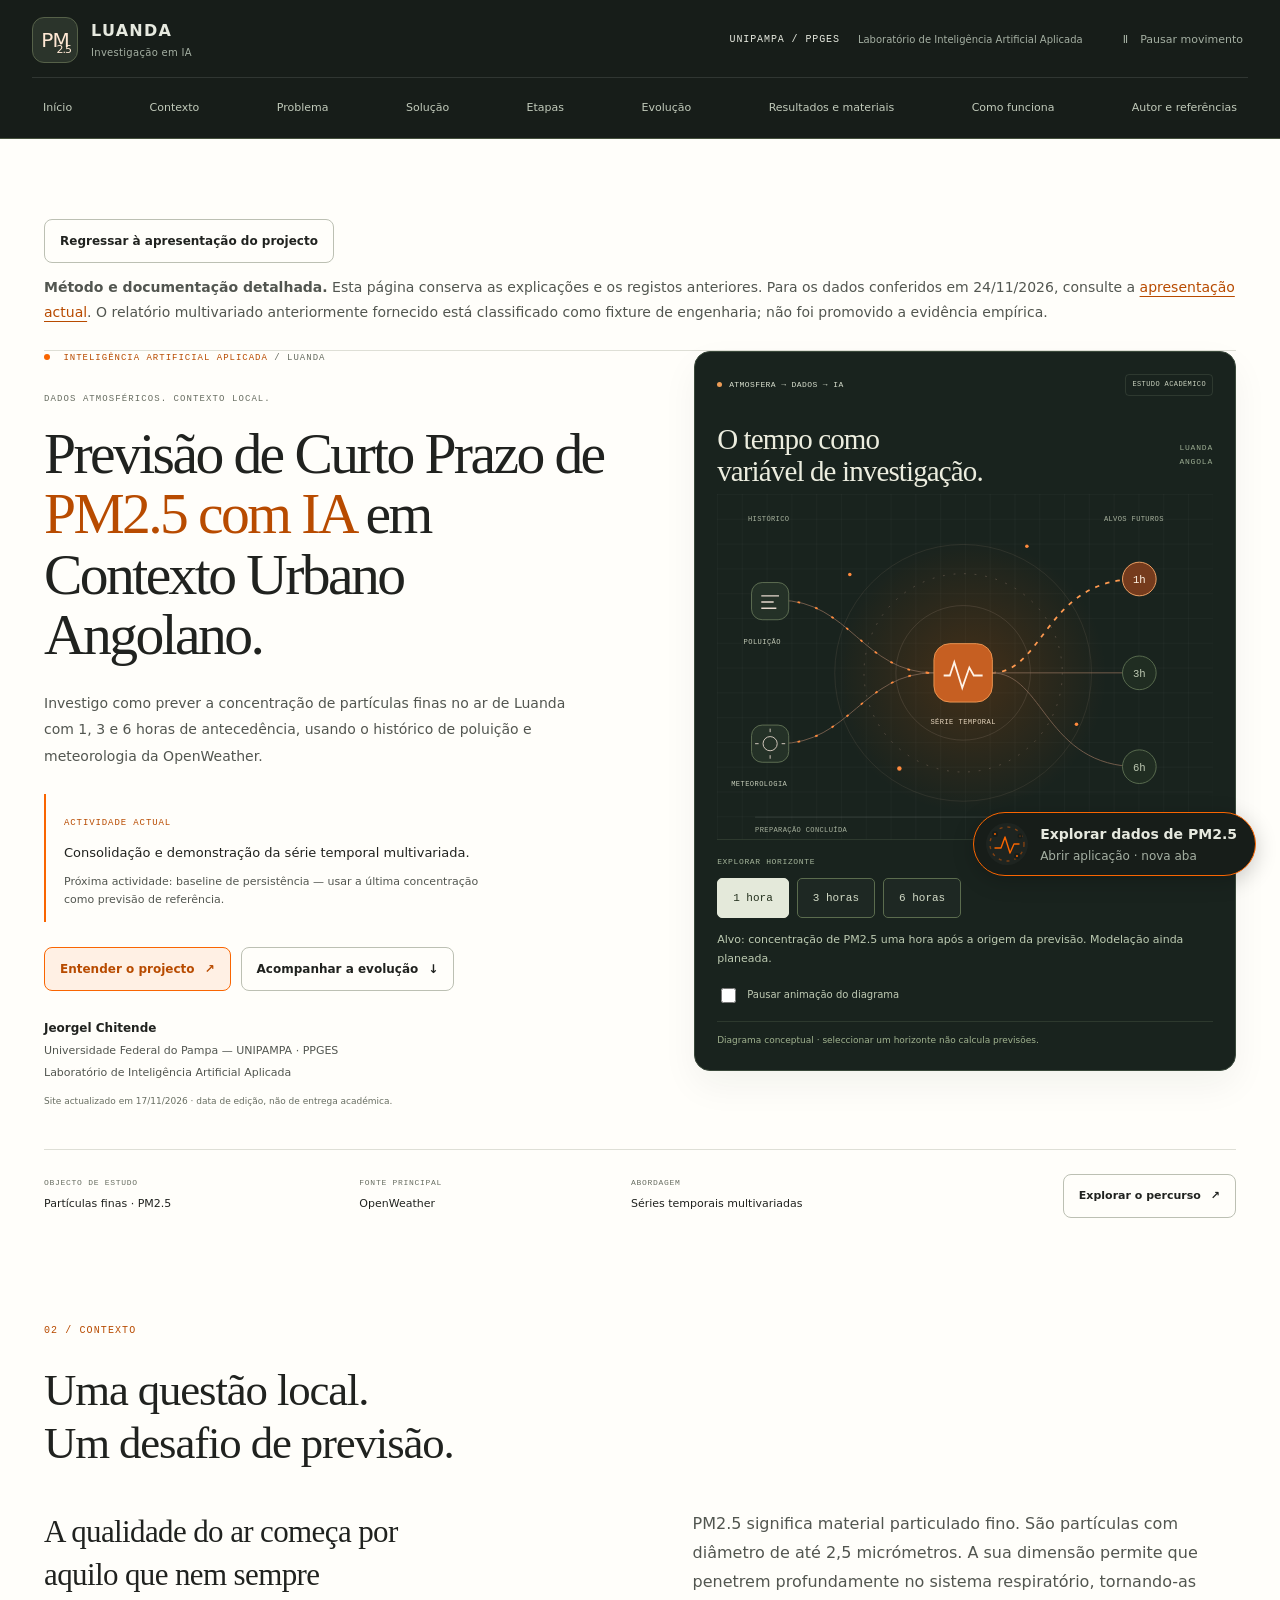
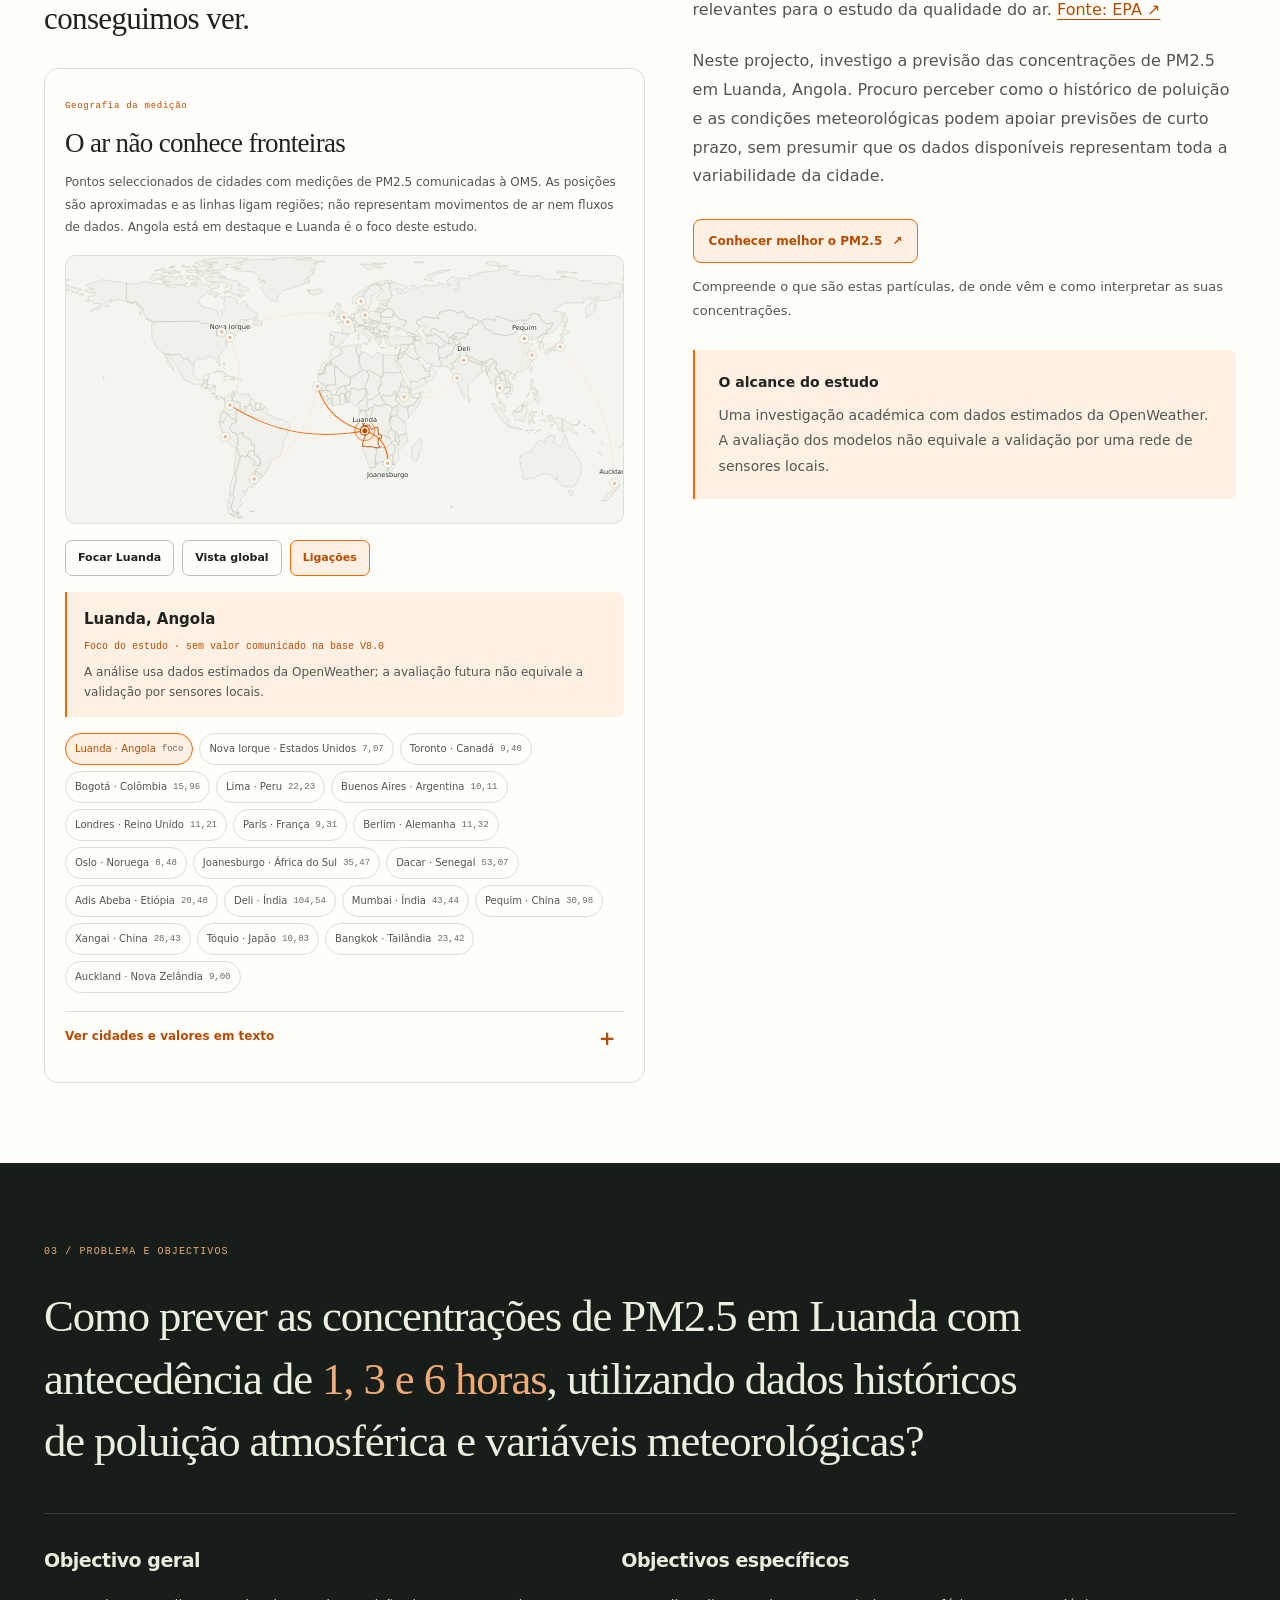
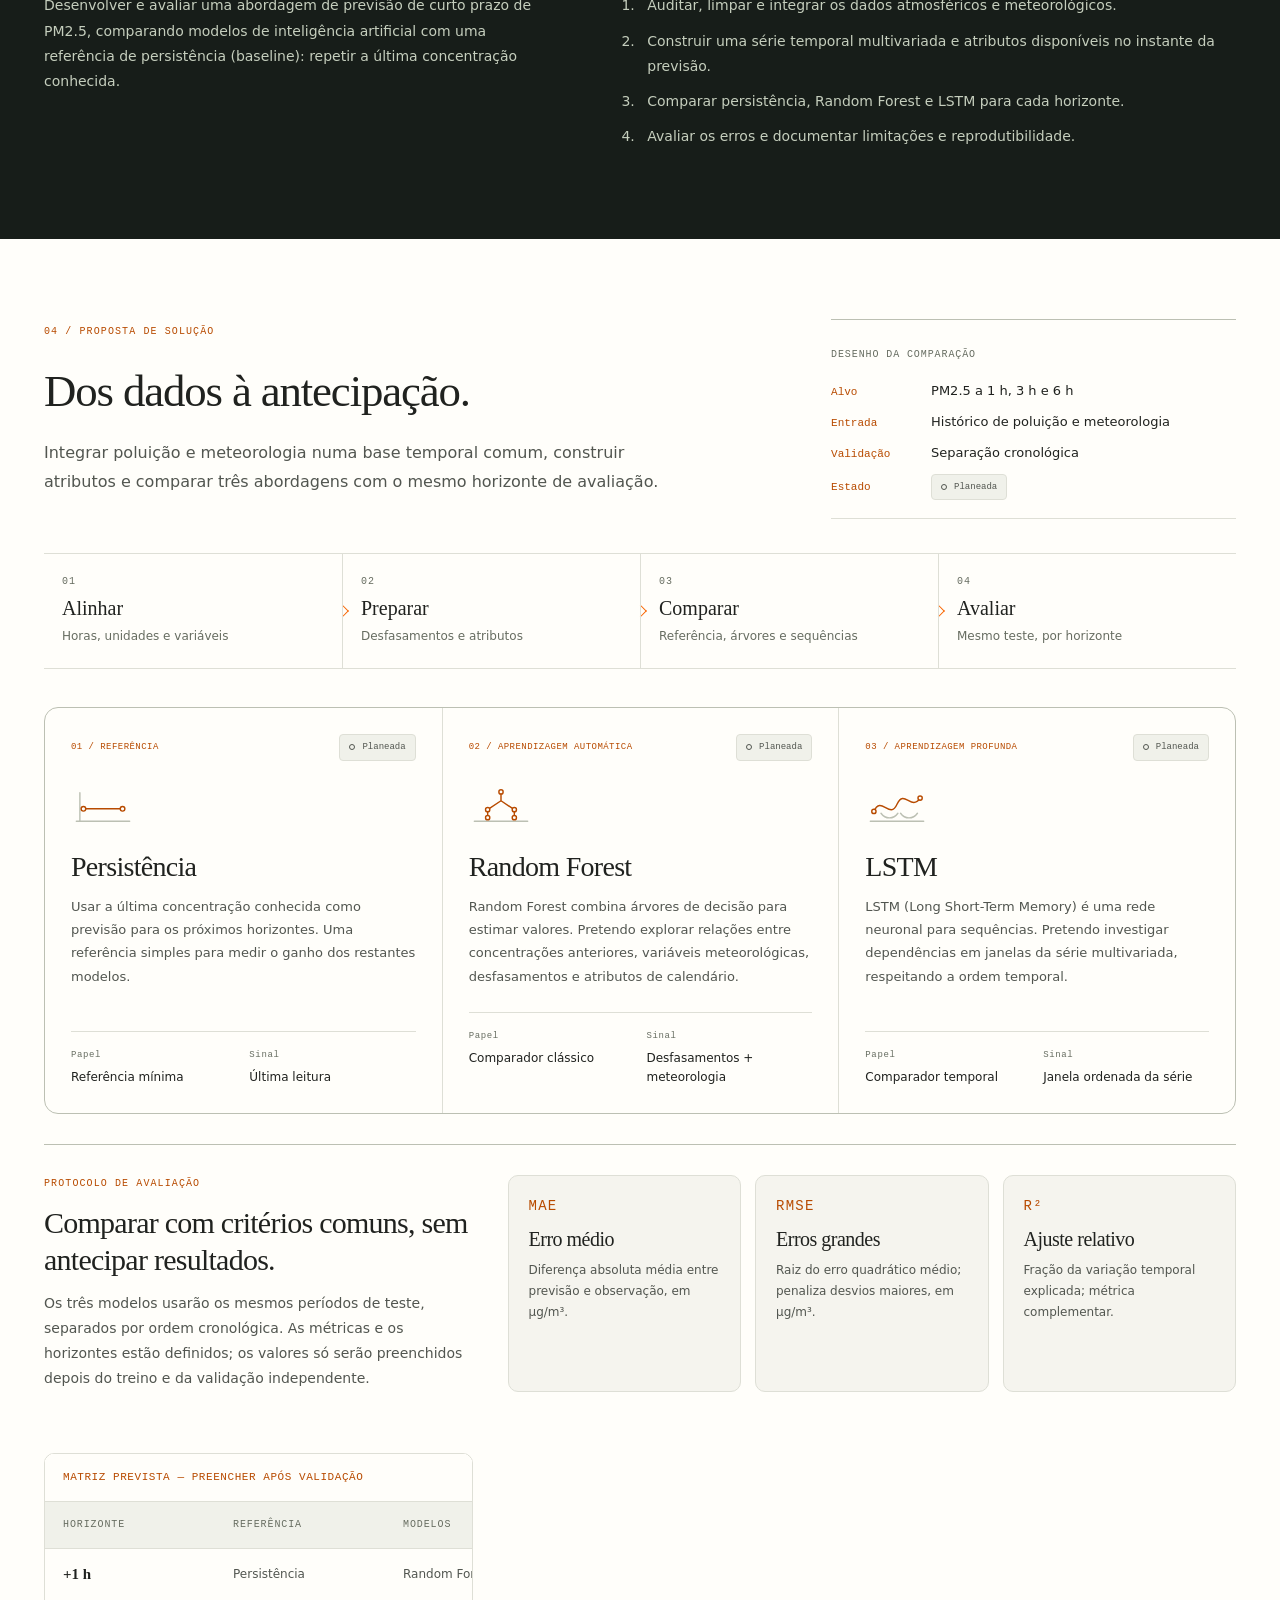
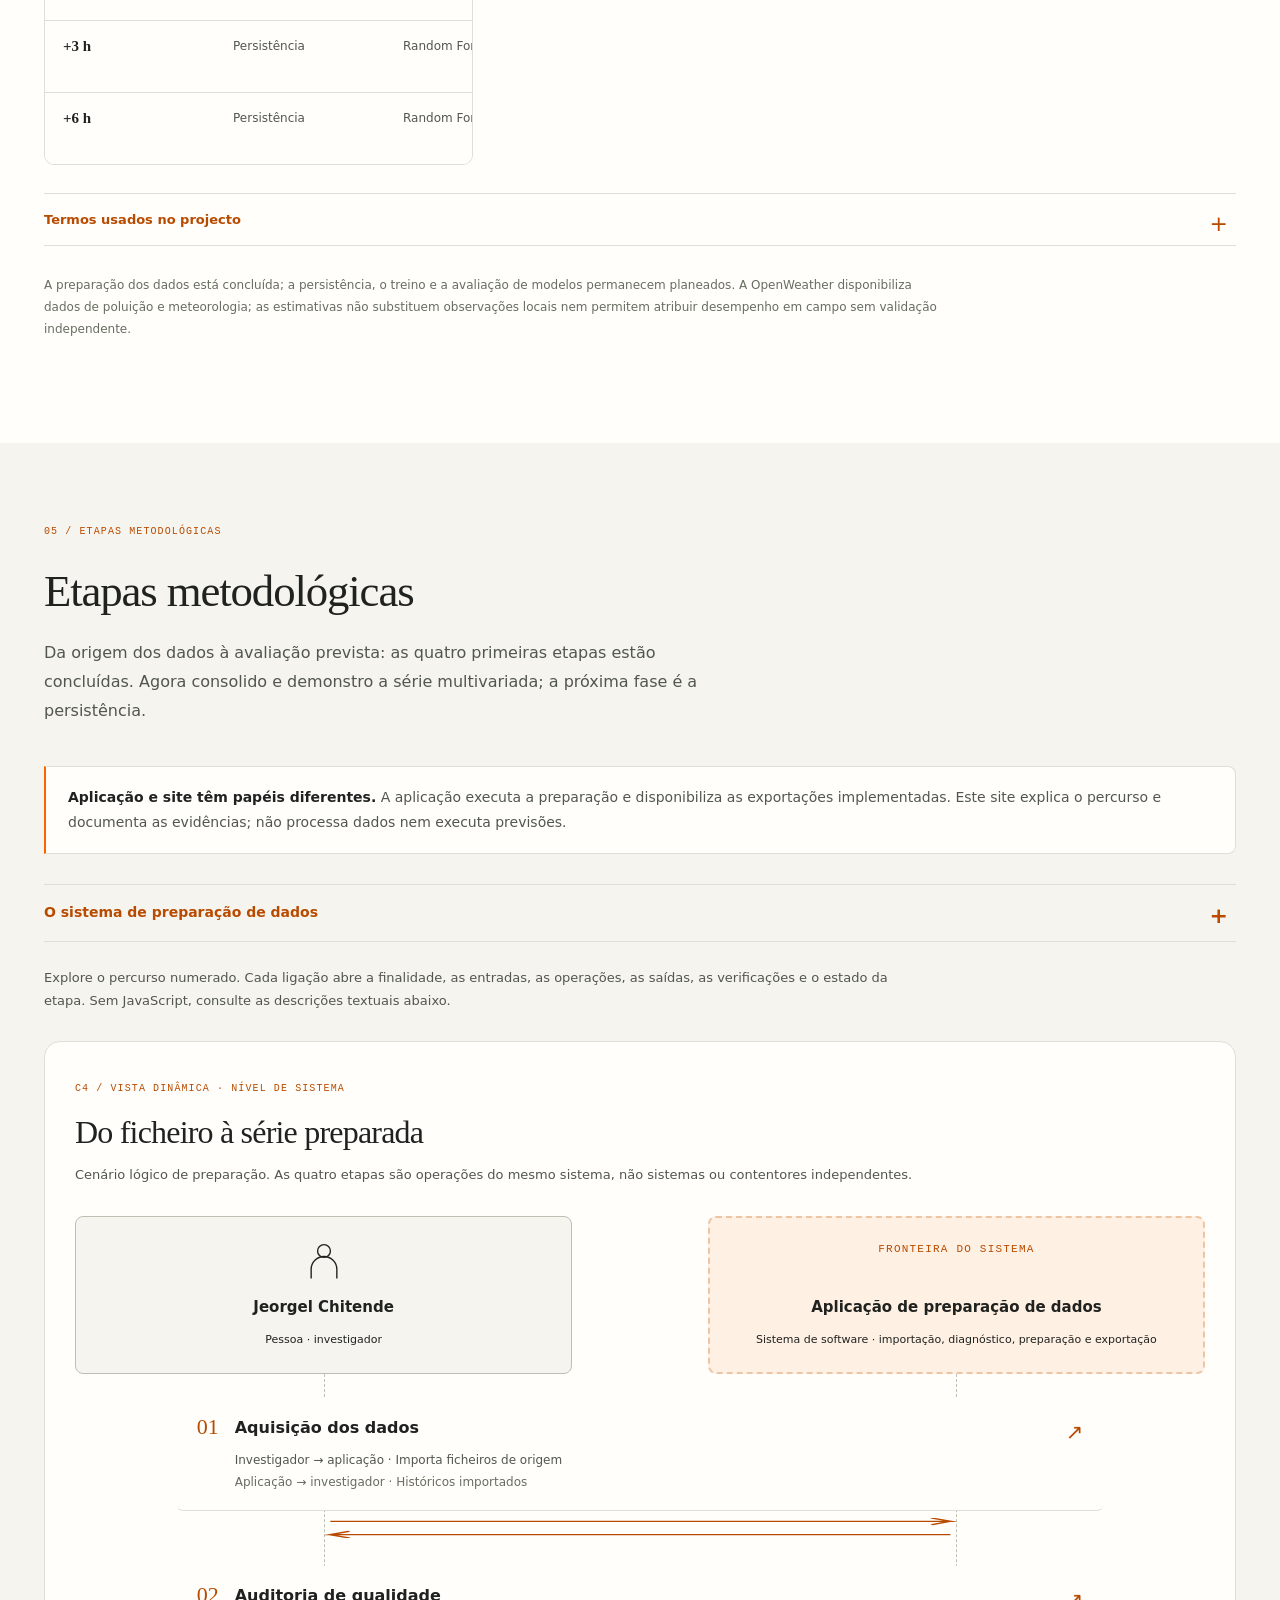
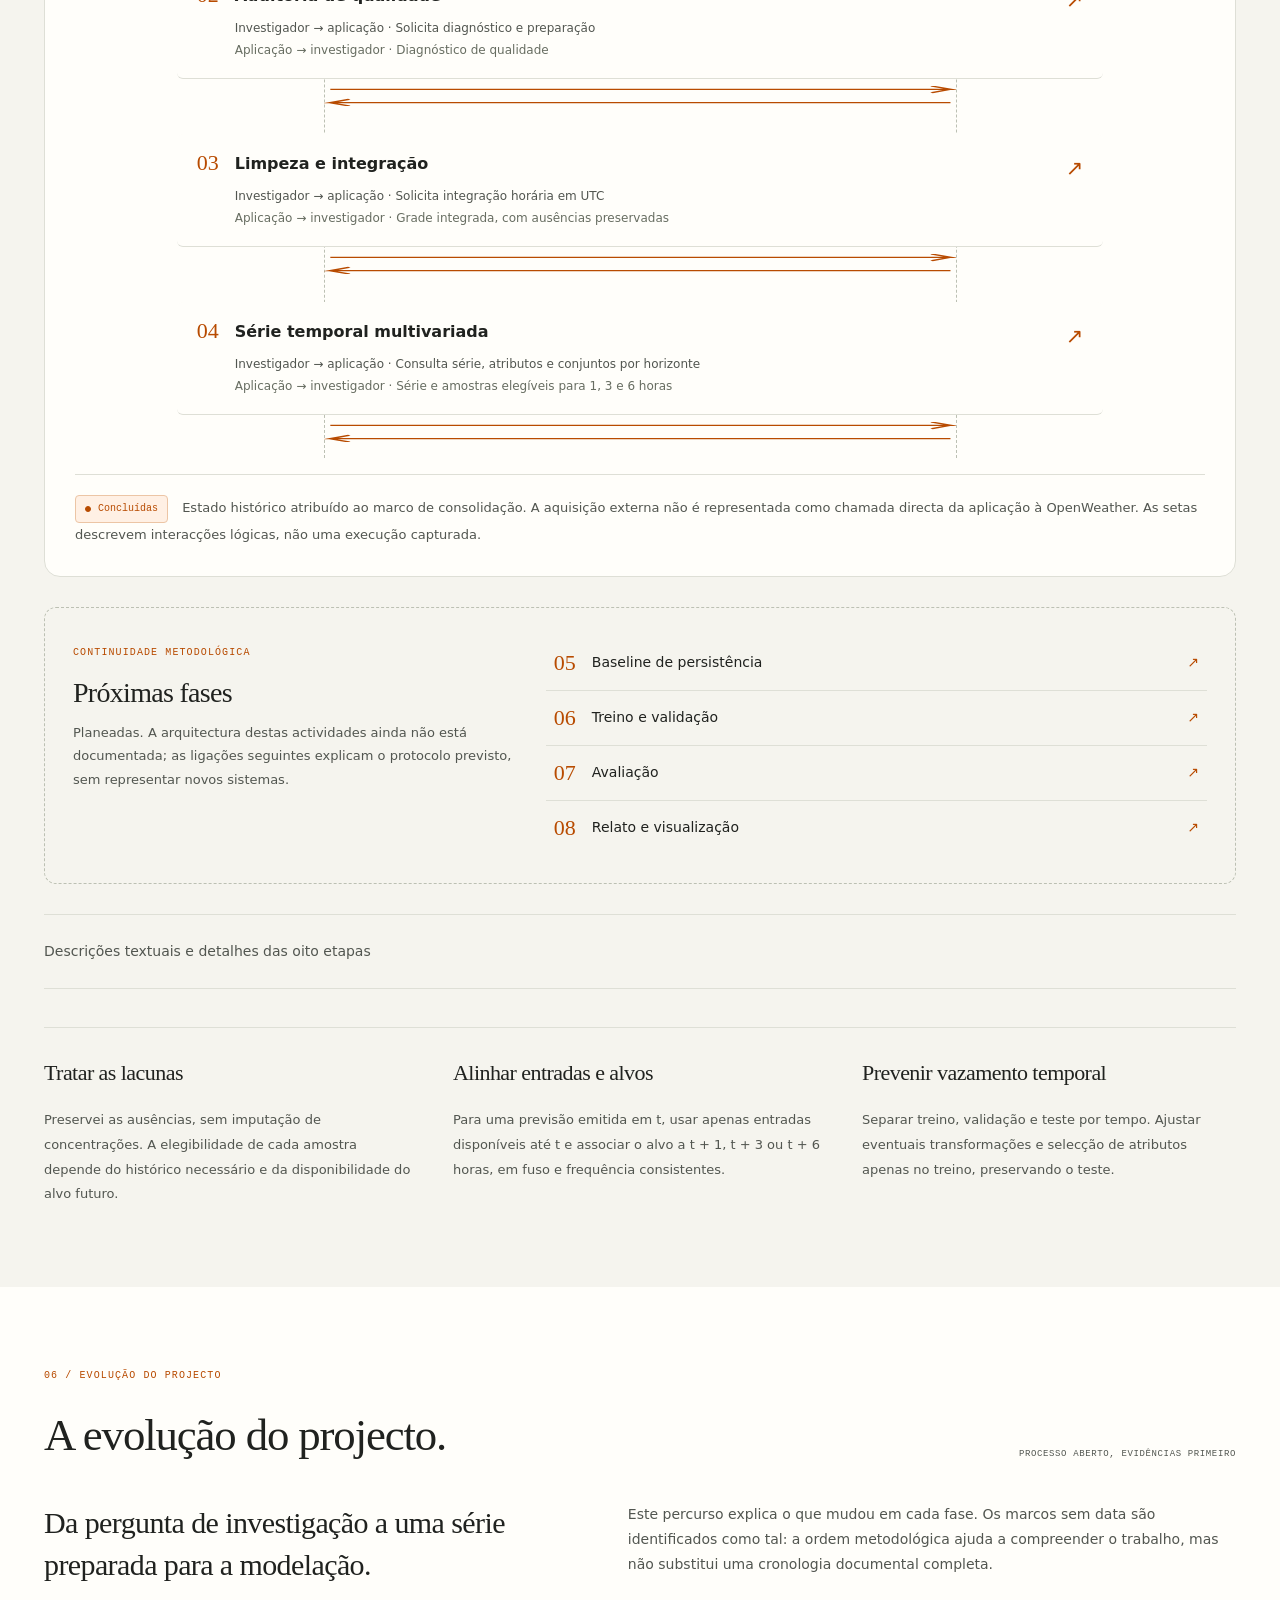
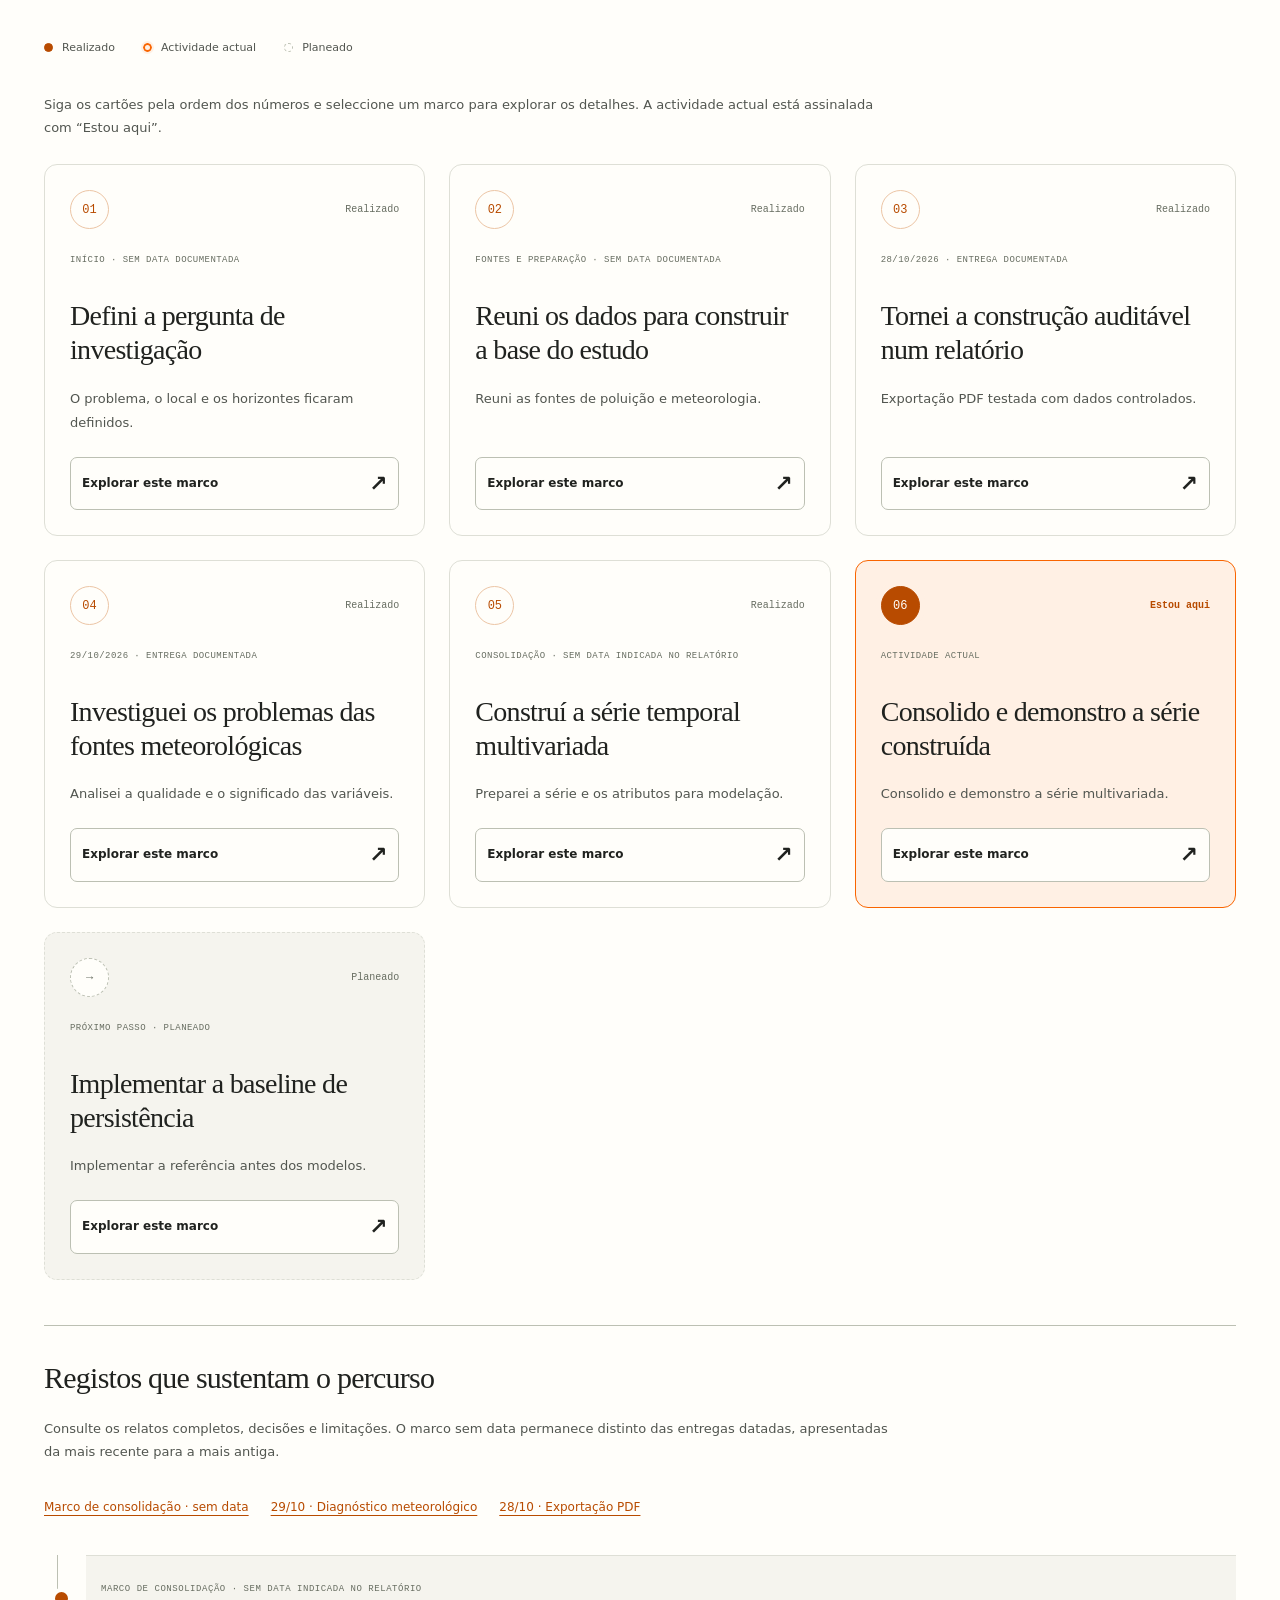
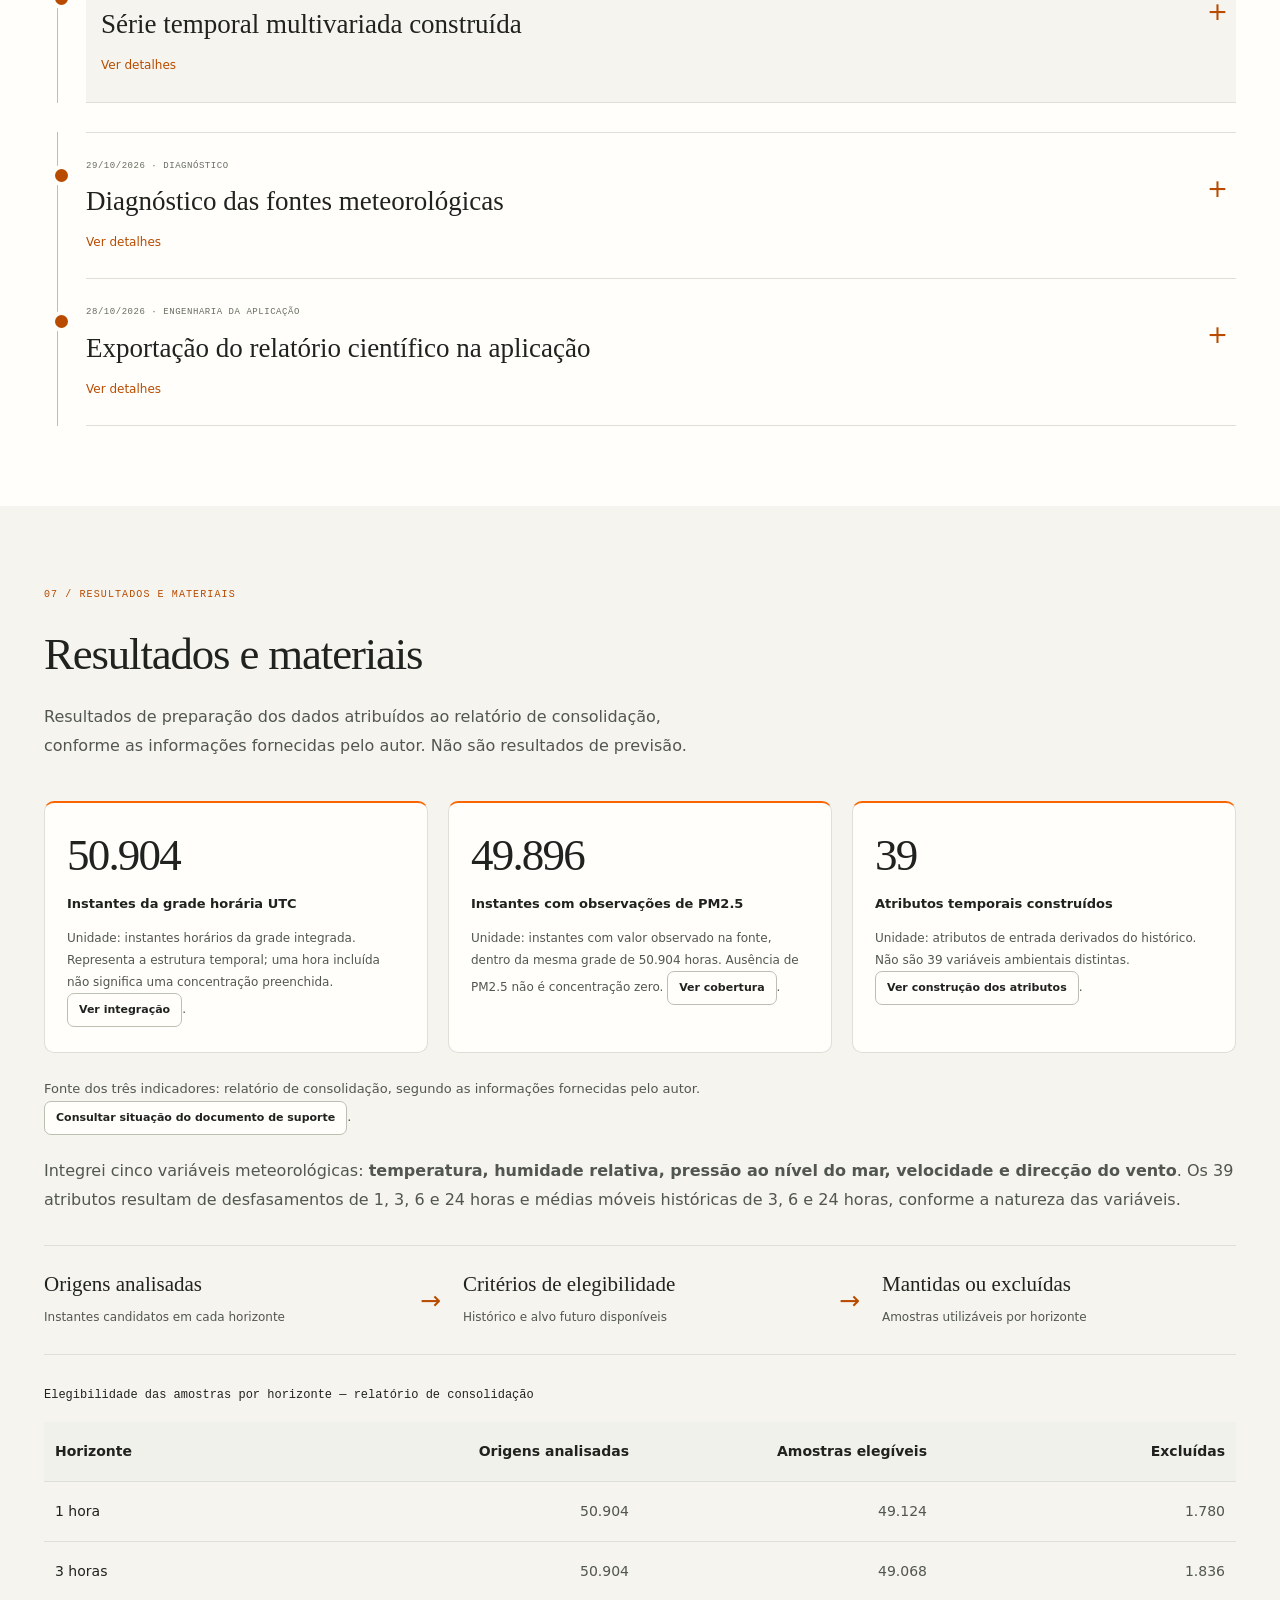
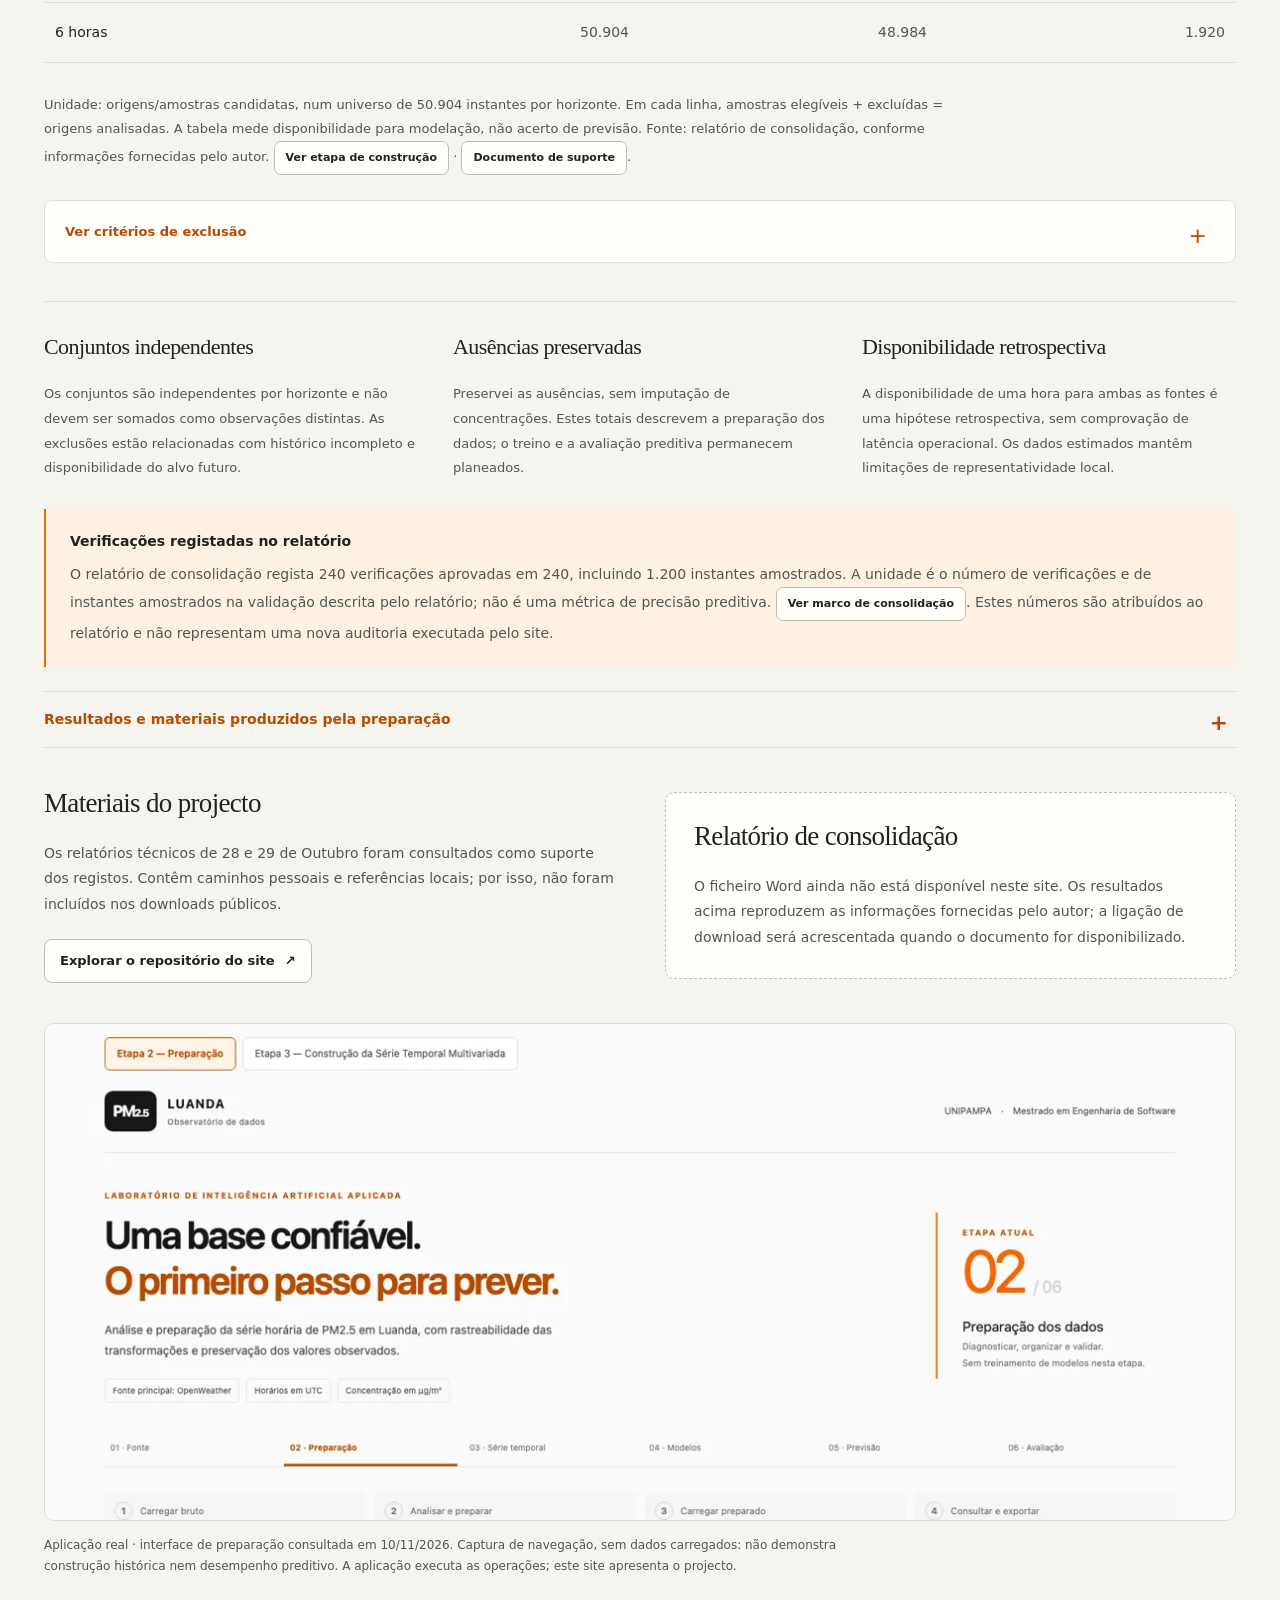
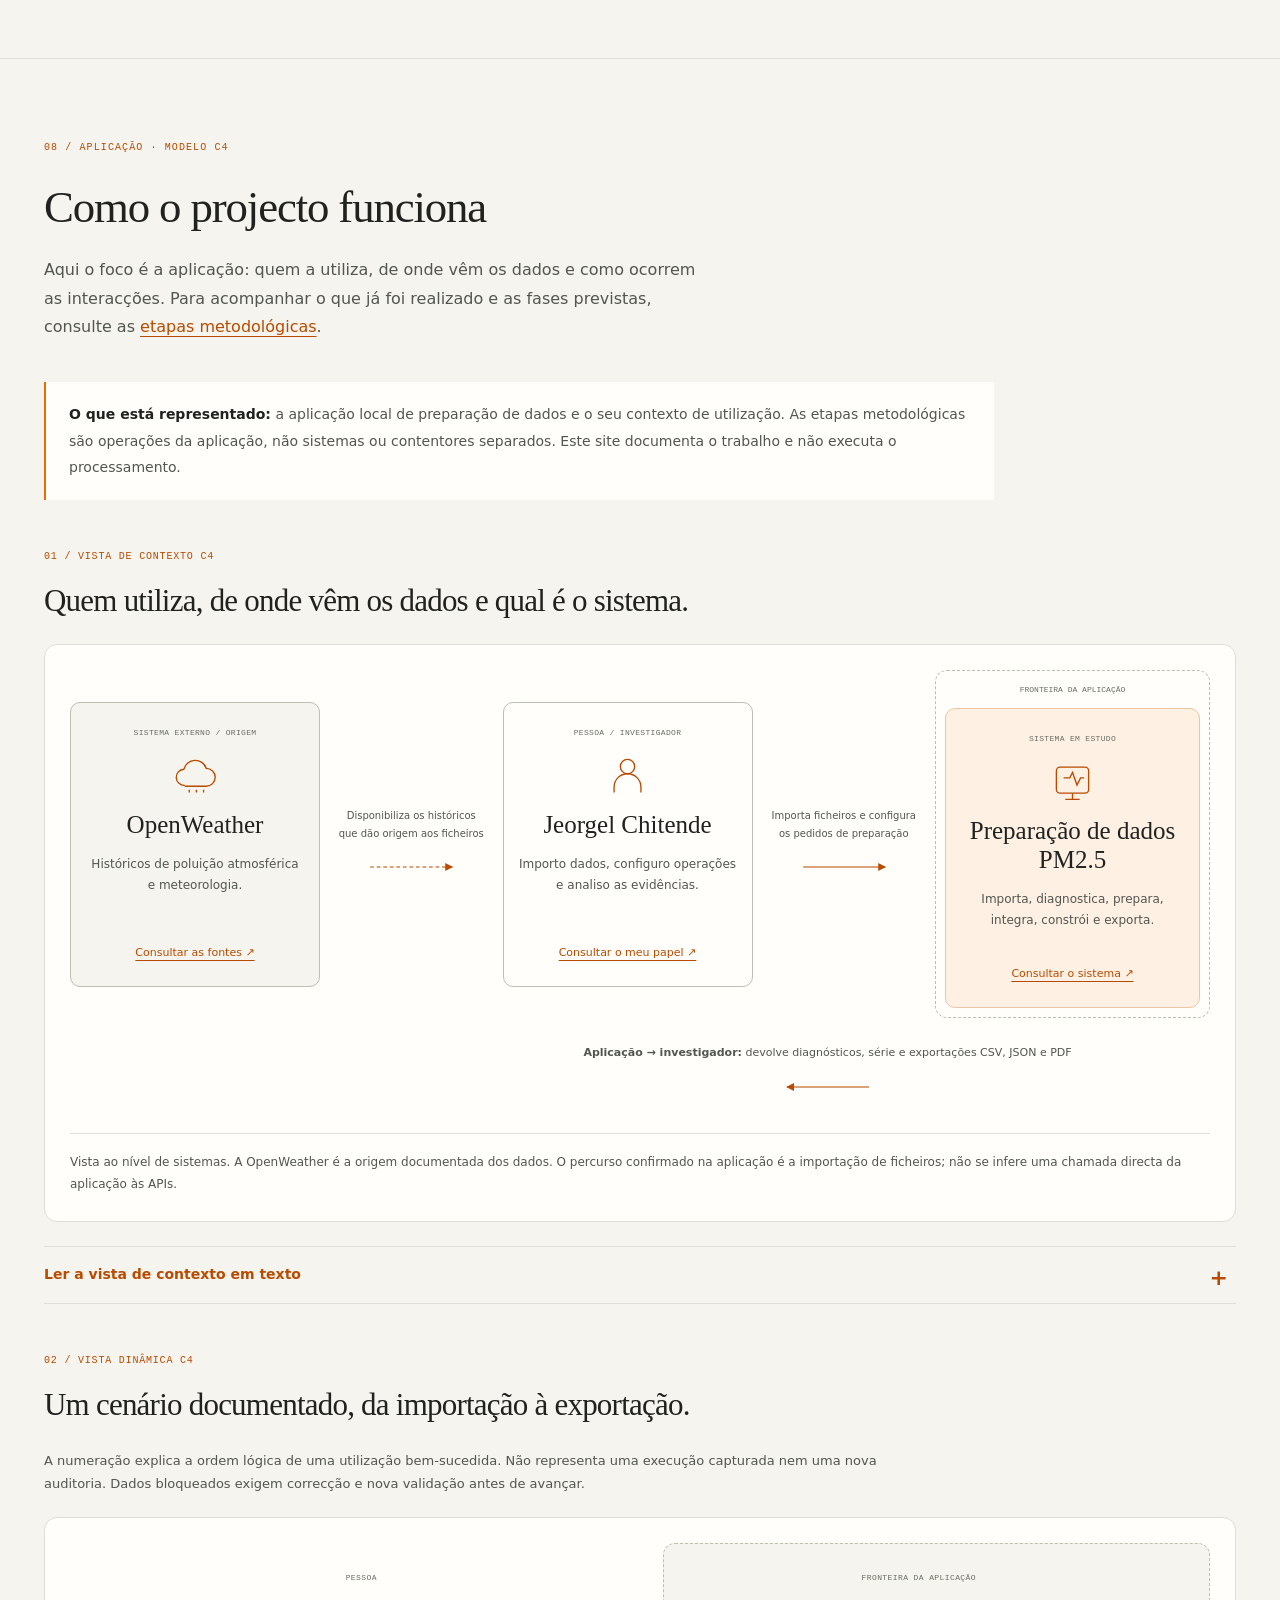
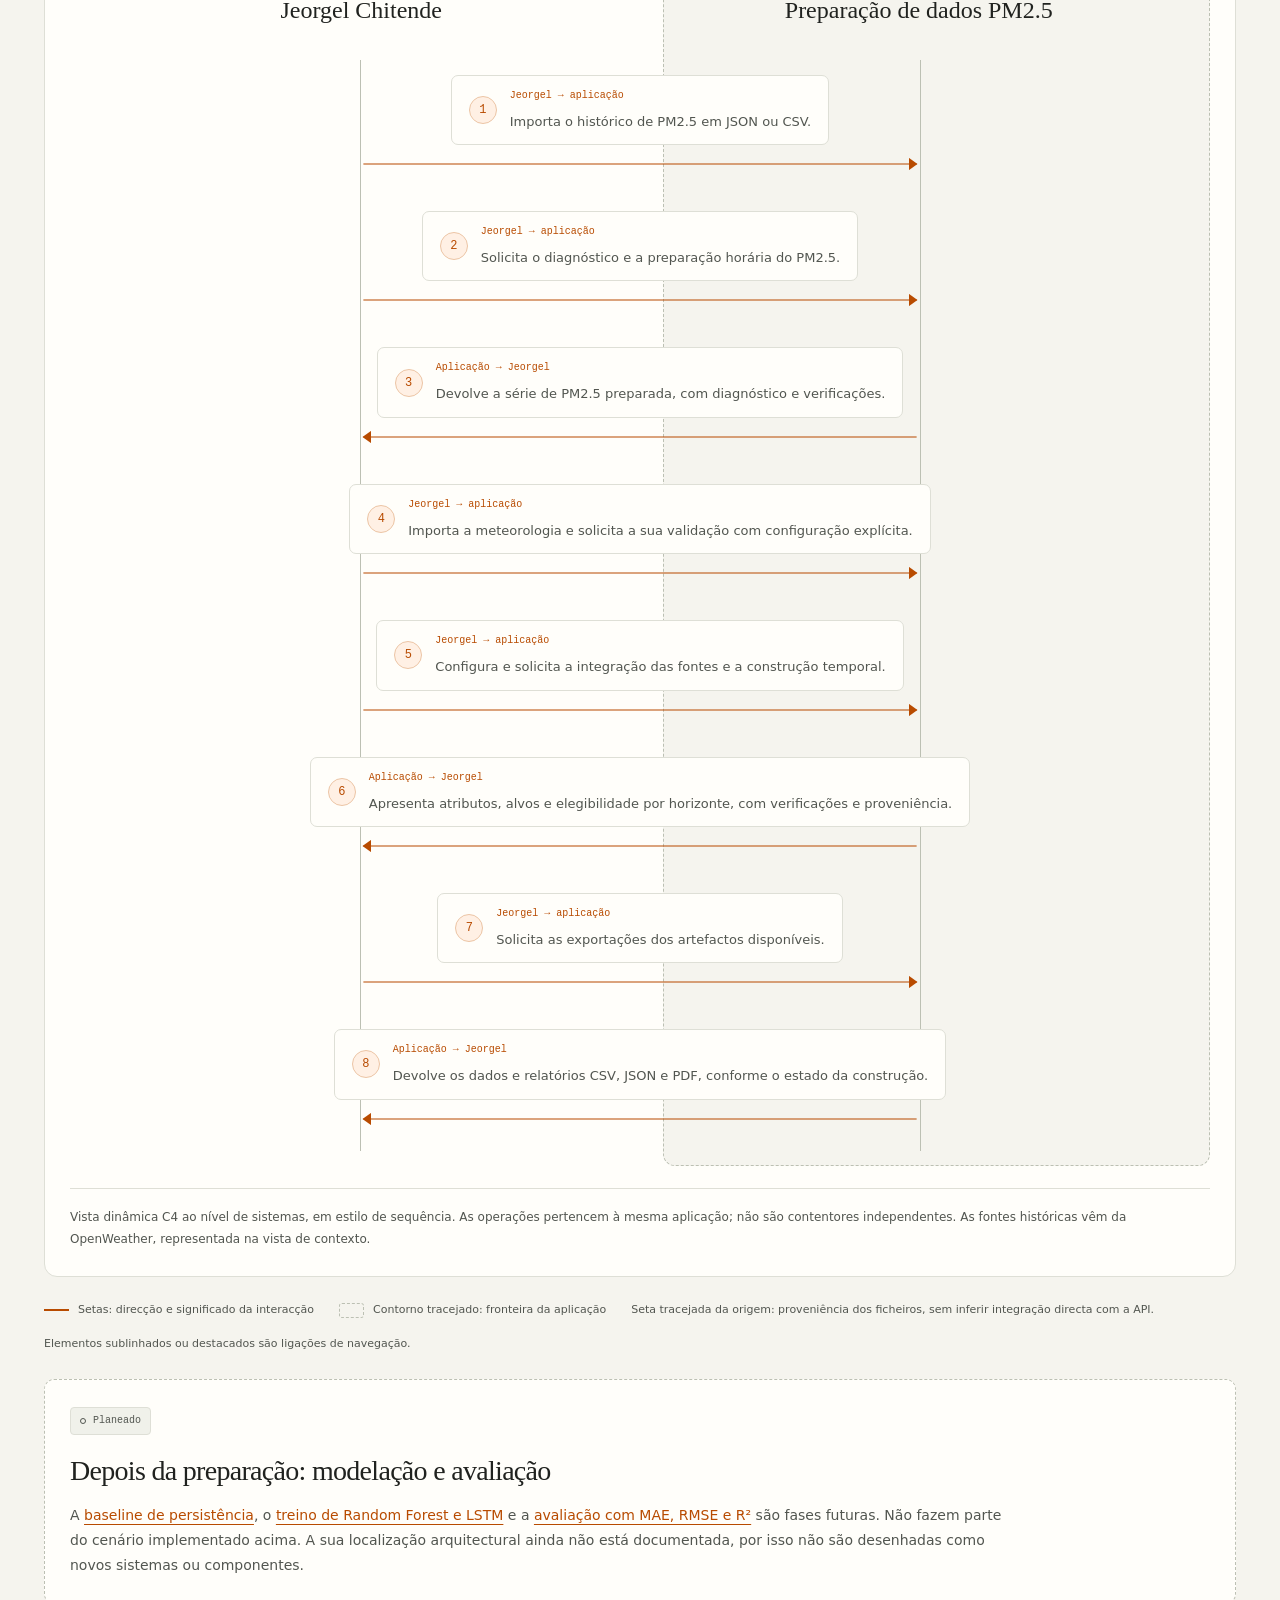
==== metodo.html @ e2c346b7 "fit made and new version with less text and more visualization has been made" ====
<!doctype html>
<html lang="pt">
<head>
<meta charset="utf-8"><meta name="viewport" content="width=device-width, initial-scale=1">
<title>Método e documentação | PM2.5 Luanda</title>
<meta name="description" content="Projecto académico de previsão de PM2.5 em Luanda com inteligência artificial. Contexto, metodologia e evolução do trabalho de Jeorgel Chitende na UNIPAMPA.">
<meta name="color-scheme" content="light dark"><meta name="theme-color" content="#fafafa"><meta name="theme-color" content="#101010" media="(prefers-color-scheme: dark)"><meta property="og:type" content="website"><meta property="og:locale" content="pt_PT"><meta property="og:title" content="PM2.5 em Luanda · Prever para compreender"><meta property="og:description" content="Um projecto académico sobre previsão de curto prazo da qualidade do ar em Luanda, Angola."><meta property="og:url" content="https://liaa-jeorgel.github.io/"><meta property="og:image" content="https://liaa-jeorgel.github.io/assets/social.png"><meta property="og:image:alt" content="Projecto PM2.5 em Luanda — UNIPAMPA">
<link rel="icon" type="image/svg+xml" href="assets/favicon.svg"><link rel="stylesheet" href="assets/style.css"><script src="assets/motion.js" defer></script>
<script src="assets/main.js" defer></script><script src="assets/reading-progress.js" defer></script><script src="assets/world-map.js" defer></script>
</head>
<body>
<div class="section-overlay" aria-hidden="true" hidden></div>
<div class="reading-progress" role="progressbar" aria-label="Progresso de leitura da página" aria-valuemin="0" aria-valuemax="100" aria-valuenow="0" hidden><span class="reading-progress-fill"></span></div>
<a class="skip" href="#principal">Saltar para o conteúdo</a>
<header class="header"><div class="container header-inner"><a class="brand" href="#inicio"><span class="brand-icon" aria-hidden="true">PM<sub>2.5</sub></span><span>LUANDA<span class="brand-light">Investigação em IA</span></span></a><button class="menu-toggle" aria-expanded="false" aria-controls="menu" hidden>Explorar <span aria-hidden="true">☰</span></button><div class="sidebar-identity"><span>UNIPAMPA / PPGES</span><span>Laboratório de Inteligência Artificial Aplicada</span></div><nav id="menu" aria-label="Secções do projecto"><a href="#inicio"><span class="nav-number" aria-hidden="true">01</span><span>Início</span><span class="nav-arrow" aria-hidden="true">↗</span></a><a href="#contexto"><span class="nav-number" aria-hidden="true">02</span><span>Contexto</span><span class="nav-arrow" aria-hidden="true">↗</span></a><a href="#objectivos"><span class="nav-number" aria-hidden="true">03</span><span>Problema</span><span class="nav-arrow" aria-hidden="true">↗</span></a><a href="#proposta"><span class="nav-number" aria-hidden="true">04</span><span>Solução</span><span class="nav-arrow" aria-hidden="true">↗</span></a><a href="#metodologia"><span class="nav-number" aria-hidden="true">05</span><span>Etapas</span><span class="nav-arrow" aria-hidden="true">↗</span></a><a href="#evolucao"><span class="nav-number" aria-hidden="true">06</span><span>Evolução</span><span class="nav-arrow" aria-hidden="true">↗</span></a><a href="#materiais"><span class="nav-number" aria-hidden="true">07</span><span>Resultados e materiais</span><span class="nav-arrow" aria-hidden="true">↗</span></a><a href="#como-funciona"><span class="nav-number" aria-hidden="true">08</span><span>Como funciona</span><span class="nav-arrow" aria-hidden="true">↗</span></a><a href="#autor"><span class="nav-number" aria-hidden="true">09</span><span>Autor e referências</span><span class="nav-arrow" aria-hidden="true">↗</span></a></nav><div class="sidebar-bottom"><button class="motion-toggle" type="button" aria-pressed="false" hidden><span aria-hidden="true">Ⅱ</span> Pausar movimento</button></div></div></header>
<main id="principal" tabindex="-1">
<section id="inicio" tabindex="-1" class="hero"><div class="container archive-notice"><a href="index.html" class="action-link">Regressar à apresentação do projecto</a><p><strong>Método e documentação detalhada.</strong> Esta página conserva as explicações e os registos anteriores. Para os dados conferidos em 24/11/2026, consulte a <a href="index.html#materiais">apresentação actual</a>. O relatório multivariado anteriormente fornecido está classificado como fixture de engenharia; não foi promovido a evidência empírica.</p></div><div class="container hero-grid"><div><p class="eyebrow"><span class="dot"></span> INTELIGÊNCIA ARTIFICIAL APLICADA <span class="hero-code">/ LUANDA</span></p><p class="research-kicker">DADOS ATMOSFÉRICOS. CONTEXTO LOCAL.</p><h1>Previsão de Curto Prazo de <span>PM2.5 com IA</span> em Contexto Urbano Angolano.</h1><p class="hero-copy">Investigo como prever a concentração de partículas finas no ar de Luanda com 1, 3 e 6 horas de antecedência, usando o histórico de poluição e meteorologia da OpenWeather.</p><aside class="current-stage" aria-label="Estado do projecto"><strong>Actividade actual</strong><p>Consolidação e demonstração da série temporal multivariada.</p><span>Próxima actividade: baseline de persistência — usar a última concentração como previsão de referência.</span></aside><div class="actions"><a class="button primary action-link" href="#contexto">Entender o projecto <span aria-hidden="true">↗</span></a><a class="button secondary action-link" href="#evolucao">Acompanhar a evolução <span aria-hidden="true">↓</span></a></div><p class="byline"><strong>Jeorgel Chitende</strong><span>Universidade Federal do Pampa — UNIPAMPA · PPGES</span><span>Laboratório de Inteligência Artificial Aplicada</span><span class="site-update">Site actualizado em <time datetime="2026-11-17">17/11/2026</time> · data de edição, não de entrega académica.</span></p></div>
<figure class="hero-figure"><div class="figure-top"><span><span class="diagram-dot" aria-hidden="true"></span> ATMOSFERA → DADOS → IA</span><span class="figure-tag">ESTUDO ACADÉMICO</span></div><div class="diagram-title"><strong>O tempo como<br>variável de investigação.</strong><span>LUANDA<br>ANGOLA</span></div>
<svg class="academic-scene" viewBox="0 0 560 390" role="img" aria-labelledby="scene-title scene-description"><title id="scene-title">Diagrama conceptual de preparação e horizontes de previsão.</title><desc id="scene-description">Dados atmosféricos e meteorológicos convergem numa série temporal; três ligações representam alvos a uma, três e seis horas. Os elementos animados são ilustrativos e não apresentam medições ou previsões reais.</desc><defs><pattern id="grid" width="28" height="28" patternUnits="userSpaceOnUse"><path d="M28 0H0V28" fill="none" stroke="#ffffff" stroke-opacity=".055"/></pattern><radialGradient id="diagram-halo"><stop stop-color="#f96501" stop-opacity=".19"/><stop offset="1" stop-color="#f96501" stop-opacity="0"/></radialGradient></defs><rect width="560" height="390" fill="url(#grid)"/><circle class="scene-glow" cx="285" cy="205" r="155" fill="url(#diagram-halo)"/>
<g class="diagram-orbits" fill="none" stroke="#8b7769"><ellipse cx="278" cy="202" rx="145" ry="145" stroke-opacity=".2"/><ellipse class="scene-orbit" cx="278" cy="202" rx="112" ry="112" stroke-dasharray="2 10" stroke-opacity=".5"/><ellipse cx="278" cy="202" rx="76" ry="76" stroke-opacity=".3"/></g>
<g class="diagram-links" fill="none" stroke="#7d6351" stroke-width="1"><path d="M70 120C150 120 165 202 245 202M70 282C150 282 165 202 245 202"/><path class="horizon-path is-selected" data-horizon="1" d="M310 202C370 202 370 96 476 96"/><path class="horizon-path" data-horizon="3" d="M310 202H476"/><path class="horizon-path" data-horizon="6" d="M310 202C370 202 370 308 476 308"/></g>
<g class="scene-signal" fill="none" stroke="#ff8a3d" stroke-width="2" stroke-dasharray="3 18"><path d="M70 120C150 120 165 202 245 202M70 282C150 282 165 202 245 202"/></g>
<g class="scene-particles" fill="#ff8a3d"><circle cx="150" cy="91" r="2"/><circle cx="206" cy="310" r="2.5"/><circle cx="350" cy="59" r="2"/><circle cx="406" cy="260" r="2"/></g>
<g class="source-node"><rect x="39" y="100" width="42" height="42" rx="12"/><path d="M50 115h20M50 122h14M50 129h17" stroke="#e5d8cd" stroke-width="1.5"/><text x="30" y="169">POLUIÇÃO</text><rect x="39" y="261" width="42" height="42" rx="12"/><circle cx="60" cy="282" r="8" fill="none" stroke="#e5d8cd"/><path d="M60 269v-4m0 34v-4m-13-13h-4m34 0h-4" stroke="#e5d8cd"/><text x="16" y="330">METEOROLOGIA</text></g>
<g class="core-node"><rect x="245" y="169" width="66" height="66" rx="18"/><path class="core-wave" d="M256 205h7l5-15 9 29 8-23 5 9h10" fill="none" stroke="#fff3e8" stroke-width="2"/><text x="278" y="260" text-anchor="middle">SÉRIE TEMPORAL</text></g>
<g class="target-node is-selected" data-horizon="1"><circle cx="477" cy="96" r="19"/><text x="477" y="101" text-anchor="middle">1h</text></g><g class="target-node" data-horizon="3"><circle cx="477" cy="202" r="19"/><text x="477" y="207" text-anchor="middle">3h</text></g><g class="target-node" data-horizon="6"><circle cx="477" cy="308" r="19"/><text x="477" y="313" text-anchor="middle">6h</text></g><text class="diagram-axis" x="35" y="31">HISTÓRICO</text><text class="diagram-axis" x="437" y="31">ALVOS FUTUROS</text><path d="M43 365H513" stroke="#ffffff" stroke-opacity=".12"/><text class="diagram-axis" x="43" y="382">PREPARAÇÃO CONCLUÍDA</text><text class="diagram-axis" x="365" y="382">MODELAÇÃO PLANEADA</text></svg>
<div class="horizon-explorer"><span>EXPLORAR HORIZONTE</span><div class="horizon-options" role="group" aria-label="Horizonte conceptual"><button type="button" data-select-horizon="1" aria-pressed="true">1 hora</button><button type="button" data-select-horizon="3" aria-pressed="false">3 horas</button><button type="button" data-select-horizon="6" aria-pressed="false">6 horas</button></div><p id="horizon-explanation" aria-live="polite">Alvo: concentração de PM2.5 uma hora após a origem da previsão. Modelação ainda planeada.</p></div><label class="animation-control"><input class="animation-pause" type="checkbox"> Pausar animação do diagrama</label><figcaption>Diagrama conceptual · seleccionar um horizonte não calcula previsões.</figcaption></figure></div><div class="container hero-foot"><div><span>OBJECTO DE ESTUDO</span><strong>Partículas finas · PM2.5</strong></div><div><span>FONTE PRINCIPAL</span><strong>OpenWeather</strong></div><div><span>ABORDAGEM</span><strong>Séries temporais multivariadas</strong></div><a href="#metodologia" class="action-link">Explorar o percurso <span aria-hidden="true">↗</span></a></div></section>

<section id="contexto" tabindex="-1" class="section container"><div class="section-heading"><p class="eyebrow">02 / CONTEXTO</p><h2>Uma questão local.<br>Um desafio de previsão.</h2></div><div class="context-grid"><div class="context-left"><p class="lead">A qualidade do ar começa por aquilo que nem sempre conseguimos ver.</p><figure class="pm-map" id="pm-map" aria-labelledby="pm-map-title">
<figcaption class="pm-map-head"><span class="section-label">Geografia da medição</span><h3 id="pm-map-title">O ar não conhece fronteiras</h3><p>Pontos seleccionados de cidades com medições de PM2.5 comunicadas à OMS. As posições são aproximadas e as linhas ligam regiões; não representam movimentos de ar nem fluxos de dados. Angola está em destaque e Luanda é o foco deste estudo.</p></figcaption>
<div class="pm-map-frame"><svg class="pm-map-svg" viewBox="0 0 1000 480" role="img" aria-labelledby="pm-map-svg-title pm-map-svg-desc"><title id="pm-map-svg-title">Mapa global de pontos de medição de PM2.5</title><desc id="pm-map-svg-desc">Contornos do mundo com Angola realçada, vinte pontos em cinco continentes e linhas que ligam as cidades. Luanda assinalada em destaque. A lista de cidades abaixo do mapa contém os mesmos dados em texto.</desc><g class="pm-map-zoom"><path class="pm-map-land" d="M1000,338.3 996.5,341.4 1000,338.3ZM994.8,343.1 996,345.3 992.7,345.3 994.8,343.1ZM594.2,287.2 608.9,299.8 612,318.8 604.1,323 596,322.9 593.7,315.8 585.4,312.1 581.7,304 584.5,287.8 594.2,287.2ZM475.9,190.5 475.9,196.5 466.8,196.3 464.1,211.9 452.6,213 459,211.3 468.4,193.1 475.9,190.5ZM158.8,118.3 146,112.1 137.5,100.4 138.9,94.9 123.7,81.8 118.2,84.8 108.3,80.1 108.4,48.3 120.8,51 144.1,45.7 150.7,49.1 154.4,46.8 154.8,49.4 179.9,51 183.6,52.7 179.7,54.4 184.7,55.1 197.6,56.2 199.5,51.9 205.1,51.4 218.2,55.3 228.7,52.1 233,53.3 233,56.5 238.2,50.5 232,47 235.5,40.8 242,42.9 248.5,52.5 252.2,49.8 255.5,52 257.4,56.8 262.4,47.7 270.5,48.5 274.2,50.2 273.9,57.1 261.8,59 238.2,78.1 237,84.7 241.1,85.2 243.6,91 271.5,97.5 271.9,103.9 278,110.8 281.7,106.3 278.3,99.2 287.4,92.8 281.9,85.2 285.2,81.6 283,73.3 294.9,72.9 306.7,77.5 307.5,84.7 312.1,87.2 320.6,80 328.3,93.5 345.1,103.9 345.3,107.7 333.2,114.1 315.6,114.2 302.5,125.7 319.3,117.5 320.9,127.6 329.1,128.8 331.9,125 333.9,128.7 330.4,130.9 316.3,136.5 321,130.8 313.5,131.4 311.7,124.8 307.7,123.6 301.4,131.8 292,131.8 271,143.1 270.7,130.7 254.5,120.7 245.4,121.2 236.6,117 158.8,118.3ZM266.7,72.8 272.6,71.3 266.7,72.8ZM278.4,37.8 275.5,34.8 288.2,37.8 278.4,37.8ZM276.9,74.1 279.8,73.8 276.9,74.1ZM240,30.5 231.1,30.7 236.5,28.2 240,30.5ZM239.3,21.9 232.1,20.8 239.3,21.9ZM231.2,17.7 234.6,18.9 229.7,20.8 226,17.3 231.2,17.7ZM255.1,32.5 230.2,24.5 278.2,30.7 255.1,32.5ZM190.9,19.8 194.8,20.3 184.6,21.2 190.9,19.8ZM191.8,17.6 195.4,18.2 187.4,18.9 191.8,17.6ZM345.6,110.5 342.2,115.6 351.5,117.5 352.6,126.2 349.3,122.5 346.1,125.5 335.4,123 340.7,112.5 345.6,110.5ZM267,63.9 277.5,68.5 257.7,69.2 261.4,61.7 267,63.9ZM281.2,39.4 308.9,45.5 314,50.1 308.9,51.7 328.2,57.9 327.3,60.3 322.4,64.2 311.1,60 320.4,69.7 319.4,72.1 308.9,68.5 316.2,74.6 292.1,65.3 284.1,66.8 283.6,63.2 294.6,62.7 298.2,56.5 296.4,53.8 280.7,46.8 253.7,45.9 249.4,39.8 261.6,34.5 261.7,38.8 271.3,34.6 275.7,40.4 281.2,39.4ZM237.5,33.3 248.6,34.3 235,40.4 233.3,35.7 237.5,33.3ZM158.7,26.6 177.2,21.5 174.7,25.3 158.7,26.6ZM131.4,101.3 134,101 135.6,107.6 131.4,101.3ZM207,15.9 223.1,20.6 207.8,19 210.5,18 207,15.9ZM156.9,120 143.4,112.3 156.9,120ZM162.4,32.3 179.1,35.6 158.1,44.3 150.2,41 155.7,34.9 153,32.8 162.4,32.3ZM200.5,27.6 206.4,28.8 188.3,32.4 183.7,31.4 189.5,29.9 173,29.7 179.4,25.4 197,28.8 193.1,25.6 195.6,24.4 200.5,27.6ZM204.1,36.9 219.2,48.7 214.6,49 215.5,51.5 185.2,52.3 174.1,47.5 187.7,46.1 172.5,45.5 177.5,42.9 168.3,42.1 180,36.1 194.7,37.3 199.5,41.7 198.9,36.9 204.1,36.9ZM221,38.2 217.9,36 229.5,34.6 227.6,37.2 231.8,38.7 231.3,41.7 224.1,42.7 215.3,38.8 221,38.2ZM203.9,35.2 209.7,35.8 207.3,38 203.9,35.2ZM226.4,24.6 227.3,30.4 215.3,28.5 215.1,25.9 226.4,24.6ZM233.3,11.5 243.3,9.3 261.6,15.8 242,19.1 239,17.7 241.3,15.6 231.4,13 233.3,11.5ZM245.6,7.1 279.7,2.9 328.2,4.6 302.3,14.2 286.4,15.8 290.6,18.5 276.2,26.4 251.4,25.4 256.2,23.1 254.8,20.6 264,21.8 255.7,19 263.6,15.7 258.5,12.7 272.6,12 256.7,11.8 245.6,7.1ZM291.1,56 285.5,55.5 289.2,53.1 291.1,56ZM232.6,49 232.6,51.5 222.8,49.4 227.2,46.8 232.6,49ZM320.8,115.4 328.3,118 320.8,115.4ZM322.2,124.9 327.7,127 325.3,128.6 322.2,124.9ZM158.8,118.3 236.6,117 245.4,121.2 254.5,120.7 270.7,130.7 270.3,143.1 292,131.8 301.4,131.8 307.7,123.6 311.7,124.8 314,132.5 305.2,136.3 303.3,140.8 305.7,143.2 295.2,145.6 300.2,145.6 294.6,146.2 291.9,152.3 290.2,150.4 289.1,158.1 287.9,151.6 286.1,154.7 289.6,163.8 274.1,177.7 276.7,198.7 267.5,182.7 260,181.2 251.1,182 251.6,185.4 237,184.3 230.2,189.9 229.1,196.6 219.6,184.6 211.3,185 204.1,176.6 191.6,178 174.6,174 164.9,167 154.4,147.7 153.6,121.1 159.5,124.7 158.8,118.3ZM68.3,216.1 67.5,220 68.3,216.1ZM37.6,79.8 40.1,81.4 34.8,80.4 37.6,79.8ZM74.4,88 77.4,89.3 70.8,91.3 74.4,88ZM108.4,48.3 108.3,80.1 118.2,84.8 123.7,81.8 138.9,94.9 137.4,98.7 127.6,87.5 111.5,82.7 91.3,78.1 78.6,84 81.6,76.8 59.9,94.7 42.3,100 61.9,89.3 63.8,84.8 50.1,85.6 48.6,81.2 40.7,79.4 39.6,74.1 53.4,68.4 53.4,64.9 41.8,66.1 33,62 43.1,58.9 50.9,60.5 36.8,52.9 38.3,51.1 65.1,42.7 108.4,48.3ZM23,68.3 31.4,70 23,68.3ZM742.7,117.6 736.6,125.1 731.1,124 729.1,130 722.1,132.1 722.9,140.8 706.1,137.6 697.7,139.6 690.6,146.5 685.3,144.8 680.3,136.1 672.3,136.9 662.5,129.8 655.4,131.8 655.5,144.3 650.2,140.9 645.8,142.7 639.7,133.1 647.3,131 647.3,125.6 636.4,127.1 629.1,120.4 632.1,113.4 634.9,115.4 641,109.2 670.4,112.2 666.6,108.3 671.4,104.9 670.7,101.4 691.9,96.7 704,103.1 713.6,99.8 722.3,112 731.6,111.3 742.7,117.6ZM655.5,144.3 655.4,131.8 662.5,129.8 672.3,136.9 680.3,136.1 689.6,146.5 697.1,141.1 695.6,143.6 702.9,145.8 699.4,148.2 692.6,146.3 688.1,150.2 688.4,158.4 662.9,139.4 655.5,144.3ZM891.7,292.7 910.1,304.5 908.9,308.9 918.6,319.7 910.9,318.2 902.1,309.7 896.2,315.5 891.8,314.8 891.7,292.7ZM924,296.3 924.5,300.1 918.5,293.2 924,296.3ZM920.3,303.7 912,303.4 918.9,302.4 922.6,298 920.3,303.7ZM929.9,302 933,307 929.9,302ZM891.7,292.7 891.8,314.8 882.3,312.4 885.2,308.7 883.1,302.2 871.3,295.9 869.4,297.8 866.6,293.5 871.4,291.4 862.6,287.1 872.2,286.6 876.3,295.3 881.8,289.7 891.7,292.7ZM847.1,314 843.3,319 847.1,314ZM872.8,307.3 873.6,302.3 872.8,307.3ZM827.5,270 825.9,273 830.5,280.9 827.3,281.3 822.6,297.5 806.2,293.9 802.6,282.5 804.6,277.2 807,281.3 816.1,279.8 821.8,269.4 827.5,270ZM859.4,293.4 863.4,297 855.3,295.4 859.4,293.4ZM852.4,296.8 850,294.7 852.4,296.8ZM855.4,276.6 855.8,287 855.4,276.6ZM841.5,281 847.9,279.1 833.4,285.7 835.9,288.7 842.6,286 837.5,290.4 842.1,302 837.5,299.4 836,292.8 832.8,303.1 829.9,293.4 832.8,283.4 835.8,279.5 841.5,281ZM834.2,318.6 830.5,316.3 834.2,318.6ZM837.1,312.8 841.4,311.3 833.1,313.7 837.1,312.8ZM828.5,312.2 830.9,313.4 824.3,314.5 828.5,312.2ZM801.4,305.7 821.4,312.2 792.7,307.1 794.6,303.9 801.4,305.7ZM789.9,287.6 794.7,294.3 793.9,303.7 785,298.2 764.7,265.4 770.8,266.2 789.9,287.6ZM309.3,461.9 318.1,470.5 309.4,469.4 309.3,461.9ZM339.9,386.1 337.5,400.3 342.3,408.7 335.5,414.8 326.8,415.2 325.7,422.6 319.1,422.8 323.7,427.8 313.1,437.9 312.3,440.5 317.7,443.6 307.9,455.4 310.7,460.9 300.2,459.7 296.1,450.7 302.2,435.3 299.6,426.8 306.1,399.5 304.1,390 310.3,374.9 310,366.8 315.9,357.7 321.2,361 325.4,358.4 339.5,369 337.2,375.6 345.3,376.5 349.6,370.3 351,375 339.9,386.1ZM309.3,461.9 309.4,469.4 314,469.5 310.7,471.9 292.6,462.5 302.5,466.7 309.3,461.9ZM306.7,343.4 313.9,361.6 304.1,390 306.1,399.5 299.6,426.8 302.2,435.3 296.1,450.7 300.2,459.7 309.5,460.7 301.6,466 291.8,460.6 290,448.5 294.1,442.6 289.9,441.6 298,427.2 293.5,430.1 295.6,409.5 301.6,393.5 306.7,343.4ZM581.5,299.2 585.4,312.1 579.8,312.8 578.8,323.8 582.5,328.8 575.5,323.2 561.5,321.4 560.4,308.6 548.5,311.2 545.4,303.8 533.8,303.5 544.5,295.9 554.1,266.9 562.2,270.3 571.3,266.2 582.5,268.4 586.6,276.5 583,281.9 581.5,299.2ZM615.5,289.6 613.8,274.5 617,269.6 624.9,267 635.9,252 636,245.4 642,243.3 635,265.9 615.5,289.6ZM608.9,299.8 594.2,287.2 597.3,277.5 594.5,269.6 598.1,265.3 605.9,271.8 616.3,270.7 613.8,274.5 615.5,289.6 608.9,299.8ZM568.2,256.1 560.9,241.4 564,230.9 566.4,231.2 566.2,216.3 569.4,216.3 569.4,209.6 602.4,209.6 606.7,223.1 602.4,226.6 594.4,254.6 591,242.5 587.1,250.8 574.3,251.9 569.6,249.2 568.2,256.1ZM566.2,217.8 566.4,231.2 564,230.9 560.9,241.4 563.5,246.3 549.9,257.3 542.4,258.9 538.8,251.7 543,250.2 537.6,235.4 544.2,215 541.3,206.7 544.1,204.8 566.2,217.8ZM300.8,217.3 300.8,222.9 293.2,221.9 299.1,220.8 296.7,216.6 300.8,217.3ZM300.8,222.9 301.1,216.7 310.2,221 300.8,222.9ZM996.5,43.6 1000,42.2 996.5,43.6ZM636.4,127.1 629.7,133.2 635,142.6 632.8,144.8 601.9,131 608.7,124.9 606.3,123.2 610.4,122 611.3,116.3 598.2,113 593.8,107 588.3,107.8 587,104.5 590.8,103.6 585.8,96.2 578.3,94.1 575.8,89.7 580.9,81 578,79.4 587.5,71.4 583.4,69.1 583.9,61.5 580.7,57.7 583.3,55.1 579.4,50.5 589.3,47.6 614.1,55.9 606.6,60.8 592.2,58.7 596.7,61.2 597.1,66.2 602.8,68.1 603.3,63.7 610,65.8 616.9,59.2 622.1,60.6 620.7,52.2 628.5,53.2 628.7,58.6 649.2,51.2 648.6,53.4 666.5,53.1 669.7,50.9 668.2,47.8 690.3,53.8 692.2,52 685.9,49.2 685.3,43.8 694.3,37 702.2,39.8 699.6,42.6 704.6,52.7 698,59.8 701.2,60.3 708.5,54.9 704.4,48.6 706.7,45.2 703.1,42.4 707.4,37.8 712.1,43.4 710.8,41 715.5,39.7 726.4,41.4 723.6,35 741.2,34 738.9,32.2 742.1,30 779.9,25.6 789.9,21.3 797.9,25.4 817,27.6 803.9,33.2 842.2,37.3 842.4,34.7 852.7,35.3 864.7,44.7 867.4,41.1 888.5,42.3 886.5,39.2 890.2,37.7 915.3,39.9 924.9,44.5 941.7,44.4 947.1,49.2 966.2,48.7 971,51.7 974.5,50.7 973.5,47 1000,50.8 1000,64.3 992.8,65.5 997.9,73.3 982.4,75.5 973.1,81.5 969.2,79.2 954.3,81.6 950,87.1 953.3,89.2 950.3,98.5 935.5,111.5 933.1,92.1 954.6,77.3 956.9,72.5 944.8,79.3 942.5,75.1 935.3,76.3 928.4,81.9 930.7,84 895,84.4 875.4,98.9 888.6,100.8 892.6,104.5 889.1,120.2 874.6,137.2 863.3,141.2 864,131.9 869.7,131.3 875.1,120.1 863.9,122.4 854.6,115.7 849.9,105.5 843.3,103.2 833.8,105.6 835.4,108.3 827.4,116.6 817.7,114.1 801.3,117.4 774.6,108 770.2,115.9 756.2,112.2 742.7,117.6 731.6,111.3 722.3,112 713.6,99.8 704,103.1 691.9,96.7 670.7,101.4 671.4,104.9 666.6,108.3 670.4,112.2 641,109.2 634.9,115.4 632.1,113.4 629.1,120.4 636.4,127.1ZM760.5,10.1 771.9,11 778.3,14.3 777.6,17.3 763.8,16.8 753.3,12.4 760.5,10.1ZM785.7,16 792.7,17.9 776.2,20.5 785.7,16ZM885.6,26.6 903,28.5 886,31.7 880.5,29.5 885.6,26.6ZM911.7,29.3 918.7,30.1 905.9,29.8 911.7,29.3ZM888.5,35.9 898.9,36.5 888.5,35.9ZM624.6,11.5 643.1,11.2 624.6,11.5ZM563.1,100.3 554.6,100 559.1,97.4 563.1,100.3ZM648.6,34.6 669.9,26.2 691.3,25.2 662.4,32.8 653.9,39.3 659.8,44.9 643.3,42.3 651.2,35.1 648.6,34.6ZM897,102.4 901.8,118.4 897.7,117.3 898.6,128 896.5,125.9 894.7,128.6 893.6,103.8 895,100.6 897,102.4ZM14.1,56.8 15.7,59.7 15.1,57.3 22.6,57.8 28.1,60.9 20.7,62.7 19.6,66.8 3.6,60.5 0,64.3 0,50.8 14.1,56.8ZM3.6,44.3 0,42.2 6.7,43 3.6,44.3ZM592.9,128.5 601.5,130.2 594.1,134 590.2,130.7 592.9,128.5ZM280.6,193.4 283.8,194.1 280.6,193.4ZM283.9,192.5 285.6,196.5 283.9,192.5ZM282.8,198.7 284.6,203.6 282.8,198.7ZM330,459.2 339.6,458.2 330,459.2ZM542.1,14.6 559.8,17 544.2,24.4 529,14.7 542.1,14.6ZM586.4,48.8 579.4,50.5 580.6,48.1 577,46.8 568.7,51.9 559,49.5 550,52.2 534.9,67.4 534.2,80.7 530.6,85 515.7,85.9 513.9,74.5 553.3,47.9 578.2,43.3 586.9,45.8 583.3,46.7 586.4,48.8ZM576.1,13.3 564,15.5 548.2,12.4 576.1,13.3ZM568.7,20.8 557.6,21.4 563.6,18.7 568.7,20.8ZM370.1,4.6 424.7,1.6 442.1,4.3 411.4,6.1 466.1,9.2 444.3,12.9 450.7,13.1 445.3,17.7 448.7,23.7 439.8,24.9 444.9,26.7 445.6,29.6 442.6,29.9 446.2,32.8 434.5,36.1 438.1,39.9 431.1,39.4 439.6,45.1 429,42.5 426.8,46.6 437.9,46.9 389.4,62.7 381.1,72.1 379.5,80.8 375.6,81 365.9,78.2 356.6,68.9 350.1,56.8 358.7,47.6 348.1,48.6 349,44.5 357.2,45.4 344.9,41.7 348,38.6 337.3,28.7 309.7,26.8 301.7,23.6 314.5,22.4 296.4,20.1 317.5,15.6 311,13.1 326,7.5 360,5.3 376.3,7.9 370.1,4.6ZM691.5,448.3 695.2,452 691,452.2 691.5,448.3ZM847.1,314 853.7,312.3 847.1,314ZM545.4,380.5 555.3,380.2 555.3,367.7 560,374.3 564.8,369.4 571.3,370.1 581.8,358.6 586.6,359.2 588.4,371.3 585.2,374.3 591.2,374.3 590.2,379.6 571.6,398.7 552.4,400.4 545.4,380.5ZM580.5,381.8 575,384.9 577.1,387.5 580.5,381.8ZM580.5,381.8 577.1,387.5 575,384.9 580.5,381.8ZM174.6,174 191.6,178 204.1,176.6 211.3,185 217.6,183.3 224.9,194.8 230.2,196.5 228.1,208.1 233.6,220.3 237.7,222.6 246.1,220.1 249.2,213 258.2,211.1 256,222.2 247.2,223.7 248.7,229.6 245.1,229.6 243.8,234.8 239.2,230.1 231.8,231 212.5,222.1 185.7,178.6 181.2,176.5 181.5,182 194.8,206.8 180.4,190.2 182.9,187.4 174.6,174ZM339.9,386.1 350.6,392.3 350.5,400.2 343.8,401.8 337.7,398.6 339.9,386.1ZM351.7,398.1 350.6,392.3 339.9,386.1 351,372.3 345,359.5 339.1,358.6 338.2,339 332.9,338.9 331.9,330.5 318.3,323 318.5,316.9 304,321.2 304.2,316 299.5,317.9 294.5,309.4 297.5,301.8 305.9,298.5 306.1,278.1 312.4,277.1 317.9,281.3 324,276.5 320,270.2 324.7,271.2 331.3,266.4 336,279.5 344.5,275.5 352.9,276.8 357.5,269.7 361.2,278.1 360,284.2 375.3,289.2 376.2,293 388.9,293.7 401.1,301.4 403.5,308.8 392.6,328.1 386.3,358.1 367.6,368.1 364.2,380.9 351.7,398.1ZM306.9,321 318.5,316.9 318.3,323 331.9,330.5 332.9,338.9 338.2,339 339.3,351.4 328.4,350.3 325.9,359.2 321.2,361 315.9,357.7 311.6,361.3 306.7,343.4 309.3,326.4 306.9,321ZM305.9,298.5 297.5,301.8 294.5,309.4 299.5,317.9 304.2,316 304,321.2 309.3,326.4 308.4,339.7 304.5,346 288.9,333.5 273.9,300 276.9,295.5 276.5,298.9 281.6,299.3 291.4,284.1 297,291.7 305.4,293.2 305.9,298.5ZM314.2,279.7 312.4,277.1 306.1,278.1 305.9,298.5 305.4,293.2 297,291.7 291.4,284.1 280.6,278.2 285.8,270.9 284.8,255.1 300.7,241.9 296.4,253 300.1,260.3 312.9,263.3 314.2,279.7ZM285.1,254.6 283.7,259.5 280.2,253.5 275.3,259.5 269.9,256.7 269.6,251.9 285.1,254.6ZM270.7,251.6 269.5,256.1 261.3,247.1 267.6,247 270.7,251.6ZM267.6,247 261.9,246.5 256.5,240.3 268.1,233.2 267.6,247ZM269,233.3 257.5,240.1 251.8,235.2 255.8,230.3 269,233.3ZM251.8,235.2 255.8,239.5 249.7,237.5 251.8,235.2ZM243.8,234.8 245.1,229.6 248.7,229.6 247.2,223.7 252.4,223.7 252.1,230.2 254.9,230.8 251.8,235.2 249.7,237.5 243.8,234.8ZM252.4,223.7 255.3,221.9 253,230.2 252.4,223.7ZM331.3,266.4 324.7,271.2 320,270.2 324,276.5 315.8,281.5 311.6,274.4 312.9,263.3 300.1,260.3 297.5,248.6 301.9,244.1 302,253.1 301.7,246.9 305.7,242.8 310.6,248.3 328.1,247.7 326.7,250.3 334,255.7 329.4,263.8 331.3,266.4ZM342.9,277.5 334.3,277.9 333.4,267 329.4,263.8 334,255.7 341.3,263.8 338.8,270.2 342.9,277.5ZM348.5,276.1 342.9,277.5 340,272.7 341.3,263.8 350.1,264.5 348.5,276.1ZM356.5,269.9 352.9,276.8 348.5,276.1 350.1,264.5 356.5,269.9ZM517.2,116.7 522.5,118.2 516.8,126 520.7,136.2 505.1,140.8 495.8,138.5 496.7,128.4 487.2,119.4 495.5,119.5 494.6,115.7 497.3,117.1 507,111 517.2,116.7ZM524.3,139.8 526.1,138.6 525.6,144.1 524.3,139.8ZM290.6,284.5 281.6,299.3 276.5,298.9 277.5,281.3 281,279.3 290.6,284.5ZM315.9,221.4 313.4,223.3 315.9,221.4ZM284.5,221.4 288.3,223.5 282.4,222.3 284.5,221.4ZM271.5,205.6 282.4,207.8 293.6,216.2 284,216.8 285.9,214.9 281.3,210.9 272.8,207.4 264,209.9 271.5,205.6ZM586.6,359.2 577.8,356.6 570.2,343.9 575.1,344.6 584.1,336.4 591.2,340.4 590.7,352.6 586.6,359.2ZM581.8,358.6 571.3,370.1 564.8,369.4 558,374.6 555.3,357.8 558,357.7 558.1,345.6 570.2,343.9 581.8,358.6ZM555.3,367.7 555.3,380.2 545.4,380.5 532.6,342.4 569.7,343.4 558.1,345.6 555.3,367.7ZM453.6,238 451,234.2 459.5,227.8 466.2,234.5 468,241.9 453.7,242.1 453.2,239.5 461.5,238.3 453.6,238ZM468,241.9 467.6,231.9 484.6,231.5 482.1,199.6 486.3,199.5 511.9,219.2 510.1,231.3 497,233.3 488.9,238.4 485,248.9 477.7,249.4 474.6,242.3 468,241.9ZM452.6,213 464.1,211.9 466.8,196.3 475.9,196.5 475.9,191.3 486.3,199.5 482.1,199.6 484.6,231.5 467.6,231.9 466.2,234.5 459.5,227.8 454.3,229.4 452.6,213ZM507.5,262.8 505.2,263.2 502.1,248.5 507.9,242.6 510.5,247.7 507.5,262.8ZM541.3,206.7 544.2,215 537.6,235.4 539.4,241.7 536.3,238 525,240.6 515.1,237.1 511.4,238.2 510,244.5 502.8,240.5 501,233.5 510.1,231.3 511.9,219.2 533.3,204.6 541.3,206.7ZM507.5,262.8 512.1,237.5 525,240.6 537,238.1 540.5,243.1 532.6,260.3 528.1,260.2 523.6,267.8 518.6,269.6 512,262.7 507.5,262.8ZM540.3,240.5 543,250.2 538.8,251.7 542.9,257.9 540.2,267.9 544.3,278.1 526.8,276.2 524.3,265.4 528.1,260.2 532.6,260.3 540.3,240.5ZM502.5,246.8 505.2,263.2 502.9,263.9 499.9,247.8 502.5,246.8ZM500.1,246.7 502.9,263.9 494.5,268 491,262.8 491.8,246.9 500.1,246.7ZM477.7,249.4 492.1,251.3 492.1,267.1 478.6,269.2 477.7,249.4ZM461.9,241.4 474.6,242.3 477,258 470.8,255.7 469.1,250 463.2,253.8 458,246.6 461.9,241.4ZM453.7,242.1 461.9,241.4 461.8,244 458,246.6 453.7,242.1ZM476.6,258 478.6,269.2 468.2,261 471.6,255.5 476.6,258ZM463.2,253.8 469.1,250 471.6,255.5 468.2,261 463.2,253.8ZM485,248.9 488.1,239.2 497,233.3 501,233.5 502.8,240.5 506,241.3 502.5,246.8 491.8,246.9 492.1,251.3 485,248.9ZM576,266.3 562.2,270.3 554.1,266.9 544.5,276.3 540.2,265.5 542.4,258.9 549.9,257.3 563.5,246.3 565.2,253.7 576,266.3ZM551.3,272.1 544.5,295.9 540.5,300.7 533.1,301 531.9,293.3 534.9,290.5 538.9,292.3 540.1,288.5 536.3,276.3 544.3,278.1 547.6,271.3 551.3,272.1ZM531.3,276.3 539.7,279.9 540.1,288.5 538.9,292.3 534.9,290.5 531.9,293.3 530.8,297.4 524.4,287.7 531.3,276.3ZM526.8,276.2 531.3,276.3 531.3,280.4 526.4,280.5 526.8,276.2ZM585.4,312.1 592.3,316.7 592.3,331.2 583.8,334 575.1,344.6 564.5,343.2 560.8,338.3 560.9,327.5 566.7,327.6 566.4,320.9 582.5,328.8 578.8,323.8 579,314.9 585.4,312.1ZM591,315.1 595.2,318.3 599.1,333.3 597.3,340.7 595.7,333.3 590.8,330.3 591,315.1ZM596,322.9 612,318.8 613.3,333.6 596.6,350.8 598.5,365.5 589.1,374.3 586.6,359.2 590.7,352.6 591.2,340.4 584.3,337.6 583.8,334 592.3,331.2 597.3,340.7 599.1,333.3 596,322.9ZM589.1,374.3 585.2,374.3 586.2,370.9 589.1,374.3ZM584.6,292.1 581.5,299.2 580.6,293.5 584.6,292.1ZM599.2,173.4 597,184.2 595.2,178.4 599.2,173.4ZM599.5,171.5 601.2,167 599.5,171.5ZM637.6,326.1 639.9,337 630.8,368.3 626.1,370.5 620.4,360.9 622.1,342.8 637.6,326.1ZM598.3,177.5 597.7,174 598.3,177.5ZM453.6,238 461.5,238.3 453.6,238ZM526.3,181.5 520.9,168.7 526.4,157.7 530.6,158.6 528.2,167.9 531.9,171.9 526.3,181.5ZM475.9,191.3 475.9,186.5 496.4,174.9 494,165.1 496.6,163.2 523.4,159.1 520.9,168.7 527.2,184.5 525.9,195.7 533.3,204.6 508.8,219.5 475.9,191.3ZM598.7,174.4 607.8,171.1 608.9,175.2 602.8,177.4 605.6,180.8 600.2,185.2 597,184.2 598.7,174.4ZM643.3,202 650,202.4 656.3,197 652.8,207.9 644.4,206.2 643.3,202ZM641.1,200.3 642.5,195.7 641.1,200.3ZM633.3,182.6 634.5,187.4 629.4,185.6 633.3,182.6ZM608.9,175.2 607.8,171.1 613.9,167.6 614.7,161 618.8,157.6 624.4,158.3 628,163.3 626.2,169.1 634.9,182.8 624.2,185.3 608.9,175.2ZM653.4,207.2 656.7,199.7 666.1,208.5 660.3,219.9 647.5,227.7 644.4,219.7 652.8,216.3 653.4,207.2ZM656.3,197 656.6,194.7 656.3,197ZM964.5,337.7 966.2,339.6 964.5,337.7ZM963.3,336.9 962.9,333.4 963.3,336.9ZM785,242.7 786.1,235.9 798.3,235.9 795.1,246.9 787.5,248 785,242.7ZM792.3,235.7 786.1,235.9 785,242.7 778,238.6 775.6,252.7 783.7,262.9 781,264.7 772.6,255.7 776.6,243.7 770.5,221.6 772.9,217.3 779.3,216 780.7,224.7 788.8,222.3 792.3,235.7ZM798.3,235.9 792.3,235.7 788.8,222.3 780.7,224.7 781.3,218.2 778.1,214.9 782.8,212.4 782.4,208.5 790.1,213.8 788.6,218.8 798.1,230.2 798.3,235.9ZM778.1,214.9 770.5,221.6 776.6,243.7 773.8,250.4 769.9,226.7 761.6,229.7 762,222.4 756.4,211.4 764.2,194.1 769.8,192.4 770.4,188.4 774.1,191 771.1,203.2 774.1,202.6 775.7,209.2 781,210.1 778.1,214.9ZM789.8,248.5 798.6,242.2 798.8,232.6 788.6,218.8 790.1,213.8 786.7,213.7 783.8,208 792.6,205 800.1,211.1 793.5,219.5 802.4,232.3 803.3,244.5 792.1,254.9 789.8,248.5ZM862.9,140.6 854.3,149.6 856.1,154.2 846.4,155.1 847.4,146.8 861.1,138.6 862.9,140.6ZM850.5,156.3 856.5,153.4 858.6,165.4 851.3,167.7 850.5,156.3ZM743.8,117.3 756.2,112.2 770.2,115.9 774.6,108 801.3,117.4 824.1,115.3 821.5,122.6 828,121.5 832.7,124.9 815.2,132.5 810.8,131.5 806.7,139 791.6,143.3 767.6,139.5 764.7,134.4 752.6,130.9 752.7,125.4 743.8,117.3ZM770.4,188.4 769.8,192.4 764.2,194.1 757.4,209.4 756,204.1 753.2,204.5 756.6,199.5 746,194.5 746.9,210.6 741.6,211.3 740.3,215.8 723.1,230.2 721.8,248.9 715.4,257 704.3,229.9 701.8,211.8 695.8,213.4 689.4,203.9 697.3,201.6 693.1,192.9 699.4,189.6 709.1,174.9 704.9,167.9 716.2,164 719.2,167.9 718.7,177.4 725.3,181.9 722.5,186.6 736.8,193.6 744.6,194.7 746.5,189 749.3,193.6 755.6,193.2 754.7,190.1 762.7,185 767,184.4 770.4,188.4ZM757.4,209.4 756.6,214.1 753.9,207 747.3,209.4 746,194.5 756.6,199.5 753.2,204.5 756,204.1 757.4,209.4ZM754.7,190.1 755.6,193.2 746.8,192.3 750,188.3 754.7,190.1ZM744.8,189.7 742.3,194.7 722.5,186.6 726.5,181.1 744.8,189.7ZM716.2,164 704.9,167.9 709.1,174.9 699.4,189.6 693.1,192.9 697.3,201.6 689.4,203.9 684.4,198 670.8,199.2 675.9,193.5 669.1,183.1 684.3,182.9 685.9,178.1 692.5,176.1 699.6,160.5 708.8,158.4 716.2,164ZM684.8,157.6 692.2,158.4 696.7,153.8 699.6,159.8 708.8,158.4 698,162 692.5,176.1 685.9,178.1 684.3,182.9 669.1,183.1 671.6,180 668.2,172.5 670,163.4 675,164.3 684.8,157.6ZM688.4,158.4 687.3,151.6 692.6,146.3 697.3,147.9 693,150.3 704.7,150.7 708,154.2 708.3,157.5 699.6,159.8 696.7,153.8 688.4,158.4ZM697.1,141.1 706.1,137.6 722.9,140.8 704.7,150.7 693,150.3 702.9,145.8 695.6,143.6 697.1,141.1ZM645.8,142.7 650.2,140.9 658.6,144.3 662.9,139.4 684.8,157.6 672.9,164.7 659.3,155.4 649.8,158.2 646.4,148.6 647,145.8 652,145.5 649.2,141.6 646.7,144.9 645.8,142.7ZM634.9,182.8 626.2,169.1 628.2,165.3 622.8,155.6 624.4,149.7 628.2,153 633.5,150.1 641.2,159.3 657.3,155.1 669.8,160.6 668.2,172.5 671.6,180 669.1,183.1 675.9,193.5 670.8,199.2 659.4,196.9 658.3,192.8 648.6,193.3 639.2,182 634.9,182.8ZM599.2,173.4 602.1,159.5 617.6,158.1 613.9,167.6 602.3,174.7 599.2,173.4ZM629.2,152.9 621.1,145 626.6,146 629.2,152.9ZM530.6,85 535.1,76.8 533.1,70.6 546.6,54 557.3,50.3 565.4,54.3 566.4,60.8 549.6,71.8 547.6,76.6 552.2,80.8 546.7,85.5 544.1,94.3 536,96.8 530.6,85ZM578.3,94.1 585.8,96.2 590.8,103.6 587,104.5 588.3,107.8 584.9,110.5 565.4,109.6 565.2,101.7 578.3,94.1ZM588.3,107.8 593.8,107 598.2,113 611.3,116.3 610.4,122 597.3,129.3 588,126.1 579.7,130.8 580.2,127 583.4,127 579.6,121.3 561.3,120.3 566.5,113.5 565.4,109.6 584.9,110.5 588.3,107.8ZM565.2,101.7 566.7,112.5 563.3,118.2 544.9,113.5 539.1,104.9 549,98.5 565.2,101.7ZM547.2,121.3 540.6,127 526.3,124.7 535.9,123.5 537.8,118.7 547.2,121.3ZM561.3,120.3 563.1,122.1 558.4,127.4 551.3,129.3 545,125.6 547.2,121.3 561.3,120.3ZM573.9,120.9 579.6,121.3 583.4,127 578.4,130.2 573.9,120.9ZM578.4,130.2 582.2,130.8 579.3,136.2 563.7,135.8 556.2,128 564.3,121.4 573.9,120.9 578.4,130.2ZM573.6,95.9 570.9,100.5 565.2,101.7 558.5,94.5 573.6,95.9ZM575.8,89.7 578.3,94.1 573.6,95.9 558.5,94.5 562.6,88.7 564.8,91.2 569.9,88 575.8,89.7ZM577.7,82.9 575.8,89.7 565.1,85.8 577.7,82.9ZM539.2,102.2 541.7,111.2 534,114 537.8,118.7 535.9,123.5 520.7,123 522.5,118.2 516.8,114.5 519.7,102.4 527.6,98.1 539.2,102.2ZM562.9,134.4 579.3,136.2 577.8,141.9 563.8,144.2 562.9,134.4ZM573,164.6 565.3,164.7 573,164.6ZM563.8,144.2 573.9,143.5 565.9,146.4 567.8,148.3 562.9,147.9 566.8,156.7 564.2,155.8 562.5,160.9 556,150 563.8,144.2ZM624.4,158.3 602.1,159.5 600.4,162.9 596.4,159.6 582.5,161.8 576.8,160 572.7,150.5 593.1,141.9 606.5,145.5 618.4,143.4 624.4,149.7 624.4,158.3ZM572.5,142.6 580.5,144.3 573.2,148.2 572.5,142.6ZM558.4,145.9 556,150 553.9,147.9 554.8,139.6 558.4,145.9ZM546,126.7 553.9,131 543.8,132.4 551.3,140.3 537.9,131.4 546,126.7ZM526.7,123.3 527.6,127.4 516.7,127.5 518.7,123.2 526.7,123.3ZM516.8,114.5 516.4,116.8 516.8,114.5ZM517.1,112.2 515.8,116.5 507,111 517.1,112.2ZM519.2,103.2 517.1,112.2 509.2,110.4 513.1,104.5 519.2,103.2ZM474.9,142.4 482.3,144.1 478.2,159.4 475.3,159.3 473.5,153 474.9,142.4ZM479.3,158.5 482.3,144.1 474.9,142.4 473.9,138.5 477.8,136.1 508.3,140.4 494,160 485.1,162.4 479.3,158.5ZM482.8,101.9 481.1,107.3 472.3,108.8 473.1,101.8 479,97.6 479,101.2 482.8,101.9ZM960.5,355.2 964.2,358.9 955.6,351.9 960.5,355.2ZM950.3,319.4 948.1,318.4 950.3,319.4ZM949.1,316.4 946.1,312.1 949.1,316.4ZM946.8,317.3 943.6,315.2 946.8,317.3ZM943.4,311.1 939.5,309 943.4,311.1ZM991.3,419.4 985.1,423.5 986.7,420.7 982.8,417.5 985.3,410.3 979.5,400.7 988.8,410.9 995.9,411.4 991.3,419.4ZM971.3,431.2 980,420.8 983.2,422.3 980.8,432.2 976.3,433.5 973.9,439.1 963,440.2 971.3,431.2ZM910.2,421.9 910.9,430 905.7,431.2 902.1,421.5 910.2,421.9ZM850.4,392.8 843.5,398.5 833,398.8 827.8,402.5 819.5,399.5 821.4,390.8 814.8,372.2 817.3,372.8 815,366.4 817.1,357.5 817.3,360.1 824.2,353.9 835.7,350.5 849.1,332 853,330.7 860.1,334.5 862.8,326.3 868.3,324.9 867.7,321.6 879.1,324 876.4,334.6 889.5,343.8 895.9,320 906.6,348 913.5,352.9 925.4,372.1 924.7,390.9 916.7,410.5 906.4,415.9 902.9,412 898.9,415.1 890.7,412.5 883.7,404.3 883.9,400.2 880.1,403.1 882.8,395.2 877.7,401.9 873,394.2 864.8,390.4 850.4,392.8ZM727.2,258.5 723.2,263.8 722.6,250.7 727.2,258.5ZM804.1,222.4 801.7,218.5 807.7,216.1 804.1,222.4ZM722.9,140.8 722.1,132.1 729.1,130 731.1,124 736.6,125.1 743.8,117.3 752.7,125.4 752.6,130.9 764.7,134.4 767.6,139.5 791.6,143.3 803.5,140.2 810.6,136.1 810.8,131.5 832.4,126.1 828,121.5 820.8,121.2 824.1,115.3 831.4,114.4 835.4,108.3 833.8,105.6 839.6,103.3 849.9,105.5 854.6,115.7 863.9,122.4 875.1,120.1 869.7,131.3 864,131.9 862.9,140.6 861.1,138.6 836.3,152.5 837.9,145.5 826.5,153 832.5,158.3 839.9,157.3 831,165.9 838.6,176.8 838,188.5 829.6,201 807.7,211.6 806.8,215.2 792.6,205 782.4,208.5 782.8,212.4 775.7,209.2 774.1,202.6 771.1,203.2 774.1,191 767.4,187.9 767,184.4 746.7,191.7 746.5,189 738.4,188.6 718.7,177.4 719.2,167.9 711.6,162.6 704.7,150.7 722.9,140.8ZM838.3,201.5 835.4,209.7 833.6,204.3 837.5,198.4 838.3,201.5ZM529,125.4 538.4,126.7 538.7,129.8 534.2,130.5 535,134.9 551,147.5 546.9,147.2 544.7,155.5 542.8,148.6 528.3,135.5 519.5,134.4 519,128.5 529,125.4ZM541,155 541.9,160.2 534.5,156.8 541,155ZM524.2,145.7 527.2,147 524.5,152.4 524.2,145.7ZM527.6,98.1 523.7,98.2 522.5,92.8 529.4,88.8 527.6,98.1ZM534.4,94.3 533.6,98.7 530.3,95.4 534.4,94.3ZM482.8,101.9 479,101.2 479,97.6 484.3,99.5 482.8,101.9ZM491.4,103.4 482.9,92 486.1,85.8 491.7,85.7 488.7,89.4 494.6,89 491.3,94.7 504.7,105.7 504,110.6 484,114.4 490.5,110.1 485.4,108.2 488.3,107.2 487.3,103.1 491.4,103.4ZM459.7,59.3 462.2,63.8 448.2,69.3 436.8,67.7 439.5,66.2 433.5,64.6 438.3,62.9 432.4,62.2 459.7,59.3ZM628.9,142.4 632.8,144.8 635,142.6 640,147.9 635.8,154.4 633.5,150.1 629.2,152.9 626.7,149.1 624.9,144.5 629.2,145.1 628.9,142.4ZM628.2,153 624.4,149.7 628.2,153ZM611,137.1 626.3,140.3 629.5,144.7 615.4,143.5 611,137.1ZM835.6,241 834.2,238.4 837.6,239.8 835.6,241ZM840.5,250.2 844.7,246 841.7,253.4 840.5,250.2ZM851,255.5 848.3,265.1 843.4,257.5 838.7,259.6 848.4,251 851,255.5ZM829.2,252.5 825.5,255.7 832,245.5 829.2,252.5ZM839.8,222.3 838.1,235.5 844.3,237.4 844.7,241.6 835.1,237.1 833.1,231.9 835.3,221.4 839.8,222.3ZM839,245.4 842,244.8 838.9,248.7 839,245.4ZM848.6,242.8 846.7,249.7 845.2,241.5 848.6,242.8ZM778,262.1 786,265.3 789.5,279.6 781.6,274.6 778,262.1ZM827.5,270 821.8,269.4 818.4,279.1 805.1,279.4 817.2,268.6 820.4,269.4 824.2,260.5 831.1,265.7 827.5,270ZM820.7,265.5 818.5,270.4 820.7,265.5ZM538.4,126.7 546,126.7 542.6,130.3 538.1,130.1 538.4,126.7ZM579.4,50.5 583.3,55.1 580.7,57.7 583.9,61.5 583.4,69.1 587.5,71.4 578,79.4 563.5,81.6 559.2,78.7 558.5,72.3 570.6,63.8 565.5,59.5 565.4,54.3 557.3,50.3 568.7,51.9 577,46.8 580.6,48.1 579.4,50.5ZM562.7,118 549.6,122.5 546.9,120.1 551.5,116.6 562.7,118ZM541.7,111.2 552.4,116.6 539.8,119.8 534.8,116.5 534,114 541.7,111.2ZM601.2,235.2 602.4,226.6 606.7,223.1 619.7,241 611.2,234.9 601.2,235.2ZM894.1,151.5 889.6,165.2 877.2,170.8 875.2,167 863.9,169.4 866.7,171.9 864.8,177.6 861.7,177.7 859.5,171.4 868.4,164.2 876.9,163.9 879.8,157.8 887.3,154.8 889.7,144.7 892.7,144.1 894.1,151.5ZM901.7,135.3 903.7,133.9 904.3,137.7 897.7,142 893.4,139.7 888.8,143.4 894.4,130 901.7,135.3ZM867.7,170.8 872,167.8 874.4,169.7 869.5,173.4 867.7,170.8ZM338.4,352.1 339.1,358.6 345,359.5 346.1,364.9 349.2,365.1 347.8,373.9 343.1,377.1 337.2,375.6 339.5,369 325.9,359.2 328.4,350.3 335.8,349.4 338.4,352.1ZM644.4,219.7 647.5,227.7 644.9,231.2 620.8,241.2 618.3,232.5 620.5,224.5 630.6,226.6 636.4,221 644.4,219.7ZM597.1,184.7 604.2,182.5 602.8,177.4 608.9,175.2 624.2,185.3 631.8,185.9 639.3,193.7 644.4,206.2 653.4,207.2 652.8,216.3 636.4,221 630.6,226.6 620.5,224.5 618.8,228.7 596.2,189.1 597.1,184.7ZM590.9,165.2 596,163.4 590.9,165.2ZM590.9,165.2 594.5,165.7 590.9,165.2ZM494,165.1 496.4,174.9 475.9,186.5 475.6,192.3 468.4,193.1 459,211.3 452.7,211.5 459.9,195.2 473.4,182.8 476,171.6 483.5,163.1 494,165.1ZM602.4,209.6 569.4,209.6 569.9,177.2 595.2,178.4 597,184.2 594.2,190.5 589.8,183.3 602.4,209.6ZM569.4,209.6 569.4,216.3 566.2,217.8 544.1,204.8 539.3,207.9 528.6,201.5 526.3,181.5 531.9,171.9 553,181.6 557.9,173.4 569.2,176.1 569.4,209.6ZM632.7,256.9 624.9,267 609.9,272.4 600.4,268.9 591.5,257.6 601.2,235.2 605.3,233.4 615.6,238.5 616,246.6 621.3,252.9 632.7,256.9ZM617.6,241.5 620.3,242.1 618.8,247 616,246.6 617.6,241.5ZM636,245.4 632.7,256.9 621.3,252.9 618.2,248.2 619.8,245.2 622.5,248.6 636,245.4ZM594.2,287.2 582.2,288.5 586.8,271.2 594.5,269.6 595.8,271.9 594.2,287.2ZM584.5,287.8 585.4,291.7 580.6,293.5 584.5,287.8ZM551.6,139.8 544.3,131 553.8,132.3 551.6,139.8ZM562.2,140.9 563.8,144.2 557.2,145.1 557.7,141.8 562.2,140.9ZM552.3,128.8 563.1,133.3 562.2,140.9 553.4,136.8 552.3,128.8ZM555.8,140 553.8,142.4 551.3,140.3 553.4,136.8 555.8,140ZM557.2,142.5 557.8,137.7 560.5,139.7 557.2,142.5ZM328.7,247.6 330.7,249.8 328.7,247.6ZM585.6,272.1 582.5,268.4 577.7,269 566.4,254.8 571.6,248.8 574.3,251.9 587.1,250.8 589.1,243.5 592.2,242.8 594.4,254.6 591.5,257.6 598.1,265.3 592.8,271.1 585.6,272.1Z"/><path class="pm-map-angola" d="M536.1,300.1 533.8,303.5 533.1,301 535.1,298.9 536.1,300.1ZM534.2,304.6 545.4,303.8 548.5,311.2 552.8,310.9 555.8,307.4 560.4,308.6 561.5,321.4 565.2,320.7 566.7,321.9 566.7,327.6 560.9,327.5 560.8,338.3 564.5,343.2 559.4,344.6 552.7,344.1 550.7,342.5 539.1,342.8 537.4,341.3 532.6,342.4 533.8,332.8 538.2,322.1 534.2,304.6Z"/><g class="pm-map-links"><path class="pm-map-link" data-from="toronto" data-to="nova-iorque" pathLength="1" style="--i:0" d="M279.5,136.4 Q298.2,124.4 294.4,146.3"/><path class="pm-map-link" data-from="nova-iorque" data-to="bogota" pathLength="1" style="--i:1" d="M294.4,146.3 Q328.1,207.2 294.2,268"/><path class="pm-map-link" data-from="bogota" data-to="lima" pathLength="1" style="--i:2" d="M294.2,268 Q264.9,292.7 286,324.7"/><path class="pm-map-link" data-from="lima" data-to="buenos-aires" pathLength="1" style="--i:3" d="M286,324.7 Q336.7,345.9 337.8,400.9"/><path class="pm-map-link" data-from="nova-iorque" data-to="londres" pathLength="1" style="--i:4" d="M294.4,146.3 Q389.1,83.7 499.6,109.8"/><path class="pm-map-link" data-from="londres" data-to="paris" pathLength="1" style="--i:5" d="M499.6,109.8 Q487.6,126.1 506.5,118.8"/><path class="pm-map-link" data-from="paris" data-to="berlim" pathLength="1" style="--i:6" d="M506.5,118.8 Q513.5,91.9 537.2,106.4"/><path class="pm-map-link" data-from="berlim" data-to="oslo" pathLength="1" style="--i:7" d="M537.2,106.4 Q554.1,87.9 529.9,81.4"/><path class="pm-map-link" data-from="dacar" data-to="buenos-aires" pathLength="1" style="--i:8" d="M451.5,234.2 Q431.2,342.5 337.8,400.9"/><path class="pm-map-link" data-from="dacar" data-to="luanda" pathLength="1" style="--i:9" d="M451.5,234.2 Q471.5,298.2 536.8,313.8"/><path class="pm-map-link" data-from="luanda" data-to="joanesburgo" pathLength="1" style="--i:10" d="M536.8,313.8 Q579.7,327.5 577.9,372.5"/><path class="pm-map-link" data-from="joanesburgo" data-to="adis-abeja" pathLength="1" style="--i:11" d="M577.9,372.5 Q559.8,304.7 607.6,253.4"/><path class="pm-map-link" data-from="berlim" data-to="adis-abeja" pathLength="1" style="--i:12" d="M537.2,106.4 Q607.7,163.0 607.6,253.4"/><path class="pm-map-link" data-from="adis-abeja" data-to="mumbai" pathLength="1" style="--i:13" d="M607.6,253.4 Q665.5,265.7 702.4,219.4"/><path class="pm-map-link" data-from="mumbai" data-to="deli" pathLength="1" style="--i:14" d="M702.4,219.4 Q687.4,195.4 714.5,187.2"/><path class="pm-map-link" data-from="deli" data-to="bangkok" pathLength="1" style="--i:15" d="M714.5,187.2 Q764.4,189.7 779.2,237.4"/><path class="pm-map-link" data-from="bangkok" data-to="pequim" pathLength="1" style="--i:16" d="M779.2,237.4 Q829.0,206.7 823.4,148.5"/><path class="pm-map-link" data-from="pequim" data-to="xangai" pathLength="1" style="--i:17" d="M823.4,148.5 Q810.2,172.9 837.4,178.4"/><path class="pm-map-link" data-from="xangai" data-to="tokio" pathLength="1" style="--i:18" d="M837.4,178.4 Q855.6,147.0 888,163.3"/><path class="pm-map-link" data-from="tokio" data-to="auckland" pathLength="1" style="--i:19" d="M888,163.3 Q985.3,266.6 985.4,408.5"/><path class="pm-map-link" data-from="luanda" data-to="bogota" pathLength="1" style="--i:20" d="M536.8,313.8 Q406.2,340.1 294.2,268"/></g><g class="pm-map-nodes"><!-- NODES --><g class="pm-map-node is-focus" data-city="luanda" style="--i:0"><circle class="pm-map-hit" cx="536.8" cy="313.8" r="19"/><circle class="pm-map-ring" cx="536.8" cy="313.8" r="8"/><circle class="pm-map-pulse" cx="536.8" cy="313.8" r="18"/><circle class="pm-map-pulse pm-map-pulse-late" cx="536.8" cy="313.8" r="18"/><circle class="pm-map-dot" cx="536.8" cy="313.8" r="4.5"/><text class="pm-map-label" x="536.8" y="297.8" text-anchor="middle">Luanda</text></g><g class="pm-map-node" data-city="nova-iorque" style="--i:1"><circle class="pm-map-hit" cx="294.4" cy="146.3" r="19"/><circle class="pm-map-ring" cx="294.4" cy="146.3" r="8"/><circle class="pm-map-dot" cx="294.4" cy="146.3" r="3.2"/><text class="pm-map-label" x="294.4" y="130.3" text-anchor="middle">Nova Iorque</text></g><g class="pm-map-node" data-city="toronto" style="--i:2"><circle class="pm-map-hit" cx="279.5" cy="136.4" r="19"/><circle class="pm-map-ring" cx="279.5" cy="136.4" r="8"/><circle class="pm-map-dot" cx="279.5" cy="136.4" r="3.2"/></g><g class="pm-map-node" data-city="bogota" style="--i:3"><circle class="pm-map-hit" cx="294.2" cy="268" r="19"/><circle class="pm-map-ring" cx="294.2" cy="268" r="8"/><circle class="pm-map-dot" cx="294.2" cy="268" r="3.2"/></g><g class="pm-map-node" data-city="lima" style="--i:4"><circle class="pm-map-hit" cx="286" cy="324.7" r="19"/><circle class="pm-map-ring" cx="286" cy="324.7" r="8"/><circle class="pm-map-dot" cx="286" cy="324.7" r="3.2"/></g><g class="pm-map-node" data-city="buenos-aires" style="--i:5"><circle class="pm-map-hit" cx="337.8" cy="400.9" r="19"/><circle class="pm-map-ring" cx="337.8" cy="400.9" r="8"/><circle class="pm-map-dot" cx="337.8" cy="400.9" r="3.2"/></g><g class="pm-map-node" data-city="londres" style="--i:6"><circle class="pm-map-hit" cx="499.6" cy="109.8" r="19"/><circle class="pm-map-ring" cx="499.6" cy="109.8" r="8"/><circle class="pm-map-dot" cx="499.6" cy="109.8" r="3.2"/></g><g class="pm-map-node" data-city="paris" style="--i:7"><circle class="pm-map-hit" cx="506.5" cy="118.8" r="19"/><circle class="pm-map-ring" cx="506.5" cy="118.8" r="8"/><circle class="pm-map-dot" cx="506.5" cy="118.8" r="3.2"/></g><g class="pm-map-node" data-city="berlim" style="--i:8"><circle class="pm-map-hit" cx="537.2" cy="106.4" r="19"/><circle class="pm-map-ring" cx="537.2" cy="106.4" r="8"/><circle class="pm-map-dot" cx="537.2" cy="106.4" r="3.2"/></g><g class="pm-map-node" data-city="oslo" style="--i:9"><circle class="pm-map-hit" cx="529.9" cy="81.4" r="19"/><circle class="pm-map-ring" cx="529.9" cy="81.4" r="8"/><circle class="pm-map-dot" cx="529.9" cy="81.4" r="3.2"/></g><g class="pm-map-node" data-city="joanesburgo" style="--i:10"><circle class="pm-map-hit" cx="577.9" cy="372.5" r="19"/><circle class="pm-map-ring" cx="577.9" cy="372.5" r="8"/><circle class="pm-map-dot" cx="577.9" cy="372.5" r="3.2"/><text class="pm-map-label" x="577.9" y="396.5" text-anchor="middle">Joanesburgo</text></g><g class="pm-map-node" data-city="dacar" style="--i:11"><circle class="pm-map-hit" cx="451.5" cy="234.2" r="19"/><circle class="pm-map-ring" cx="451.5" cy="234.2" r="8"/><circle class="pm-map-dot" cx="451.5" cy="234.2" r="3.2"/></g><g class="pm-map-node" data-city="adis-abeja" style="--i:12"><circle class="pm-map-hit" cx="607.6" cy="253.4" r="19"/><circle class="pm-map-ring" cx="607.6" cy="253.4" r="8"/><circle class="pm-map-dot" cx="607.6" cy="253.4" r="3.2"/></g><g class="pm-map-node" data-city="deli" style="--i:13"><circle class="pm-map-hit" cx="714.5" cy="187.2" r="19"/><circle class="pm-map-ring" cx="714.5" cy="187.2" r="8"/><circle class="pm-map-dot" cx="714.5" cy="187.2" r="3.2"/><text class="pm-map-label" x="714.5" y="171.2" text-anchor="middle">Deli</text></g><g class="pm-map-node" data-city="mumbai" style="--i:14"><circle class="pm-map-hit" cx="702.4" cy="219.4" r="19"/><circle class="pm-map-ring" cx="702.4" cy="219.4" r="8"/><circle class="pm-map-dot" cx="702.4" cy="219.4" r="3.2"/></g><g class="pm-map-node" data-city="pequim" style="--i:15"><circle class="pm-map-hit" cx="823.4" cy="148.5" r="19"/><circle class="pm-map-ring" cx="823.4" cy="148.5" r="8"/><circle class="pm-map-dot" cx="823.4" cy="148.5" r="3.2"/><text class="pm-map-label" x="823.4" y="132.5" text-anchor="middle">Pequim</text></g><g class="pm-map-node" data-city="xangai" style="--i:16"><circle class="pm-map-hit" cx="837.4" cy="178.4" r="19"/><circle class="pm-map-ring" cx="837.4" cy="178.4" r="8"/><circle class="pm-map-dot" cx="837.4" cy="178.4" r="3.2"/></g><g class="pm-map-node" data-city="tokio" style="--i:17"><circle class="pm-map-hit" cx="888" cy="163.3" r="19"/><circle class="pm-map-ring" cx="888" cy="163.3" r="8"/><circle class="pm-map-dot" cx="888" cy="163.3" r="3.2"/></g><g class="pm-map-node" data-city="bangkok" style="--i:18"><circle class="pm-map-hit" cx="779.2" cy="237.4" r="19"/><circle class="pm-map-ring" cx="779.2" cy="237.4" r="8"/><circle class="pm-map-dot" cx="779.2" cy="237.4" r="3.2"/></g><g class="pm-map-node" data-city="auckland" style="--i:19"><circle class="pm-map-hit" cx="985.4" cy="408.5" r="19"/><circle class="pm-map-ring" cx="985.4" cy="408.5" r="8"/><circle class="pm-map-dot" cx="985.4" cy="408.5" r="3.2"/><text class="pm-map-label" x="985.4" y="392.5" text-anchor="middle">Auckland</text></g></g></g></svg></div>
<div class="pm-map-controls" role="group" aria-label="Controlos do mapa"><button type="button" data-map-action="focus">Focar Luanda</button><button type="button" data-map-action="reset">Vista global</button><button type="button" data-map-action="links" aria-pressed="true">Ligações</button></div>
<div class="pm-map-readout" id="pm-map-readout" aria-live="polite"><strong>Luanda, Angola</strong><span>Foco do estudo · sem valor comunicado na base V8.0</span><p>A análise usa dados estimados da OpenWeather; a avaliação futura não equivale a validação por sensores locais.</p></div>
<div class="pm-map-chips" role="group" aria-label="Seleccionar cidade no mapa"><button type="button" class="pm-map-chip" data-city="luanda" aria-pressed="true">Luanda · Angola<small>foco</small></button><button type="button" class="pm-map-chip" data-city="nova-iorque" aria-pressed="false">Nova Iorque · Estados Unidos<small>7,07</small></button><button type="button" class="pm-map-chip" data-city="toronto" aria-pressed="false">Toronto · Canadá<small>9,40</small></button><button type="button" class="pm-map-chip" data-city="bogota" aria-pressed="false">Bogotá · Colômbia<small>15,96</small></button><button type="button" class="pm-map-chip" data-city="lima" aria-pressed="false">Lima · Peru<small>22,23</small></button><button type="button" class="pm-map-chip" data-city="buenos-aires" aria-pressed="false">Buenos Aires · Argentina<small>10,11</small></button><button type="button" class="pm-map-chip" data-city="londres" aria-pressed="false">Londres · Reino Unido<small>11,21</small></button><button type="button" class="pm-map-chip" data-city="paris" aria-pressed="false">Paris · França<small>9,31</small></button><button type="button" class="pm-map-chip" data-city="berlim" aria-pressed="false">Berlim · Alemanha<small>11,32</small></button><button type="button" class="pm-map-chip" data-city="oslo" aria-pressed="false">Oslo · Noruega<small>8,48</small></button><button type="button" class="pm-map-chip" data-city="joanesburgo" aria-pressed="false">Joanesburgo · África do Sul<small>35,47</small></button><button type="button" class="pm-map-chip" data-city="dacar" aria-pressed="false">Dacar · Senegal<small>53,07</small></button><button type="button" class="pm-map-chip" data-city="adis-abeja" aria-pressed="false">Adis Abeba · Etiópia<small>20,48</small></button><button type="button" class="pm-map-chip" data-city="deli" aria-pressed="false">Deli · Índia<small>104,54</small></button><button type="button" class="pm-map-chip" data-city="mumbai" aria-pressed="false">Mumbai · Índia<small>43,44</small></button><button type="button" class="pm-map-chip" data-city="pequim" aria-pressed="false">Pequim · China<small>30,98</small></button><button type="button" class="pm-map-chip" data-city="xangai" aria-pressed="false">Xangai · China<small>28,43</small></button><button type="button" class="pm-map-chip" data-city="tokio" aria-pressed="false">Tóquio · Japão<small>10,83</small></button><button type="button" class="pm-map-chip" data-city="bangkok" aria-pressed="false">Bangkok · Tailândia<small>23,42</small></button><button type="button" class="pm-map-chip" data-city="auckland" aria-pressed="false">Auckland · Nova Zelândia<small>9,00</small></button></div>
<script type="application/json" id="pm-map-data">[{"id":"luanda","name":"Luanda","country":"Angola","year":"Foco do estudo","value":"—","coverage":"—","focus":true},{"id":"nova-iorque","name":"Nova Iorque","country":"Estados Unidos","year":"2022","value":"7,07","coverage":"56%","focus":false},{"id":"toronto","name":"Toronto","country":"Canadá","year":"2023","value":"9,40","coverage":"98%","focus":false},{"id":"bogota","name":"Bogotá","country":"Colômbia","year":"2021","value":"15,96","coverage":"87%","focus":false},{"id":"lima","name":"Lima","country":"Peru","year":"2024","value":"22,23","coverage":"75%","focus":false},{"id":"buenos-aires","name":"Buenos Aires","country":"Argentina","year":"2014","value":"10,11","coverage":"91%","focus":false},{"id":"londres","name":"Londres","country":"Reino Unido","year":"2019","value":"11,21","coverage":"95%","focus":false},{"id":"paris","name":"Paris","country":"França","year":"2024","value":"9,31","coverage":"97%","focus":false},{"id":"berlim","name":"Berlim","country":"Alemanha","year":"2024","value":"11,32","coverage":"100%","focus":false},{"id":"oslo","name":"Oslo","country":"Noruega","year":"2024","value":"8,48","coverage":"86%","focus":false},{"id":"joanesburgo","name":"Joanesburgo","country":"África do Sul","year":"2021","value":"35,47","coverage":"75%","focus":false},{"id":"dacar","name":"Dacar","country":"Senegal","year":"2024","value":"53,07","coverage":"74%","focus":false},{"id":"adis-abeja","name":"Adis Abeba","country":"Etiópia","year":"2019","value":"20,48","coverage":"68%","focus":false},{"id":"deli","name":"Deli","country":"Índia","year":"2019","value":"104,54","coverage":"85%","focus":false},{"id":"mumbai","name":"Mumbai","country":"Índia","year":"2019","value":"43,44","coverage":"90%","focus":false},{"id":"pequim","name":"Pequim","country":"China","year":"2024","value":"30,98","coverage":"98%","focus":false},{"id":"xangai","name":"Xangai","country":"China","year":"2024","value":"28,43","coverage":"98%","focus":false},{"id":"tokio","name":"Tóquio","country":"Japão","year":"2019","value":"10,83","coverage":"99%","focus":false},{"id":"bangkok","name":"Bangkok","country":"Tailândia","year":"2021","value":"23,42","coverage":"99%","focus":false},{"id":"auckland","name":"Auckland","country":"Nova Zelândia","year":"2023","value":"9,00","coverage":"63%","focus":false}]</script>
<details class="pm-map-text"><summary>Ver cidades e valores em texto</summary><div class="pm-map-table-wrap"><table><caption>Médias anuais de PM2.5 comunicadas à OMS (base V8.0, 2026). Valores de anos e métodos diferentes: não são classificações nem comparações entre cidades.</caption><thead><tr><th scope="col">Cidade</th><th scope="col">Ano</th><th scope="col">Média anual</th><th scope="col">Cobertura temporal</th></tr></thead><tbody><tr><th scope="row">Luanda · Angola</th><td>—</td><td>Sem valor na base V8.0</td><td>—</td></tr><tr><th scope="row">Nova Iorque · Estados Unidos</th><td>2022</td><td>7,07 µg/m³</td><td>56%</td></tr><tr><th scope="row">Toronto · Canadá</th><td>2023</td><td>9,40 µg/m³</td><td>98%</td></tr><tr><th scope="row">Bogotá · Colômbia</th><td>2021</td><td>15,96 µg/m³</td><td>87%</td></tr><tr><th scope="row">Lima · Peru</th><td>2024</td><td>22,23 µg/m³</td><td>75%</td></tr><tr><th scope="row">Buenos Aires · Argentina</th><td>2014</td><td>10,11 µg/m³</td><td>91%</td></tr><tr><th scope="row">Londres · Reino Unido</th><td>2019</td><td>11,21 µg/m³</td><td>95%</td></tr><tr><th scope="row">Paris · França</th><td>2024</td><td>9,31 µg/m³</td><td>97%</td></tr><tr><th scope="row">Berlim · Alemanha</th><td>2024</td><td>11,32 µg/m³</td><td>100%</td></tr><tr><th scope="row">Oslo · Noruega</th><td>2024</td><td>8,48 µg/m³</td><td>86%</td></tr><tr><th scope="row">Joanesburgo · África do Sul</th><td>2021</td><td>35,47 µg/m³</td><td>75%</td></tr><tr><th scope="row">Dacar · Senegal</th><td>2024</td><td>53,07 µg/m³</td><td>74%</td></tr><tr><th scope="row">Adis Abeba · Etiópia</th><td>2019</td><td>20,48 µg/m³</td><td>68%</td></tr><tr><th scope="row">Deli · Índia</th><td>2019</td><td>104,54 µg/m³</td><td>85%</td></tr><tr><th scope="row">Mumbai · Índia</th><td>2019</td><td>43,44 µg/m³</td><td>90%</td></tr><tr><th scope="row">Pequim · China</th><td>2024</td><td>30,98 µg/m³</td><td>98%</td></tr><tr><th scope="row">Xangai · China</th><td>2024</td><td>28,43 µg/m³</td><td>98%</td></tr><tr><th scope="row">Tóquio · Japão</th><td>2019</td><td>10,83 µg/m³</td><td>99%</td></tr><tr><th scope="row">Bangkok · Tailândia</th><td>2021</td><td>23,42 µg/m³</td><td>99%</td></tr><tr><th scope="row">Auckland · Nova Zelândia</th><td>2023</td><td>9,00 µg/m³</td><td>63%</td></tr></tbody></table></div><p class="source-line">Fonte: <a class="action-link compact" href="https://www.who.int/data/gho/data/themes/air-pollution/who-air-quality-database">OMS · Ambient Air Quality Database V8.0 ↗</a> · contornos: Natural Earth (domínio público).</p></details>
</figure></div><div><p>PM2.5 significa material particulado fino. São partículas com diâmetro de até 2,5 micrómetros. A sua dimensão permite que penetrem profundamente no sistema respiratório, tornando-as relevantes para o estudo da qualidade do ar. <a href="https://www.epa.gov/pm-pollution/particulate-matter-pm-basics">Fonte: EPA ↗</a></p><p>Neste projecto, investigo a previsão das concentrações de PM2.5 em Luanda, Angola. Procuro perceber como o histórico de poluição e as condições meteorológicas podem apoiar previsões de curto prazo, sem presumir que os dados disponíveis representam toda a variabilidade da cidade.</p><div class="pm25-entry"><a class="button primary action-link" href="pm25.html">Conhecer melhor o PM2.5 <span aria-hidden="true">↗</span></a><p>Compreende o que são estas partículas, de onde vêm e como interpretar as suas concentrações.</p></div><aside class="note"><strong>O alcance do estudo</strong><p>Uma investigação académica com dados estimados da OpenWeather. A avaliação dos modelos não equivale a validação por uma rede de sensores locais.</p></aside></div></div></section>
<section id="objectivos" tabindex="-1" class="section question-section"><div class="container"><p class="eyebrow">03 / PROBLEMA E OBJECTIVOS</p><h2 class="question">Como prever as concentrações de PM2.5 em Luanda com antecedência de <em>1, 3 e 6 horas</em>, utilizando dados históricos de poluição atmosférica e variáveis meteorológicas?</h2><div class="objectives"><div><h3>Objectivo geral</h3><p>Desenvolver e avaliar uma abordagem de previsão de curto prazo de PM2.5, comparando modelos de inteligência artificial com uma referência de persistência (baseline): repetir a última concentração conhecida.</p></div><div><h3>Objectivos específicos</h3><ol><li>Auditar, limpar e integrar os dados atmosféricos e meteorológicos.</li><li>Construir uma série temporal multivariada e atributos disponíveis no instante da previsão.</li><li>Comparar persistência, Random Forest e LSTM para cada horizonte.</li><li>Avaliar os erros e documentar limitações e reprodutibilidade.</li></ol></div></div></div></section>
<section id="proposta" tabindex="-1" class="section container proposal-section">
<div class="proposal-head"><div class="section-heading"><p class="eyebrow">04 / PROPOSTA DE SOLUÇÃO</p><h2>Dos dados à antecipação.</h2><p>Integrar poluição e meteorologia numa base temporal comum, construir atributos e comparar três abordagens com o mesmo horizonte de avaliação.</p></div><aside class="proposal-facts" aria-label="Limites da proposta"><span class="proposal-facts-label">DESENHO DA COMPARAÇÃO</span><dl><div><dt>Alvo</dt><dd>PM2.5 a 1 h, 3 h e 6 h</dd></div><div><dt>Entrada</dt><dd>Histórico de poluição e meteorologia</dd></div><div><dt>Validação</dt><dd>Separação cronológica</dd></div><div><dt>Estado</dt><dd><span class="status">Planeada</span></dd></div></dl></aside></div>
<ol class="proposal-flow" aria-label="Percurso metodológico da proposta"><li><span>01</span><strong>Alinhar</strong><small>Horas, unidades e variáveis</small></li><li><span>02</span><strong>Preparar</strong><small>Desfasamentos e atributos</small></li><li><span>03</span><strong>Comparar</strong><small>Referência, árvores e sequências</small></li><li><span>04</span><strong>Avaliar</strong><small>Mesmo teste, por horizonte</small></li></ol>
<div class="model-grid" aria-label="Abordagens comparadas"><article class="model-card"><div class="model-card-top"><span class="model-number">01 / REFERÊNCIA</span><span class="status">Planeada</span></div><svg class="model-glyph" viewBox="0 0 72 48" aria-hidden="true"><path class="muted" d="M6 40h60M10 8v32"/><path d="M14 26h44"/><circle cx="14" cy="26" r="2.6"/><circle cx="58" cy="26" r="2.6"/></svg><h3>Persistência</h3><p>Usar a última concentração conhecida como previsão para os próximos horizontes. Uma referência simples para medir o ganho dos restantes modelos.</p><dl class="model-meta"><div><dt>Papel</dt><dd>Referência mínima</dd></div><div><dt>Sinal</dt><dd>Última leitura</dd></div></dl></article><article class="model-card"><div class="model-card-top"><span class="model-number">02 / APRENDIZAGEM AUTOMÁTICA</span><span class="status">Planeada</span></div><svg class="model-glyph" viewBox="0 0 72 48" aria-hidden="true"><path class="muted" d="M6 40h60"/><path d="M36 7v10M36 17 21 27M36 17l15 10M21 27v9M51 27v9"/><circle cx="36" cy="7" r="2.4"/><circle cx="21" cy="27" r="2.4"/><circle cx="51" cy="27" r="2.4"/><circle cx="21" cy="36" r="2.4"/><circle cx="51" cy="36" r="2.4"/></svg><h3>Random Forest</h3><p>Random Forest combina árvores de decisão para estimar valores. Pretendo explorar relações entre concentrações anteriores, variáveis meteorológicas, desfasamentos e atributos de calendário.</p><dl class="model-meta"><div><dt>Papel</dt><dd>Comparador clássico</dd></div><div><dt>Sinal</dt><dd>Desfasamentos + meteorologia</dd></div></dl></article><article class="model-card"><div class="model-card-top"><span class="model-number">03 / APRENDIZAGEM PROFUNDA</span><span class="status">Planeada</span></div><svg class="model-glyph" viewBox="0 0 72 48" aria-hidden="true"><path class="muted" d="M6 40h60"/><path d="M10 29c8-19 18 10 26-8s16 8 26-7"/><path class="muted" d="M18 31c5 7 14 7 19 0M40 31c5 7 14 7 19 0"/><circle cx="10" cy="29" r="2.4"/><circle cx="62" cy="14" r="2.4"/></svg><h3>LSTM</h3><p>LSTM (Long Short-Term Memory) é uma rede neuronal para sequências. Pretendo investigar dependências em janelas da série multivariada, respeitando a ordem temporal.</p><dl class="model-meta"><div><dt>Papel</dt><dd>Comparador temporal</dd></div><div><dt>Sinal</dt><dd>Janela ordenada da série</dd></div></dl></article></div>
<div class="evaluation"><div class="evaluation-head"><span class="eyebrow">PROTOCOLO DE AVALIAÇÃO</span><h3>Comparar com critérios comuns, sem antecipar resultados.</h3><p>Os três modelos usarão os mesmos períodos de teste, separados por ordem cronológica. As métricas e os horizontes estão definidos; os valores só serão preenchidos depois do treino e da validação independente.</p></div><div class="metric-grid"><article class="metric-card"><span>MAE</span><h4>Erro médio</h4><p>Diferença absoluta média entre previsão e observação, em µg/m³.</p></article><article class="metric-card"><span>RMSE</span><h4>Erros grandes</h4><p>Raiz do erro quadrático médio; penaliza desvios maiores, em µg/m³.</p></article><article class="metric-card"><span>R²</span><h4>Ajuste relativo</h4><p>Fração da variação temporal explicada; métrica complementar.</p></article></div><div class="evaluation-table-wrap"><table class="evaluation-table"><caption>MATRIZ PREVISTA — PREENCHER APÓS VALIDAÇÃO</caption><thead><tr><th scope="col">Horizonte</th><th scope="col">Referência</th><th scope="col">Modelos</th><th scope="col">Leitura</th></tr></thead><tbody><tr><th scope="row">+1 h</th><td>Persistência</td><td>Random Forest · LSTM</td><td>Erro imediato e estabilidade</td></tr><tr><th scope="row">+3 h</th><td>Persistência</td><td>Random Forest · LSTM</td><td>Ganho sobre a referência</td></tr><tr><th scope="row">+6 h</th><td>Persistência</td><td>Random Forest · LSTM</td><td>Degradação com o horizonte</td></tr></tbody></table></div></div>

<details class="glossary"><summary>Termos usados no projecto</summary><dl><dt>PM2.5</dt><dd>Material particulado fino, com diâmetro até 2,5 micrómetros.</dd><dt>Lag (desfasamento)</dt><dd>Valor de uma variável observado num instante anterior; por exemplo, o valor de há 3 horas.</dd><dt>Baseline de persistência</dt><dd>Referência que repete a última concentração conhecida como previsão.</dd><dt>Série multivariada</dt><dd>Registo temporal que reúne várias variáveis, como poluição e meteorologia.</dd><dt>Alvo</dt><dd>Concentração futura que se pretende prever em cada horizonte.</dd></dl></details>
<p class="small">A preparação dos dados está concluída; a persistência, o treino e a avaliação de modelos permanecem planeados. A OpenWeather disponibiliza dados de poluição e meteorologia; as estimativas não substituem observações locais nem permitem atribuir desempenho em campo sem validação independente.</p>
</section>
<section id="metodologia" tabindex="-1" class="section methodology"><div class="container"><div class="section-heading"><p class="eyebrow">05 / ETAPAS METODOLÓGICAS</p><h2>Etapas metodológicas</h2><p>Da origem dos dados à avaliação prevista: as quatro primeiras etapas estão concluídas. Agora consolido e demonstro a série multivariada; a próxima fase é a persistência.</p></div><aside class="process-note"><strong>Aplicação e site têm papéis diferentes.</strong> A aplicação executa a preparação e disponibiliza as exportações implementadas. Este site explica o percurso e documenta as evidências; não processa dados nem executa previsões.</aside><details id="sistema-preparacao" class="c4-explainer"><summary>O sistema de preparação de dados</summary><dl><dt>Finalidade</dt><dd>Importar, diagnosticar, preparar e exportar dados do estudo de PM2.5 em Luanda.</dd><dt>Entradas</dt><dd>Históricos de PM2.5, ficheiros meteorológicos e configuração explícita do investigador.</dd><dt>Operações</dt><dd>Diagnóstico, preparação horária, validação meteorológica, integração, construção de atributos e alvos e exportação.</dd><dt>Saídas</dt><dd>Série e conjuntos por horizonte, diagnósticos, proveniência e exportações CSV, JSON e PDF.</dd><dt>Verificações</dt><dd>A documentação descreve validações, hashes e vínculos entre artefactos; o relatório de consolidação fundamenta o estado histórico apresentado no site. O site não reexecuta essas verificações.</dd><dt>Estado actual</dt><dd>Engenharia de preparação e exportação implementada; preparação histórica concluída conforme o marco de consolidação. Baseline, treino e avaliação continuam planeados.</dd></dl></details><p class="stage-card-instructions">Explore o percurso numerado. Cada ligação abre a finalidade, as entradas, as operações, as saídas, as verificações e o estado da etapa. Sem JavaScript, consulte as descrições textuais abaixo.</p><figure class="method-c4" aria-labelledby="method-c4-title"><figcaption id="method-c4-title"><span class="eyebrow">C4 / VISTA DINÂMICA · NÍVEL DE SISTEMA</span><h3>Do ficheiro à série preparada</h3><p>Cenário lógico de preparação. As quatro etapas são operações do mesmo sistema, não sistemas ou contentores independentes.</p></figcaption><div class="method-lanes"><a class="method-participant" href="#papel-investigador"><svg viewBox="0 0 48 48" aria-hidden="true"><circle cx="24" cy="12" r="7"/><path d="M10 42V32a14 14 0 0 1 28 0v10"/></svg><strong>Jeorgel Chitende</strong><span>Pessoa · investigador</span></a><a class="method-participant method-system" href="#sistema-preparacao"><span class="eyebrow">FRONTEIRA DO SISTEMA</span><strong>Aplicação de preparação de dados</strong><span>Sistema de software · importação, diagnóstico, preparação e exportação</span></a></div><ol class="method-messages"><li><a class="method-message" href="#etapa-aquisicao"><span class="method-number">01</span><span><strong>Aquisição dos dados</strong><span class="method-request">Investigador → aplicação · Importa ficheiros de origem</span><span class="method-response">Aplicação → investigador · Históricos importados</span></span><span class="method-open" aria-hidden="true">↗</span></a><svg class="method-arrow" viewBox="0 0 100 12" preserveAspectRatio="none" aria-hidden="true"><path d="M1 2H99L96 0M99 2L96 4M99 10H1L4 8M1 10L4 12"/></svg></li><li><a class="method-message" href="#etapa-auditoria"><span class="method-number">02</span><span><strong>Auditoria de qualidade</strong><span class="method-request">Investigador → aplicação · Solicita diagnóstico e preparação</span><span class="method-response">Aplicação → investigador · Diagnóstico de qualidade</span></span><span class="method-open" aria-hidden="true">↗</span></a><svg class="method-arrow" viewBox="0 0 100 12" preserveAspectRatio="none" aria-hidden="true"><path d="M1 2H99L96 0M99 2L96 4M99 10H1L4 8M1 10L4 12"/></svg></li><li><a class="method-message" href="#etapa-integracao"><span class="method-number">03</span><span><strong>Limpeza e integração</strong><span class="method-request">Investigador → aplicação · Solicita integração horária em UTC</span><span class="method-response">Aplicação → investigador · Grade integrada, com ausências preservadas</span></span><span class="method-open" aria-hidden="true">↗</span></a><svg class="method-arrow" viewBox="0 0 100 12" preserveAspectRatio="none" aria-hidden="true"><path d="M1 2H99L96 0M99 2L96 4M99 10H1L4 8M1 10L4 12"/></svg></li><li><a class="method-message" href="#etapa-serie"><span class="method-number">04</span><span><strong>Série temporal multivariada</strong><span class="method-request">Investigador → aplicação · Consulta série, atributos e conjuntos por horizonte</span><span class="method-response">Aplicação → investigador · Série e amostras elegíveis para 1, 3 e 6 horas</span></span><span class="method-open" aria-hidden="true">↗</span></a><svg class="method-arrow" viewBox="0 0 100 12" preserveAspectRatio="none" aria-hidden="true"><path d="M1 2H99L96 0M99 2L96 4M99 10H1L4 8M1 10L4 12"/></svg></li></ol><p class="method-caption"><span class="status complete">Concluídas</span> Estado histórico atribuído ao marco de consolidação. A aquisição externa não é representada como chamada directa da aplicação à OpenWeather. As setas descrevem interacções lógicas, não uma execução capturada.</p></figure><div class="method-planned"><div><span class="eyebrow">CONTINUIDADE METODOLÓGICA</span><h3>Próximas fases</h3><p>Planeadas. A arquitectura destas actividades ainda não está documentada; as ligações seguintes explicam o protocolo previsto, sem representar novos sistemas.</p></div><ol><li><a href="#etapa-persistencia"><span class="method-number">05</span><span>Baseline de persistência</span><span aria-hidden="true">↗</span></a></li><li><a href="#etapa-treino"><span class="method-number">06</span><span>Treino e validação</span><span aria-hidden="true">↗</span></a></li><li><a href="#etapa-avaliacao"><span class="method-number">07</span><span>Avaliação</span><span aria-hidden="true">↗</span></a></li><li><a href="#etapa-relato"><span class="method-number">08</span><span>Relato e visualização</span><span aria-hidden="true">↗</span></a></li></ol></div><details class="method-text"><summary>Descrições textuais e detalhes das oito etapas</summary><ol class="pipeline process-list"><li id="etapa-aquisicao"><details class="stage-card" name="methodology-stage"><summary><span class="stage-card-top"><span class="step">01</span><span class="status complete">Concluída</span></span><h3>Aquisição dos dados</h3><p>Obtive poluição e meteorologia da OpenWeather para a preparação histórica.</p><span class="stage-card-action">Consultar detalhes <span aria-hidden="true">+</span></span></summary><div class="stage-card-body"><dl><dt>Finalidade</dt><dd>Reunir os históricos de poluição e meteorologia utilizados no estudo em Luanda.</dd><dt>Entradas</dt><dd>Históricos de poluição atmosférica e meteorologia da OpenWeather.</dd><dt>Operações</dt><dd>Reunir as fontes e registar a sua proveniência para o estudo em Luanda.</dd><dt>Saídas</dt><dd>Ficheiros de origem para auditoria e preparação.</dd><dt>Verificações</dt><dd>Conferir origem, localização e identificação dos ficheiros. Estado atribuído ao relatório de consolidação.</dd><dt>Estado actual</dt><dd>Concluída, conforme o marco de consolidação informado pelo autor.</dd></dl><p class="stage-source">Suporte e ligações: <a href="#marco-consolidacao">Marco de consolidação</a></p><a class="permalink action-link compact" href="#etapa-aquisicao" aria-label="Ligação directa: Aquisição dos dados">Ligação à etapa ↗</a></div></details></li><li id="etapa-auditoria"><details class="stage-card" name="methodology-stage"><summary><span class="stage-card-top"><span class="step">02</span><span class="status complete">Concluída</span></span><h3>Auditoria de qualidade</h3><p>Examinei a cobertura, os timestamps, as unidades e as duplicações.</p><span class="stage-card-action">Consultar detalhes <span aria-hidden="true">+</span></span></summary><div class="stage-card-body"><dl><dt>Finalidade</dt><dd>Examinar a qualidade e a adequação das fontes antes da integração.</dd><dt>Entradas</dt><dd>Ficheiros de origem e metadados das fontes.</dd><dt>Operações</dt><dd>Examinar cobertura, datas e horas, unidades, duplicações e significado das variáveis.</dd><dt>Saídas</dt><dd>Diagnóstico de qualidade e questões a resolver antes da integração.</dd><dt>Verificações</dt><dd>Verificar a coerência temporal e semântica; distinguir pressão ao nível do mar de pressão à superfície. O diagnóstico de 29/10 regista o estado histórico da análise.</dd><dt>Estado actual</dt><dd>Concluída, conforme o marco de consolidação informado pelo autor.</dd></dl><p class="stage-source">Suporte e ligações: <a href="#entrega-2026-10-29">Diagnóstico de 29/10/2026</a></p><a class="permalink action-link compact" href="#etapa-auditoria" aria-label="Ligação directa: Auditoria de qualidade">Ligação à etapa ↗</a></div></details></li><li id="etapa-integracao"><details class="stage-card" name="methodology-stage"><summary><span class="stage-card-top"><span class="step">03</span><span class="status complete">Concluída</span></span><h3>Limpeza e integração</h3><p>Integrei as fontes numa grade horária UTC, preservando as ausências.</p><span class="stage-card-action">Consultar detalhes <span aria-hidden="true">+</span></span></summary><div class="stage-card-body"><dl><dt>Finalidade</dt><dd>Alinhar as fontes numa grade horária comum em UTC, preservando as ausências.</dd><dt>Entradas</dt><dd>Dados de poluição e meteorologia preparados para integração.</dd><dt>Operações</dt><dd>Alinhar as fontes por hora em UTC (Tempo Universal Coordenado), sem preencher concentrações ausentes.</dd><dt>Saídas</dt><dd>Grade de 50.904 instantes; 49.896 com observações de PM2.5.</dd><dt>Verificações</dt><dd>Conferir alinhamento, cobertura e preservação de ausências. Os totais são atribuídos ao relatório de consolidação, sem nova auditoria pelo site.</dd><dt>Estado actual</dt><dd>Concluída, conforme o marco de consolidação informado pelo autor.</dd></dl><p class="stage-source">Suporte e ligações: <a href="#marco-consolidacao">Marco de consolidação</a> · <a href="#resultados">Indicadores de preparação</a></p><a class="permalink action-link compact" href="#etapa-integracao" aria-label="Ligação directa: Limpeza e integração">Ligação à etapa ↗</a></div></details></li><li id="etapa-serie"><details class="stage-card" name="methodology-stage"><summary><span class="stage-card-top"><span class="step">04</span><span class="status complete">Concluída</span></span><h3>Série temporal multivariada</h3><p>Construí 39 atributos e conjuntos independentes para 1, 3 e 6 horas.</p><span class="stage-card-action">Consultar detalhes <span aria-hidden="true">+</span></span></summary><div class="stage-card-body"><dl><dt>Finalidade</dt><dd>Estruturar atributos históricos e alvos futuros em conjuntos independentes por horizonte.</dd><dt>Entradas</dt><dd>Grade integrada com PM2.5 e cinco variáveis meteorológicas.</dd><dt>Operações</dt><dd>Construir desfasamentos (lags), médias históricas e alvos futuros; aplicar critérios de elegibilidade por horizonte.</dd><dt>Saídas</dt><dd>39 atributos temporais e conjuntos de amostras mantidas e excluídas, independentes por horizonte.</dd><dt>Verificações</dt><dd>Verificar alinhamento entre entradas e alvos, histórico necessário e disponibilidade do alvo futuro. A hipótese retrospectiva de uma hora de disponibilidade não comprova latência operacional.</dd><dt>Estado actual</dt><dd>Concluída, conforme o marco de consolidação informado pelo autor.</dd></dl><p class="stage-source">Suporte e ligações: <a href="#criterios-exclusao">Critérios de exclusão</a> · <a href="#marco-consolidacao">Marco de consolidação</a></p><a class="permalink action-link compact" href="#etapa-serie" aria-label="Ligação directa: Série temporal multivariada">Ligação à etapa ↗</a></div></details></li><li id="etapa-persistencia"><details class="stage-card" name="methodology-stage"><summary><span class="stage-card-top"><span class="step">05</span><span class="status">Planeada</span></span><h3>Baseline de persistência</h3><p>Próxima fase: usar a última concentração como previsão de referência.</p><span class="stage-card-action">Consultar detalhes <span aria-hidden="true">+</span></span></summary><div class="stage-card-body"><dl><dt>Finalidade</dt><dd>Estabelecer uma referência simples para a comparação dos modelos de previsão.</dd><dt>Entradas</dt><dd>Amostras elegíveis por horizonte e última concentração conhecida.</dd><dt>Operações</dt><dd>Repetir a concentração disponível na origem da previsão para estabelecer uma referência simples.</dd><dt>Saídas</dt><dd>Previsões de referência para 1, 3 e 6 horas; ainda não produzidas.</dd><dt>Verificações</dt><dd>Conferir timestamps e disponibilidade da entrada; usar os mesmos períodos de avaliação dos modelos. Critério previsto.</dd><dt>Estado actual</dt><dd>Planeada; não há resultados preditivos desta etapa apresentados no site.</dd></dl><p class="stage-source">Suporte e ligações: <a href="#proposta">Comparação prevista</a></p><a class="permalink action-link compact" href="#etapa-persistencia" aria-label="Ligação directa: Baseline de persistência">Ligação à etapa ↗</a></div></details></li><li id="etapa-treino"><details class="stage-card" name="methodology-stage"><summary><span class="stage-card-top"><span class="step">06</span><span class="status">Planeada</span></span><h3>Treino e validação</h3><p>Pretendo ajustar Random Forest e LSTM com separação cronológica.</p><span class="stage-card-action">Consultar detalhes <span aria-hidden="true">+</span></span></summary><div class="stage-card-body"><dl><dt>Finalidade</dt><dd>Ajustar e validar Random Forest e LSTM sem utilizar informação futura no treino.</dd><dt>Entradas</dt><dd>Conjuntos supervisionados e protocolo de separação temporal a definir.</dd><dt>Operações</dt><dd>Ajustar os modelos no treino e escolher configurações na validação, sem usar informação futura.</dd><dt>Saídas</dt><dd>Modelos ajustados e previsões para os períodos reservados; ainda não produzidos.</dd><dt>Verificações</dt><dd>Separação cronológica; transformações ajustadas apenas no treino; teste preservado. Critérios previstos.</dd><dt>Estado actual</dt><dd>Planeada; não há resultados preditivos desta etapa apresentados no site.</dd></dl><p class="stage-source">Suporte e ligações: <a href="#proposta">Modelos previstos</a></p><a class="permalink action-link compact" href="#etapa-treino" aria-label="Ligação directa: Treino e validação">Ligação à etapa ↗</a></div></details></li><li id="etapa-avaliacao"><details class="stage-card" name="methodology-stage"><summary><span class="stage-card-top"><span class="step">07</span><span class="status">Planeada</span></span><h3>Avaliação</h3><p>Pretendo comparar os erros por horizonte, usando MAE, RMSE e R².</p><span class="stage-card-action">Consultar detalhes <span aria-hidden="true">+</span></span></summary><div class="stage-card-body"><dl><dt>Finalidade</dt><dd>Quantificar os erros das previsões e comparar as abordagens por horizonte.</dd><dt>Entradas</dt><dd>Previsões dos modelos e da persistência, com alvos correspondentes.</dd><dt>Operações</dt><dd>Comparar previsões com os valores-alvo nos mesmos períodos por horizonte.</dd><dt>Saídas</dt><dd>MAE e RMSE em µg/m³ e R² sem unidade; ainda não calculados.</dd><dt>Verificações</dt><dd>Conferir correspondência temporal e períodos comuns de teste; reportar resultados separadamente por horizonte. Critérios previstos.</dd><dt>Estado actual</dt><dd>Planeada; não há resultados preditivos desta etapa apresentados no site.</dd></dl><p class="stage-source">Suporte e ligações: <a href="#proposta">Métricas e comparação</a></p><a class="permalink action-link compact" href="#etapa-avaliacao" aria-label="Ligação directa: Avaliação">Ligação à etapa ↗</a></div></details></li><li id="etapa-relato"><details class="stage-card" name="methodology-stage"><summary><span class="stage-card-top"><span class="step">08</span><span class="status">Planeada</span></span><h3>Relato e visualização</h3><p>Pretendo comunicar previsões, erros e limitações após a avaliação.</p><span class="stage-card-action">Consultar detalhes <span aria-hidden="true">+</span></span></summary><div class="stage-card-body"><dl><dt>Finalidade</dt><dd>Comunicar resultados, protocolo e limitações de forma transparente.</dd><dt>Entradas</dt><dd>Resultados preditivos e protocolo de avaliação, quando existirem.</dd><dt>Operações</dt><dd>Organizar tabelas, gráficos e interpretação comparativa sem confundir preparação com previsão.</dd><dt>Saídas</dt><dd>Relato comparativo e materiais de apresentação; ainda não produzidos.</dd><dt>Verificações</dt><dd>Identificar fonte, unidade, universo e limitações de cada resultado. Critério previsto.</dd><dt>Estado actual</dt><dd>Planeada; não há resultados preditivos desta etapa apresentados no site.</dd></dl><p class="stage-source">Suporte e ligações: <a href="#materiais">Resultados e materiais disponíveis</a></p><a class="permalink action-link compact" href="#etapa-relato" aria-label="Ligação directa: Relato e visualização">Ligação à etapa ↗</a></div></details></li></ol></details><div class="care-grid"><article><h3>Tratar as lacunas</h3><p>Preservei as ausências, sem imputação de concentrações. A elegibilidade de cada amostra depende do histórico necessário e da disponibilidade do alvo futuro.</p></article><article><h3>Alinhar entradas e alvos</h3><p>Para uma previsão emitida em t, usar apenas entradas disponíveis até t e associar o alvo a t + 1, t + 3 ou t + 6 horas, em fuso e frequência consistentes.</p></article><article><h3>Prevenir vazamento temporal</h3><p>Separar treino, validação e teste por tempo. Ajustar eventuais transformações e selecção de atributos apenas no treino, preservando o teste.</p></article></div></div></section>
<section id="evolucao" tabindex="-1" class="section container"><div class="section-heading heading-row"><div><p class="eyebrow">06 / EVOLUÇÃO DO PROJECTO</p><h2>A evolução do projecto.</h2></div><span class="section-label">PROCESSO ABERTO, EVIDÊNCIAS PRIMEIRO</span></div><div class="journey-intro"><p class="lead">Da pergunta de investigação a uma série preparada para a modelação.</p><p>Este percurso explica o que mudou em cada fase. Os marcos sem data são identificados como tal: a ordem metodológica ajuda a compreender o trabalho, mas não substitui uma cronologia documental completa.</p></div><div class="journey-legend"><span><i class="journey-done-dot" aria-hidden="true"></i>Realizado</span><span><i class="journey-now-dot" aria-hidden="true"></i>Actividade actual</span><span><i class="journey-next-dot" aria-hidden="true"></i>Planeado</span></div><p class="journey-card-help">Siga os cartões pela ordem dos números e seleccione um marco para explorar os detalhes. A actividade actual está assinalada com “Estou aqui”.</p><ol class="research-journey" aria-label="Percurso de evolução do início à actividade actual">
<li id="evolucao-inicio"><details class="journey-card" name="journey-milestone"><summary><span class="journey-card-top"><span class="journey-pointer" aria-hidden="true">01</span><span class="journey-card-state">Realizado</span></span><span class="journey-meta">INÍCIO · SEM DATA DOCUMENTADA</span><h3>Defini a pergunta de investigação</h3><p class="journey-card-description">O problema, o local e os horizontes ficaram definidos.</p><span class="journey-card-action">Explorar este marco <span aria-hidden="true">↗</span></span></summary><div class="journey-card-body"><p>Delimitei o estudo à previsão de PM2.5 em Luanda, com antecedência de 1, 3 e 6 horas, usando poluição e meteorologia da OpenWeather.</p><div class="journey-takeaway"><strong>O que ficou definido</strong><span>Local, variável-alvo, horizontes e comparação prevista entre persistência, Random Forest e LSTM.</span></div><a href="#objectivos" class="action-link">Consultar o problema e os objectivos <span aria-hidden="true">↗</span></a><a class="permalink action-link compact" href="#evolucao-inicio">Ligação directa a este marco ↗</a></div></details></li>
<li id="evolucao-fontes"><details class="journey-card" name="journey-milestone"><summary><span class="journey-card-top"><span class="journey-pointer" aria-hidden="true">02</span><span class="journey-card-state">Realizado</span></span><span class="journey-meta">FONTES E PREPARAÇÃO · SEM DATA DOCUMENTADA</span><h3>Reuni os dados para construir a base do estudo</h3><p class="journey-card-description">Reuni as fontes de poluição e meteorologia.</p><span class="journey-card-action">Explorar este marco <span aria-hidden="true">↗</span></span></summary><div class="journey-card-body"><p>Trabalhei na aquisição e na preparação das fontes. A aquisição, a auditoria e a integração constam como concluídas no marco de consolidação; as suas datas individuais não estão documentadas no site.</p><div class="journey-takeaway"><strong>Por que foi necessário</strong><span>Antes de modelar, precisava de conhecer a origem, a cobertura temporal e o significado das variáveis.</span></div><a href="#etapa-aquisicao" class="action-link">Explorar a etapa de aquisição <span aria-hidden="true">↗</span></a><a class="permalink action-link compact" href="#evolucao-fontes">Ligação directa a este marco ↗</a></div></details></li>
<li id="evolucao-exportacao"><details class="journey-card" name="journey-milestone"><summary><span class="journey-card-top"><span class="journey-pointer" aria-hidden="true">03</span><span class="journey-card-state">Realizado</span></span><span class="journey-meta"><time datetime="2026-10-28">28/10/2026</time> · ENTREGA DOCUMENTADA</span><h3>Tornei a construção auditável num relatório</h3><p class="journey-card-description">Exportação PDF testada com dados controlados.</p><span class="journey-card-action">Explorar este marco <span aria-hidden="true">↗</span></span></summary><div class="journey-card-body"><p>Implementei a exportação PDF da aplicação com proveniência, atributos, alvos, exclusões e verificações.</p><div class="journey-takeaway"><strong>O que esta entrega demonstrou</strong><span>O funcionamento da exportação com dados controlados de teste. Não demonstrou resultados empíricos de Luanda; a construção histórica ainda dependia da validação meteorológica.</span></div><a href="#entrega-2026-10-28" class="action-link">Abrir o registo da exportação <span aria-hidden="true">↗</span></a><a class="permalink action-link compact" href="#evolucao-exportacao">Ligação directa a este marco ↗</a></div></details></li>
<li id="evolucao-diagnostico"><details class="journey-card" name="journey-milestone"><summary><span class="journey-card-top"><span class="journey-pointer" aria-hidden="true">04</span><span class="journey-card-state">Realizado</span></span><span class="journey-meta"><time datetime="2026-10-29">29/10/2026</time> · ENTREGA DOCUMENTADA</span><h3>Investiguei os problemas das fontes meteorológicas</h3><p class="journey-card-description">Analisei a qualidade e o significado das variáveis.</p><span class="journey-card-action">Explorar este marco <span aria-hidden="true">↗</span></span></summary><div class="journey-card-body"><p>Analisei cobertura, timestamps, duplicações, unidades e disponibilidade. Identifiquei erros de mapeamento e distingui pressão ao nível do mar de pressão à superfície.</p><div class="journey-takeaway"><strong>O que mudou na compreensão dos dados</strong><span>Corrigir um mapeamento não significa aprovar automaticamente a fonte. O diagnóstico desta data não executou a integração histórica.</span></div><a href="#entrega-2026-10-29" class="action-link">Abrir o registo do diagnóstico <span aria-hidden="true">↗</span></a><a class="permalink action-link compact" href="#evolucao-diagnostico">Ligação directa a este marco ↗</a></div></details></li>
<li id="evolucao-consolidacao"><details class="journey-card" name="journey-milestone"><summary><span class="journey-card-top"><span class="journey-pointer" aria-hidden="true">05</span><span class="journey-card-state">Realizado</span></span><span class="journey-meta">CONSOLIDAÇÃO · SEM DATA INDICADA NO RELATÓRIO</span><h3>Construí a série temporal multivariada</h3><p class="journey-card-description">Preparei a série e os atributos para modelação.</p><span class="journey-card-action">Explorar este marco <span aria-hidden="true">↗</span></span></summary><div class="journey-card-body"><p>Concluí a preparação dos dados e a construção de atributos e alvos, conforme os resultados atribuídos ao relatório de consolidação.</p><div class="journey-takeaway"><strong>O que obtive</strong><span>50.904 instantes horários UTC, 49.896 com observações de PM2.5 e 39 atributos temporais. São resultados de preparação, não de previsão.</span></div><div class="journey-links"><a href="#marco-consolidacao" class="action-link">Consultar o marco de consolidação <span aria-hidden="true">↗</span></a><a href="#resultados" class="action-link">Interpretar os resultados <span aria-hidden="true">↗</span></a></div><a class="permalink action-link compact" href="#evolucao-consolidacao">Ligação directa a este marco ↗</a></div></details></li>
<li id="evolucao-actual" class="journey-current" aria-current="step"><details class="journey-card" name="journey-milestone"><summary><span class="journey-card-top"><span class="journey-pointer" aria-hidden="true">06</span><span class="journey-card-state journey-card-current">Estou aqui</span></span><span class="journey-meta">ACTIVIDADE ACTUAL</span><h3>Consolido e demonstro a série construída</h3><p class="journey-card-description">Consolido e demonstro a série multivariada.</p><span class="journey-card-action">Explorar este marco <span aria-hidden="true">↗</span></span></summary><div class="journey-card-body"><p>Estou a organizar e a demonstrar a série multivariada, explicando os atributos, a elegibilidade das amostras e as limitações da preparação.</p><div class="journey-takeaway"><strong>O que ainda não fiz nesta fase</strong><span>O treino e a avaliação dos modelos permanecem planeados. A hipótese retrospectiva de disponibilidade de uma hora não comprova latência operacional.</span></div><a href="#etapa-serie" class="action-link">Consultar os detalhes da série temporal <span aria-hidden="true">↗</span></a><a class="permalink action-link compact" href="#evolucao-actual">Ligação directa a este marco ↗</a></div></details></li>
<li id="evolucao-proximo" class="journey-planned"><details class="journey-card" name="journey-milestone"><summary><span class="journey-card-top"><span class="journey-pointer" aria-hidden="true">→</span><span class="journey-card-state">Planeado</span></span><span class="journey-meta">PRÓXIMO PASSO · PLANEADO</span><h3>Implementar a baseline de persistência</h3><p class="journey-card-description">Implementar a referência antes dos modelos.</p><span class="journey-card-action">Explorar este marco <span aria-hidden="true">↗</span></span></summary><div class="journey-card-body"><p>Pretendo usar a última concentração conhecida como previsão de referência. Depois, avançar para o treino de Random Forest e LSTM e para a avaliação por horizonte.</p><a href="#etapa-persistencia" class="action-link">Conhecer a próxima etapa <span aria-hidden="true">↗</span></a><a class="permalink action-link compact" href="#evolucao-proximo">Ligação directa a este marco ↗</a></div></details></li>
</ol><div class="journey-records-heading"><h3>Registos que sustentam o percurso</h3><p>Consulte os relatos completos, decisões e limitações. O marco sem data permanece distinto das entregas datadas, apresentadas da mais recente para a mais antiga.</p></div>
<nav class="journal-index" aria-label="Ligações directas às entregas"><a href="#marco-consolidacao">Marco de consolidação · sem data</a><a href="#entrega-2026-10-29">29/10 · Diagnóstico meteorológico</a><a href="#entrega-2026-10-28">28/10 · Exportação PDF</a></nav><!-- MARCO SEM DATA: separado dos registos datados; não atribuir a data de upload ou edição. -->
<div class="timeline milestone"><details id="marco-consolidacao"><summary><span class="timeline-meta">MARCO DE CONSOLIDAÇÃO · SEM DATA INDICADA NO RELATÓRIO</span><span class="timeline-title">Série temporal multivariada construída</span><span class="expand">Ver detalhes <span aria-hidden="true">+</span></span></summary><div class="entry-body"><h4>Objectivo</h4><p>Consolidar uma base multivariada para a previsão de PM2.5 em 1, 3 e 6 horas.</p><h4>Actividades realizadas</h4><p>Concluí as quatro primeiras etapas do pipeline: aquisição, auditoria, limpeza e integração e construção da série temporal.</p><h4>Resultados e evidências</h4><p>O relatório de consolidação regista 50.904 instantes horários UTC, 49.896 com observações de PM2.5 e 39 atributos temporais. Obtive 49.124, 49.068 e 48.984 amostras elegíveis para os horizontes de 1, 3 e 6 horas, respectivamente. <a href="#resultados" class="action-link compact">Consultar resultados de preparação</a>.</p><h4>Decisões</h4><p>Preservei as ausências sem imputar concentrações e mantive os conjuntos independentes por horizonte. A disponibilidade de uma hora para ambas as fontes é uma hipótese retrospectiva.</p><h4>Dificuldades e limitações</h4><p>A representatividade local dos dados estimados e a ausência de comprovação de latência operacional limitam a interpretação. Não atribuo uma data a este marco, pois o conteúdo do relatório não a indica.</p><h4>Próximos passos</h4><p>Pretendo demonstrar a série consolidada e implementar a baseline de persistência. O pré-preenchimento da configuração de demonstração consta como proposta no relatório; não o apresento como implementado.</p><p class="entry-stages">Etapas relacionadas: <a href="#etapa-aquisicao">aquisição</a>, <a href="#etapa-auditoria">auditoria</a>, <a href="#etapa-integracao">integração</a> e <a href="#etapa-serie">série temporal</a>.</p><h4>Materiais associados</h4><p>Resultados atribuídos ao relatório de consolidação, conforme as informações fornecidas pelo autor. O ficheiro Word aguarda disponibilização para download.</p></div></details></div>
<!-- REGISTOS DATADOS: acrescentar entregas em ordem decrescente, dentro da timeline abaixo. -->
<div class="timeline dated-entries"><details id="entrega-2026-10-29"><summary><span class="timeline-meta"><time datetime="2026-10-29">29/10/2026</time> · DIAGNÓSTICO</span><span class="timeline-title">Diagnóstico das fontes meteorológicas</span><span class="expand">Ver detalhes <span aria-hidden="true">+</span></span></summary><div class="entry-body"><h4>Objectivo</h4><p>Investigar a adequação das fontes meteorológicas à futura integração histórica.</p><h4>Actividades realizadas</h4><p>Analisei cobertura, timestamps, duplicações, unidades, proveniência e disponibilidade. Examinei os mapeamentos guardados e o significado físico da pressão.</p><h4>Resultados e evidências</h4><p>Identifiquei erros de mapeamento e distingui pressão ao nível do mar de pressão à superfície. Este diagnóstico foi exclusivamente de leitura e não executou a integração histórica.</p><h4>Decisões</h4><p>Mantive as fontes e os recursos científicos sem alterações. Não tratei a correcção dos mapeamentos como aprovação automática das fontes.</p><h4>Dificuldades</h4><p>À data, permaneciam questões de proveniência, unidades, disponibilidade e política de duplicação, além da semântica da pressão.</p><h4>Próximos passos à data</h4><p>Propus esclarecer estes pontos antes de uma nova validação e da integração histórica.</p><p class="entry-stages">Etapa relacionada: <a href="#etapa-auditoria">auditoria de qualidade</a>.</p><h4>Material consultado</h4><p><code>diagnostico_final_fontes_meteorologicas.md</code>. Documento técnico consultado localmente; não disponibilizado como download por conter caminhos pessoais e referências internas.</p></div></details>
<details id="entrega-2026-10-28"><summary><span class="timeline-meta"><time datetime="2026-10-28">28/10/2026</time> · ENGENHARIA DA APLICAÇÃO</span><span class="timeline-title">Exportação do relatório científico na aplicação</span><span class="expand">Ver detalhes <span aria-hidden="true">+</span></span></summary><div class="entry-body"><h4>Objectivo</h4><p>Disponibilizar uma apresentação PDF dos resultados e da proveniência da construção multivariada.</p><h4>Actividades realizadas</h4><p>Implementei a exportação PDF com proveniência, atributos, alvos, exclusões e verificações, preservando a distinção entre construções validadas e diagnósticos bloqueados.</p><h4>Resultados e evidências</h4><p>Os exemplos multivariados desta entrega utilizaram dados controlados de teste. São evidências de engenharia e não resultados empíricos de Luanda.</p><h4>Decisões</h4><p>Identifiquei explicitamente a natureza dos exemplos e não iniciei modelação preditiva.</p><h4>Dificuldades</h4><p>A construção histórica ainda dependia da validação meteorológica nessa data; o sucesso dos testes controlados não resolvia esse requisito.</p><h4>Próximos passos à data</h4><p>Propus resolver as questões das fontes meteorológicas antes de construir a série histórica e avançar para a modelação.</p><p class="entry-stages">Etapa relacionada: <a href="#etapa-serie">série temporal</a>, na vertente de engenharia da exportação; não equivale à construção histórica nessa data.</p><h4>Material consultado</h4><p><code>implementacao_etapa3_incremento7.md</code>. Documento técnico consultado localmente; não disponibilizado como download por conter caminhos pessoais e referências internas.</p></div></details></div></section>
<section id="materiais" tabindex="-1" class="section materials-section"><div class="container"><div class="section-heading"><p class="eyebrow">07 / RESULTADOS E MATERIAIS</p><h2 id="resultados">Resultados e materiais</h2><p>Resultados de preparação dos dados atribuídos ao relatório de consolidação, conforme as informações fornecidas pelo autor. Não são resultados de previsão.</p></div>
<dl class="result-stats"><div><dt>Instantes da grade horária UTC</dt><dd>50.904</dd><dd class="stat-context">Unidade: instantes horários da grade integrada. Representa a estrutura temporal; uma hora incluída não significa uma concentração preenchida. <a href="#etapa-integracao" class="action-link compact">Ver integração</a>.</dd></div><div><dt>Instantes com observações de PM2.5</dt><dd>49.896</dd><dd class="stat-context">Unidade: instantes com valor observado na fonte, dentro da mesma grade de 50.904 horas. Ausência de PM2.5 não é concentração zero. <a href="#etapa-integracao" class="action-link compact">Ver cobertura</a>.</dd></div><div><dt>Atributos temporais construídos</dt><dd>39</dd><dd class="stat-context">Unidade: atributos de entrada derivados do histórico. Não são 39 variáveis ambientais distintas. <a href="#etapa-serie" class="action-link compact">Ver construção dos atributos</a>.</dd></div></dl><p class="source-line">Fonte dos três indicadores: relatório de consolidação, segundo as informações fornecidas pelo autor. <a href="#suporte-consolidacao" class="action-link compact">Consultar situação do documento de suporte</a>.</p>
<p>Integrei cinco variáveis meteorológicas: <strong>temperatura, humidade relativa, pressão ao nível do mar, velocidade e direcção do vento</strong>. Os 39 atributos resultam de desfasamentos de 1, 3, 6 e 24 horas e médias móveis históricas de 3, 6 e 24 horas, conforme a natureza das variáveis.</p>
<div class="eligibility-flow" aria-label="Leitura dos resultados de preparação"><span><strong>Origens analisadas</strong>Instantes candidatos em cada horizonte</span><span aria-hidden="true">→</span><span><strong>Critérios de elegibilidade</strong>Histórico e alvo futuro disponíveis</span><span aria-hidden="true">→</span><span><strong>Mantidas ou excluídas</strong>Amostras utilizáveis por horizonte</span></div><div class="table-wrap"><table aria-describedby="tabela-interpretacao"><caption>Elegibilidade das amostras por horizonte — relatório de consolidação</caption><thead><tr><th scope="col">Horizonte</th><th scope="col">Origens analisadas</th><th scope="col">Amostras elegíveis</th><th scope="col">Excluídas</th></tr></thead><tbody><tr><th scope="row">1 hora</th><td>50.904</td><td>49.124</td><td>1.780</td></tr><tr><th scope="row">3 horas</th><td>50.904</td><td>49.068</td><td>1.836</td></tr><tr><th scope="row">6 horas</th><td>50.904</td><td>48.984</td><td>1.920</td></tr></tbody></table></div><p id="tabela-interpretacao" class="source-line">Unidade: origens/amostras candidatas, num universo de 50.904 instantes por horizonte. Em cada linha, amostras elegíveis + excluídas = origens analisadas. A tabela mede disponibilidade para modelação, não acerto de previsão. Fonte: relatório de consolidação, conforme informações fornecidas pelo autor. <a href="#etapa-serie" class="action-link compact">Ver etapa de construção</a> · <a href="#suporte-consolidacao" class="action-link compact">Documento de suporte</a>.</p><details id="criterios-exclusao" class="criteria"><summary>Ver critérios de exclusão</summary><div><p>Para cada origem e horizonte, é necessário dispor do histórico exigido pelos atributos e do alvo no instante futuro correspondente. A falta desses elementos pode tornar a amostra inelegível.</p><p>Os motivos podem coexistir. Não são atribuídas quantidades a cada motivo, pois essas contagens não estão documentadas nas informações de consolidação disponíveis ao site. Não se deve repartir o total de excluídas por suposição.</p><p>As ausências de concentrações foram preservadas, sem imputação; a inclusão de uma hora na grade não cria um valor de PM2.5. <a class="action-link compact" href="#etapa-serie">Consultar entradas e saídas da série temporal</a>.</p></div></details>
<div class="care-grid result-notes"><article><h3>Conjuntos independentes</h3><p>Os conjuntos são independentes por horizonte e não devem ser somados como observações distintas. As exclusões estão relacionadas com histórico incompleto e disponibilidade do alvo futuro.</p></article><article><h3>Ausências preservadas</h3><p>Preservei as ausências, sem imputação de concentrações. Estes totais descrevem a preparação dos dados; o treino e a avaliação preditiva permanecem planeados.</p></article><article><h3>Disponibilidade retrospectiva</h3><p>A disponibilidade de uma hora para ambas as fontes é uma hipótese retrospectiva, sem comprovação de latência operacional. Os dados estimados mantêm limitações de representatividade local.</p></article></div>
<aside class="note"><strong>Verificações registadas no relatório</strong><p>O relatório de consolidação regista 240 verificações aprovadas em 240, incluindo 1.200 instantes amostrados. A unidade é o número de verificações e de instantes amostrados na validação descrita pelo relatório; não é uma métrica de precisão preditiva. <a href="#marco-consolidacao" class="action-link compact">Ver marco de consolidação</a>. Estes números são atribuídos ao relatório e não representam uma nova auditoria executada pelo site.</p></aside>
<details id="materiais-preparacao" class="c4-explainer"><summary>Resultados e materiais produzidos pela preparação</summary><dl><dt>Finalidade</dt><dd>Tornar os dados preparados e a sua proveniência consultáveis e rastreáveis.</dd><dt>Entradas</dt><dd>Construções e relatórios verificados na aplicação.</dd><dt>Operações</dt><dd>Consultar diagnósticos e gerar ou descarregar exportações CSV, JSON e PDF, conforme o estado dos artefactos.</dd><dt>Saídas</dt><dd>Dados e relatórios exportados. O site apresenta apenas os materiais efectivamente disponibilizados.</dd><dt>Verificações</dt><dd>A aplicação reconfirma artefactos e proveniência antes da exportação. Os exemplos multivariados de 28/10 usam dados controlados, não constituem resultados empíricos de Luanda.</dd><dt>Estado actual</dt><dd>Exportação implementada na aplicação. O Word de consolidação continua pendente de disponibilização no site; não há métricas de previsão publicadas.</dd></dl></details><div class="materials-grid materials-downloads"><div><h3>Materiais do projecto</h3><p>Os relatórios técnicos de 28 e 29 de Outubro foram consultados como suporte dos registos. Contêm caminhos pessoais e referências locais; por isso, não foram incluídos nos downloads públicos.</p><a class="text-link action-link" href="https://github.com/liaa-jeorgel/liaa-jeorgel.github.io">Explorar o repositório do site <span aria-hidden="true">↗</span></a></div><div id="suporte-consolidacao" class="empty-materials"><h3>Relatório de consolidação</h3><p>O ficheiro Word ainda não está disponível neste site. Os resultados acima reproduzem as informações fornecidas pelo autor; a ligação de download será acrescentada quando o documento for disponibilizado.</p></div></div><figure class="application-capture"><img src="assets/aplicacao-preparacao.webp" width="1200" height="500" loading="lazy" decoding="async" alt="Captura real da interface de preparação: título da aplicação PM2.5 Luanda, etapa de preparação e percurso de fonte até avaliação; sem dados carregados."><figcaption>Aplicação real · interface de preparação consultada em 10/11/2026. Captura de navegação, sem dados carregados: não demonstra construção histórica nem desempenho preditivo. A aplicação executa as operações; este site apresenta o projecto.</figcaption></figure></div></section>
<section id="como-funciona" tabindex="-1" class="section c4-section"><div class="container"><div class="section-heading"><p class="eyebrow">08 / APLICAÇÃO · MODELO C4</p><h2>Como o projecto funciona</h2><p>Aqui o foco é a aplicação: quem a utiliza, de onde vêm os dados e como ocorrem as interacções. Para acompanhar o que já foi realizado e as fases previstas, consulte as <a href="#metodologia">etapas metodológicas</a>.</p></div><div class="c4-scope-note"><strong>O que está representado:</strong> a aplicação local de preparação de dados e o seu contexto de utilização. As etapas metodológicas são operações da aplicação, não sistemas ou contentores separados. Este site documenta o trabalho e não executa o processamento.</div>
<div class="c4-view-heading"><span>01 / VISTA DE CONTEXTO C4</span><h3>Quem utiliza, de onde vêm os dados e qual é o sistema.</h3></div>
<figure class="c4-context" aria-labelledby="c4-context-caption"><div class="c4-context-grid" role="group" aria-label="Contexto da aplicação: OpenWeather, investigador e sistema de preparação">
<a href="#etapa-aquisicao" class="c4-node c4-external"><span class="c4-kind">SISTEMA EXTERNO / ORIGEM</span><svg class="c4-icon" viewBox="0 0 48 48" aria-hidden="true"><path d="M12 35a9 9 0 0 1-1-18 13 13 0 0 1 25-1 10 10 0 0 1 0 20H12"/><path d="M17 40v3m8-3v3m8-3v3"/></svg><strong>OpenWeather</strong><span>Históricos de poluição atmosférica e meteorologia.</span><small>Consultar as fontes ↗</small></a>
<a class="c4-relation c4-origin-relation" href="#etapa-aquisicao"><span>Disponibiliza os históricos<br>que dão origem aos ficheiros</span><svg class="c4-relation-arrow" viewBox="0 0 100 30" aria-hidden="true" focusable="false"><defs><marker id="c4-context-origin" viewBox="0 0 10 10" refX="9" refY="5" markerWidth="7" markerHeight="7" orient="auto-start-reverse"><path d="M0 0L10 5L0 10Z"/></marker></defs><path d="M6 15H94" marker-end="url(#c4-context-origin)"/></svg></a>
<a href="#papel-investigador" class="c4-node c4-person"><span class="c4-kind">PESSOA / INVESTIGADOR</span><svg class="c4-icon" viewBox="0 0 48 48" aria-hidden="true"><circle cx="24" cy="14" r="8"/><path d="M9 43v-6a15 15 0 0 1 30 0v6"/></svg><strong>Jeorgel Chitende</strong><span>Importo dados, configuro operações e analiso as evidências.</span><small>Consultar o meu papel ↗</small></a>
<a class="c4-relation" href="#sistema-preparacao"><span>Importa ficheiros e configura<br>os pedidos de preparação</span><svg class="c4-relation-arrow" viewBox="0 0 100 30" aria-hidden="true" focusable="false"><defs><marker id="c4-context-import" viewBox="0 0 10 10" refX="9" refY="5" markerWidth="7" markerHeight="7" orient="auto-start-reverse"><path d="M0 0L10 5L0 10Z"/></marker></defs><path d="M6 15H94" marker-end="url(#c4-context-import)"/></svg></a>
<div class="c4-boundary"><span class="c4-boundary-label">FRONTEIRA DA APLICAÇÃO</span><a href="#sistema-preparacao" class="c4-node c4-system"><span class="c4-kind">SISTEMA EM ESTUDO</span><svg class="c4-icon" viewBox="0 0 48 48" aria-hidden="true"><rect x="6" y="8" width="36" height="29" rx="4"/><path d="M16 44h16M24 37v7M14 20h7l3-6 5 14 4-8h4"/></svg><strong>Preparação de dados PM2.5</strong><span>Importa, diagnostica, prepara, integra, constrói e exporta.</span><small>Consultar o sistema ↗</small></a></div>
<a href="#materiais-preparacao" class="c4-relation c4-return"><span><strong>Aplicação → investigador:</strong> devolve diagnósticos, série e exportações CSV, JSON e PDF</span><svg class="c4-relation-arrow" viewBox="0 0 100 30" aria-hidden="true" focusable="false"><defs><marker id="c4-context-return" viewBox="0 0 10 10" refX="9" refY="5" markerWidth="7" markerHeight="7" orient="auto-start-reverse"><path d="M0 0L10 5L0 10Z"/></marker></defs><path d="M94 15H6" marker-end="url(#c4-context-return)"/></svg></a></div><figcaption id="c4-context-caption">Vista ao nível de sistemas. A OpenWeather é a origem documentada dos dados. O percurso confirmado na aplicação é a importação de ficheiros; não se infere uma chamada directa da aplicação às APIs.</figcaption></figure>
<details class="c4-text-equivalent"><summary>Ler a vista de contexto em texto</summary><p>A OpenWeather fornece os históricos que originam os ficheiros utilizados no estudo. Jeorgel Chitende importa esses ficheiros e configura as operações na aplicação local. A aplicação devolve diagnósticos, dados preparados e exportações. A única fronteira de software em estudo é a aplicação de preparação; a fonte externa e o investigador ficam fora dela.</p><p><a href="#etapa-aquisicao">Fontes de dados</a> · <a href="#papel-investigador">Papel do investigador</a> · <a href="#sistema-preparacao">Sistema de preparação</a> · <a href="#materiais-preparacao">Resultados e materiais</a></p></details>
<div class="c4-view-heading"><span>02 / VISTA DINÂMICA C4</span><h3>Um cenário documentado, da importação à exportação.</h3></div><p class="c4-scenario-note">A numeração explica a ordem lógica de uma utilização bem-sucedida. Não representa uma execução capturada nem uma nova auditoria. Dados bloqueados exigem correcção e nova validação antes de avançar.</p>
<figure class="c4-dynamic" aria-labelledby="c4-dynamic-caption"><div class="c4-sequence"><div class="c4-sequence-boundary" aria-hidden="true"></div><div class="c4-participants"><a href="#papel-investigador"><span>PESSOA</span><strong>Jeorgel Chitende</strong></a><a href="#sistema-preparacao"><span>FRONTEIRA DA APLICAÇÃO</span><strong>Preparação de dados PM2.5</strong></a></div><ol class="c4-messages"><li><a href="#etapa-aquisicao" class="c4-message"><span class="c4-message-number">1</span><span><strong>Jeorgel → aplicação</strong>Importa o histórico de PM2.5 em JSON ou CSV.</span></a><svg class="c4-relation-arrow" viewBox="0 0 1000 30" preserveAspectRatio="none" aria-hidden="true" focusable="false"><defs><marker id="c4-message-1" viewBox="0 0 10 10" refX="9" refY="5" markerWidth="9" markerHeight="9" orient="auto-start-reverse"><path d="M0 0L10 5L0 10Z"/></marker></defs><path d="M6 15H994" marker-end="url(#c4-message-1)" vector-effect="non-scaling-stroke"/></svg></li><li><a href="#etapa-auditoria" class="c4-message"><span class="c4-message-number">2</span><span><strong>Jeorgel → aplicação</strong>Solicita o diagnóstico e a preparação horária do PM2.5.</span></a><svg class="c4-relation-arrow" viewBox="0 0 1000 30" preserveAspectRatio="none" aria-hidden="true" focusable="false"><defs><marker id="c4-message-2" viewBox="0 0 10 10" refX="9" refY="5" markerWidth="9" markerHeight="9" orient="auto-start-reverse"><path d="M0 0L10 5L0 10Z"/></marker></defs><path d="M6 15H994" marker-end="url(#c4-message-2)" vector-effect="non-scaling-stroke"/></svg></li><li><a href="#etapa-integracao" class="c4-message"><span class="c4-message-number">3</span><span><strong>Aplicação → Jeorgel</strong>Devolve a série de PM2.5 preparada, com diagnóstico e verificações.</span></a><svg class="c4-relation-arrow" viewBox="0 0 1000 30" preserveAspectRatio="none" aria-hidden="true" focusable="false"><defs><marker id="c4-message-3" viewBox="0 0 10 10" refX="9" refY="5" markerWidth="9" markerHeight="9" orient="auto-start-reverse"><path d="M0 0L10 5L0 10Z"/></marker></defs><path d="M994 15H6" marker-end="url(#c4-message-3)" vector-effect="non-scaling-stroke"/></svg></li><li><a href="#etapa-auditoria" class="c4-message"><span class="c4-message-number">4</span><span><strong>Jeorgel → aplicação</strong>Importa a meteorologia e solicita a sua validação com configuração explícita.</span></a><svg class="c4-relation-arrow" viewBox="0 0 1000 30" preserveAspectRatio="none" aria-hidden="true" focusable="false"><defs><marker id="c4-message-4" viewBox="0 0 10 10" refX="9" refY="5" markerWidth="9" markerHeight="9" orient="auto-start-reverse"><path d="M0 0L10 5L0 10Z"/></marker></defs><path d="M6 15H994" marker-end="url(#c4-message-4)" vector-effect="non-scaling-stroke"/></svg></li><li><a href="#etapa-integracao" class="c4-message"><span class="c4-message-number">5</span><span><strong>Jeorgel → aplicação</strong>Configura e solicita a integração das fontes e a construção temporal.</span></a><svg class="c4-relation-arrow" viewBox="0 0 1000 30" preserveAspectRatio="none" aria-hidden="true" focusable="false"><defs><marker id="c4-message-5" viewBox="0 0 10 10" refX="9" refY="5" markerWidth="9" markerHeight="9" orient="auto-start-reverse"><path d="M0 0L10 5L0 10Z"/></marker></defs><path d="M6 15H994" marker-end="url(#c4-message-5)" vector-effect="non-scaling-stroke"/></svg></li><li><a href="#etapa-serie" class="c4-message"><span class="c4-message-number">6</span><span><strong>Aplicação → Jeorgel</strong>Apresenta atributos, alvos e elegibilidade por horizonte, com verificações e proveniência.</span></a><svg class="c4-relation-arrow" viewBox="0 0 1000 30" preserveAspectRatio="none" aria-hidden="true" focusable="false"><defs><marker id="c4-message-6" viewBox="0 0 10 10" refX="9" refY="5" markerWidth="9" markerHeight="9" orient="auto-start-reverse"><path d="M0 0L10 5L0 10Z"/></marker></defs><path d="M994 15H6" marker-end="url(#c4-message-6)" vector-effect="non-scaling-stroke"/></svg></li><li><a href="#materiais-preparacao" class="c4-message"><span class="c4-message-number">7</span><span><strong>Jeorgel → aplicação</strong>Solicita as exportações dos artefactos disponíveis.</span></a><svg class="c4-relation-arrow" viewBox="0 0 1000 30" preserveAspectRatio="none" aria-hidden="true" focusable="false"><defs><marker id="c4-message-7" viewBox="0 0 10 10" refX="9" refY="5" markerWidth="9" markerHeight="9" orient="auto-start-reverse"><path d="M0 0L10 5L0 10Z"/></marker></defs><path d="M6 15H994" marker-end="url(#c4-message-7)" vector-effect="non-scaling-stroke"/></svg></li><li><a href="#materiais-preparacao" class="c4-message"><span class="c4-message-number">8</span><span><strong>Aplicação → Jeorgel</strong>Devolve os dados e relatórios CSV, JSON e PDF, conforme o estado da construção.</span></a><svg class="c4-relation-arrow" viewBox="0 0 1000 30" preserveAspectRatio="none" aria-hidden="true" focusable="false"><defs><marker id="c4-message-8" viewBox="0 0 10 10" refX="9" refY="5" markerWidth="9" markerHeight="9" orient="auto-start-reverse"><path d="M0 0L10 5L0 10Z"/></marker></defs><path d="M994 15H6" marker-end="url(#c4-message-8)" vector-effect="non-scaling-stroke"/></svg></li></ol></div><figcaption id="c4-dynamic-caption">Vista dinâmica C4 ao nível de sistemas, em estilo de sequência. As operações pertencem à mesma aplicação; não são contentores independentes. As fontes históricas vêm da OpenWeather, representada na vista de contexto.</figcaption></figure>
<div class="c4-legend" aria-label="Legenda dos diagramas"><span><i class="c4-legend-solid" aria-hidden="true"></i>Setas: direcção e significado da interacção</span><span><i class="c4-legend-boundary" aria-hidden="true"></i>Contorno tracejado: fronteira da aplicação</span><span>Seta tracejada da origem: proveniência dos ficheiros, sem inferir integração directa com a API.</span><span>Elementos sublinhados ou destacados são ligações de navegação.</span></div>
<aside class="c4-future"><span class="status">Planeado</span><h3>Depois da preparação: modelação e avaliação</h3><p>A <a href="#etapa-persistencia">baseline de persistência</a>, o <a href="#etapa-treino">treino de Random Forest e LSTM</a> e a <a href="#etapa-avaliacao">avaliação com MAE, RMSE e R²</a> são fases futuras. Não fazem parte do cenário implementado acima. A sua localização arquitectural ainda não está documentada, por isso não são desenhadas como novos sistemas ou componentes.</p></aside>
<p class="c4-basis">Base documental: README da aplicação e relatório técnico de exportação da Etapa 3, consultados localmente; estado histórico conforme o marco de consolidação apresentado no site. <a href="#materiais-preparacao" class="action-link compact">Consultar os limites e materiais disponíveis</a>. Notação de referência: <a href="https://c4model.com/diagrams/system-context">contexto C4</a> e <a href="https://c4model.com/diagrams/dynamic">vista dinâmica C4</a>.</p>
</div></section>
<section id="projectos-relacionados" tabindex="-1" class="section related-projects" aria-labelledby="related-title" hidden>
<div class="container">
<div class="section-heading"><p class="eyebrow">09 / PROJECTOS DA DISCIPLINA</p><h2 id="related-title">Projectos relacionados</h2><p>Estes projectos da disciplina partilham desafios metodológicos ou temáticos com esta investigação, especialmente na preparação dos dados, na confiabilidade das fontes e na prevenção de vazamento de informação.</p></div>
<div class="project-comparison" aria-labelledby="comparison-title"><h3 id="comparison-title">O que aproxima e o que distingue os projectos</h3><p id="comparison-description">Comparação dos objectivos e dos tipos de dados, com base nos resumos e nas fontes apresentados nesta secção. O meu projecto serve de referência. Não se comparam classificações, desempenho dos modelos ou grau de avanço dos trabalhos.</p><div class="comparison-map" aria-labelledby="map-title"><div class="map-heading"><h4 id="map-title">Mapa de comparação</h4><span>05 PROJECTOS · 04 DIMENSÕES</span></div><p id="map-instructions"><strong>Leia por coluna</strong> para conhecer um projecto. <strong>Leia por linha</strong> para comparar a mesma dimensão. Seleccione o nome de um projecto para o destacar e consultar a fonte.</p><div class="map-legend"><span><i class="legend-reference" aria-hidden="true"></i>Meu projecto · referência</span><span><i class="legend-focus" aria-hidden="true"></i>Projecto em foco</span><span class="map-mobile-hint">Deslize para explorar →</span></div><div class="map-scroll" role="region" aria-label="Mapa comparativo dos cinco projectos; pode deslocar na horizontal" tabindex="0"><table class="map-table" aria-describedby="map-instructions comparison-limit"><caption class="visually-hidden">Projectos nas colunas e dimensões nas linhas: dados, objectivo, ponto comum e diferença central.</caption><colgroup><col class="map-axis-col"><col><col><col><col><col></colgroup><thead><tr><th scope="col" class="map-corner">DIMENSÃO <span aria-hidden="true">↘</span></th><th scope="col" data-project="0"><button type="button" disabled data-map-project="0" aria-pressed="true" aria-controls="map-project-detail"><span class="map-node" aria-hidden="true">01</span><strong>PM2.5 / Luanda</strong><small>Jeorgel Chitende</small></button></th><th scope="col" data-project="1"><button type="button" disabled data-map-project="1" aria-pressed="false" aria-controls="map-project-detail"><span class="map-node" aria-hidden="true">02</span><strong>Gestos / EMG</strong><small>Alisson · grafia incerta</small></button></th><th scope="col" data-project="2"><button type="button" disabled data-map-project="2" aria-pressed="false" aria-controls="map-project-detail"><span class="map-node" aria-hidden="true">03</span><strong>Anomalias / Rede</strong><small>Matheus</small></button></th><th scope="col" data-project="3"><button type="button" disabled data-map-project="3" aria-pressed="false" aria-controls="map-project-detail"><span class="map-node" aria-hidden="true">04</span><strong>Incêndios / Imagens</strong><small>Maria de Lurdes e Maria Eduarda</small></button></th><th scope="col" data-project="4"><button type="button" disabled data-map-project="4" aria-pressed="false" aria-controls="map-project-detail"><span class="map-node" aria-hidden="true">05</span><strong>Vistoria / Veículos</strong><small>Carlos André</small></button></th></tr></thead><tbody><tr><th scope="row"><span>01</span>Dados</th><td data-project="0">Série horária de PM2.5 e meteorologia.</td><td data-project="1">Sinais musculares sequenciais (EMG).</td><td data-project="2">Séries temporais de uma rede.</td><td data-project="3">Conjuntos de imagens de incêndios.</td><td data-project="4">Fotografias de vistorias veiculares.</td></tr><tr><th scope="row"><span>02</span>Objectivo</th><td data-project="0">Prever concentrações para 1, 3 e 6 horas.</td><td data-project="1">Classificar gestos musculares.</td><td data-project="2">Detectar comportamentos anómalos.</td><td data-project="3">Validar dados para detecção de incêndios.</td><td data-project="4">Identificar marca, modelo e cor.</td></tr><tr><th scope="row"><span>03</span>Ponto comum</th><td data-project="0">Referência desta comparação.</td><td data-project="1">Construção de amostras sem vazamento.</td><td data-project="2">Continuidade e qualidade temporal.</td><td data-project="3">Fontes confiáveis e domínio ambiental.</td><td data-project="4">Preparação transparente e rastreável.</td></tr><tr><th scope="row"><span>04</span>Diferença central</th><td data-project="0">Previsão numérica de valores futuros.</td><td data-project="1">Classes de gestos, não concentrações futuras.</td><td data-project="2">Anomalias de rede, não previsão ambiental.</td><td data-project="3">Curadoria de imagens, não série horária.</td><td data-project="4">Atributos visuais, não concentrações.</td></tr></tbody></table></div><div id="map-project-detail" class="map-project-detail" aria-labelledby="map-project-title" hidden><div><span class="map-detail-label">PROJECTO EM FOCO</span><h4 id="map-project-title"></h4><p class="map-project-authors"></p></div><a class="map-project-source action-link compact" href="#inicio">Consultar projecto <span aria-hidden="true">↗</span></a></div><p class="map-status visually-hidden" role="status" aria-live="polite"></p></div><details class="comparison-complete" open><summary>Consultar comparação completa dos cinco projectos</summary><p class="comparison-hint">Tabela integral de apoio. Em ecrãs pequenos, deslize na horizontal ou use as setas com a tabela focada.</p><div class="comparison-scroll" role="region" aria-label="Tabela comparativa dos projectos — deslocamento horizontal" tabindex="0"><table class="comparison-table" aria-describedby="comparison-description comparison-limit"><caption>Comparação temática e metodológica com a investigação de PM2.5 em Luanda</caption><thead><tr><th scope="col">Projecto e autoria</th><th scope="col">Dados e domínio</th><th scope="col">Tarefa e saída pretendida</th><th scope="col">Diferença em relação ao meu projecto</th></tr></thead><tbody>
<tr class="comparison-reference"><th scope="row"><a href="#inicio">PM2.5 em Luanda</a><span>Jeorgel Chitende · meu projecto</span></th><td>Série temporal horária de poluição e meteorologia da OpenWeather; dados estimados em contexto urbano angolano.</td><td>Prever uma concentração numérica de PM2.5 com antecedência de 1, 3 e 6 horas. A preparação está concluída; a modelação permanece planeada.</td><td><strong>Referência da comparação:</strong> previsão de valores futuros, com alinhamento entre histórico e alvos e avaliação prevista por horizonte.</td></tr>
<tr id="related-emg"><th scope="row"><a href="https://unipampa4all.github.io/disciplinas/liaa/20262/projetos_html/alisson-emg.html">Classificação de gestos por EMG com TinyML</a><span>Identificação no portal: Alisson. O portal assinala incerteza na grafia do nome e na participação de Gabriel Belagamba na disciplina; não se confirma coautoria.</span></th><td>Sinais musculares de electromiografia (EMG), também sequenciais.</td><td>Classificar gestos a partir de sinais musculares, no contexto de TinyML.</td><td><strong>Classificação de gestos, em vez de previsão de concentrações.</strong> Partilha o cuidado com a construção de amostras e a separação sem vazamento, mas muda o fenómeno observado e o tipo de saída.</td></tr>
<tr id="related-network"><th scope="row"><a href="https://unipampa4all.github.io/disciplinas/liaa/20262/projetos_html/matheus-provedor.html">Detecção de anomalias na rede de um provedor</a><span>Matheus</span></th><td>Séries temporais de uma rede de telecomunicações.</td><td>Identificar comportamentos anómalos na rede.</td><td><strong>Detecção de anomalias, em vez de estimativa de um valor futuro.</strong> A qualidade, continuidade dos dados e referências simples são preocupações comuns; o contexto é operacional de rede, não ambiental.</td></tr>
<tr id="related-fire"><th scope="row"><a href="https://unipampa4all.github.io/disciplinas/liaa/20262/projetos_html/maria-lurdes-incendio.html">Detecção de incêndios: validação de datasets de imagens</a><span>Maria de Lurdes Ribeiro da Rosa e Maria Eduarda (back-end do aplicativo)</span></th><td>Conjuntos de imagens de incêndios, num domínio ambiental.</td><td>Validar a confiabilidade dos conjuntos de imagens usados na detecção de incêndios.</td><td><strong>Curadoria de imagens, em vez de construção de uma série horária multivariada.</strong> A proximidade é ambiental e ligada à confiabilidade das fontes; não estabelece causalidade nos dados de Luanda.</td></tr>
<tr id="related-vehicles"><th scope="row"><a href="https://unipampa4all.github.io/disciplinas/liaa/20262/projetos_html/carlos-vistorias.html">Marca, modelo e cor em fotos de vistoria veicular</a><span>Carlos André</span></th><td>Fotografias de vistorias veiculares.</td><td>Preparar dados para identificar marca, modelo e cor de veículos.</td><td><strong>Atributos visuais de veículos, em vez de concentrações atmosféricas futuras.</strong> Ambos usam aplicações próprias para preparar dados de forma rastreável; diferem o domínio, o formato dos dados e a tarefa.</td></tr>
</tbody></table></div></details><p id="comparison-limit" class="source-line">As ligações remetem para as páginas dos projectos no portal da disciplina. As ressalvas de autoria permanecem explícitas. As diferenças são uma síntese metodológica, não uma avaliação dos colegas nem validação dos meus resultados.</p></div>
<p class="related-limits">Estas relações contextualizam os trabalhos da disciplina. Não indicam colaboração no meu projecto nem constituem validação dos resultados desta investigação.</p>
<p class="related-attribution"><a href="https://unipampa4all.github.io/disciplinas/liaa/20262/projetos_html/index.html">Relações identificadas no mapa de projectos da disciplina LIAA/LEAS — UNIPAMPA, 2026/2.</a></p>
</div></section>
<section id="autor" tabindex="-1" class="section container"><div class="author-grid"><div><p class="eyebrow">09 / AUTOR</p><div class="avatar" aria-hidden="true">JC</div><h2>Jeorgel Chitende</h2><p>Universidade Federal do Pampa — UNIPAMPA<br>Pós-Graduação em Engenharia de Software — PPGES</p><p class="small">Laboratório de Inteligência Artificial Aplicada<br>Projecto individual · Luanda, Angola</p><details id="papel-investigador" class="c4-explainer"><summary>O papel do investigador na aplicação</summary><dl><dt>Finalidade</dt><dd>Conduzir a preparação e interpretar as evidências do projecto individual.</dd><dt>Entradas</dt><dd>Ficheiros de origem e relatórios produzidos pela aplicação.</dd><dt>Operações</dt><dd>Importar dados, configurar e solicitar operações, analisar avisos e consultar ou descarregar resultados.</dd><dt>Saídas</dt><dd>Configurações e pedidos de processamento e exportação; relatos da investigação.</dd><dt>Verificações</dt><dd>Conferir origem, cobertura, unidades, disponibilidade e limitações; consultar diagnósticos antes de avançar.</dd><dt>Estado actual</dt><dd>Utilizador documentado: Jeorgel Chitende, autor individual. Outros papéis ou perfis de acesso não estão documentados nesta vista.</dd></dl></details></div><div id="referencias"><p class="eyebrow">FONTES E REFERÊNCIAS</p><h3>Fundamentação e dados</h3><ul class="references"><li><a href="https://www.epa.gov/pm-pollution/particulate-matter-pm-basics"><span>EPA · Particulate Matter (PM) Basics<small>Definição de partículas finas e relevância para a saúde.</small></span><span aria-hidden="true">↗</span></a></li><li><a href="https://openweathermap.org/api/air-pollution"><span>OpenWeather · Air Pollution API<small>Documentação da fonte de dados de poluição atmosférica.</small></span><span aria-hidden="true">↗</span></a></li><li><a href="https://openweathermap.org/api"><span>OpenWeather · Weather API<small>Documentação das fontes meteorológicas.</small></span><span aria-hidden="true">↗</span></a></li></ul></div></div></section>

<section id="literatura" tabindex="-1" class="section container"><div class="section-heading"><p class="eyebrow">FUNDAMENTAÇÃO CIENTÍFICA</p><h2>Métodos de referência, sem transferir resultados.</h2><p>Estas fontes fundamentam decisões de método; não avaliaram estes ficheiros de Luanda e não demonstram o desempenho futuro do projecto.</p></div><div class="comparison-scroll" tabindex="0" role="region" aria-label="Relação com a literatura"><table><caption>Comparação metodológica com fontes primárias</caption><thead><tr><th scope="col">Trabalho</th><th scope="col">Contributo</th><th scope="col">Uso e diferença neste projecto</th></tr></thead><tbody><tr><th scope="row"><a href="https://www.stat.berkeley.edu/~breiman/randomforest2001.pdf">Breiman (2001), Random Forests</a></th><td>Conjunto de árvores aleatorizadas, incluindo aplicação à regressão.</td><td>Random Forest é uma abordagem prevista sobre atributos históricos de PM2.5 e meteorologia. Ainda sem treino ou comparação empírica.</td></tr><tr><th scope="row"><a href="https://doi.org/10.1162/neco.1997.9.8.1735">Hochreiter e Schmidhuber (1997), Long Short-Term Memory</a></th><td>Arquitectura recorrente para aprender dependências temporais.</td><td>LSTM é o modelo sequencial previsto. Janelas e protocolo experimental ainda precisam de ser definidos e avaliados; a referência não prova superioridade em Luanda.</td></tr><tr><th scope="row"><a href="https://robjhyndman.com/publications/another-look-at-measures-of-forecast-accuracy/">Hyndman e Koehler (2006), Another look at measures of forecast accuracy</a></th><td>Discute limitações das métricas de previsão e propõe MASE para comparação entre séries.</td><td>O projecto prevê MAE e RMSE na unidade do poluente, com R² complementar. Não se afirma que o artigo prescreve exactamente este conjunto; MASE não foi calculado.</td></tr></tbody></table></div><p class="small">Consultadas em 24/11/2026. Metadados de LSTM confirmados por índice bibliográfico e resultado do DOI; o texto integral no endereço antigo da JKU não pôde ser aberto por falha de certificado. A leitura aqui não constitui revisão sistemática de estudos de previsão de PM2.5.</p></section></main><footer class="footer"><div class="container"><a class="brand" href="#inicio">PM2.5 <span class="brand-light">/ Luanda</span></a><p>Ciência, dados e contexto local.<br><span>Projecto académico · UNIPAMPA / PPGES</span></p><a href="#inicio" class="action-link compact">Voltar ao início ↑</a></div></footer>
<dialog class="stage-modal" aria-labelledby="stage-modal-title"><div class="stage-modal-header"><div><p class="eyebrow stage-modal-number"></p><h2 id="stage-modal-title"></h2><div class="stage-modal-status"></div></div><form method="dialog"><button class="stage-modal-close" aria-label="Fechar detalhes da etapa" autofocus>×</button></form></div><p class="stage-modal-description"></p><div class="stage-modal-content"></div></dialog>
<a class="application-float" href="http://wsfp2atmwl3xryh4pytcezfb.167.86.119.55.sslip.io/#preparacao" target="_blank" rel="noopener noreferrer"><span class="application-orbit" aria-hidden="true"><svg viewBox="0 0 40 40" focusable="false"><circle class="application-ring" cx="20" cy="20" r="17"/><path class="application-signal" d="M8 24h6l4-11 5 16 4-9h5"/><circle class="application-particle particle-one" cx="8" cy="10" r="2"/><circle class="application-particle particle-two" cx="33" cy="12" r="1.5"/><circle class="application-particle particle-three" cx="30" cy="32" r="2"/></svg></span><span class="application-label"><strong>Explorar dados de PM2.5</strong><small>Abrir aplicação · nova aba</small></span></a>
</body></html>
---- assets/style.css ----
/* Caderno de investigação · tipografia editorial, metadados técnicos e SVG nativo. */
:root{color-scheme:light;--accent:#f96501;--accent-strong:#b84b00;--accent-soft:#fff0e4;--ink:#20221f;--body:#525650;--muted:#676d61;--paper:#fffefa;--soft:#f5f4ee;--line:#dedfd6;--line-strong:#bcc0b3;--accent-line:#ecc5a5;--chip:#f0f1ea;--sidebar-width:246px;--header-offset:0px;--max:1240px;--radius:12px;--space:72px;--font:Inter,ui-sans-serif,system-ui,-apple-system,sans-serif;--serif:Georgia,'Times New Roman',serif;--mono:ui-monospace,SFMono-Regular,Consolas,monospace;--side:#171d19;--side-text:#e6e9df;--side-muted:#a4afa2;--diagram:#19231e}
@media(prefers-color-scheme:dark){:root{color-scheme:dark;--ink:#eeeee4;--body:#c0c5b9;--muted:#a0a797;--paper:#161c18;--soft:#1d241f;--line:#354036;--line-strong:#60705e;--accent:#ff934b;--accent-strong:#ffb17c;--accent-soft:#38281b;--accent-line:#7c5230;--chip:#293329;--side:#101612;--diagram:#101a14}}
*{box-sizing:border-box}html{scroll-behavior:smooth;scroll-padding-top:calc(var(--header-offset) + 22px)}body{margin:0;background:var(--paper);color:var(--body);font:16px/1.8 var(--font);font-synthesis:none}button,input{font:inherit}a{color:var(--accent-strong);text-underline-offset:4px}a:hover{color:var(--ink)}a:focus-visible,button:focus-visible,summary:focus-visible,input:focus-visible{outline:3px solid var(--accent-strong);outline-offset:5px}button{cursor:pointer}button[hidden],[hidden]{display:none!important}h1,h2,h3,h4{color:var(--ink);margin:0 0 22px;line-height:1.18;letter-spacing:-.025em}h1,h2{font-family:var(--serif);font-weight:400}h1{font-size:clamp(38px,3.9vw,62px);line-height:1.05;letter-spacing:-.045em}h1 span{color:var(--accent-strong)}h2{font-size:clamp(32px,3.5vw,50px)}h3{font-size:21px;font-weight:600}h4{font-size:15px;margin:24px 0 8px}p{margin:0 0 22px;overflow-wrap:break-word}svg,img{max-width:100%}svg{display:block;width:100%;height:auto}.container{width:min(var(--max),calc(100% - 88px));margin:auto}.small,.source-line{font-size:13px;line-height:1.85}.skip{position:fixed;z-index:100;top:-140px;left:20px;padding:12px 20px;background:var(--paper);color:var(--ink)}.skip:focus{top:15px}
/* Navegação lateral persistente. */
.header,html:not(.js) .header{position:fixed;inset:0 auto 0 0;width:var(--sidebar-width);height:100dvh;overflow-y:auto;background:var(--side);border-right:1px solid #ffffff12;z-index:30;color:var(--side-text)}.header .header-inner{width:100%;min-height:100%;padding:30px 19px 20px;display:flex;flex-direction:column;align-items:stretch;gap:0}.brand{display:flex;align-items:center;gap:13px;font-weight:650;text-decoration:none;line-height:1.2;letter-spacing:.08em;color:var(--ink)}.header .brand{color:var(--side-text);font-size:16px}.brand-icon{display:grid;place-items:center;position:relative;width:46px;height:46px;flex-shrink:0;color:#ffe8d4;background:#2b342b;border:1px solid #566149;border-radius:12px;letter-spacing:-.05em;font-size:20px;font-weight:500}.brand-icon sub{font-size:11px;position:absolute;bottom:6px;right:6px}.brand-light{display:block;font-size:10px;color:var(--side-muted);font-weight:400;letter-spacing:.03em;margin-top:6px}.sidebar-identity{display:flex;flex-direction:column;gap:8px;margin-top:28px;border-top:1px solid #ffffff1c;padding-top:20px;font-size:11px;line-height:1.6;color:var(--side-muted)}.sidebar-identity>span:first-child{font:10px/1.6 var(--mono);letter-spacing:.09em;color:var(--side-text)}.sidebar-caption{font:9px/1.6 var(--mono);letter-spacing:.1em;color:var(--side-muted);margin:28px 9px 12px}.header nav{display:flex;flex-direction:column;gap:5px}.header nav a{position:relative;display:flex;align-items:center;gap:11px;min-height:45px;padding:11px 10px;color:#c1caba;text-decoration:none;border:1px solid transparent;border-radius:7px;font-size:12px;line-height:1.4;transition:background .2s,color .2s,transform .2s}.header nav a:hover{background:#ffffff09;color:#fff;transform:translateX(3px)}.nav-number{font:10px var(--mono);color:#85917e}.nav-arrow{margin-left:auto;opacity:0;transform:translate(-4px,4px);transition:opacity .2s,transform .2s}.header nav a[aria-current=page]{background:#e3e8d8;color:#202a20;border-color:#e3e8d8}.header nav a[aria-current=page] .nav-number{color:#61705a}.header nav a[aria-current=page] .nav-arrow,.header nav a:hover .nav-arrow{opacity:1;transform:none}.sidebar-bottom{margin-top:auto;padding:30px 7px 0}.sidebar-author{display:flex;align-items:center;gap:12px;font:12px var(--mono);color:#d8dfcc}.sidebar-author>span{font:12px/1.5 var(--font)}.sidebar-author small{display:block;font-size:10px;color:var(--side-muted);margin-top:3px}.sidebar-edition{display:block;font:9px/1.6 var(--mono);color:var(--side-muted);letter-spacing:.07em;margin-top:20px}.motion-toggle{display:flex;align-items:center;gap:12px;padding:10px 0;margin-top:16px;min-height:40px;border:0;background:none;color:var(--side-muted);font-size:11px}.motion-toggle:hover{color:#fff}.menu-toggle{display:none}
/* Área de leitura e capítulos. */
#principal,.footer{margin-left:var(--sidebar-width)}#principal{min-height:calc(100dvh - 110px)}#principal:focus,.section:focus,.hero:focus{outline:none}.workspace-toolbar{display:flex;align-items:center;gap:25px;padding:19px 44px;border-bottom:1px solid var(--line);font:9px/1.5 var(--mono);letter-spacing:.07em;color:var(--muted);min-height:58px}.workspace-toolbar a{margin-left:auto;text-decoration:none;color:var(--body)}.current-chapter{border-left:1px solid var(--line-strong);padding-left:23px;color:var(--ink)}.section{padding-top:var(--space);padding-bottom:var(--space)}.eyebrow{font:10px/1.7 var(--mono);font-weight:500;letter-spacing:.11em;color:var(--accent-strong);margin-bottom:25px}.dot{display:inline-block;width:6px;height:6px;margin-right:7px;border-radius:50%;background:var(--accent)}.section-heading{max-width:790px;margin-bottom:40px}.section-heading p:last-child{max-width:670px}.section-label{font:9px/1.7 var(--mono);letter-spacing:.07em}.heading-row{display:flex;justify-content:space-between;gap:25px;align-items:end;max-width:none}.heading-row h2{margin:0}.chapter-navigation{display:flex;justify-content:space-between;gap:25px;padding:30px 44px;border-top:1px solid var(--line);background:var(--soft)}.chapter-navigation a{display:flex;flex-direction:column;gap:8px;color:var(--ink);text-decoration:none;min-height:52px;max-width:47%}.chapter-navigation a:hover strong{color:var(--accent-strong)}.chapter-navigation a:last-child{text-align:right;margin-left:auto}.chapter-navigation span{font:9px var(--mono);color:var(--muted);letter-spacing:.08em}.chapter-navigation strong{font:20px var(--serif)}.footer{border-top:1px solid var(--line);padding:25px 0}.footer .container{display:flex;align-items:center;justify-content:space-between;gap:25px}.footer .brand{font-size:14px;letter-spacing:-.02em;gap:6px}.footer .brand-light{display:inline;font-size:13px;margin:0;color:var(--muted)}.footer p{margin:0;font-size:10px;line-height:1.7}.footer a:last-child{font-size:11px;text-decoration:none}
/* Abertura editorial. */
.hero{padding-top:48px;background:var(--paper)}.hero-grid{display:grid;grid-template-columns:1.08fr 1fr;gap:42px;align-items:start}.hero-code{color:var(--muted);white-space:nowrap}.hero .eyebrow{font-size:9px;margin-bottom:25px}.research-kicker{font:9px/1.7 var(--mono);letter-spacing:.12em;color:var(--muted);margin-bottom:17px}.hero h1{margin-bottom:24px}.hero-copy{font-size:14px;line-height:1.9;max-width:540px}.current-stage{position:relative;border-left:2px solid var(--accent);padding:12px 0 12px 18px;margin:24px 0;background:transparent}.current-stage strong{font:9px var(--mono);letter-spacing:.1em;color:var(--accent-strong);text-transform:uppercase}.current-stage p{font-size:13px;line-height:1.7;color:var(--ink);margin:8px 0}.current-stage>span{font-size:11px;line-height:1.7;display:block;max-width:420px}.actions{display:flex;flex-wrap:wrap;gap:10px;margin-top:25px}.button,.action-link{display:inline-flex;align-items:center;justify-content:center;gap:10px;min-height:44px;padding:10px 15px;border:1px solid var(--line-strong);border-radius:8px;background:var(--paper);color:var(--ink);font-size:12px;font-weight:600;line-height:1.5;text-decoration:none;white-space:normal;transition:background .2s,border-color .2s,color .2s,transform .2s,box-shadow .2s}.button:hover,.action-link:hover{background:var(--soft);border-color:var(--accent);color:var(--accent-strong);text-decoration:none}.button:focus-visible,.action-link:focus-visible{outline:3px solid var(--accent-strong);outline-offset:4px}.button:active,.action-link:active{transform:translateY(1px)}.button.primary,.action-link.primary{border-color:var(--accent);background:var(--accent-soft);color:var(--accent-strong)}.button.primary:hover,.action-link.primary:hover{background:var(--paper);border-color:var(--accent-strong);box-shadow:0 5px 16px #b84b0017}.button.secondary,.action-link.secondary{background:var(--paper)}.action-link.compact{min-height:34px;padding:6px 11px;font-size:11px;border-radius:7px}.byline{margin:27px 0 0;font-size:11px;line-height:1.8;display:flex;flex-direction:column;gap:2px}.byline strong{color:var(--ink);font-size:12px}.site-update{font-size:9px;color:var(--muted);margin-top:8px}.hero-foot{display:grid;grid-template-columns:1fr .85fr 1.4fr auto;gap:24px;border-top:1px solid var(--line);padding:24px 0;margin-top:40px;align-items:center}.hero-foot>div{display:flex;flex-direction:column;gap:7px}.hero-foot>div>span{font:8px var(--mono);color:var(--muted);letter-spacing:.09em}.hero-foot strong{font-size:11px;font-weight:500;color:var(--ink)}.hero-foot>a{font-size:11px;font-weight:600;text-decoration:none;white-space:nowrap}
/* Diagrama animado original, explicitamente conceptual. */
.hero-figure{margin:0;padding:22px;background:var(--diagram);border:1px solid #3a493b;border-radius:16px;overflow:hidden;position:relative;color:#d9e0cf;box-shadow:0 15px 36px #1420160d}.figure-top{display:flex;justify-content:space-between;align-items:center;gap:10px;font:8px/1.6 var(--mono);letter-spacing:.05em}.figure-top>span:first-child{display:flex;gap:7px;align-items:center}.diagram-dot{display:inline-block;width:5px;height:5px;background:#ed9c57;border-radius:50%}.figure-tag{padding:4px 6px;border:1px solid #626f594d;border-radius:4px;color:#c9d1be;font-size:7px}.diagram-title{display:flex;align-items:center;justify-content:space-between;gap:20px;margin:27px 0 6px}.diagram-title strong{font:29px/1.13 var(--serif);letter-spacing:-.03em;color:#eceddf}.diagram-title>span{font:8px/1.8 var(--mono);letter-spacing:.1em;color:#9aab91}.academic-scene{overflow:visible;margin:6px 0 0}.diagram-axis{font:8px var(--mono);fill:#a9b39f;letter-spacing:.05em}.source-node rect{fill:#243127;stroke:#647558;stroke-width:1}.source-node text,.core-node text{font:8px var(--mono);fill:#c4cbb8;letter-spacing:.06em}.core-node rect{fill:#c65f22;stroke:#f39c57;stroke-width:1}.core-node text{fill:#e4d4bc}.target-node circle{fill:#202d22;stroke:#607354;transition:fill .35s,stroke .35s}.target-node text{fill:#bdc8b2;font:12px var(--mono)}.target-node.is-selected circle{stroke:#ffad6c;fill:#753b1d}.target-node.is-selected text{fill:#fff3e4}.horizon-path{transition:stroke .4s,stroke-width .4s}.horizon-path.is-selected{stroke:#ff9a50;stroke-width:2;stroke-dasharray:5 7;animation:signal-flow 7s linear infinite}.horizon-explorer{border-top:1px solid #77896b36;padding-top:17px}.horizon-explorer>span{font:8px var(--mono);letter-spacing:.08em;color:#a5b59b;display:block;margin-bottom:12px}.horizon-options{display:flex;gap:8px}.horizon-options button{background:#ffffff06;border:1px solid #5b6c4e;color:#d3dbc7;border-radius:5px;min-height:40px;padding:8px 15px;font:11px var(--mono);transition:background .2s,border-color .2s}.horizon-options button[aria-pressed=true]{background:#e4e9da;color:#23301d;border-color:#e4e9da}.horizon-options button:hover{border-color:#ffae72}.horizon-explorer p{font-size:11px;line-height:1.7;color:#bdcbb2;margin:13px 0 0;min-height:38px}.animation-control{display:flex;justify-content:flex-start;align-items:center;gap:8px;min-height:40px;font-size:10px;color:#c0cbb4;cursor:pointer;margin-top:6px}.animation-pause{width:15px;height:15px;accent-color:#f99b54}.hero-figure figcaption{font-size:9px;line-height:1.6;color:#a0b28f;margin-top:6px;padding-top:11px;border-top:1px solid #77896b36}.scene-glow{transform-box:fill-box;transform-origin:center;animation:halo-breathe 8s ease-in-out infinite}.scene-orbit{transform-box:fill-box;transform-origin:center;animation:orbit-turn 65s linear infinite}.scene-signal{animation:signal-flow 8s linear infinite}.scene-particles circle{animation:particle-drift 8s ease-in-out infinite}.scene-particles circle:nth-child(2n){animation-delay:-4s}.scene-particles circle:nth-child(3){animation-delay:-2s}.core-wave{stroke-dasharray:120;animation:wave-write 5s ease-in-out infinite}.hero-figure:has(.animation-pause:checked) .academic-scene *{animation-play-state:paused!important}html.motion-paused *,html.motion-paused *:before,html.motion-paused *:after{animation-play-state:paused!important}.panel-navigation #inicio[hidden] .academic-scene *{animation-play-state:paused}html.motion-paused .button,html.motion-paused .related-card{transition:none}
@keyframes halo-breathe{50%{transform:scale(1.12);opacity:.65}}@keyframes orbit-turn{to{transform:rotate(360deg)}}@keyframes signal-flow{to{stroke-dashoffset:-120}}@keyframes particle-drift{50%{transform:translate(6px,-10px);opacity:.4}}@keyframes wave-write{0%,100%{stroke-dashoffset:0}50%{stroke-dashoffset:30}}
/* Capítulos científicos. */
.context-grid{display:grid;grid-template-columns:.85fr 1.15fr;gap:70px}.lead{font:31px/1.4 var(--serif);color:var(--ink);letter-spacing:-.02em;max-width:370px}.note{padding:20px 24px;border-left:2px solid var(--accent);background:var(--accent-soft);border-radius:0 7px 7px 0;font-size:14px;margin:28px 0 0}.note strong{color:var(--ink);font-size:14px}.note p{margin:8px 0 0}.question-section{background:var(--side);color:#c5cebd;min-height:75vh}.question-section .eyebrow{color:#e9ab74}.question{font-size:clamp(30px,3.5vw,50px);line-height:1.4;color:#ecefdf;max-width:1000px}.question em{color:#f2ab75;font-style:normal}.objectives{display:grid;grid-template-columns:1fr 1.2fr;gap:65px;padding-top:35px;border-top:1px solid #ffffff24;margin-top:40px;font-size:14px}.objectives h3{color:#e9eddd;font-size:19px}.objectives ol{padding-left:18px;margin:0}.objectives li{padding-left:8px;margin-bottom:10px}.model-grid{display:grid;grid-template-columns:repeat(3,minmax(0,1fr));border:1px solid var(--line);border-radius:12px;overflow:hidden;background:var(--paper)}.model-grid article{padding:27px}.model-grid article+article{border-left:1px solid var(--line)}.model-number{font:9px/1.7 var(--mono);color:var(--accent-strong);display:block;margin-bottom:24px;letter-spacing:.05em}.model-grid h3{font:28px var(--serif)}.model-grid p{font-size:14px}.status{display:inline-flex;gap:7px;align-items:center;font:10px/1.6 var(--mono);border:1px solid var(--line);background:var(--chip);border-radius:4px;padding:5px 9px;color:var(--body)}.status:before{content:"";width:4px;height:4px;border:1px solid currentColor;border-radius:50%}.status.complete{background:var(--accent-soft);color:var(--accent-strong);border-color:var(--accent-line)}.status.complete:before{background:currentColor}.evaluation{display:grid;grid-template-columns:1fr 1.7fr;gap:35px;padding:27px;background:var(--soft);border:1px solid var(--line);border-radius:9px;margin:27px 0}.evaluation h3{font:24px var(--serif);margin:0}.evaluation p{margin:0;font-size:14px}.glossary{margin:28px 0;border-block:1px solid var(--line)}summary{cursor:pointer;position:relative;list-style:none;min-height:44px}summary::-webkit-details-marker{display:none}.glossary summary,.criteria summary,.stage-detail summary{padding:14px 35px 14px 0;font-size:13px;font-weight:600;color:var(--accent-strong)}.glossary summary:after,.criteria summary:after,.stage-detail summary:after{content:"+";position:absolute;right:8px;top:10px;font-size:22px;font-weight:400}details[open]>summary:after{content:"−"}.glossary dl,.stage-detail dl{display:grid;grid-template-columns:140px minmax(0,1fr);gap:14px 26px;font-size:14px;line-height:1.8;margin:14px 0 23px}.glossary dt,.stage-detail dt{font-weight:600;color:var(--ink)}.glossary dd,.stage-detail dd{margin:0}.glossary dl{padding-bottom:12px}.criteria{border:1px solid var(--line);border-radius:8px;padding:5px 20px;background:var(--paper);margin:25px 0}.criteria>div{max-width:850px;font-size:14px;padding:12px 0}.stage-detail[open] dl,.glossary[open] dl,.criteria[open]>div,.timeline details[open]>.entry-body{animation:detail-open .3s ease-out}@keyframes detail-open{from{opacity:.4;transform:translateY(-5px)}to{opacity:1;transform:none}}
.methodology,.materials-section,.related-projects{background:var(--soft)}.process-note{padding:18px 22px;background:var(--paper);border:1px solid var(--line);border-left:2px solid var(--accent);border-radius:0 8px 8px 0;font-size:14px;margin-bottom:30px}.process-note strong{color:var(--ink)}.pipeline{padding:0;list-style:none;margin:0}.process-list>li{display:grid;grid-template-columns:55px minmax(0,1fr);gap:20px;padding:28px 0;border-top:1px solid var(--line);position:relative}.process-list>li:has(.complete){border-top-color:var(--line-strong)}.step{font:28px var(--serif);color:var(--accent-strong)}.process-list h3{font:26px var(--serif);margin-bottom:12px}.process-list>li>div>p{font-size:14px;max-width:780px;margin-bottom:15px}.stage-detail{margin-top:13px;max-width:850px}.stage-source{font-size:12px;line-height:1.8}.permalink{font:10px var(--mono);display:inline-flex;align-items:center;min-height:36px;text-decoration:none}.care-grid{display:grid;grid-template-columns:repeat(3,minmax(0,1fr));gap:35px;margin-top:38px;padding-top:32px;border-top:1px solid var(--line)}.care-grid h3{font:22px var(--serif)}.care-grid p{font-size:13px;line-height:1.9;margin:0}
/* Diário de investigação e evidências. */
.journal-intro{display:flex;align-items:start;gap:22px;margin-bottom:25px;max-width:900px}.journal-symbol{border:1px solid var(--line);width:43px;height:43px;flex-shrink:0;display:grid;place-items:center;border-radius:50%;color:var(--accent-strong);font-size:20px}.journal-intro h3{font:25px var(--serif);margin-bottom:12px}.journal-intro p{font-size:14px}.journal-index{display:flex;flex-wrap:wrap;gap:7px 22px;margin-bottom:26px}.journal-index a{font-size:12px;display:inline-flex;align-items:center;min-height:44px}.timeline{border-left:1px solid var(--line-strong);padding-left:28px;margin-left:13px}.timeline details{border-block:1px solid var(--line);margin-top:-1px}.milestone{margin-bottom:30px}.milestone details{background:var(--soft);padding-left:15px}.timeline summary{padding:25px 35px 25px 0}.timeline summary:before{content:"";position:absolute;left:-35px;top:32px;border:4px solid var(--paper);width:13px;height:13px;border-radius:50%;background:var(--accent-strong)}.milestone summary:before{left:-50px}.timeline-meta{display:block;font:9px/1.8 var(--mono);letter-spacing:.06em;color:var(--muted);margin-bottom:10px}.timeline-title{display:block;font:27px/1.3 var(--serif);color:var(--ink)}.expand{display:block;font-size:12px;color:var(--accent-strong);margin-top:13px}.expand>span{position:absolute;right:8px;top:33px;font-size:25px;font-weight:300;transition:transform .2s}.timeline details[open] .expand>span{transform:rotate(45deg)}.timeline details[open]>summary:after{display:none}.entry-body{padding:0 25px 28px 0;max-width:880px;font-size:14px}.entry-body code{font:11px/1.8 var(--mono);overflow-wrap:anywhere}.entry-stages{border-top:1px solid var(--line);padding-top:17px}.timeline details:target{border-color:var(--accent-strong)}
/* Indicadores com valores fixos, sem contadores que simulem resultados. */
.result-stats{display:grid;grid-template-columns:repeat(3,minmax(0,1fr));gap:20px;margin:0 0 24px}.result-stats>div{display:flex;flex-direction:column;gap:12px;min-width:0;padding:25px 22px;border:1px solid var(--line);border-top:2px solid var(--accent);border-radius:10px;background:var(--paper)}.result-stats dt{order:2;font-size:13px;font-weight:600;color:var(--ink);line-height:1.6}.result-stats dd:not(.stat-context){order:1;margin:0;font:45px/1.2 var(--serif);letter-spacing:-.04em;color:var(--ink)}.result-stats .stat-context{order:3;margin:0;font-size:12px;line-height:1.85}.source-line{max-width:950px}.eligibility-flow{display:grid;grid-template-columns:1fr auto 1fr auto 1fr;gap:22px;align-items:center;border-block:1px solid var(--line);padding:26px 0;margin-top:30px}.eligibility-flow strong{display:block;font:21px var(--serif);color:var(--ink);margin-bottom:10px}.eligibility-flow span{font-size:12px}.eligibility-flow>span[aria-hidden]{font-size:25px;color:var(--accent-strong)}.table-wrap{margin:30px 0}table{width:100%;border-collapse:collapse;table-layout:fixed;font-size:14px;font-variant-numeric:tabular-nums}caption{text-align:left;font:12px/1.8 var(--mono);color:var(--ink);padding-bottom:15px}th,td{padding:17px 11px;border-bottom:1px solid var(--line);text-align:right;overflow-wrap:break-word}thead{background:var(--chip);color:var(--ink)}th:first-child{text-align:left}tbody th{font-weight:500;color:var(--ink)}.materials-grid{display:grid;grid-template-columns:1fr 1fr;gap:50px;align-items:center;margin-top:40px}.materials-grid h3{font:27px var(--serif)}.materials-grid p{font-size:14px}.text-link{font-size:13px;font-weight:600}.empty-materials{border:1px dashed var(--line-strong);border-radius:9px;padding:28px;background:var(--paper)}.empty-materials p{margin-bottom:0}.application-capture{margin:40px 0 0}.application-capture img{display:block;width:100%;height:auto;border:1px solid var(--line);border-radius:10px}.application-capture figcaption{font-size:12px;line-height:1.8;text-align:left;margin-top:14px;max-width:850px}.related-grid{display:grid;grid-template-columns:repeat(2,minmax(0,1fr));gap:23px}.related-card{min-width:0;display:flex;flex-direction:column;background:var(--paper);border:1px solid var(--line);border-radius:11px;padding:30px;transition:transform .25s,border-color .25s,box-shadow .25s}.related-card:hover{transform:translateY(-4px);border-color:var(--line-strong);box-shadow:0 13px 30px #1019100a}.related-category{display:inline-block;align-self:flex-start;font:9px/1.8 var(--mono);letter-spacing:.03em;color:var(--accent-strong);background:var(--accent-soft);border-radius:4px;padding:4px 9px;margin-bottom:20px}.related-card h3{font:29px/1.2 var(--serif)}.related-card p{font-size:14px;line-height:1.9}.related-authors{color:var(--ink);font-size:12px!important}.related-uncertainty{font-size:12px!important;border-left:2px solid var(--accent-line);padding-left:13px}.related-link{display:inline-flex;align-items:center;gap:20px;align-self:flex-start;min-height:44px;margin-top:auto;font-size:12px;font-weight:600}.related-limits{font-size:13px;max-width:850px;margin:30px 0 13px}.related-attribution{font-size:11px;margin:0}.related-attribution a{display:inline-block;min-height:44px;padding:10px 0}.author-grid{display:grid;grid-template-columns:1fr 1.15fr;gap:60px}.author-grid p{font-size:14px}.avatar{width:65px;height:65px;display:grid;place-items:center;margin-bottom:23px;background:var(--accent-soft);color:var(--accent-strong);border:1px solid var(--accent-line);border-radius:50%;font:23px var(--serif)}.references{list-style:none;margin:0;padding:0}.references li{border-bottom:1px solid var(--line)}.references a{display:flex;justify-content:space-between;gap:20px;padding:20px 0;text-decoration:none;color:var(--ink);font-size:14px}.references a:hover{color:var(--accent-strong)}.references small{display:block;font-size:12px;color:var(--body);line-height:1.8;margin-top:7px}
/* No telemóvel, preservar o acesso aos nove destinos. */
@media(min-width:761px) and (max-width:1150px){:root{--sidebar-width:220px}.container{width:calc(100% - 64px)}.hero-grid{grid-template-columns:1fr;gap:32px}.hero-figure{max-width:570px;width:100%;justify-self:center}.hero h1{font-size:52px;max-width:700px}.hero-foot{grid-template-columns:1fr 1fr}.context-grid,.objectives,.author-grid,.materials-grid{grid-template-columns:1fr;gap:30px}.care-grid{gap:20px}.related-card{padding:23px}.related-card h3{font-size:26px}.result-stats{grid-template-columns:1fr}.model-grid{grid-template-columns:1fr}.model-grid article+article{border-left:0;border-top:1px solid var(--line)}.heading-row{display:block}.section-label{display:block;margin-top:15px}.evaluation{grid-template-columns:1fr;gap:20px}.workspace-toolbar{padding-inline:32px;gap:16px}.workspace-toolbar>span:first-child{display:none}.current-chapter{border:0;padding:0}}
@media(max-width:760px){:root{--space:44px}.container{width:calc(100% - 40px)}.header{position:sticky;top:0;inset:auto;width:100%;height:auto;overflow:visible;border:0;border-bottom:1px solid #46513e}.header .header-inner{display:flex;flex-direction:row;flex-wrap:wrap;align-items:center;justify-content:space-between;gap:0;padding:13px 20px;min-height:72px}.header .brand{font-size:14px}.brand-icon{width:40px;height:40px;font-size:18px}.brand-light{font-size:9px}.menu-toggle:not([hidden]){display:inline-flex;align-items:center;gap:20px;min-height:44px;padding:9px 12px;border:1px solid #68775b;border-radius:6px;background:transparent;color:var(--side-text);font-size:11px}.sidebar-identity,.sidebar-caption,.sidebar-bottom{display:none}.header nav{width:100%;padding-top:15px;display:grid;grid-template-columns:repeat(2,minmax(0,1fr));gap:5px}.js .header nav:not(.is-open){display:none}.header nav a{min-height:43px;padding:10px 8px;font-size:11px;gap:8px}.header .nav-number{font-size:9px}.header .nav-arrow{display:none}html:not(.js) .header{position:static;width:100%;height:auto}.js #principal,.footer{margin-left:0}#principal{margin-left:0}.workspace-toolbar{padding:14px 20px;min-height:46px;font-size:8px;gap:15px}.workspace-toolbar>span:first-child{display:none}.current-chapter{border:0;padding:0}.hero{padding-top:30px}.hero-grid{grid-template-columns:1fr;gap:30px}.hero h1{font-size:43px;line-height:1.08}.hero .eyebrow{font-size:8px;margin-bottom:23px}.hero-code{display:none}.research-kicker{font-size:8px}.hero-copy{font-size:14px}.hero-figure{padding:18px;border-radius:13px}.diagram-title strong{font-size:29px}.figure-top{font-size:7px;gap:8px}.figure-tag{font-size:6px;padding:3px 5px}.horizon-options button{flex:1;padding:9px 10px}.horizon-explorer p{min-height:55px}.hero-foot{grid-template-columns:1fr 1fr;gap:23px;margin-top:30px;padding:23px 0}.hero-foot strong{font-size:10px}.hero-foot>a{font-size:10px}.actions{gap:9px}.button{font-size:10px;padding:12px 13px;gap:12px}.byline{font-size:10px}.current-stage>span{font-size:11px}.current-stage p{font-size:13px}.context-grid,.objectives,.evaluation,.author-grid,.materials-grid{grid-template-columns:1fr;gap:25px}.lead{font-size:27px;max-width:100%}.question{font-size:30px;line-height:1.4}.question-section{min-height:auto}.heading-row{display:block}.section-label{display:block;margin-top:18px}.section-heading{margin-bottom:30px}.model-grid{grid-template-columns:1fr}.model-grid article+article{border-left:0;border-top:1px solid var(--line)}.process-list>li{grid-template-columns:30px minmax(0,1fr);gap:10px;padding:24px 0}.process-list h3{font-size:24px}.step{font-size:24px}.stage-detail dl,.glossary dl{grid-template-columns:1fr;gap:4px}.stage-detail dd,.glossary dd{margin-bottom:12px}.stage-detail summary{font-size:12px;padding-right:24px}.care-grid{grid-template-columns:1fr;gap:28px}.care-grid h3{margin-bottom:12px}.process-note{font-size:13px;padding:16px}.journal-intro{gap:13px}.journal-intro h3{font-size:23px}.journal-symbol{width:35px;height:35px}.journal-index{display:flex;flex-direction:column;gap:0}.journal-index a{min-height:40px;font-size:11px}.timeline{margin-left:7px;padding-left:20px}.timeline summary:before{left:-27px}.milestone summary:before{left:-42px}.timeline-title{font-size:23px}.timeline-meta{font-size:8px}.entry-body{padding-right:10px;font-size:13px}.result-stats{grid-template-columns:1fr}.result-stats dd:not(.stat-context){font-size:43px}.eligibility-flow{grid-template-columns:1fr;gap:12px}.eligibility-flow>span[aria-hidden]{transform:rotate(90deg);justify-self:start}table{font-size:11px}th,td{padding:13px 5px}caption{font-size:10px}.related-grid{grid-template-columns:1fr;gap:20px}.related-card{padding:25px}.related-card h3{font-size:28px}.note{padding:18px;font-size:13px}.criteria{padding:4px 15px}.chapter-navigation{padding:25px 20px;gap:20px}.chapter-navigation span{font-size:7px}.chapter-navigation strong{font-size:18px}.footer .container{flex-wrap:wrap;gap:18px}.footer .brand{font-size:13px}.footer p{order:3;width:100%}.footer{padding:25px 0}}
@media(max-width:380px){.hero h1{font-size:39px}.button{width:100%;justify-content:space-between}.figure-top{font-size:6px}.diagram-title strong{font-size:27px}.hero-foot{gap:20px 13px}}
@media(prefers-reduced-motion:reduce){html{scroll-behavior:auto}*,*:before,*:after{animation:none!important;transition:none!important}.animation-control,.motion-toggle{display:none!important}.related-card:hover,.primary:hover,.secondary:hover,.header nav a:hover{transform:none}}
@media print{.header,.workspace-toolbar,.chapter-navigation,.footer,.skip,.animation-control,.motion-toggle{display:none!important}#principal{margin:0}#principal>section[hidden]{display:block!important}.container{width:100%}.section,.hero{padding:25px 0}.academic-scene *{animation:none!important}.hero-grid{grid-template-columns:1fr 1fr}.hero-figure{break-inside:avoid}.related-card{break-inside:avoid}body{font-size:12px}.question-section{background:white;color:#333}.question,.objectives h3,.question em{color:#171717}}

html:not(.horizon-ready) .horizon-options{display:none}

.header a:focus-visible,.header button:focus-visible,.hero-figure button:focus-visible,.hero-figure input:focus-visible{outline-color:#ffad6c}
/* Navegação superior e página contínua, sem estrutura de dashboard. */
:root{--sidebar-width:0px}.header,html:not(.js) .header{position:sticky;inset:auto;top:0;width:100%;height:auto;overflow:visible;border:0;border-bottom:1px solid #46513e}.header .header-inner{width:min(1320px,calc(100% - 64px));min-height:0;padding:17px 0 0;display:grid;grid-template-columns:1fr auto auto;gap:14px 35px;align-items:center}.header .brand{grid-column:1;grid-row:1}.sidebar-identity{grid-column:2;grid-row:1;display:flex;flex-direction:row;gap:18px;align-items:center;margin:0;padding:0;border:0;font-size:10px}.sidebar-identity br{display:none}.sidebar-bottom{grid-column:3;grid-row:1;margin:0;padding:0;display:block}.motion-toggle{margin:0;padding:5px;min-height:40px}.header nav{grid-column:1/-1;grid-row:2;width:100%;display:flex;flex-direction:row;flex-wrap:wrap;justify-content:space-between;gap:3px;padding:10px 0;border-top:1px solid #ffffff1c}.header nav a{font-size:11px;min-height:40px;padding:9px 10px;gap:7px}.header .nav-number,.header .nav-arrow{display:none}.header nav a[aria-current=location]{background:#e3e8d8;color:#202a20;border-color:#e3e8d8}.header nav a:hover{transform:translateY(-1px)}#principal,.js #principal,.footer{margin-left:0}#principal{min-height:0}.hero-grid{grid-template-columns:1.08fr 1fr;gap:65px}.hero h1{font-size:clamp(42px,4.5vw,68px)}html:not(.js) .header{position:static}#principal>section{scroll-margin-top:0}.hero{padding-top:55px}.section{padding-top:80px;padding-bottom:80px}
@media(max-width:1150px) and (min-width:1001px){.header .header-inner{width:calc(100% - 48px)}.header nav a{font-size:10px;padding:9px 7px}.sidebar-identity{font-size:9px}.hero-grid{gap:35px}.hero h1{font-size:51px}}
@media(max-width:1000px){.header .header-inner{width:calc(100% - 40px);display:flex;flex-direction:row;flex-wrap:wrap;padding:13px 0;gap:0;justify-content:space-between}.header .sidebar-identity,.header .sidebar-bottom{display:none}.menu-toggle:not([hidden]){display:inline-flex;align-items:center;gap:20px;min-height:44px;padding:9px 12px;border:1px solid #68775b;border-radius:6px;background:transparent;color:var(--side-text);font-size:11px}.header nav{display:grid;grid-template-columns:repeat(3,minmax(0,1fr));padding:13px 0 0;margin-top:13px;gap:5px}.js .header nav:not(.is-open){display:none}.header nav a{min-height:44px;justify-content:flex-start;font-size:12px;padding:10px}.hero-grid{grid-template-columns:1fr;gap:30px}.hero-figure{max-width:570px;width:100%;justify-self:center}.hero h1{font-size:clamp(42px,7vw,62px)}.section{padding-top:55px;padding-bottom:55px}}
@media(max-width:760px){.header nav{grid-template-columns:repeat(2,minmax(0,1fr))}.header nav a{font-size:11px}.hero h1{font-size:43px}.hero{padding-top:35px}.section{padding-top:44px;padding-bottom:44px}}
@media(max-width:380px){.hero h1{font-size:39px}}
@media print{.header{display:none!important}}

/* Indicador de leitura fixo, independente do fluxo e do menu. */
.reading-progress{position:fixed;inset:var(--header-offset,0px) 0 auto;height:3px;z-index:80;pointer-events:none;background:transparent;overflow:hidden}.reading-progress-fill{display:block;width:100%;height:100%;background:var(--accent);transform:scaleX(0);transform-origin:left center;transition:transform 100ms linear}
@media(prefers-reduced-motion:reduce){.reading-progress-fill{transition:none}}
@media print{.reading-progress{display:none!important}}

/* Comparação dos projectos: tabela sem classificação de mérito ou desempenho. */
.project-comparison{margin:0 0 45px}.project-comparison>h3{font:30px/1.25 var(--serif)}.project-comparison>p{max-width:900px;font-size:14px}.project-comparison .comparison-hint{font-size:12px;color:var(--muted);margin-bottom:12px}.comparison-scroll{max-width:100%;overflow-x:auto;border:1px solid var(--line);border-radius:10px;background:var(--paper);margin-bottom:16px;scrollbar-color:var(--line-strong) var(--soft)}.comparison-scroll:focus-visible{outline:3px solid var(--accent-strong);outline-offset:5px}.comparison-table{min-width:920px;table-layout:fixed;font-size:13px;line-height:1.8}.comparison-table caption{padding:18px 20px;background:var(--paper);font-size:11px}.comparison-table th,.comparison-table td{text-align:left;vertical-align:top;padding:19px 20px;overflow-wrap:break-word}.comparison-table thead th{font:11px/1.7 var(--mono);font-weight:600}.comparison-table th:first-child{width:24%}.comparison-table th:nth-child(2){width:22%}.comparison-table th:nth-child(3){width:24%}.comparison-table th:nth-child(4){width:30%}.comparison-table tbody th{font-size:14px;font-weight:600}.comparison-table tbody th>span{display:block;font-size:11px;font-weight:400;line-height:1.8;margin-top:10px;color:var(--body)}.comparison-table .comparison-reference{background:var(--accent-soft)}.comparison-reference th{border-left:3px solid var(--accent)}.comparison-table td strong{display:block;font-weight:600;color:var(--ink);margin-bottom:8px}.comparison-table tbody tr:last-child th,.comparison-table tbody tr:last-child td{border-bottom:0}.project-comparison .source-line{font-size:12px}
@media print{.comparison-scroll{overflow:visible}.comparison-table{min-width:0;font-size:9px}.comparison-table th,.comparison-table td{padding:8px}.comparison-hint{display:none}}
.visually-hidden{position:absolute;width:1px;height:1px;padding:0;margin:-1px;overflow:hidden;clip-path:inset(50%);white-space:nowrap;border:0}.comparison-complete{margin:22px 0}.comparison-complete>summary{padding:14px 34px 14px 0;font-size:13px;color:var(--accent-strong);font-weight:600;border-bottom:1px solid var(--line)}.comparison-complete>summary:after{content:'+';position:absolute;right:8px;font-size:20px;top:7px}.comparison-complete[open]>summary:after{content:'−'}.comparison-complete .comparison-hint{margin-top:18px}.comparison-complete:not([open])>.comparison-scroll{display:none}
/* Mapa comparativo: cruzar projectos e dimensões numa única vista. */
.comparison-map{margin:30px 0;border-top:1px solid var(--line-strong)}.map-heading{display:flex;justify-content:space-between;align-items:center;gap:20px;padding-top:22px}.map-heading h4{font:29px var(--serif);margin:0}.map-heading>span{font:9px/1.7 var(--mono);letter-spacing:.07em;color:var(--muted)}#map-instructions{max-width:850px;font-size:13px;margin:17px 0}.map-legend{display:flex;flex-wrap:wrap;gap:12px 25px;margin:20px 0;font-size:11px}.map-legend>span{display:flex;align-items:center;gap:8px}.map-legend i{width:8px;height:8px;display:inline-block;border-radius:50%}.legend-reference{background:var(--ink)}.legend-focus{background:var(--accent)}.map-mobile-hint{margin-left:auto;color:var(--muted)}.map-scroll{max-width:100%;overflow:auto;border:1px solid var(--line);border-radius:12px;background:var(--paper);scrollbar-color:var(--accent-line) var(--soft)}.map-scroll:focus-visible{outline:3px solid var(--accent-strong);outline-offset:5px}.map-table{min-width:1040px;table-layout:fixed;font-size:13px;line-height:1.8}.map-table .map-axis-col{width:130px}.map-table th,.map-table td{text-align:left;vertical-align:top;padding:23px 17px;border-right:1px solid var(--line);transition:background .22s,color .22s}.map-table thead th{padding:0;background:var(--paper)}.map-table thead .map-corner{padding:25px 17px;vertical-align:middle;font:9px/1.8 var(--mono);color:var(--muted)}.map-corner span{display:block;font-size:22px;margin-top:9px;color:var(--accent-strong)}.map-table thead button{display:flex;flex-direction:column;align-items:start;gap:13px;width:100%;min-height:185px;padding:23px 17px;background:transparent;border:0;text-align:left;color:var(--ink)}.map-table thead button:focus-visible{outline-offset:-4px}.map-node{display:grid;place-items:center;width:28px;height:28px;border:1px solid var(--line-strong);border-radius:50%;font:10px var(--mono);background:var(--paper);transition:background .2s,border-color .2s}.map-table thead strong{font:22px/1.2 var(--serif)}.map-table thead small{font:10px/1.6 var(--font);color:var(--body)}.map-table tbody th{position:sticky;left:0;z-index:1;background:var(--soft);font:11px/1.7 var(--mono);font-weight:600;color:var(--ink)}.map-table tbody th>span{display:block;font:9px var(--mono);color:var(--muted);margin-bottom:10px}.map-table .map-corner{position:sticky;left:0;z-index:2;background:var(--soft)}.map-table [data-project="0"]{border-left:2px solid var(--line-strong);background:var(--soft)}.map-table .map-focused{background:var(--accent-soft)!important;color:var(--ink);box-shadow:inset 2px 0 var(--accent),inset -1px 0 var(--accent-line)}.map-focused .map-node{background:var(--accent-strong);border-color:var(--accent-strong);color:var(--paper)}.map-focused button strong{color:var(--accent-strong)}.map-table tbody tr:last-child td{font-weight:600;color:var(--ink)}.map-table tbody tr:last-child th,.map-table tbody tr:last-child td{border-bottom:0}.map-table th:last-child,.map-table td:last-child{border-right:0}.map-project-detail{display:flex;align-items:center;justify-content:space-between;gap:30px;padding:25px 0;border-bottom:1px solid var(--line)}.map-detail-label{font:9px var(--mono);letter-spacing:.08em;color:var(--accent-strong)}.map-project-detail h4{font:27px/1.2 var(--serif);margin:10px 0}.map-project-authors{max-width:800px;font-size:12px;line-height:1.8;margin:0}.map-project-source{display:inline-flex;align-items:center;gap:16px;min-height:44px;flex-shrink:0;font-size:12px;font-weight:600}.map-status{margin:0}
@media(max-width:760px){.map-heading{align-items:start;gap:12px}.map-heading h4{font-size:25px}.map-heading>span{font-size:8px;max-width:100px;text-align:right}.map-legend{gap:10px 18px}.map-mobile-hint{width:100%;margin-left:0}.map-table{min-width:990px;font-size:12px}.map-table .map-axis-col{width:100px}.map-table th,.map-table td{padding:20px 14px}.map-table thead button{padding:20px 14px;min-height:180px}.map-table thead strong{font-size:21px}.map-table tbody th{font-size:10px}.map-table thead .map-corner{padding:20px 12px;font-size:8px}.map-project-detail{flex-direction:column;align-items:start;gap:12px}.map-project-detail h4{font-size:26px}.map-project-source{font-size:12px}}
@media(prefers-reduced-motion:reduce){.map-table th,.map-table td,.map-node{transition:none}}
@media print{.map-table{min-width:0;font-size:9px}.map-scroll{overflow:visible}.map-table th,.map-table td{padding:8px}.map-table thead button{min-height:0;padding:8px}.map-table thead strong{font-size:13px}.map-node,.map-mobile-hint{display:none}}

@media(min-width:1151px){.map-mobile-hint{display:none}}

/* Etapas organizadas em cartões expansíveis, com uma selecção de cada vez. */
.stage-card-instructions{font-size:13px;color:var(--body);margin-bottom:22px;max-width:850px}.process-list{display:grid;grid-template-columns:repeat(4,minmax(0,1fr));gap:18px;align-items:start}.process-list>li,.process-list>li:has(.complete){display:block;padding:0;border:0;min-width:0;scroll-margin-top:15px}.stage-card{border:1px solid var(--line);border-radius:12px;background:var(--paper);overflow:hidden;transition:border-color .2s,box-shadow .2s}.stage-card>summary{display:flex;flex-direction:column;min-height:260px;padding:24px 21px;transition:background .2s}.stage-card>summary:after{display:none!important}.stage-card>summary:focus-visible{outline-offset:-4px}.stage-card>summary:hover{background:var(--accent-soft)}.stage-card-top{display:flex;justify-content:space-between;gap:12px;align-items:center;width:100%;margin-bottom:22px}.stage-card .step{font:29px var(--serif);color:var(--accent-strong)}.stage-card .status{font-size:9px;padding:4px 7px;white-space:nowrap}.process-list .stage-card h3{font:25px/1.15 var(--serif);margin-bottom:15px;min-height:57px}.stage-card>summary>p{font-size:12px;line-height:1.85;margin:0 0 20px}.stage-card-action{display:flex;align-items:center;justify-content:space-between;gap:20px;font-size:11px;font-weight:600;color:var(--accent-strong);margin-top:auto;min-height:26px;width:100%}.stage-card-action>span{font-size:23px;font-weight:400;transition:transform .2s}.stage-card[open]{border-color:var(--accent);box-shadow:0 9px 25px #17171708}.stage-card[open]>summary{background:var(--accent-soft)}.stage-card[open] .stage-card-action>span{transform:rotate(45deg)}.stage-card-body{padding:0 21px 23px;border-top:1px solid var(--line);animation:detail-open .25s ease-out}.stage-card-body dl{margin:22px 0;font-size:13px;line-height:1.8}.stage-card-body dt{font-weight:600;color:var(--ink);margin:20px 0 7px}.stage-card-body dd{margin:0}.stage-card-body .stage-source{font-size:11px;border-top:1px solid var(--line);padding-top:18px}.stage-card-body .permalink{font-size:10px;min-height:44px}.process-list>li:has(.stage-card[open]){grid-column:span 2}.process-list>li:has(.stage-card[open]) .stage-card>summary{min-height:0}.process-list>li:has(.stage-card[open]) h3{min-height:0}.process-list>li:has(.stage-card[open]) .stage-card-body dl{display:grid;grid-template-columns:130px minmax(0,1fr);gap:16px}.process-list>li:has(.stage-card[open]) .stage-card-body dt{margin:0}
@media(max-width:1150px){.process-list{grid-template-columns:repeat(2,minmax(0,1fr))}.stage-card>summary{min-height:250px}.process-list>li:has(.stage-card[open]){grid-column:span 2}}
@media(max-width:600px){.process-list{grid-template-columns:1fr;gap:15px}.process-list>li:has(.stage-card[open]){grid-column:span 1}.stage-card>summary{min-height:0;padding:22px}.stage-card-top{margin-bottom:18px}.process-list .stage-card h3{min-height:0;font-size:26px}.stage-card>summary>p{font-size:13px}.stage-card-action{font-size:12px}.process-list>li:has(.stage-card[open]) .stage-card-body dl{grid-template-columns:1fr;gap:5px}.stage-card-body dd{margin-bottom:15px}.stage-card-body{padding-inline:22px}}
@media(prefers-reduced-motion:reduce){.stage-card,.stage-card>summary,.stage-card-action>span{transition:none}.stage-card-body{animation:none}}
@media print{.process-list{display:block}.stage-card{break-inside:avoid;margin-bottom:20px}.stage-card-body{display:block!important}.stage-card-action{display:none}.stage-card>summary{min-height:0}}

/* Janela nativa das etapas: foco contido, conteúdo rolável e fundo discreto. */
.stage-modals-ready .process-list>li:has(.stage-card[open]){grid-column:auto}.stage-modal{width:min(780px,calc(100% - 40px));max-height:calc(100dvh - 60px);padding:32px;border:1px solid var(--line-strong);border-radius:17px;background:var(--paper);color:var(--body);box-shadow:0 30px 100px #0005;overscroll-behavior:contain}.stage-modal::backdrop{background:#101a12b8;backdrop-filter:blur(5px)}html:has(.stage-modal[open]){overflow:hidden;scrollbar-gutter:stable}.stage-modal[open]{animation:detail-open .22s ease-out}.stage-modal-header{display:flex;justify-content:space-between;align-items:start;gap:25px}.stage-modal-number{margin-bottom:12px}.stage-modal h2{font-size:36px;line-height:1.15;margin-bottom:17px}.stage-modal-header form{margin:0;flex-shrink:0}.stage-modal-close{display:grid;place-items:center;width:44px;height:44px;border:1px solid var(--line);border-radius:50%;background:var(--soft);color:var(--ink);font-size:28px;line-height:1}.stage-modal-close:hover{background:var(--accent-soft);border-color:var(--accent)}.stage-modal-description{font-size:14px;line-height:1.8;margin:23px 0}.stage-modal-content{border-top:1px solid var(--line);padding-top:24px}.stage-modal-content dl{display:grid;grid-template-columns:140px minmax(0,1fr);gap:20px 25px;margin:0 0 25px;font-size:14px;line-height:1.85}.stage-modal-content dt{font-weight:600;color:var(--ink)}.stage-modal-content dd{margin:0}.stage-modal-content .stage-source{font-size:12px;border-top:1px solid var(--line);padding-top:20px}.stage-modal-content .permalink{min-height:44px;font-size:11px}
@media(max-width:600px){.stage-modal{width:calc(100% - 24px);max-height:calc(100dvh - 32px);padding:23px 20px;border-radius:13px}.stage-modal h2{font-size:29px}.stage-modal-header{gap:15px}.stage-modal-content dl{grid-template-columns:1fr;gap:5px}.stage-modal-content dd{margin-bottom:17px}.stage-modal-close{width:44px;height:44px}}
@media(prefers-reduced-motion:reduce){.stage-modal[open]{animation:none}.stage-modal::backdrop{backdrop-filter:none}}
@media print{.stage-modal{display:none!important}}
/* Percurso didáctico: sequência metodológica, datas e actividade actual distintas. */
.journey-intro{display:grid;grid-template-columns:1fr 1.15fr;gap:55px;align-items:start;margin-bottom:30px}.journey-intro .lead{max-width:480px;font-size:30px}.journey-intro>p:last-child{font-size:14px;max-width:640px}.journey-legend{display:flex;flex-wrap:wrap;gap:14px 28px;margin:0 0 35px;font-size:11px}.journey-legend>span{display:inline-flex;gap:9px;align-items:center}.journey-legend i{display:inline-block;width:9px;height:9px;border-radius:50%;border:1px solid var(--line-strong)}.journey-done-dot{background:var(--accent-strong);border-color:var(--accent-strong)!important}.journey-now-dot{background:var(--accent-soft);border:2px solid var(--accent)!important;outline:2px solid var(--accent-soft)}.journey-next-dot{background:transparent;border-style:dashed!important}.research-journey{padding:0;margin:0;list-style:none}.research-journey>li{position:relative;display:grid;grid-template-columns:64px minmax(0,1fr);gap:28px;padding:0 0 35px}.research-journey>li:before{content:'';position:absolute;left:23px;top:45px;bottom:0;width:1px;background:var(--line-strong)}.research-journey>li:last-child:before{display:none}.journey-pointer{display:grid;place-items:center;width:47px;height:47px;position:relative;z-index:1;background:var(--paper);border:1px solid var(--accent-line);border-radius:50%;color:var(--accent-strong);font:15px var(--mono)}.journey-content{padding:8px 0 30px;border-bottom:1px solid var(--line);max-width:1000px}.journey-meta{font:10px/1.8 var(--mono);letter-spacing:.05em;color:var(--muted);margin:0 0 14px}.journey-content h3{font:31px/1.2 var(--serif);margin-bottom:17px}.journey-content>p:not(.journey-meta){font-size:14px;line-height:1.9;max-width:850px}.journey-takeaway{display:grid;grid-template-columns:170px minmax(0,1fr);gap:22px;padding:18px 21px;margin:22px 0 12px;background:var(--soft);border-left:2px solid var(--line-strong);font-size:13px;line-height:1.9}.journey-takeaway strong{font-size:12px;color:var(--ink)}.journey-links{display:flex;flex-wrap:wrap;gap:0 25px}.journey-content a{display:inline-flex;gap:14px;align-items:center;min-height:44px;font-size:12px;font-weight:600}.journey-current .journey-pointer{background:var(--accent-strong);color:var(--paper);border-color:var(--accent-strong);box-shadow:0 0 0 6px var(--accent-soft)}.journey-current .journey-content{border-bottom-color:var(--accent-line)}.journey-current .journey-takeaway{background:var(--accent-soft);border-left-color:var(--accent)}.journey-current-label{display:inline-block;border:1px solid var(--accent-line);border-radius:4px;background:var(--accent-soft);color:var(--accent-strong);padding:4px 8px;margin-right:10px;font-weight:600}.journey-planned .journey-pointer{border-style:dashed;border-color:var(--line-strong);color:var(--muted)}.journey-planned .journey-content{border:1px dashed var(--line-strong);padding:24px;border-radius:10px}.journey-planned .journey-meta{color:var(--muted)}.journey-records-heading{border-top:1px solid var(--line-strong);padding-top:35px;margin:20px 0 15px}.journey-records-heading h3{font:30px var(--serif)}.journey-records-heading p{font-size:13px;max-width:850px}
@media(max-width:760px){.journey-intro{grid-template-columns:1fr;gap:0}.journey-intro .lead{font-size:27px}.research-journey>li{grid-template-columns:35px minmax(0,1fr);gap:15px;padding-bottom:27px}.journey-pointer{width:34px;height:34px;font-size:11px}.research-journey>li:before{left:16px;top:34px}.journey-content{padding-top:3px;padding-bottom:23px}.journey-content h3{font-size:27px}.journey-meta{font-size:9px}.journey-takeaway{grid-template-columns:1fr;gap:7px;padding:15px;font-size:12px}.journey-current-label{display:block;width:max-content;margin-bottom:10px}.journey-planned .journey-content{padding:19px 16px}.journey-content a{font-size:11px}.journey-records-heading h3{font-size:27px}}
/* Evolução em cartões de percurso, com os detalhes na modal partilhada. */
.journey-card-help{font-size:13px;max-width:850px;margin-bottom:25px}.research-journey{display:grid;grid-template-columns:repeat(3,minmax(0,1fr));gap:24px}.research-journey>li{display:block;padding:0;min-width:0}.research-journey>li:before{display:none}.journey-card{height:100%;border:1px solid var(--line);border-radius:13px;background:var(--paper);transition:border-color .2s,box-shadow .2s}.journey-card>summary{display:flex;flex-direction:column;min-height:340px;height:100%;padding:25px}.journey-card>summary:after{display:none!important}.journey-card>summary:focus-visible{outline-offset:-4px;border-radius:12px}.journey-card:hover{border-color:var(--accent-line);box-shadow:0 8px 25px #17171708}.journey-card-top{display:flex;align-items:center;justify-content:space-between;gap:20px;margin-bottom:23px}.journey-card .journey-pointer{width:39px;height:39px;font-size:12px}.journey-card-state{font:10px var(--mono);color:var(--muted)}.journey-card .journey-meta{display:block;font-size:9px;min-height:32px;line-height:1.8;margin-bottom:15px}.journey-card h3{font:28px/1.2 var(--serif);margin-bottom:20px}.journey-card-description{font-size:13px;line-height:1.85;margin-bottom:22px}.journey-card-action{display:flex;align-items:center;justify-content:space-between;gap:20px;min-height:30px;margin-top:auto;font-size:12px;font-weight:600;color:var(--accent-strong)}.journey-card-action>span{font-size:22px;transition:transform .2s}.journey-card:hover .journey-card-action>span{transform:translate(2px,-2px)}.journey-card-body{padding:0 25px 25px;border-top:1px solid var(--line);font-size:14px}.journey-card-body>p{margin-top:20px}.journey-card-body .journey-takeaway{grid-template-columns:1fr;gap:8px;padding:16px}.journey-card-body a{display:inline-flex;align-items:center;min-height:44px;font-size:12px}.journey-current .journey-card{border-color:var(--accent);background:var(--accent-soft)}.journey-card-current{color:var(--accent-strong);font-weight:600}.journey-planned .journey-card{border-style:dashed;background:var(--soft)}.stage-modal-content>p{font-size:14px}.stage-modal-content .journey-takeaway{grid-template-columns:1fr;gap:9px}.stage-modal-content .journey-links{font-size:12px}.stage-modal-content .journey-links a{min-height:44px;display:inline-flex;align-items:center}.journey-records-heading{margin-top:45px}
@media(max-width:1000px){.research-journey{grid-template-columns:repeat(2,minmax(0,1fr));gap:18px}.journey-card>summary{padding:23px;min-height:340px}.journey-card h3{font-size:27px}}
@media(max-width:600px){.research-journey{grid-template-columns:1fr;gap:18px}.journey-card>summary{min-height:0;padding:24px}.journey-card .journey-meta{min-height:0}.journey-card h3{font-size:28px}.journey-card-top{margin-bottom:20px}}
@media(prefers-reduced-motion:reduce){.journey-card,.journey-card-action>span{transition:none}}
@media print{.research-journey{display:block}.journey-card{break-inside:avoid;margin-bottom:20px}.journey-card-body{display:block!important}.journey-card>summary{min-height:0}.journey-card-action{display:none}}

/* Página contínua: sobreposição breve nas fronteiras entre secções. */
.section-overlay{position:fixed;inset:var(--header-offset,0px) 0 0;z-index:60;pointer-events:none;opacity:0;background:linear-gradient(180deg,transparent 0%,var(--paper) 45%,var(--soft) 100%);contain:layout paint;will-change:opacity,transform}#principal{overflow-x:clip}
@media(prefers-reduced-motion:reduce){.section-overlay{display:none!important}}
@media print{.section-overlay{display:none!important}}
.pm25-entry{margin:28px 0}.pm25-entry>p{max-width:540px;font-size:13px;margin:12px 0 0}
/* Vistas C4: HTML semântico para as entidades; SVG apenas para ícones e direcção. */
.c4-section{background:var(--soft);border-block:1px solid var(--line)}.c4-section .section-heading{max-width:850px}.c4-scope-note{max-width:950px;font-size:14px;line-height:1.9;padding:19px 23px;border-left:2px solid var(--accent);background:var(--paper);margin-bottom:38px}.c4-scope-note strong{color:var(--ink)}.c4-view-heading{margin:40px 0 24px}.c4-view-heading>span{font:10px/1.7 var(--mono);color:var(--accent-strong);letter-spacing:.08em}.c4-view-heading h3{font:31px/1.25 var(--serif);margin:13px 0 0;max-width:800px}.c4-context,.c4-dynamic{margin:0;padding:25px;border:1px solid var(--line);border-radius:13px;background:var(--paper)}.c4-context-grid{display:grid;grid-template-columns:minmax(0,1fr) minmax(100px,.65fr) minmax(0,1fr) minmax(100px,.65fr) minmax(0,1.1fr);gap:15px 10px;align-items:center}.c4-node{display:flex;flex-direction:column;align-items:center;text-align:center;gap:14px;min-width:0;min-height:285px;padding:23px 15px;border:1px solid var(--line-strong);border-radius:10px;color:var(--ink);background:var(--soft);text-decoration:none;transition:background .2s,border-color .2s}.c4-node:hover{border-color:var(--accent);background:var(--accent-soft)}.c4-kind{font:8px/1.8 var(--mono);letter-spacing:.04em;color:var(--muted)}.c4-node>strong{font:25px/1.15 var(--serif);overflow-wrap:break-word}.c4-node>span:not(.c4-kind){font-size:12px;line-height:1.8;color:var(--body)}.c4-node small{font-size:11px;line-height:1.7;margin-top:auto;color:var(--accent-strong);text-decoration:underline;text-underline-offset:4px}.c4-icon{width:43px;height:43px;fill:none;stroke:var(--accent-strong);stroke-width:1.5;flex-shrink:0}.c4-system{border-color:var(--accent-line);background:var(--accent-soft);min-height:300px}.c4-person{background:var(--paper)}.c4-boundary{border:1px dashed var(--line-strong);border-radius:12px;padding:9px;min-width:0}.c4-boundary-label{display:block;font:8px/1.8 var(--mono);color:var(--muted);text-align:center;margin:3px 0 10px}.c4-relation{display:flex;flex-direction:column;align-items:center;gap:10px;text-align:center;font-size:10px;line-height:1.8;color:var(--body);text-decoration:none;padding:10px 0;min-width:0}.c4-relation:hover{color:var(--accent-strong)}.c4-relation-arrow{width:100%;height:28px;overflow:visible}.c4-relation-arrow>path{fill:none;stroke:var(--accent-strong);stroke-width:1.2}.c4-relation-arrow marker path{fill:var(--accent-strong);stroke:none}.c4-origin-relation .c4-relation-arrow>path{stroke-dasharray:4 3}.c4-return{grid-column:3/6;max-width:650px;padding:10px 20px;justify-self:stretch;font-size:11px}.c4-return .c4-relation-arrow{max-width:400px}.c4-context figcaption,.c4-dynamic figcaption{font-size:12px;line-height:1.9;color:var(--body);margin-top:22px;border-top:1px solid var(--line);padding-top:17px}.c4-text-equivalent,.c4-explainer{border-block:1px solid var(--line);margin:24px 0;font-size:14px;line-height:1.9}.c4-text-equivalent>summary,.c4-explainer>summary{padding:16px 35px 16px 0;font-size:14px;line-height:1.7;font-weight:600;color:var(--accent-strong)}.c4-text-equivalent>summary:after,.c4-explainer>summary:after{content:'+';position:absolute;right:8px;top:12px;font-size:22px}.c4-text-equivalent[open]>summary:after,.c4-explainer[open]>summary:after{content:'−'}.c4-text-equivalent p{max-width:900px;font-size:14px}.c4-explainer dl{display:grid;grid-template-columns:140px minmax(0,1fr);gap:17px 25px;padding:12px 0 20px;margin:0;font-size:14px;line-height:1.9}.c4-explainer dt{font-weight:600;color:var(--ink)}.c4-explainer dd{margin:0}.c4-scenario-note{font-size:13px;max-width:850px;margin-bottom:22px}.c4-sequence{position:relative;min-width:0;padding:0 10px 15px}.c4-sequence-boundary{position:absolute;top:0;right:0;bottom:0;width:48%;border:1px dashed var(--line-strong);border-radius:12px;pointer-events:none;background:var(--soft)}.c4-participants{position:relative;display:grid;grid-template-columns:1fr 1fr;gap:25px;padding:18px 15px 25px;z-index:1}.c4-participants a{display:flex;flex-direction:column;align-items:center;gap:10px;text-align:center;text-decoration:none;color:var(--ink);padding:10px 5px}.c4-participants span{font:8px/1.8 var(--mono);color:var(--muted);letter-spacing:.05em}.c4-participants strong{font:24px/1.2 var(--serif)}.c4-messages{list-style:none;margin:0;padding:0;position:relative}.c4-messages:before,.c4-messages:after{content:'';position:absolute;top:0;bottom:0;width:1px;background:var(--line-strong);pointer-events:none}.c4-messages:before{left:25%}.c4-messages:after{left:75%}.c4-messages>li{position:relative;z-index:1;min-width:0;padding:15px 0 20px}.c4-message{display:flex;align-items:center;justify-content:center;gap:13px;width:max-content;max-width:88%;margin:0 auto;padding:11px 17px;background:var(--paper);border:1px solid var(--line);border-radius:7px;text-decoration:none;color:var(--body);font-size:13px;line-height:1.8;text-align:left;min-height:52px}.c4-message:hover{border-color:var(--accent);background:var(--accent-soft)}.c4-message-number{display:grid;place-items:center;width:28px;height:28px;flex-shrink:0;background:var(--accent-soft);border:1px solid var(--accent-line);border-radius:50%;color:var(--accent-strong);font:12px var(--mono)}.c4-message strong{display:block;font:10px/1.8 var(--mono);color:var(--accent-strong);margin-bottom:5px}.c4-messages .c4-relation-arrow{width:50%;height:24px;margin:7px auto 0}.c4-legend{display:flex;flex-wrap:wrap;gap:14px 25px;margin:23px 0;font-size:11px;line-height:1.8}.c4-legend>span{display:inline-flex;gap:9px;align-items:center}.c4-legend-solid{display:inline-block;width:25px;border-top:2px solid var(--accent-strong)}.c4-legend-boundary{display:inline-block;width:25px;height:15px;border:1px dashed var(--line-strong);border-radius:3px}.c4-future{padding:25px;border:1px dashed var(--line-strong);border-radius:10px;background:var(--paper);margin:25px 0}.c4-future h3{font:28px/1.25 var(--serif);margin:18px 0 15px}.c4-future p{max-width:950px;font-size:14px;margin-bottom:0}.c4-basis{font-size:12px;line-height:1.9;max-width:1000px;margin:25px 0 0}.c4-section a:focus-visible{outline-offset:4px}.c4-explainer:target{border-color:var(--accent-strong)}
@media(max-width:1000px){.c4-context-grid{grid-template-columns:1fr}.c4-node{max-width:480px;width:100%;justify-self:center;min-height:0;padding:23px;gap:12px}.c4-boundary{max-width:500px;width:100%;justify-self:center}.c4-system{max-width:none}.c4-relation{gap:8px;width:100%;min-height:80px;padding:13px 0}.c4-relation:not(.c4-return) .c4-relation-arrow{width:75px;height:25px;transform:rotate(90deg);margin:16px 0}.c4-return{grid-column:auto;max-width:500px;justify-self:center;border-top:1px solid var(--line);padding:17px 10px;min-height:0}.c4-return .c4-relation-arrow{display:none}.c4-relation{font-size:12px}.c4-kind{font-size:9px}.c4-boundary-label{font-size:9px}.c4-node>span:not(.c4-kind){font-size:14px}.c4-node small{font-size:12px}.c4-view-heading h3{font-size:28px}}
@media(max-width:600px){.c4-context,.c4-dynamic{padding:18px 13px}.c4-context-grid{gap:10px}.c4-node{padding:20px 15px}.c4-boundary{padding:8px}.c4-node>strong{font-size:27px}.c4-context figcaption,.c4-dynamic figcaption{font-size:12px}.c4-scope-note{padding:17px;font-size:13px}.c4-view-heading>span{font-size:9px}.c4-view-heading h3{font-size:26px}.c4-sequence{padding-inline:0}.c4-participants{gap:12px;padding:16px 5px 20px}.c4-participants strong{font-size:19px;line-height:1.25}.c4-participants span{font-size:7px}.c4-message{font-size:12px;max-width:94%;padding:12px;gap:10px}.c4-message strong{font-size:9px}.c4-message-number{width:25px;height:25px;font-size:11px}.c4-messages>li{padding:12px 0 15px}.c4-explainer dl{grid-template-columns:1fr;gap:5px}.c4-explainer dd{margin-bottom:14px}.c4-future{padding:20px}.c4-future h3{font-size:25px}.c4-legend{font-size:10px}}
@media(prefers-reduced-motion:reduce){.c4-node{transition:none}}
@media print{.c4-context,.c4-dynamic{break-inside:avoid}.c4-text-equivalent>p,.c4-explainer>dl{display:block!important}.c4-explainer dt{margin-top:12px}}

/* Etapas: vista dinâmica C4 de um único sistema; detalhes como alternativa textual. */
.method-c4{margin:28px 0;background:var(--paper);border:1px solid var(--line);border-radius:16px;padding:30px;overflow:hidden}
.method-c4 figcaption h3{font:32px/1.2 var(--serif);margin:12px 0}.method-c4 figcaption p,.method-caption,.method-planned p{font-size:13px;line-height:1.8}
.method-lanes{display:grid;grid-template-columns:1fr 1fr;gap:12%;margin:30px 0 0;align-items:stretch}.method-participant{display:flex;flex-direction:column;align-items:center;justify-content:center;gap:10px;padding:22px;text-align:center;text-decoration:none;color:var(--ink);border:1px solid var(--line-strong);border-radius:8px;background:var(--soft)}.method-participant>svg{width:44px;height:44px;fill:none;stroke:currentColor;stroke-width:1.5}.method-participant>span{font-size:11px;line-height:1.7}.method-participant strong{font-size:15px}.method-system{border:2px dashed var(--accent-line);background:var(--accent-soft)}
.method-messages{list-style:none;padding:12px 0 0;margin:0;position:relative}.method-messages:before,.method-messages:after{content:"";position:absolute;top:0;bottom:0;border-left:1px dashed var(--line-strong);left:22%}.method-messages:after{left:78%}.method-messages>li{position:relative;padding:12px 0 16px}.method-message{display:flex;gap:16px;align-items:start;position:relative;z-index:1;width:82%;margin:auto;padding:16px 20px;background:var(--paper);border-bottom:1px solid var(--line);text-decoration:none;color:var(--ink);border-radius:6px}.method-number{font:22px var(--serif);color:var(--accent-strong);flex:none}.method-message strong{display:block;font-size:16px;margin-bottom:8px}.method-request,.method-response{display:block;font-size:12px;line-height:1.8;color:var(--body)}.method-response{color:var(--muted)}.method-open{margin-left:auto;color:var(--accent-strong);font-size:21px}.method-arrow{display:block;position:relative;width:56%;height:20px;margin:7px auto 0;fill:none;stroke:var(--accent-strong);stroke-width:.7;vector-effect:non-scaling-stroke}.method-message:hover,.method-participant:hover,.method-planned a:hover{background:var(--accent-soft);box-shadow:inset 3px 0 var(--accent)}.method-message:focus-visible,.method-participant:focus-visible,.method-planned a:focus-visible{outline:3px solid var(--accent);outline-offset:3px}.method-caption{border-top:1px solid var(--line);padding-top:20px;margin:16px 0 0}.method-caption .status{margin-right:10px}
.method-planned{display:grid;grid-template-columns:1fr 1.5fr;gap:32px;margin:30px 0;padding:28px;border:1px dashed var(--line-strong);border-radius:12px}.method-planned h3{font:28px var(--serif);margin:12px 0}.method-planned ol{list-style:none;padding:0;margin:0}.method-planned li+li{border-top:1px solid var(--line)}.method-planned a{display:flex;align-items:center;gap:16px;text-decoration:none;color:var(--ink);padding:14px 8px;font-size:14px}.method-planned a>span:last-child{margin-left:auto;color:var(--accent-strong)}
.method-text{border-block:1px solid var(--line);padding:8px 0}.method-text>summary{padding:16px 0;font-size:14px}.method-text .process-list{display:block}.method-text .process-list>li{display:block;margin:0;scroll-margin-top:calc(var(--header-offset,90px) + 16px)}.method-text .stage-card{border:0;border-top:1px solid var(--line);border-radius:0;background:transparent;box-shadow:none}.method-text .stage-card>summary{display:block;min-height:0;padding:18px 8px}.method-text .stage-card-top{display:inline-flex;width:auto;margin:0 16px 8px 0}.method-text .stage-card h3{display:inline;font-size:21px;min-height:0}.method-text .stage-card>summary>p{margin:8px 0;font-size:13px}.method-text .stage-card-action{display:none}.method-text .stage-card-body{padding:0 8px 20px}.method-text .stage-card[open] .stage-card-body dl{display:block}.method-text .stage-card-body dt{margin:16px 0 5px!important}
@media(max-width:650px){.method-c4{padding:18px 12px}.method-c4 figcaption h3{font-size:27px}.method-lanes{gap:12px}.method-participant{padding:15px 9px}.method-participant strong{font-size:13px}.method-participant>span{font-size:10px}.method-message{width:100%;padding:14px 10px;gap:10px}.method-message strong{font-size:15px}.method-request,.method-response{font-size:11px}.method-planned{grid-template-columns:1fr;padding:20px;gap:12px}.method-text .stage-card h3{display:block;margin:5px 0}.method-text .stage-card-top{margin-bottom:0}}
@media print{.method-text{display:block}.method-text>.process-list{display:block!important}.method-text .stage-card-body{display:block!important}}
/* Manter todos os destinos do menu acessíveis em ecrãs baixos ou ampliados. */
@media(max-width:1000px){.js .header{max-height:100dvh;overflow-y:auto;overscroll-behavior:contain}}

/* Acesso persistente à aplicação, sem dependência de JavaScript. */
.application-float{position:fixed;right:calc(24px + env(safe-area-inset-right,0px));bottom:calc(24px + env(safe-area-inset-bottom,0px));z-index:25;display:inline-flex;align-items:center;justify-content:center;gap:11px;min-height:48px;max-width:calc(100% - 32px);padding:12px 20px;border:1px solid var(--accent);border-radius:999px;background:var(--side);color:var(--side-text);box-shadow:0 5px 22px #0003;font:600 .875rem/1.5 var(--font);text-decoration:none}
.application-float svg{width:20px;height:20px;flex:none;fill:none;stroke:var(--accent);stroke-width:1.5}.application-float:hover{background:var(--diagram);color:var(--side-text);border-color:var(--side-text)}.application-float:focus-visible{outline:3px solid var(--accent-strong);outline-offset:4px}.footer{padding-bottom:calc(88px + env(safe-area-inset-bottom,0px))}
@media(max-width:600px){.application-float{right:calc(16px + env(safe-area-inset-right,0px));bottom:calc(16px + env(safe-area-inset-bottom,0px));padding:11px 16px}}
@media print{.application-float{display:none}.footer{padding-bottom:25px}}

/* Partículas e sinal conceptual: decoração, sem indicar dados em tempo real. */
.application-float{gap:12px;padding:10px 18px 10px 12px;transition:box-shadow .2s,border-color .2s,background .2s;isolation:isolate}
.application-orbit{display:grid;place-items:center;width:42px;height:42px;flex:none;border-radius:50%;background:#ffffff08;position:relative}.application-orbit:after{content:'';position:absolute;inset:1px;border:1px solid var(--accent);border-radius:50%;opacity:0;pointer-events:none;animation:application-ripple 1.4s ease-out 3}.application-float .application-orbit svg{width:40px;height:40px;overflow:visible;stroke-width:1.4}.application-ring{stroke-dasharray:3 5;opacity:.45}.application-signal{stroke-linecap:round;stroke-linejoin:round;stroke-dasharray:60;stroke-dashoffset:0;animation:application-trace 1.8s ease-out 2}.application-particle{fill:var(--accent);stroke:var(--side);stroke-width:2;transform-box:fill-box;transform-origin:center;animation:application-drift 2.2s ease-in-out 2}.particle-two{animation-delay:.2s}.particle-three{animation-delay:.4s}.application-label{display:flex;flex-direction:column;gap:2px;min-width:0}.application-label strong{font-size:.875rem;font-weight:600;line-height:1.5}.application-label small{font-size:.75rem;font-weight:400;line-height:1.5;color:var(--side-muted)}.application-float:hover,.application-float:focus-visible{box-shadow:0 7px 25px #0004,0 0 0 3px var(--accent-soft);border-color:var(--accent)}.application-float:is(:hover,:focus-visible) .application-signal{animation:application-trace-hover .8s ease-out 1}
@keyframes application-ripple{0%{opacity:.45;transform:scale(.9)}100%{opacity:0;transform:scale(1.35)}}
@keyframes application-trace{0%{stroke-dashoffset:60;opacity:.4}65%,100%{stroke-dashoffset:0;opacity:1}}
@keyframes application-trace-hover{from{stroke-dashoffset:60}to{stroke-dashoffset:0}}
@keyframes application-drift{0%,100%{transform:translateY(0)}50%{transform:translateY(-3px)}}
@media(max-width:600px){.application-float{padding:9px 14px 9px 10px;gap:9px}.application-orbit{width:38px;height:38px}.application-float .application-orbit svg{width:36px;height:36px}}
@media(prefers-reduced-motion:reduce){.application-float,.application-float *,.application-float:after,.application-float *:after{animation:none!important;transition:none!important}}
html.motion-paused .application-float{transition:none}

/* Apresentação orientada às evidências; explicações integrais em metodo.html. */
.archive-notice{padding-block:25px;border-bottom:1px solid var(--line)}.archive-notice p{margin:12px 0 0;font-size:14px}
.research-goals{display:grid;grid-template-columns:repeat(3,minmax(0,1fr));gap:24px;margin-top:35px}.research-goals article{border-top:1px solid #60705e;padding-top:22px}.research-goals h3{color:#ecefdf;font:28px var(--serif)}.research-goals p{font-size:16px;line-height:1.8;margin:0}
.compact-method{border:1px dashed var(--accent-line);border-radius:14px;padding:25px;background:var(--paper)}.compact-method>ol{padding:0;margin:20px 0 0;list-style:none;display:grid;grid-template-columns:repeat(4,minmax(0,1fr));gap:18px}.compact-method li{min-width:0}.compact-method a{display:flex;flex-direction:column;align-items:start;gap:12px;min-height:215px;padding:20px 16px;color:var(--ink);text-decoration:none;border-top:2px solid var(--accent-line);background:var(--soft);border-radius:0 0 7px 7px}.compact-method a:hover{background:var(--accent-soft);border-color:var(--accent)}.compact-method strong{font-size:17px}.compact-method a>span:not(.method-number){font-size:14px;line-height:1.7}.compact-method a>.method-link-label{margin-top:auto;text-decoration:underline;color:var(--accent-strong)}.method-short-note{font-size:14px;margin:22px 0 0;line-height:1.85}
.delivery-head,.delivery-row{display:grid;grid-template-columns:.85fr 1.4fr 1fr;gap:28px;padding:25px 0;border-bottom:1px solid var(--line)}.delivery-head{font:13px var(--mono);color:var(--muted);padding:15px 0;border-top:1px solid var(--line-strong)}.delivery-row h3{font:25px/1.25 var(--serif);margin:0}.delivery-row p{font-size:15px;line-height:1.8;margin:0 0 10px}.delivery-row a{font-size:14px;display:inline-flex;min-height:36px;align-items:center}.delivery-row .status{font-size:12px;margin-bottom:12px}.delivery-list+.small{margin-top:22px}
.evidence-stats{display:grid;grid-template-columns:repeat(4,minmax(0,1fr));gap:24px;padding:28px 0;border-block:1px solid var(--line-strong);margin:30px 0 38px}.evidence-stats dt{font-size:14px;line-height:1.6}.evidence-stats dd{font:42px/1.2 var(--serif);color:var(--accent-strong);margin:12px 0 0}.evidence-stats dd>span{font-size:24px}.data-panel{background:var(--paper);border:1px solid var(--line);border-radius:16px;padding:30px;margin:26px 0}.data-panel h3{font:32px/1.2 var(--serif);margin:15px 0 22px}.data-panel>p{font-size:16px;line-height:1.85}.data-panel .small{font-size:14px}.data-panel-heading{display:flex;justify-content:space-between;gap:25px;align-items:center}.data-panel figure{margin:24px 0}.data-chart-scroll{overflow-x:auto;max-width:100%;scrollbar-color:var(--accent-line) var(--soft)}.data-chart{display:block;width:100%;min-width:700px;height:auto}.data-panel figcaption{font-size:14px;line-height:1.85;margin-top:18px;max-width:1000px}.data-controls{display:flex;flex-direction:column;gap:6px;flex:none}.data-controls label{font-size:14px}.data-controls select{font:14px var(--font);min-height:44px;max-width:100%;padding:10px 38px 10px 12px;border:1px solid var(--line-strong);border-radius:7px;background-color:var(--soft);color:var(--ink)}.data-controls select:focus-visible{outline:3px solid var(--accent-strong);outline-offset:3px}.chart-text{border-top:1px solid var(--line);margin-top:20px}.chart-text>summary{padding:18px 0;font-size:14px;color:var(--accent-strong)}.chart-text table{font-size:14px;min-width:580px}.horizon-evidence{display:grid;grid-template-columns:repeat(3,minmax(0,1fr));gap:24px;margin:25px 0}.horizon-evidence article{border-top:2px solid var(--accent-line);padding-top:17px}.horizon-evidence article>span{font-size:14px}.horizon-evidence strong{font:38px var(--serif);color:var(--accent-strong);display:block;margin:10px 0}.horizon-evidence p{font-size:14px;line-height:1.8;margin:0}.video-panel video{display:block;width:100%;height:auto;aspect-ratio:16/9;border-radius:9px;background:#171d19;margin-bottom:20px}.evidence-downloads{padding:24px 0}.evidence-downloads h3{font:29px var(--serif)}.evidence-downloads>p{font-size:15px}.evidence-downloads .small{font-size:13px}.evidence-downloads a{display:inline-block;line-height:2.3}
@media(max-width:1000px){.compact-method>ol{grid-template-columns:repeat(2,minmax(0,1fr))}.compact-method a{min-height:185px}.evidence-stats{gap:18px}.evidence-stats dd{font-size:35px}.delivery-head,.delivery-row{gap:20px}.data-panel{padding:24px}}
@media(max-width:650px){.research-goals{grid-template-columns:1fr;gap:25px}.research-goals h3{font-size:26px;margin-bottom:12px}.compact-method{padding:20px}.compact-method>ol{grid-template-columns:1fr}.compact-method a{min-height:0;gap:10px}.delivery-head{display:none}.delivery-row{grid-template-columns:1fr;gap:12px;padding:25px 0}.delivery-row>div:last-child{border-left:2px solid var(--accent-line);padding-left:16px}.evidence-stats{grid-template-columns:1fr 1fr;gap:25px 14px}.evidence-stats dd{font-size:34px}.evidence-stats dt{font-size:13px}.data-panel{padding:20px 16px;border-radius:12px}.data-panel h3{font-size:27px}.data-panel-heading{flex-direction:column;align-items:start;gap:0}.data-controls{width:100%}.data-controls select{width:100%}.data-panel figure{margin-block:20px}.horizon-evidence{grid-template-columns:1fr;gap:22px}.horizon-evidence strong{font-size:35px}.video-panel{padding-inline:12px}}
@media print{.data-chart{min-width:0}.data-chart-scroll{overflow:visible}.delivery-row{break-inside:avoid}.video-panel video,.data-controls{display:none}}
.evidence-hero{padding:24px}.evidence-hero .diagram-title{margin-block:25px 20px}.evidence-hero .diagram-title strong{font:31px/1.2 var(--serif);color:#e6e9df}.evidence-hero img{display:block;width:100%;background:var(--paper);border-radius:8px;padding:9px}.evidence-hero figcaption{font-size:13px;line-height:1.8;margin:16px 0;color:#c5cebd}.evidence-hero>a{font-size:14px;color:#ffb17c;display:inline-flex;min-height:44px;align-items:center}.hero-data-state{display:flex;gap:10px;flex-wrap:wrap;margin-top:15px;padding-top:16px;border-top:1px solid #60705e}.hero-data-state span{font-size:12px;color:#c5cebd}.hero-data-state span+span{border-left:1px solid #60705e;padding-left:10px}
.evidence-hero img{height:auto}.data-scroll-hint{display:none;font-size:13px;color:var(--muted)}@media(max-width:760px){.data-scroll-hint{display:block}}
body:has(.video-panel video:focus-visible) .application-float,body:has(.video-panel video:fullscreen) .application-float{visibility:hidden}

/* Concentração: curva, cobertura e leitura diária em camadas distintas. */
.concentration-panel{position:relative;border-color:var(--accent-line);background:linear-gradient(145deg,var(--paper) 65%,var(--accent-soft))}.concentration-panel .data-panel-heading h3{max-width:650px}.concentration-summary{display:grid;grid-template-columns:repeat(3,minmax(0,1fr));gap:24px;margin:28px 0 20px;padding:24px 0;border-block:1px solid var(--line)}.concentration-summary>div+div{border-left:1px solid var(--line);padding-left:24px}.concentration-summary dt{font-size:14px;line-height:1.7;color:var(--body)}.concentration-summary dd{font:36px/1.25 var(--serif);color:var(--ink);margin:8px 0 0}.concentration-summary dd>span{font:14px var(--font);color:var(--muted)}.concentration-summary>div:first-child dd{color:var(--accent-strong)}.concentration-legend{display:flex;align-items:center;flex-wrap:wrap;gap:14px 24px;font-size:13px;line-height:1.7}.concentration-legend>span{display:inline-flex;align-items:center;gap:8px}.concentration-legend>span:last-child{color:var(--muted);margin-left:auto}.concentration-legend i{display:inline-block;width:22px;height:3px;flex:none;border-radius:2px}.legend-concentration{background:var(--accent-strong)}.legend-missing{background:#596d7b}.concentration-panel figure{margin-top:20px}.concentration-canvas{position:relative;min-width:700px}.concentration-panel .data-chart{width:100%;min-width:0;cursor:crosshair}.concentration-cursor{position:absolute;top:13.6364%;height:65.9091%;width:1px;background:var(--accent-strong);pointer-events:none;opacity:.9}.concentration-cursor:before{content:'';position:absolute;inset:0 -5px;background:var(--accent);opacity:.06}.concentration-cursor i{position:absolute;top:var(--point-y);left:0;width:12px;height:12px;transform:translate(-50%,-50%);border:3px solid var(--paper);border-radius:50%;background:var(--accent-strong);box-shadow:0 0 0 1px var(--accent-strong)}.concentration-cursor.is-missing{background:#596d7b}.concentration-cursor.is-missing i{background:#596d7b}.concentration-inspector{padding:22px 24px;background:var(--soft);border:1px solid var(--line);border-radius:12px;margin:24px 0}.concentration-reading{display:grid;grid-template-columns:1fr 1fr 1fr;align-items:center;gap:20px;margin-bottom:20px}.reading-label{display:block;font:11px/1.8 var(--mono);letter-spacing:.04em;color:var(--muted);margin-bottom:6px}.concentration-reading strong{font:25px/1.3 var(--serif);color:var(--ink)}.concentration-reading>div:nth-child(2) strong{color:var(--accent-strong)}.concentration-reading>p{font-size:14px;line-height:1.8;margin:0}.concentration-inspector label{font-size:14px;display:flex;justify-content:space-between;gap:15px;color:var(--ink)}.concentration-inspector label>span{font-size:13px;color:var(--muted)}.concentration-inspector input[type=range]{width:100%;display:block;min-height:44px;margin:8px 0 0;accent-color:var(--accent-strong);cursor:ew-resize}.concentration-inspector input:focus-visible{outline:3px solid var(--accent-strong);outline-offset:3px;border-radius:5px}
@media(prefers-color-scheme:dark){.legend-missing{background:#91b5c8}}
@media(max-width:650px){.concentration-summary{grid-template-columns:1fr;gap:16px;padding:20px 0}.concentration-summary>div{display:flex;justify-content:space-between;align-items:center;gap:15px}.concentration-summary>div+div{padding:15px 0 0;border-left:0;border-top:1px solid var(--line)}.concentration-summary dt{max-width:155px;font-size:13px}.concentration-summary dd{font-size:30px;margin:0;white-space:nowrap}.concentration-summary dd>span{font-size:12px}.concentration-legend{gap:10px 16px;font-size:12px}.concentration-legend>span:last-child{margin-left:0;width:100%}.concentration-inspector{padding:18px 15px}.concentration-reading{grid-template-columns:1fr 1fr;gap:18px 12px}.concentration-reading strong{font-size:22px}.concentration-reading>p{grid-column:1/-1;border-top:1px solid var(--line);padding-top:12px}.concentration-inspector label{display:block}.concentration-inspector label>span{display:block;margin-top:4px}}
@media print{.concentration-inspector,.concentration-cursor{display:none}.concentration-canvas{min-width:0}.concentration-panel{background:var(--paper)}}
.concentration-canvas{min-width:900px}
.concentration-cursor.is-missing i{display:none}
body:has(#concentration-day-slider:focus-visible) .application-float{visibility:hidden}

/* Evolução: mapa navegável de etapas; os estados não representam percentagens. */
.evolution-context{display:flex;justify-content:space-between;align-items:center;gap:25px;padding:22px 26px;margin-bottom:28px;background:var(--accent-soft);border:1px solid var(--accent-line);border-radius:12px}.evolution-context-label{display:block;font:11px/1.8 var(--mono);letter-spacing:.05em;color:var(--accent-strong);margin-bottom:6px}.evolution-context strong{font-size:17px;color:var(--ink)}.evolution-context>a{font-size:14px;min-height:44px;display:inline-flex;align-items:center;flex:none}
.evolution-explorer{display:grid;grid-template-columns:minmax(270px,.8fr) minmax(0,1.5fr);gap:32px;align-items:start}.evolution-navigation>p{font-size:14px;font-weight:600;color:var(--ink);margin:0 0 14px}.evolution-route{list-style:none;padding:0;margin:0;position:relative}.evolution-stop{position:relative;padding:0 0 12px 0}.evolution-stop:before{content:'';position:absolute;left:28px;top:35px;bottom:-15px;border-left:1px dashed var(--line-strong);pointer-events:none}.evolution-stop:last-child:before{display:none}.evolution-stop>a{position:relative;display:flex;align-items:center;gap:13px;padding:17px 15px;min-height:91px;color:var(--ink);text-decoration:none;border:1px solid transparent;border-radius:12px;background:var(--paper)}.evolution-stop strong{display:block;font-size:15px;line-height:1.5}.evolution-stop small{display:block;font-size:12px;line-height:1.7;color:var(--muted);margin-top:4px}.evolution-stop-number{display:grid;place-items:center;width:32px;height:32px;flex:none;border:1px solid var(--line-strong);border-radius:50%;font:12px var(--mono);color:var(--muted);background:var(--paper)}.evolution-stop-mark{margin-left:auto;font-size:16px;color:var(--muted)}.evolution-stop.complete .evolution-stop-number{border-color:var(--accent-line);color:var(--accent-strong);background:var(--accent-soft)}.evolution-stop.current .evolution-stop-mark{color:var(--accent-strong)}.evolution-stop.next>a{border-style:dashed;border-color:var(--line-strong)}.evolution-stop>a:hover{background:var(--soft);border-color:var(--line-strong)}.evolution-stop>a[aria-selected=true]{border-color:var(--accent);background:var(--accent-soft);box-shadow:inset 3px 0 var(--accent)}.evolution-stop>a[aria-selected=true] .evolution-stop-number{background:var(--accent-strong);color:var(--paper);border-color:var(--accent-strong)}.evolution-stop>a:focus-visible{outline:3px solid var(--accent-strong);outline-offset:3px}.evolution-key{display:flex;gap:12px 20px;flex-wrap:wrap;padding:16px 6px;font-size:12px;line-height:1.7;color:var(--muted)}.evolution-key>span{display:flex;align-items:center;gap:8px}.evolution-key i{width:14px;height:14px;border-radius:50%;border:1px solid var(--accent-line);background:var(--accent-soft)}.evolution-key .evolution-key-next{background:transparent;border-style:dashed;border-color:var(--line-strong)}
.evolution-content{min-width:0}.evolution-detail{background:var(--soft);border:1px solid var(--line);border-radius:16px;padding:28px;margin-bottom:20px;scroll-margin-top:calc(var(--header-offset,90px) + 24px)}.evolution-ready .evolution-detail{min-height:650px;margin-bottom:0}.evolution-detail-top{display:flex;align-items:center;gap:15px;margin-bottom:24px}.evolution-detail-top>.status{margin-left:auto;flex:none;font-size:12px}.evolution-detail-icon{display:grid;place-items:center;width:48px;height:48px;flex:none;background:var(--paper);border:1px solid var(--line);border-radius:12px;color:var(--accent-strong)}.evolution-detail-icon svg{width:30px;height:30px;fill:none;stroke:currentColor;stroke-width:1.4;stroke-linecap:round;stroke-linejoin:round}.evolution-detail-count{font:11px/1.8 var(--mono);letter-spacing:.05em;color:var(--muted);margin:0 0 7px}.evolution-detail h3{font:29px/1.18 var(--serif);margin:0}.evolution-visual{padding:23px;background:var(--paper);border:1px solid var(--line);border-radius:10px;margin-bottom:24px}.evolution-visual>p{font-size:13px;line-height:1.8;color:var(--muted);margin:16px 0 0}.evolution-source-pair,.evolution-number-pair{display:grid;grid-template-columns:1fr 1fr;gap:18px}.evolution-source-pair>span{padding:17px 14px;border-left:2px solid var(--accent);background:var(--accent-soft);font:25px/1.25 var(--serif);color:var(--ink)}.evolution-source-pair small{display:block;font:12px/1.8 var(--font);color:var(--body);margin-top:10px}.evolution-number-pair strong{font:38px var(--serif);color:var(--accent-strong)}.evolution-number-pair span{display:block;font-size:13px;color:var(--body);margin-top:8px}.evolution-horizon-bars{display:grid;gap:16px}.evolution-horizon-bars>div{display:grid;grid-template-columns:32px minmax(0,1fr) 64px;gap:14px;align-items:center}.evolution-horizon-bars>div>span{font:13px var(--mono);color:var(--muted)}.evolution-horizon-bars strong{font:21px var(--serif);color:var(--ink);text-align:right}.evolution-bar{height:12px;background:var(--line);border-radius:4px;overflow:hidden}.evolution-bar i{display:block;height:100%;background:linear-gradient(90deg,var(--accent-strong),var(--accent));border-radius:4px}.evolution-protocol{display:flex;align-items:center;justify-content:space-between;gap:15px;font-size:13px;line-height:1.8;color:var(--body)}.evolution-protocol strong{font-size:17px;color:var(--ink)}.evolution-repeat{padding:8px 15px;border:1px dashed var(--accent-line);border-radius:30px;color:var(--accent-strong)}.evolution-metrics{display:grid;grid-template-columns:repeat(3,minmax(0,1fr));gap:16px}.evolution-metrics strong{display:block;font:31px var(--serif);color:var(--accent-strong)}.evolution-metrics small{display:block;font-size:12px;margin-top:8px;color:var(--muted)}
.evolution-evidence{margin:0;display:grid;gap:18px}.evolution-evidence>div{display:grid;grid-template-columns:112px minmax(0,1fr);gap:20px}.evolution-evidence dt{font-size:13px;font-weight:600;line-height:1.8;color:var(--ink)}.evolution-evidence dd{font-size:15px;line-height:1.8;margin:0}.evolution-evidence>div:last-child{border-top:1px solid var(--line);padding-top:18px}.evolution-evidence-link{display:inline-flex;align-items:center;min-height:44px;font-size:14px;font-weight:600;margin-top:20px}.evolution-controls{display:flex;align-items:center;justify-content:space-between;gap:15px;margin-top:18px}.evolution-controls button{min-height:44px;padding:10px 16px;border:1px solid var(--line-strong);border-radius:8px;background:var(--paper);color:var(--ink);font-size:14px}.evolution-controls button:hover:not(:disabled){background:var(--accent-soft);border-color:var(--accent)}.evolution-controls button:disabled{opacity:.45;cursor:default}.evolution-position{font:12px var(--mono);color:var(--muted);text-align:center}.evolution-footnote{font-size:13px;line-height:1.9;color:var(--muted);max-width:1000px;margin:26px 0 0}
@media(max-width:1050px){.evolution-explorer{grid-template-columns:minmax(250px,.8fr) minmax(0,1.3fr);gap:22px}.evolution-detail{padding:22px}.evolution-detail-top{flex-wrap:wrap}.evolution-detail-top>.status{margin-left:63px;margin-top:-5px}.evolution-detail h3{font-size:27px}.evolution-evidence>div{grid-template-columns:1fr;gap:5px}.evolution-visual{padding:19px}.evolution-source-pair>span{font-size:22px}.evolution-controls{flex-wrap:wrap}.evolution-position{order:-1;width:100%}}
@media(max-width:760px){.evolution-context{align-items:start;flex-direction:column;padding:20px;gap:8px}.evolution-context strong{font-size:16px;line-height:1.7}.evolution-explorer{grid-template-columns:1fr;gap:22px}.evolution-ready .evolution-route{display:flex;overflow-x:auto;gap:12px;scrollbar-color:var(--accent-line) var(--soft);padding:5px 4px 15px;scroll-snap-type:x proximity}.evolution-ready .evolution-stop{flex:0 0 190px;padding:0;scroll-snap-align:start}.evolution-ready .evolution-stop:before{display:none}.evolution-ready .evolution-stop>a{min-height:142px;align-items:start;flex-wrap:wrap;gap:12px;border-color:var(--line);padding:16px}.evolution-ready .evolution-stop>a>span:nth-child(2){order:3;width:100%}.evolution-stop small{font-size:12px}.evolution-key{padding-bottom:0}.evolution-ready .evolution-detail{min-height:0}.evolution-detail{padding:22px 18px}.evolution-detail-top>.status{margin-left:63px}.evolution-visual{padding:18px 15px}.evolution-number-pair{gap:12px}.evolution-number-pair strong{font-size:31px}.evolution-source-pair{gap:12px}.evolution-source-pair>span{font-size:22px;padding:14px 10px}.evolution-protocol{gap:10px;flex-wrap:wrap}.evolution-repeat{padding:6px 10px}.evolution-controls{flex-wrap:wrap}.evolution-controls button{padding:10px 13px}.evolution-position{order:-1;width:100%}.evolution-detail h3{font-size:26px}}
@media print{.evolution-explorer{display:block}.evolution-navigation,.evolution-controls{display:none!important}.evolution-detail[hidden]{display:block!important}.evolution-ready .evolution-detail{min-height:0;margin-bottom:20px;break-inside:avoid}}
.evolution-navigation{min-width:0}.evolution-route{max-width:100%}.evolution-evidence dd{font-size:16px}
@media(max-width:760px){.evolution-explorer{grid-template-columns:minmax(0,1fr)}}
.evolution-swipe-hint{display:none}@media(max-width:760px){.evolution-ready .evolution-swipe-hint{display:block;font-size:13px;font-weight:400;color:var(--muted);line-height:1.7;margin-bottom:10px}}

/* Secção mantida no HTML, mas oculta também na impressão (vence a regra geral de print). */
#principal > section#projectos-relacionados[hidden]{display:none!important}

/* 04 / Proposta de solução — briefing editorial, model cards e matriz de avaliação. */
.proposal-head{display:grid;grid-template-columns:minmax(0,1fr) minmax(260px,.56fr);gap:clamp(28px,5vw,70px);align-items:end;margin-bottom:34px}.proposal-head .section-heading{max-width:780px;margin-bottom:0}.proposal-head .section-heading h2{max-width:640px}.proposal-head .section-heading>p:last-child{font-size:16px;max-width:620px}.proposal-facts{border-top:1px solid var(--line-strong);border-bottom:1px solid var(--line);padding:18px 0}.proposal-facts-label,.proposal-flow>li>span,.metric-card>span,.evaluation-table thead th{font:10px/1.6 var(--mono);letter-spacing:.09em;text-transform:uppercase;color:var(--muted)}.proposal-facts dl{margin:14px 0 0;display:grid;gap:10px}.proposal-facts dl>div{display:grid;grid-template-columns:88px minmax(0,1fr);gap:12px;align-items:baseline}.proposal-facts dt{font:11px/1.6 var(--mono);color:var(--accent-strong)}.proposal-facts dd{margin:0;font-size:13px;line-height:1.6;color:var(--ink)}.proposal-facts .status{margin:0}
.proposal-flow{list-style:none;margin:0 0 38px;padding:0;display:grid;grid-template-columns:repeat(4,minmax(0,1fr));border-block:1px solid var(--line)}.proposal-flow>li{position:relative;min-width:0;padding:20px 18px 22px;display:grid;gap:6px}.proposal-flow>li+li{border-left:1px solid var(--line)}.proposal-flow>li:not(:last-child):after{content:"";position:absolute;right:-5px;top:50%;width:8px;height:8px;border-top:1px solid var(--accent);border-right:1px solid var(--accent);transform:translateY(-50%) rotate(45deg)}.proposal-flow strong{font:20px/1.25 var(--serif);color:var(--ink)}.proposal-flow small{font-size:12px;line-height:1.6;color:var(--muted)}
#proposta .model-grid{gap:0;background:var(--paper);border:1px solid var(--line-strong);border-radius:14px;overflow:hidden}#proposta .model-grid article{display:flex;flex-direction:column;min-width:0;padding:26px;background:transparent;transition:background .2s}#proposta .model-grid article+article{border-left:1px solid var(--line)}#proposta .model-grid article:hover{background:var(--soft)}.model-card-top{display:flex;align-items:center;justify-content:space-between;gap:12px;min-height:26px}#proposta .model-number{margin:0;font-size:9px;white-space:nowrap}#proposta .status{font-size:9px;white-space:nowrap}.model-glyph{width:64px;height:48px;margin:22px 0 20px;fill:none;stroke:var(--accent-strong);stroke-width:1.6;stroke-linecap:round;stroke-linejoin:round}.model-glyph .muted{stroke:var(--line-strong)}.model-glyph circle{fill:var(--paper)}#proposta .model-grid h3{font-size:28px;margin-bottom:12px}#proposta .model-grid article>p{font-size:13px;line-height:1.8;margin-bottom:24px}.model-meta{margin:auto 0 0;padding-top:16px;border-top:1px solid var(--line);display:grid;grid-template-columns:1fr 1fr;gap:12px}.model-meta>div{min-width:0}.model-meta dt{font:9px/1.6 var(--mono);letter-spacing:.07em;color:var(--muted)}.model-meta dd{margin:5px 0 0;font-size:12px;line-height:1.6;color:var(--ink)}
#proposta .evaluation{margin-top:30px;padding:30px 0 0;background:transparent;border:0;border-top:1px solid var(--line-strong);border-radius:0}.evaluation-head{max-width:760px;display:grid;gap:12px;margin-bottom:26px}.evaluation-head .eyebrow{margin:0}.evaluation-head h3{font:30px/1.25 var(--serif);margin:0}.evaluation-head p{font-size:14px;line-height:1.8;margin:0;color:var(--body)}.metric-grid{display:grid;grid-template-columns:repeat(3,minmax(0,1fr));gap:14px;margin-bottom:26px}.metric-card{border:1px solid var(--line);border-radius:10px;padding:19px 20px;background:var(--soft)}.metric-card>span{display:block;color:var(--accent-strong);font-size:14px;margin-bottom:10px}.metric-card h4{font:20px/1.25 var(--serif);margin:0 0 8px}.metric-card p{font-size:12px;line-height:1.75;margin:0;color:var(--body)}.evaluation-table-wrap{overflow-x:auto;border:1px solid var(--line);border-radius:10px;background:var(--paper);scrollbar-color:var(--line-strong) var(--soft)}.evaluation-table{width:100%;min-width:680px;border-collapse:collapse;font-size:13px;line-height:1.7}.evaluation-table caption{text-align:left;padding:15px 18px;font:11px/1.6 var(--mono);letter-spacing:.05em;color:var(--accent-strong);border-bottom:1px solid var(--line)}.evaluation-table th,.evaluation-table td{padding:15px 18px;text-align:left;vertical-align:top;border-bottom:1px solid var(--line)}.evaluation-table tbody tr:last-child th,.evaluation-table tbody tr:last-child td{border-bottom:0}.evaluation-table thead th{font-size:10px}.evaluation-table tbody th{font:600 15px/1.4 var(--serif);color:var(--ink);white-space:nowrap}.evaluation-table tbody td{font-size:12px;color:var(--body)}.proposal-section>.small{max-width:900px;margin-top:22px;font-size:12px;color:var(--muted)}
@media(max-width:1150px){#proposta .model-grid{grid-template-columns:repeat(2,minmax(0,1fr))}#proposta .model-grid article:nth-child(3){grid-column:1/-1;border-left:0;border-top:1px solid var(--line)}}
@media(max-width:1000px){.proposal-head{grid-template-columns:1fr}.proposal-facts{max-width:620px}.proposal-facts dl{grid-template-columns:repeat(2,minmax(0,1fr));column-gap:20px}.proposal-flow{grid-template-columns:repeat(2,minmax(0,1fr))}.proposal-flow>li:nth-child(3){border-left:0;border-top:1px solid var(--line)}.proposal-flow>li:not(:last-child):after{display:none}}
@media(max-width:760px){#proposta .model-grid{grid-template-columns:1fr}#proposta .model-grid article+article{border-left:0;border-top:1px solid var(--line)}.metric-grid{grid-template-columns:1fr}.evaluation-table{min-width:620px}}
@media(max-width:520px){.proposal-flow{grid-template-columns:1fr}.proposal-flow>li+li{border-left:0;border-top:1px solid var(--line)}.proposal-facts dl{grid-template-columns:1fr}.proposal-facts dl>div{grid-template-columns:76px minmax(0,1fr)}.model-meta{grid-template-columns:1fr}}
@media(prefers-reduced-motion:reduce){#proposta .model-grid article{transition:none}}
@media print{#proposal .model-glyph,.proposal-flow>li:after{display:none}.proposal-facts,.proposal-flow,.metric-card,.evaluation-table-wrap{break-inside:avoid}.evaluation-table{min-width:0}}

/* Movimento partilhado: entrada única, estado de leitura e feedback de toque. */
@media(prefers-reduced-motion:no-preference){.reveal{transition:opacity .42s ease-out,transform .42s cubic-bezier(.2,.7,.3,1);transition-delay:var(--reveal-delay,0ms)}.motion-ready .reveal:not(.is-revealed){opacity:0;transform:translate3d(0,14px,0)}.motion-ready .reveal.is-revealed{opacity:1;transform:none}.header{transition:box-shadow .18s ease,background-color .18s ease}.is-scrolled .header{box-shadow:0 8px 26px #00000014}.button,.action-link,.menu-toggle,.motion-toggle,.stage-modal-close,.evolution-controls button{transition:transform 100ms ease,background-color .2s ease,box-shadow .2s ease,border-color .2s ease}.button:active,.action-link:active,.menu-toggle:active,.motion-toggle:active,.stage-modal-close:active,.evolution-controls button:active{transform:scale(.985)}.education-toc nav a{transition:background-color .18s ease,color .18s ease}}
@media(prefers-reduced-motion:reduce){.reveal{opacity:1!important;transform:none!important;transition:opacity .18s linear}.header{transition:none}.education-toc nav a{transition:background-color .18s ease,color .18s ease}}
.motion-paused .reveal{opacity:1!important;transform:none!important;transition:opacity .18s linear}
@media print{.reveal{opacity:1!important;transform:none!important;transition:none}.is-scrolled .header{box-shadow:none}}

/* Acções: o mesmo botão de contorno em todas as páginas. */
.evolution-evidence-link.action-link,.map-project-source.action-link,.text-link.action-link,.permalink.action-link,.footer a.action-link,.hero-foot a.action-link,.delivery-row a.action-link,.reference-links a.action-link,.education-ending a.action-link{text-decoration:none}
.evolution-evidence-link.action-link,.map-project-source.action-link{margin-top:0}
.permalink.action-link{min-height:32px;padding:5px 10px;font-size:11px}
.delivery-row a.action-link,.evidence-downloads a.action-link{display:inline-flex;font-size:12px;line-height:1.5}
.compact-method a>.method-link-label{border:1px solid var(--line-strong);border-radius:7px;background:var(--paper);color:var(--ink);text-decoration:none}
.compact-method a:hover>.method-link-label{background:var(--accent-soft);border-color:var(--accent);color:var(--accent-strong)}
.journey-card-action{min-height:34px;padding:6px 11px;border:1px solid var(--line-strong);border-radius:7px;background:var(--paper);color:var(--ink)}
.journey-card:hover .journey-card-action{border-color:var(--accent);background:var(--accent-soft);color:var(--accent-strong)}
.reference-links a.action-link{display:inline-flex;min-height:38px;padding:7px 12px;margin:4px 6px 4px 0}
.education-back.action-link{width:auto;border:1px solid var(--line-strong);padding:10px 14px;margin-top:16px}
.education-ending a.action-link:last-child{min-height:44px;padding:10px 15px;font-size:12px}
.method-link-label{display:inline-flex;align-items:center;justify-content:center;min-height:32px;padding:5px 10px;border:1px solid var(--line-strong);border-radius:7px;background:var(--paper);color:var(--ink);font-size:11px;font-weight:600;line-height:1.4;transition:background .2s,border-color .2s,color .2s}
a:hover .method-link-label{background:var(--accent-soft);border-color:var(--accent);color:var(--accent-strong)}
@media(max-width:760px){.button,.action-link{font-size:11px;padding:9px 13px;gap:9px}.action-link.compact{min-height:32px;padding:5px 10px;font-size:10px}}
@media(max-width:380px){.actions .button,.actions .action-link{width:100%;justify-content:space-between}}
@media(prefers-reduced-motion:reduce){.button,.action-link,.method-link-label{transition:none}}
@media print{.button,.action-link,.method-link-label{border:1px solid var(--line-strong)!important;background:transparent!important;color:var(--ink)!important;box-shadow:none!important}}

/* Mapa global de PM2.5 na secção 02. Tudo permanece legível sem JavaScript. */
@media(min-width:1151px){.context-grid{grid-template-columns:1.05fr .95fr;gap:48px}}
.context-left{min-width:0}.pm-map{margin:28px 0 0;padding:20px;border:1px solid var(--line);border-radius:14px;background:var(--paper)}
.pm-map-head>span{font:9px/1.7 var(--mono);letter-spacing:.08em;color:var(--accent-strong)}
.pm-map-head h3{font:27px/1.2 var(--serif);margin:9px 0 12px}
.pm-map-head p{font-size:12px;line-height:1.85;max-width:640px;margin:0 0 17px;color:var(--body)}
.pm-map-frame{border:1px solid var(--line);border-radius:10px;background:var(--soft);overflow:hidden}
.pm-map-svg{display:block;width:100%;height:auto}
.pm-map-zoom{transform-box:view-box;transform-origin:0 0;transition:transform .5s cubic-bezier(.2,.7,.3,1)}
.pm-map-land{fill:var(--chip);stroke:var(--line-strong);stroke-width:.7;stroke-linejoin:round}
.pm-map-angola{fill:var(--accent-soft);stroke:var(--accent-strong);stroke-width:1.6;stroke-linejoin:round}
.pm-map-link{fill:none;stroke:var(--accent);stroke-width:1.1;opacity:.55;transition:opacity .2s,stroke-width .2s}
.pm-map-link.is-linked{opacity:.95;stroke-width:1.9}
.pm-map-svg.has-selection .pm-map-link:not(.is-linked){opacity:.12}
.hide-links .pm-map-link{opacity:0!important}
.pm-map-node{cursor:pointer;outline:none}
.pm-map-hit{fill:transparent}
.pm-map-ring{fill:var(--paper);stroke:var(--line-strong);stroke-width:1;transition:fill .2s,stroke .2s}
.pm-map-dot{fill:var(--accent-strong);transition:opacity .2s}
.pm-map-svg.has-selection .pm-map-node:not(.is-selected) .pm-map-dot{opacity:.4}
.pm-map-node.is-selected .pm-map-ring,.pm-map-node:focus-visible .pm-map-ring{fill:var(--accent-soft);stroke:var(--accent-strong);stroke-width:2.2}
.pm-map-node:focus-visible .pm-map-ring{stroke-width:3}
.pm-map-label{font:12px var(--font);fill:var(--ink);paint-order:stroke;stroke:var(--paper);stroke-width:3px;stroke-linejoin:round;pointer-events:none}
.pm-map-node.is-focus .pm-map-ring{fill:var(--accent-soft);stroke:var(--accent-strong);stroke-width:2.2}
.pm-map-pulse{fill:none;stroke:var(--accent);stroke-width:1.4;opacity:.65;transform-box:fill-box;transform-origin:center;animation:pm-pulse 2.6s ease-out infinite;pointer-events:none}
.pm-map-pulse-late{animation-delay:1.3s}
@keyframes pm-pulse{from{transform:scale(.55);opacity:.7}to{transform:scale(2.3);opacity:0}}
.pm-map-controls{display:flex;flex-wrap:wrap;gap:8px;margin:16px 0}
.pm-map-controls button{min-height:36px;padding:7px 12px;border:1px solid var(--line-strong);border-radius:7px;background:var(--paper);color:var(--ink);font-size:11px;font-weight:600;transition:background .2s,border-color .2s,color .2s}
.pm-map-controls button:hover,.pm-map-controls button[aria-pressed=true]{background:var(--accent-soft);border-color:var(--accent);color:var(--accent-strong)}
.pm-map-controls button:focus-visible{outline:3px solid var(--accent-strong);outline-offset:3px}
.pm-map-readout{padding:15px 17px;border-left:2px solid var(--accent);background:var(--accent-soft);border-radius:0 7px 7px 0;font-size:12px;line-height:1.7}
.pm-map-readout strong{display:block;font-size:15px;color:var(--ink)}
.pm-map-readout span{display:block;font:10px/1.7 var(--mono);color:var(--accent-strong);margin:5px 0 7px}
.pm-map-readout p{margin:0;color:var(--body)}
.pm-map-chips{display:flex;flex-wrap:wrap;gap:6px;margin:16px 0 0}
.pm-map-chip{display:inline-flex;align-items:center;gap:6px;min-height:32px;padding:5px 9px;border:1px solid var(--line);border-radius:20px;background:var(--paper);color:var(--body);font-size:10px;line-height:1.4;transition:background .2s,border-color .2s,color .2s}
.pm-map-chip small{font:9px var(--mono);color:var(--muted)}
.pm-map-chip:hover,.pm-map-chip[aria-pressed=true]{background:var(--accent-soft);border-color:var(--accent);color:var(--accent-strong)}
.pm-map-text{border-top:1px solid var(--line);margin-top:18px}
.pm-map-text>summary{position:relative;padding:14px 35px 14px 0;font-size:12px;font-weight:600;color:var(--accent-strong)}
.pm-map-text>summary:after{content:'+';position:absolute;right:8px;top:8px;font-size:20px}
.pm-map-text[open]>summary:after{content:'−'}
.pm-map-table-wrap{overflow-x:auto}
.pm-map-text table{width:100%;min-width:520px;font-size:11px}
.pm-map-text caption{text-align:left;font-size:11px;padding-bottom:12px;color:var(--muted)}
.pm-map-text th{font-weight:600;color:var(--ink)}
.pm-map-text .source-line{margin-top:16px}
.worldmap-ready .pm-map-link{stroke-dasharray:1;stroke-dashoffset:1;animation:pm-draw .75s ease-out forwards;animation-delay:calc(var(--i)*22ms)}
@keyframes pm-draw{to{stroke-dashoffset:0}}
.worldmap-ready .pm-map-node{opacity:0;animation:pm-in .4s ease-out forwards;animation-delay:calc(260ms + var(--i)*14ms)}
@keyframes pm-in{to{opacity:1}}
html.motion-paused .pm-map-link{stroke-dashoffset:0;animation:none}
html.motion-paused .pm-map-node{opacity:1;animation:none}
html.motion-paused .pm-map-pulse{animation:none;opacity:.35}
html.motion-paused .pm-map-zoom{transition:none}
@media(prefers-reduced-motion:reduce){.worldmap-ready .pm-map-link{stroke-dashoffset:0;animation:none}.worldmap-ready .pm-map-node{opacity:1;animation:none}.pm-map-pulse{animation:none;opacity:.35}.pm-map-zoom{transition:none}}
@media(max-width:760px){.pm-map{padding:14px}.pm-map-head h3{font-size:24px}.pm-map-controls button{min-height:44px;font-size:11px}.pm-map-chip{min-height:36px;font-size:11px}}
@media print{.pm-map{break-inside:avoid;padding:0;border:0}.pm-map-controls,.pm-map-chips,.pm-map-pulse{display:none!important}.pm-map-land,.pm-map-angola,.pm-map-link,.pm-map-node{animation:none!important;opacity:1!important;stroke-dashoffset:0!important}}
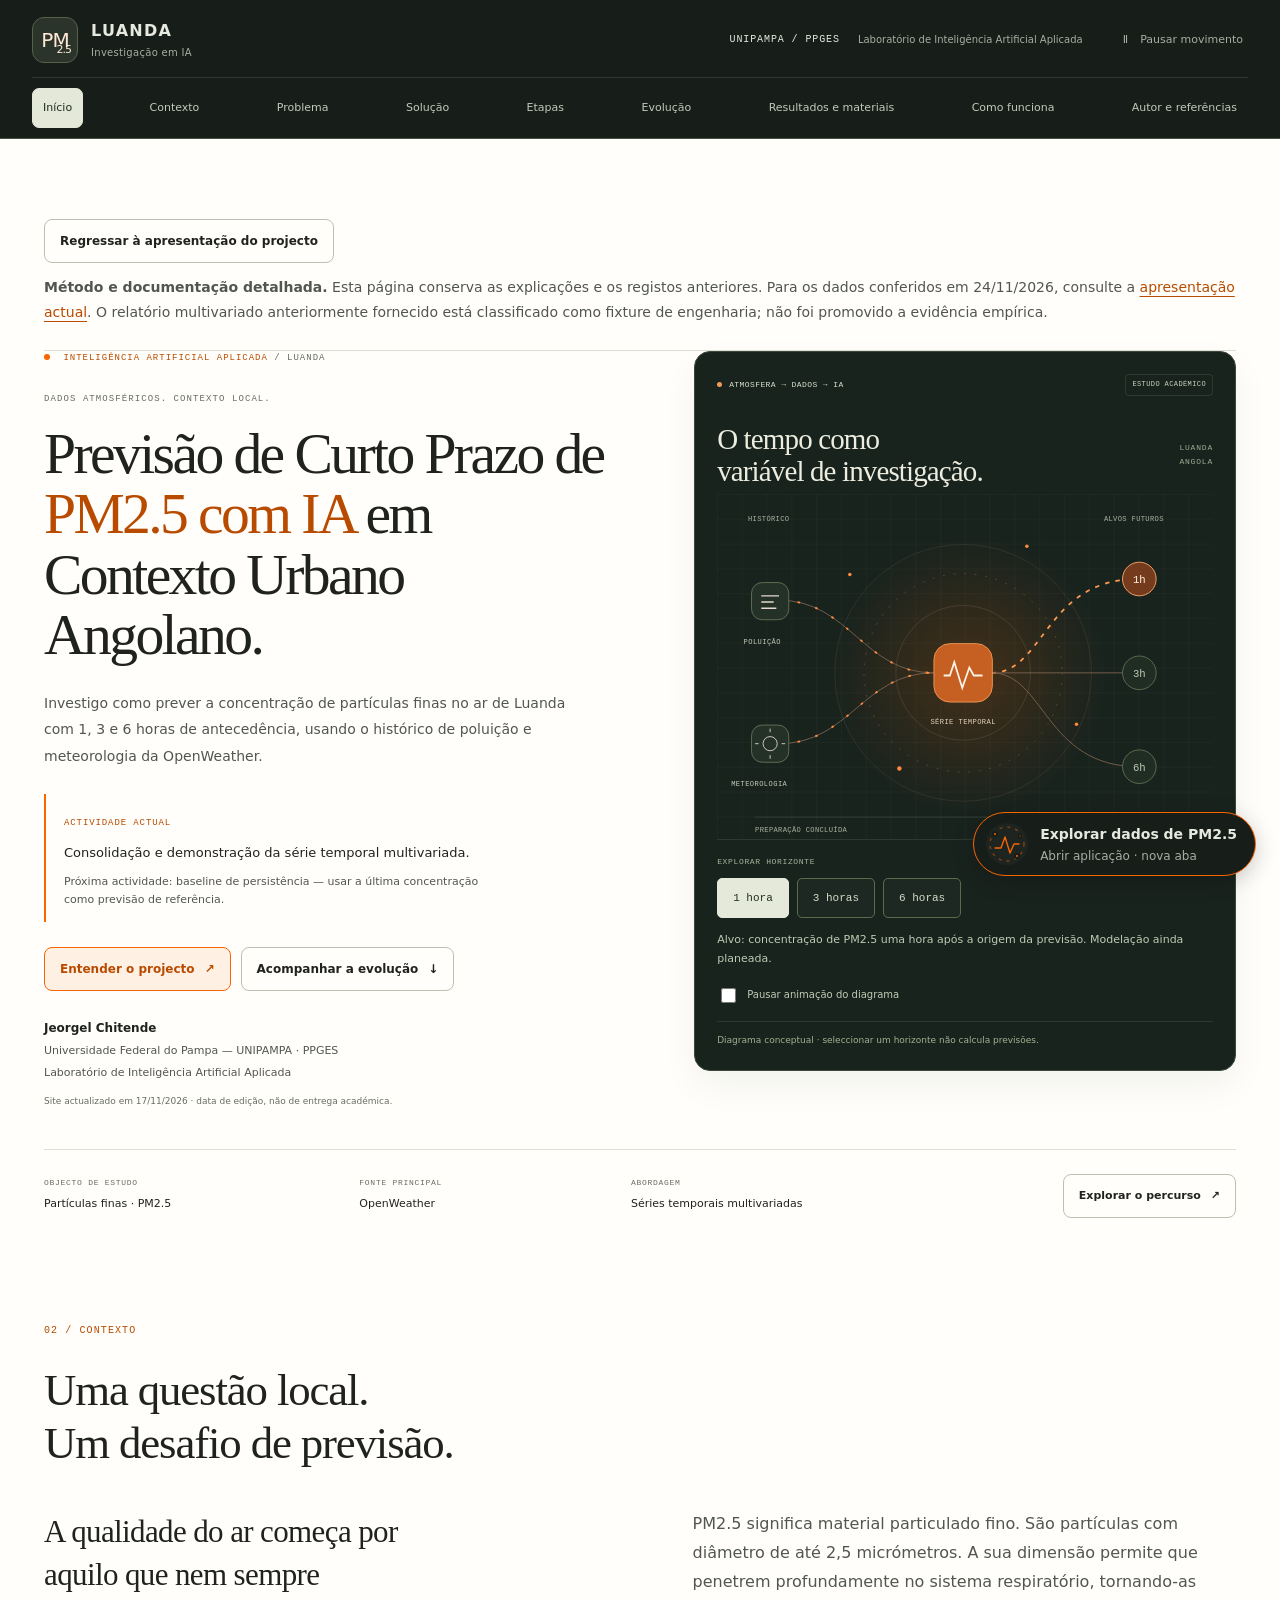
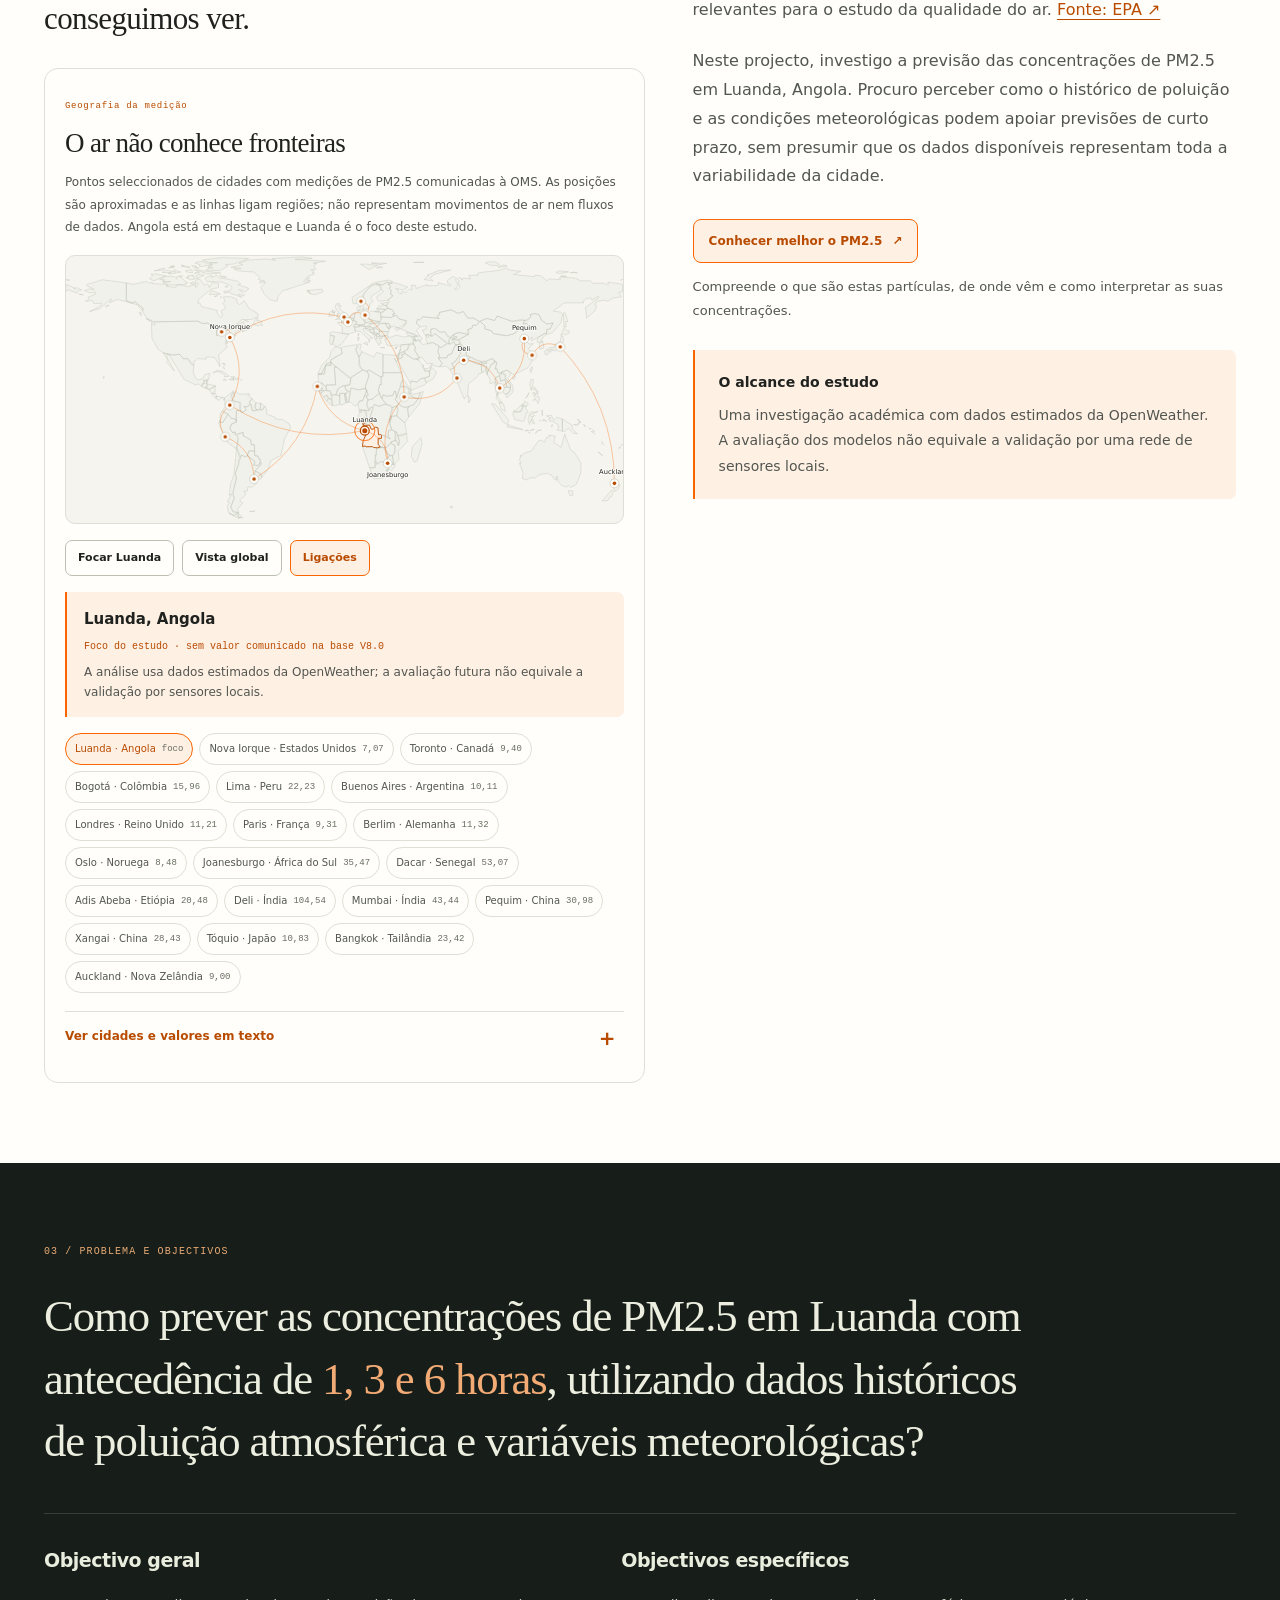
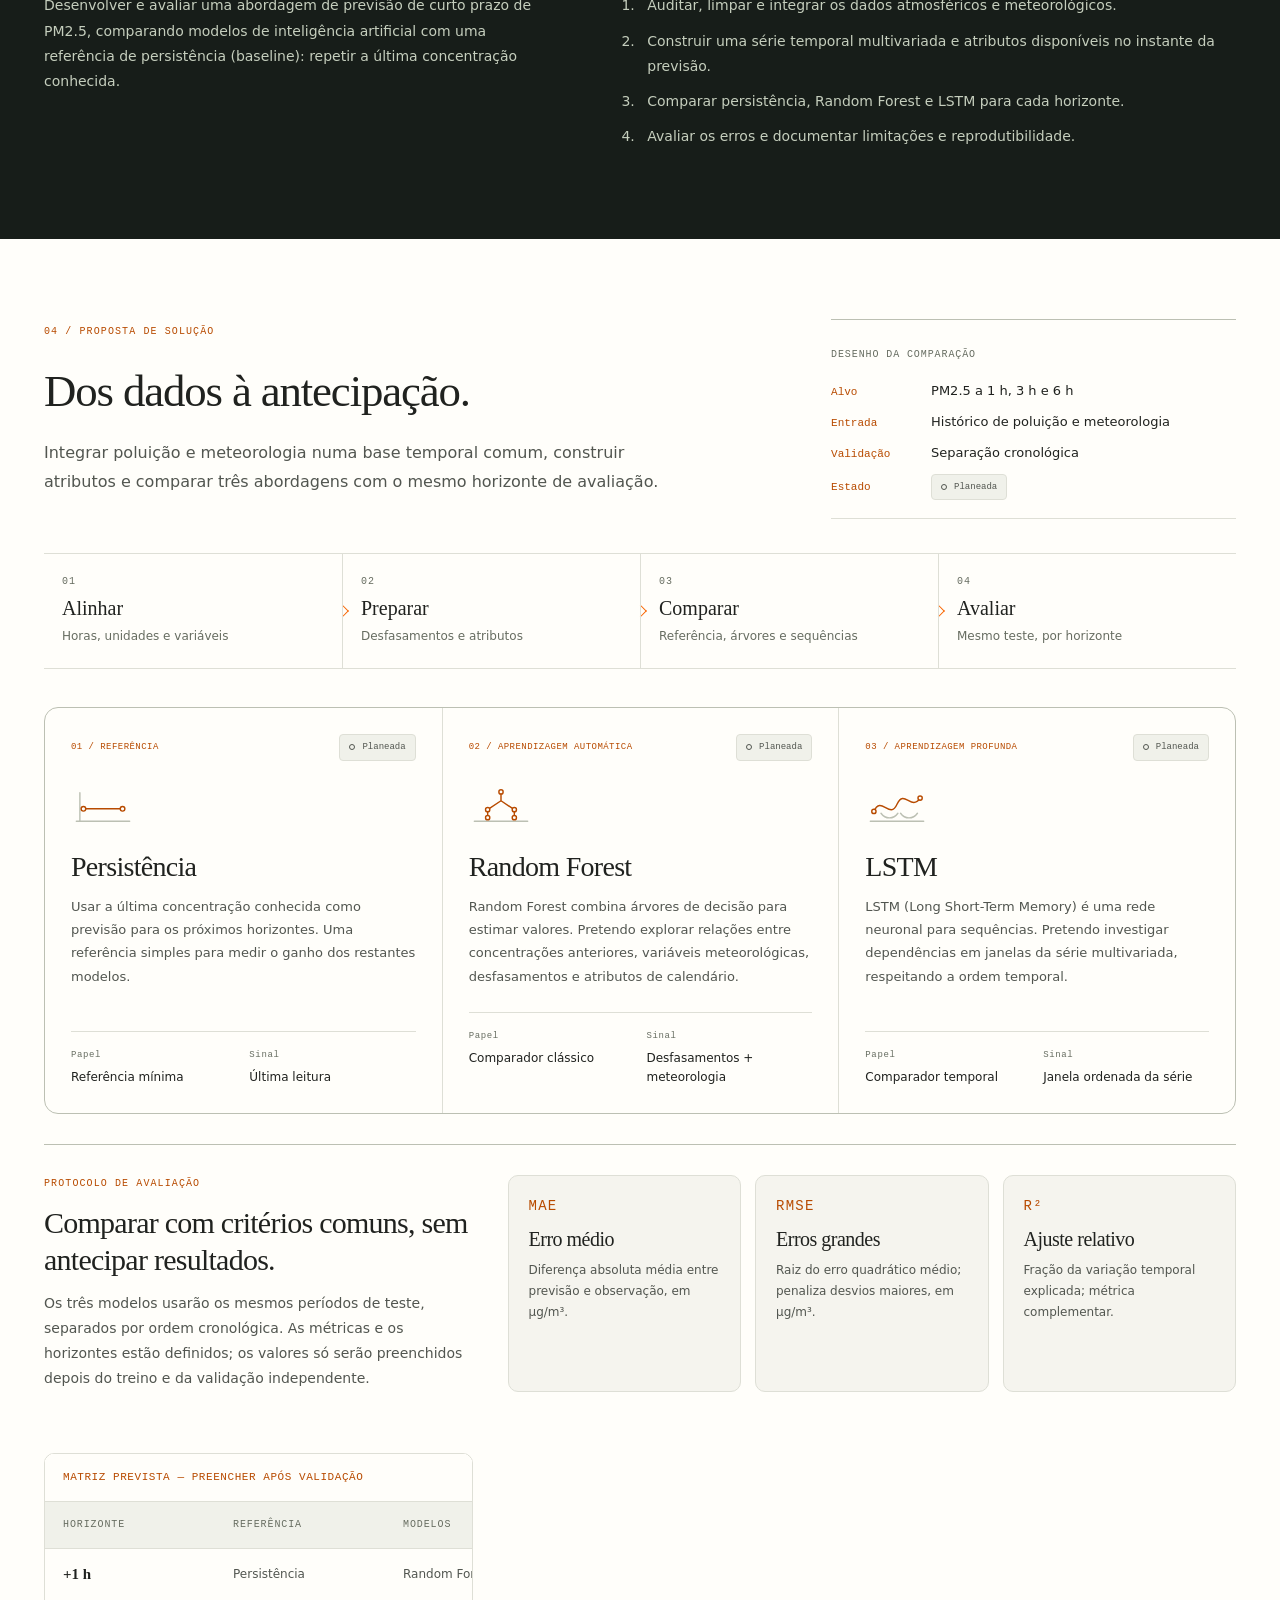
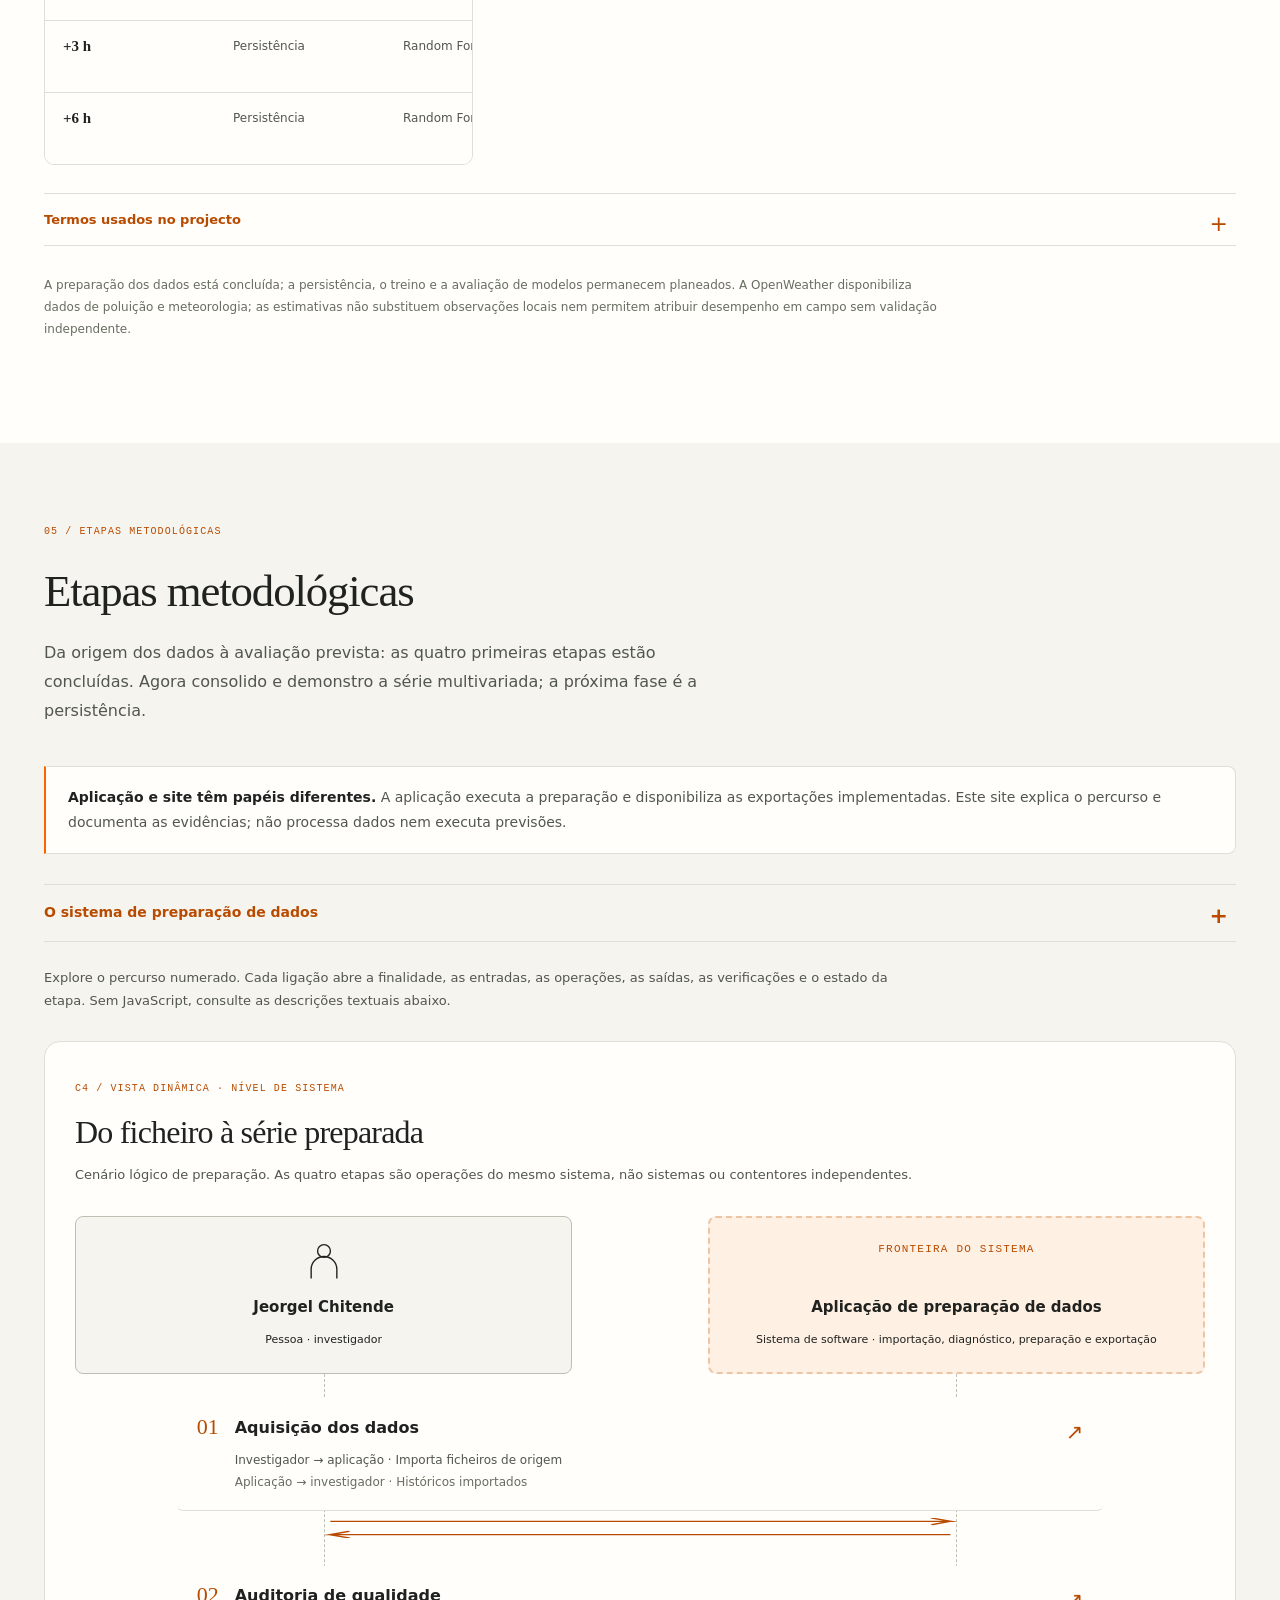
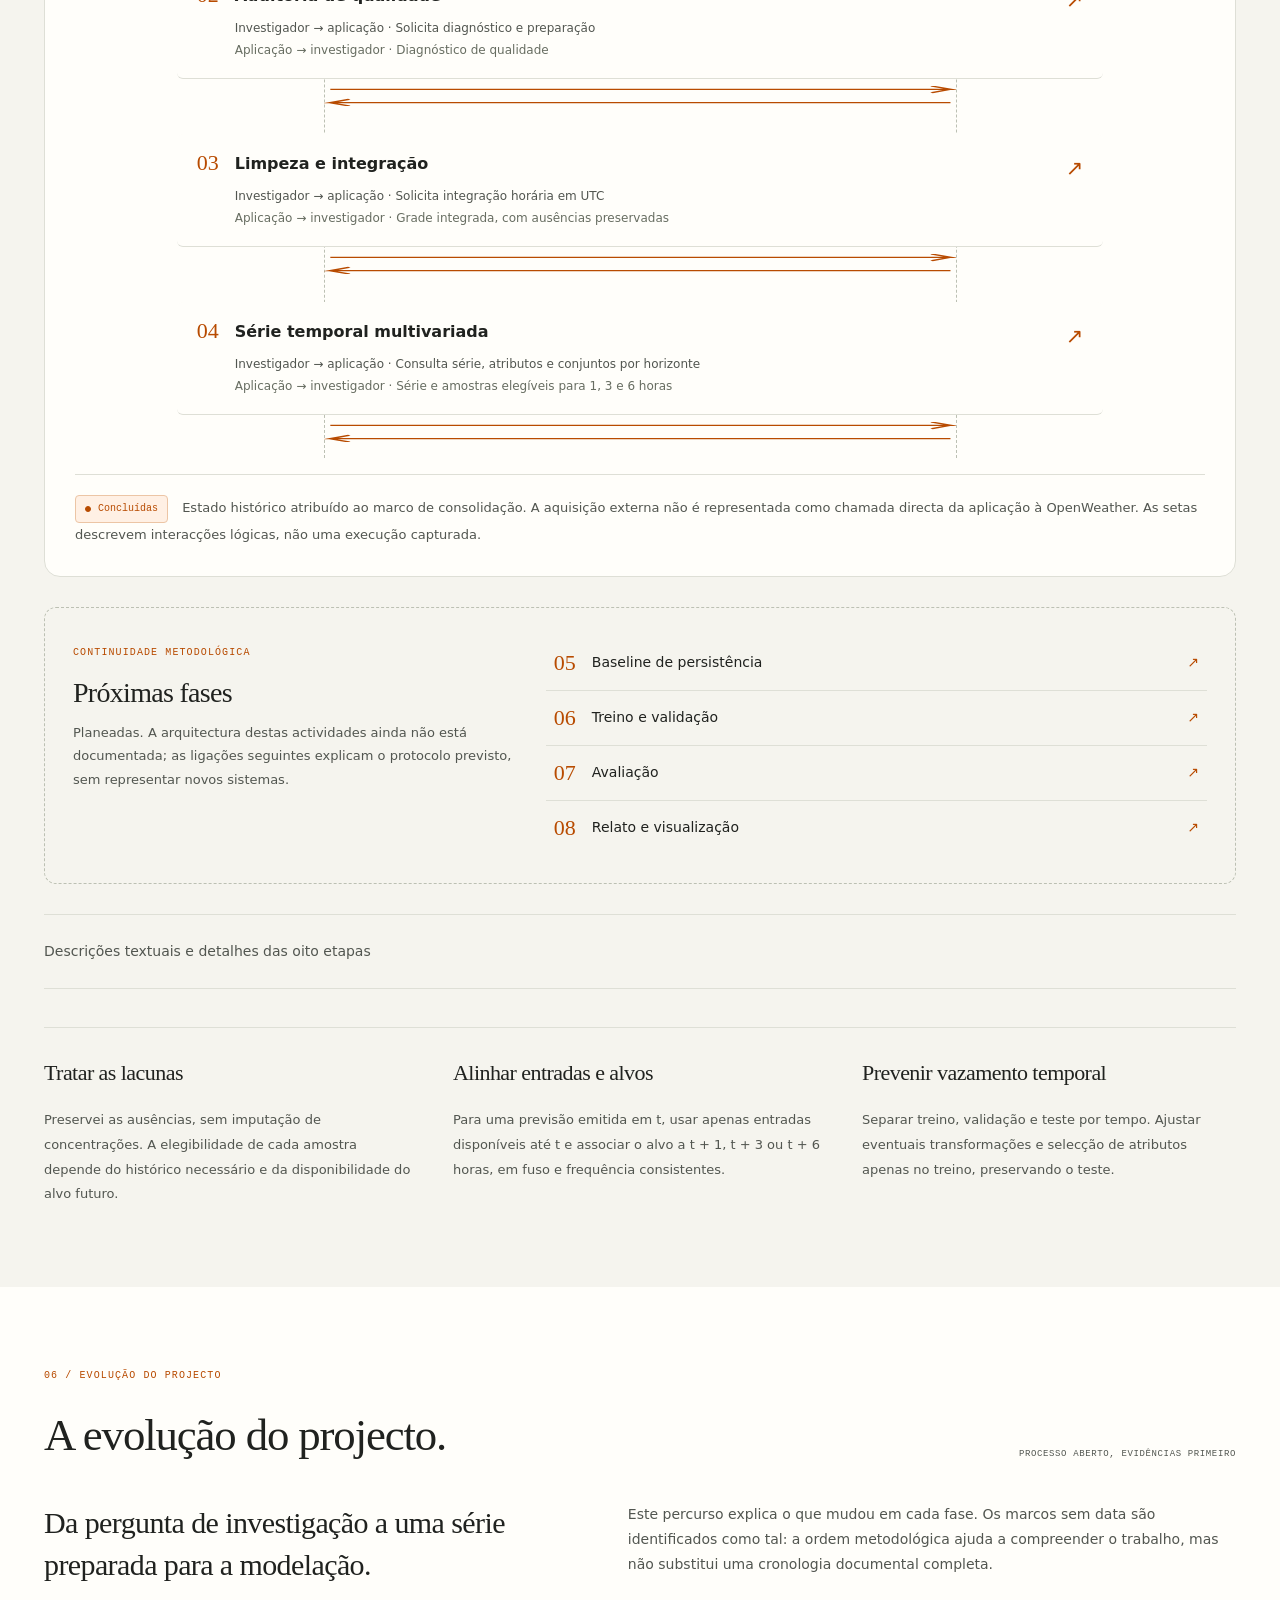
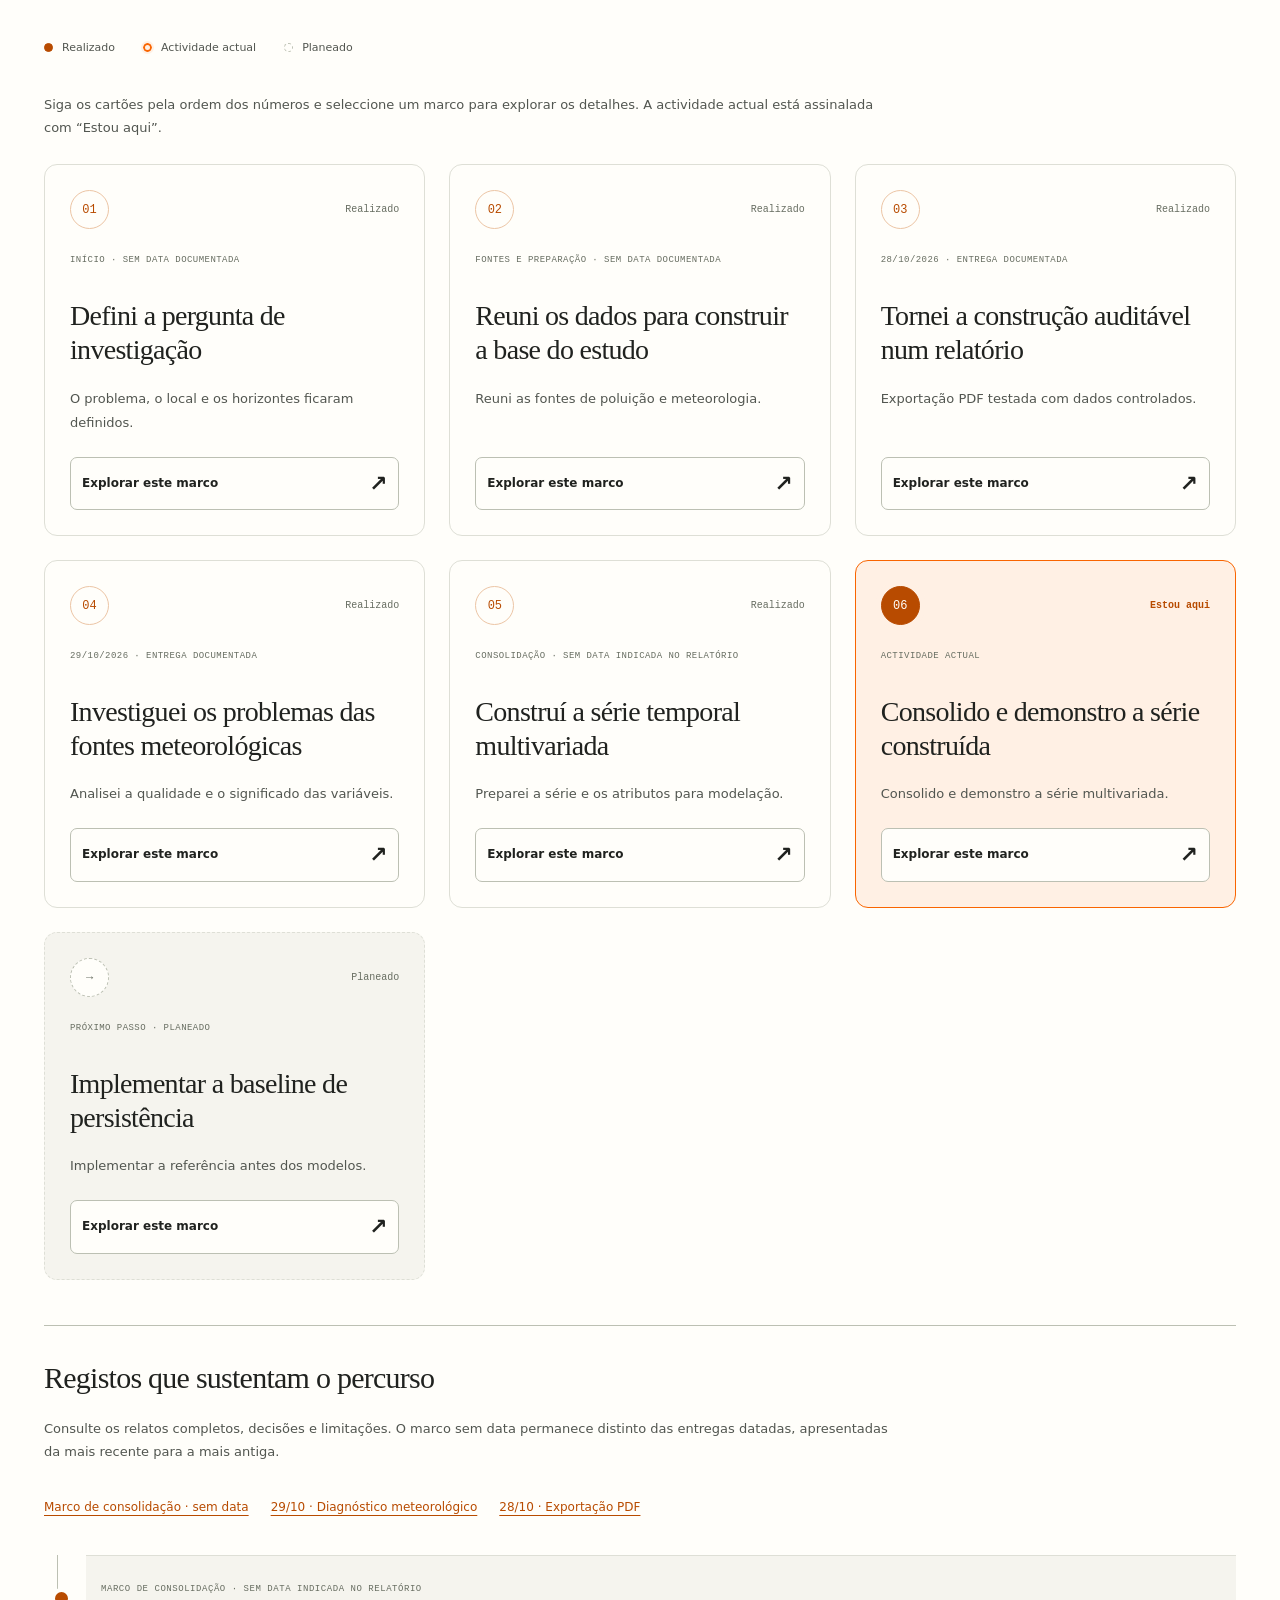
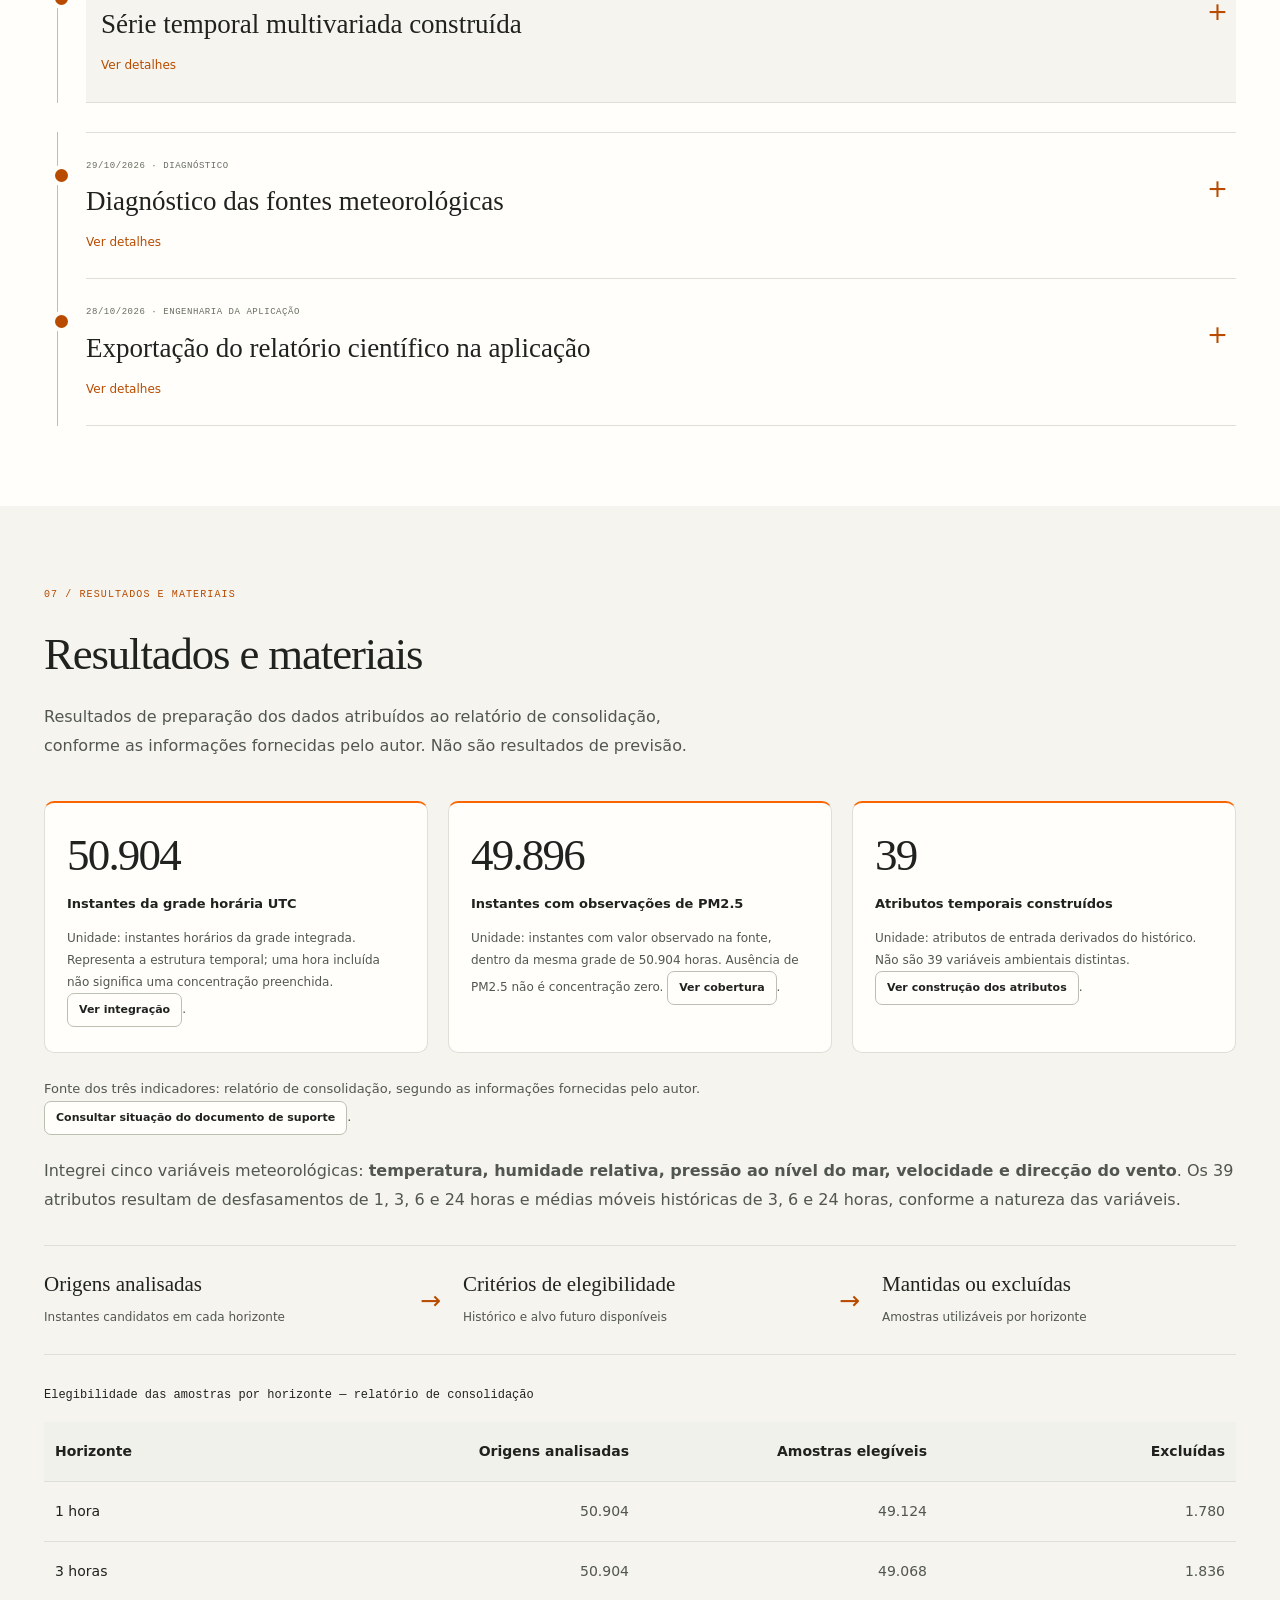
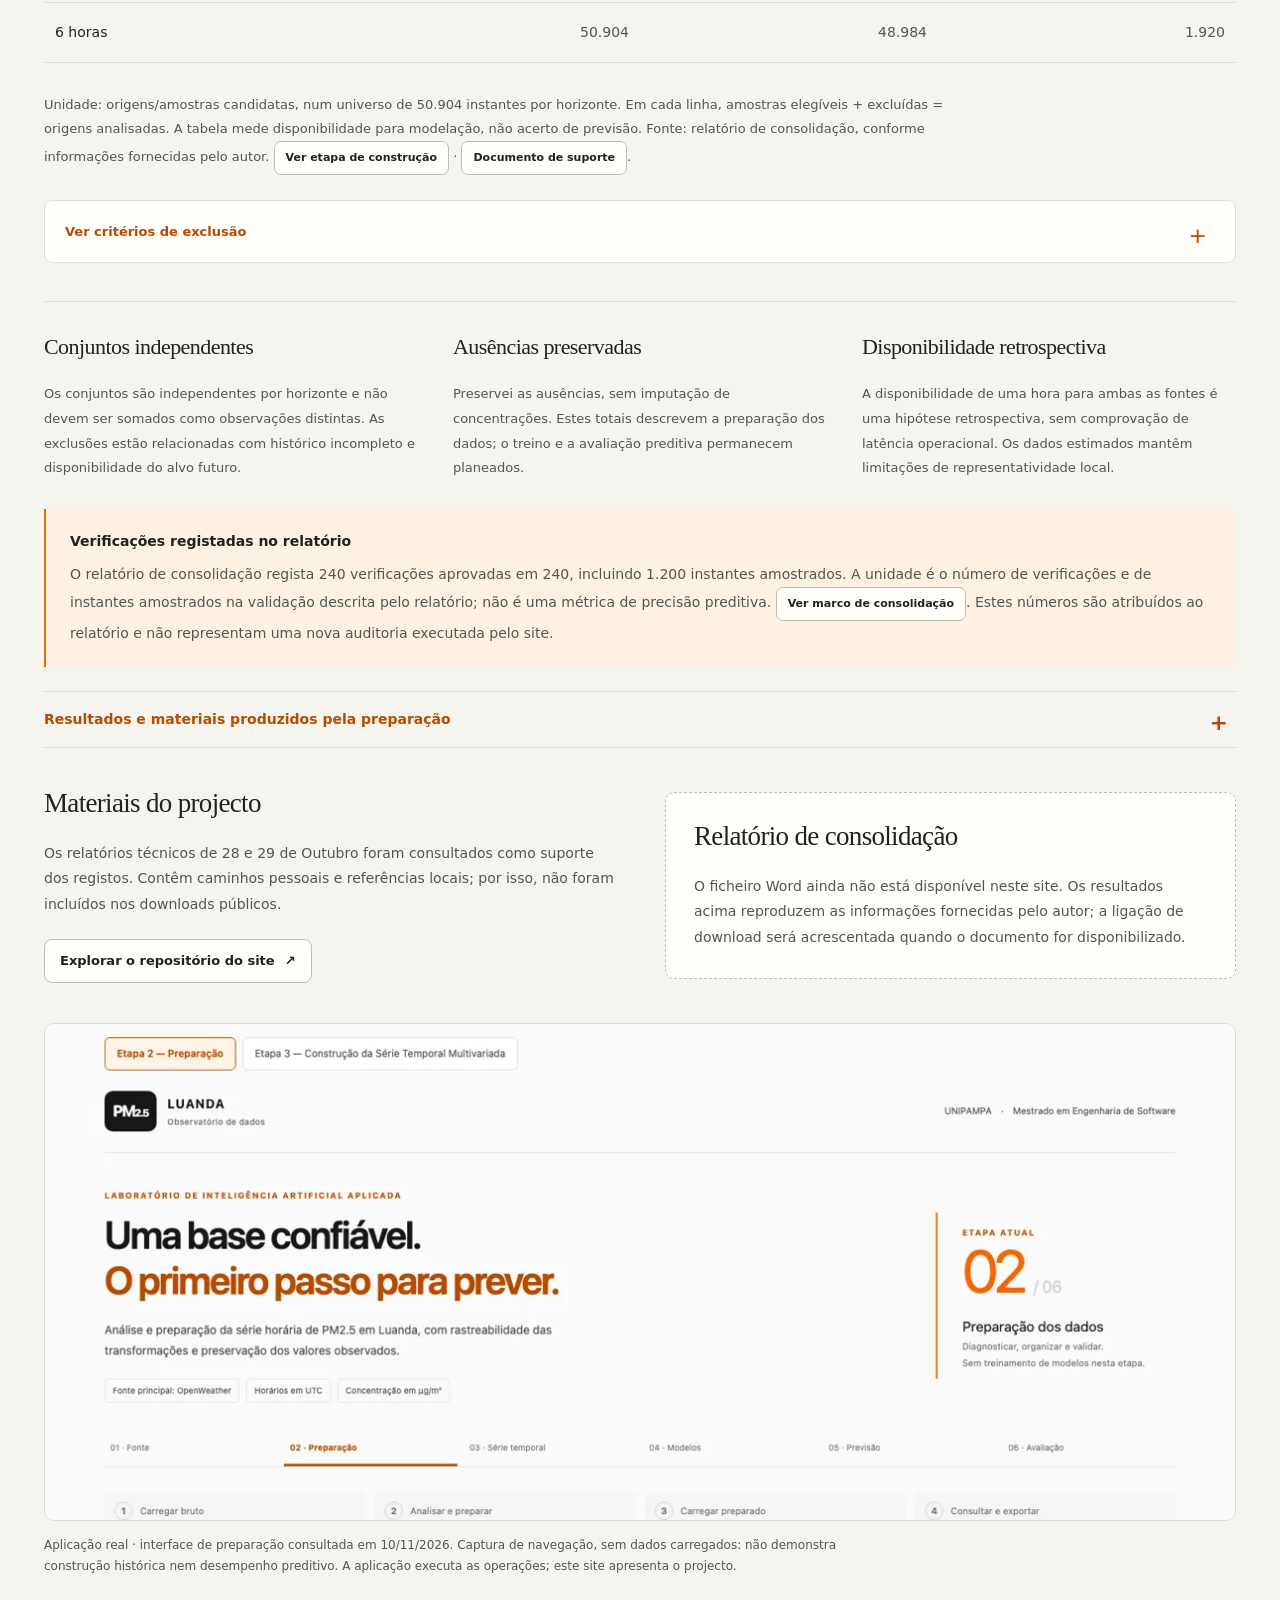
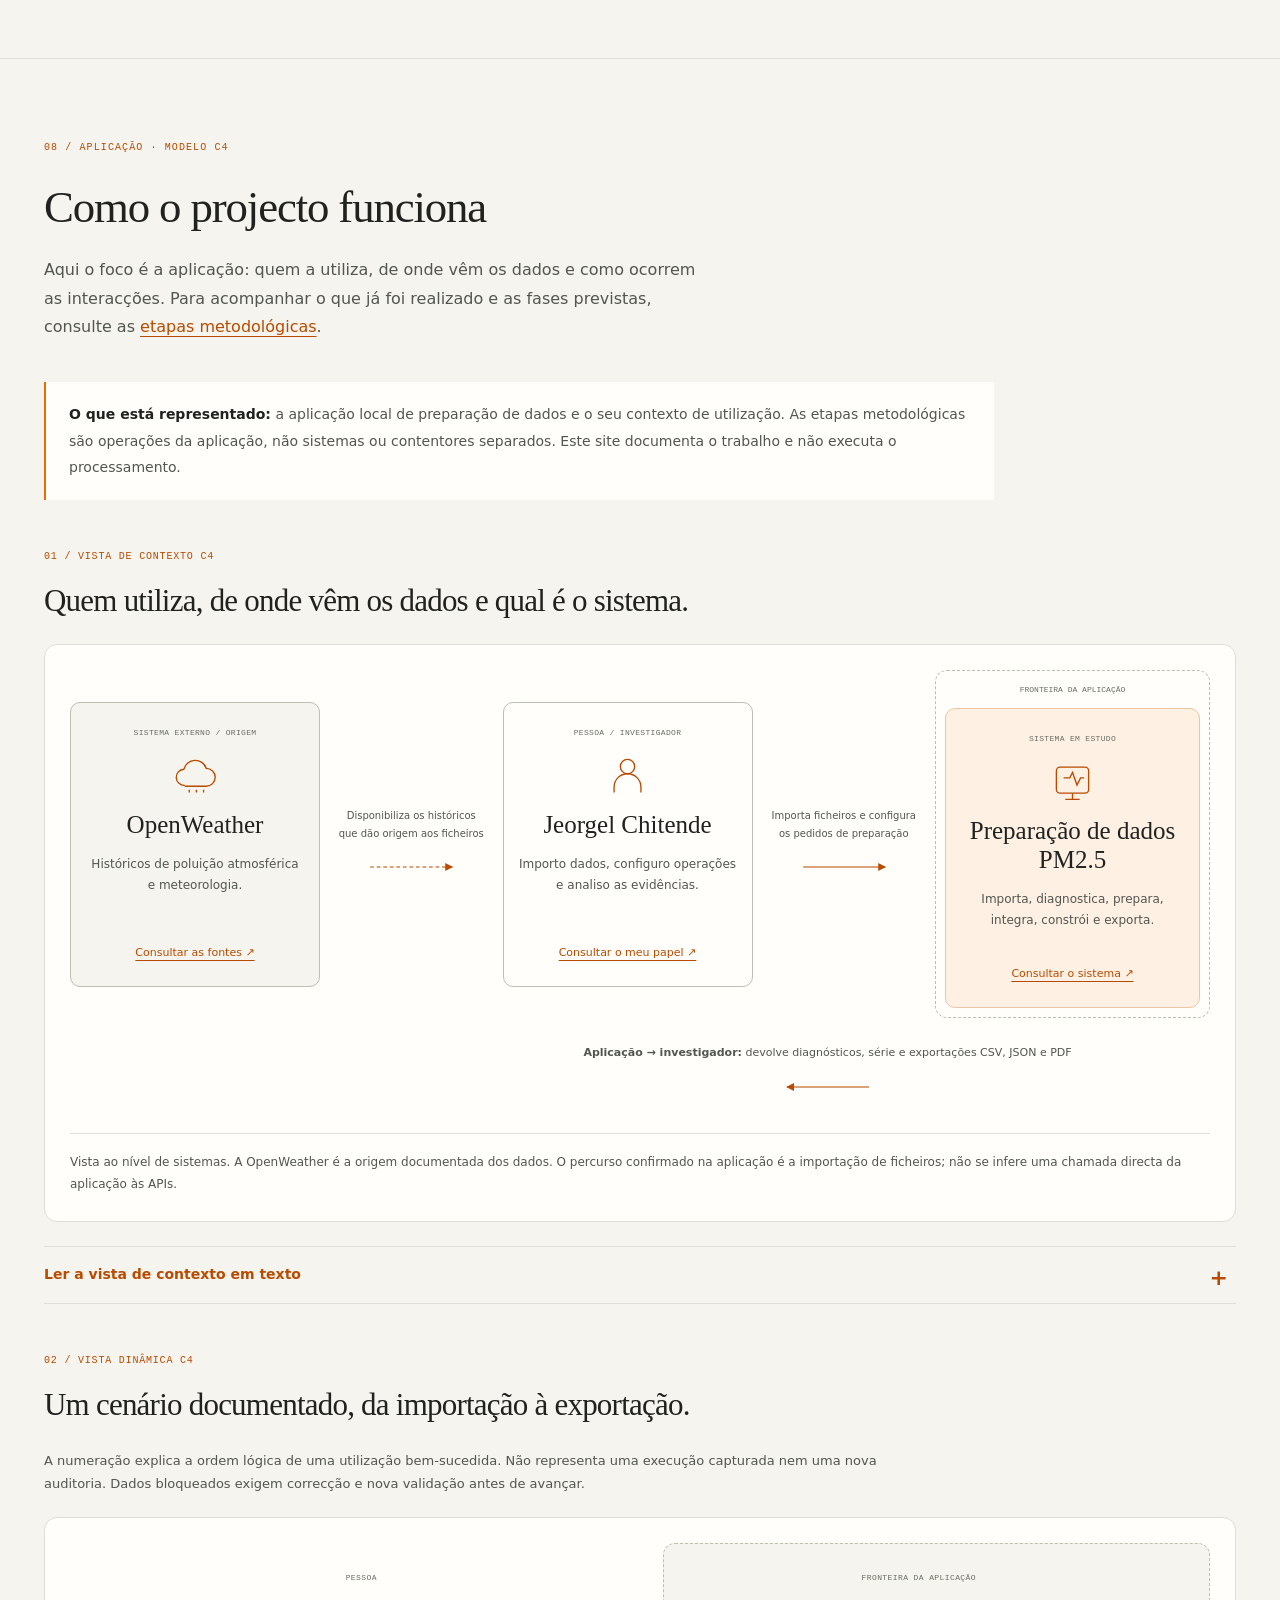
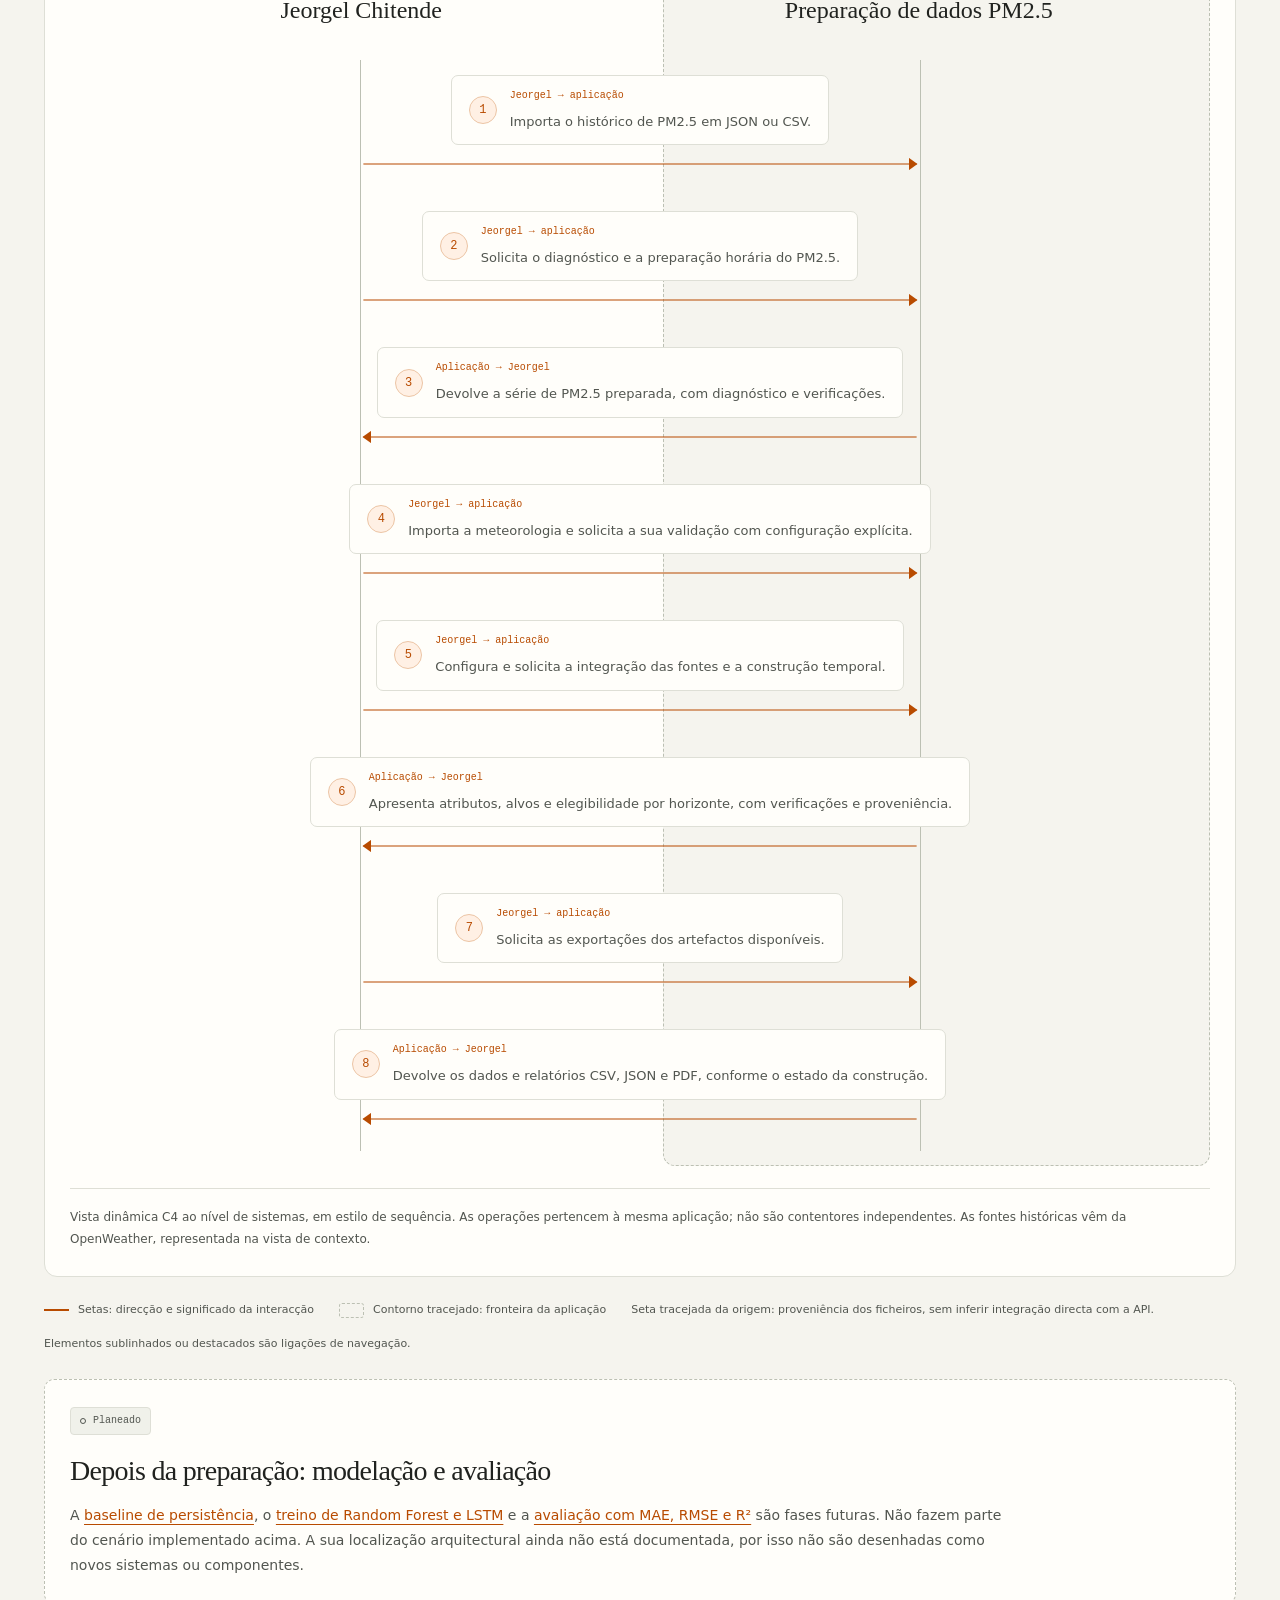
==== commit 6be6fa00: "updated made at page and new feat add" ====
--- a/metodo.html
+++ b/metodo.html
@@ -98,7 +98,9 @@
 </div></section>
 <section id="autor" tabindex="-1" class="section container"><div class="author-grid"><div><p class="eyebrow">09 / AUTOR</p><div class="avatar" aria-hidden="true">JC</div><h2>Jeorgel Chitende</h2><p>Universidade Federal do Pampa — UNIPAMPA<br>Pós-Graduação em Engenharia de Software — PPGES</p><p class="small">Laboratório de Inteligência Artificial Aplicada<br>Projecto individual · Luanda, Angola</p><details id="papel-investigador" class="c4-explainer"><summary>O papel do investigador na aplicação</summary><dl><dt>Finalidade</dt><dd>Conduzir a preparação e interpretar as evidências do projecto individual.</dd><dt>Entradas</dt><dd>Ficheiros de origem e relatórios produzidos pela aplicação.</dd><dt>Operações</dt><dd>Importar dados, configurar e solicitar operações, analisar avisos e consultar ou descarregar resultados.</dd><dt>Saídas</dt><dd>Configurações e pedidos de processamento e exportação; relatos da investigação.</dd><dt>Verificações</dt><dd>Conferir origem, cobertura, unidades, disponibilidade e limitações; consultar diagnósticos antes de avançar.</dd><dt>Estado actual</dt><dd>Utilizador documentado: Jeorgel Chitende, autor individual. Outros papéis ou perfis de acesso não estão documentados nesta vista.</dd></dl></details></div><div id="referencias"><p class="eyebrow">FONTES E REFERÊNCIAS</p><h3>Fundamentação e dados</h3><ul class="references"><li><a href="https://www.epa.gov/pm-pollution/particulate-matter-pm-basics"><span>EPA · Particulate Matter (PM) Basics<small>Definição de partículas finas e relevância para a saúde.</small></span><span aria-hidden="true">↗</span></a></li><li><a href="https://openweathermap.org/api/air-pollution"><span>OpenWeather · Air Pollution API<small>Documentação da fonte de dados de poluição atmosférica.</small></span><span aria-hidden="true">↗</span></a></li><li><a href="https://openweathermap.org/api"><span>OpenWeather · Weather API<small>Documentação das fontes meteorológicas.</small></span><span aria-hidden="true">↗</span></a></li></ul></div></div></section>
 
-<section id="literatura" tabindex="-1" class="section container"><div class="section-heading"><p class="eyebrow">FUNDAMENTAÇÃO CIENTÍFICA</p><h2>Métodos de referência, sem transferir resultados.</h2><p>Estas fontes fundamentam decisões de método; não avaliaram estes ficheiros de Luanda e não demonstram o desempenho futuro do projecto.</p></div><div class="comparison-scroll" tabindex="0" role="region" aria-label="Relação com a literatura"><table><caption>Comparação metodológica com fontes primárias</caption><thead><tr><th scope="col">Trabalho</th><th scope="col">Contributo</th><th scope="col">Uso e diferença neste projecto</th></tr></thead><tbody><tr><th scope="row"><a href="https://www.stat.berkeley.edu/~breiman/randomforest2001.pdf">Breiman (2001), Random Forests</a></th><td>Conjunto de árvores aleatorizadas, incluindo aplicação à regressão.</td><td>Random Forest é uma abordagem prevista sobre atributos históricos de PM2.5 e meteorologia. Ainda sem treino ou comparação empírica.</td></tr><tr><th scope="row"><a href="https://doi.org/10.1162/neco.1997.9.8.1735">Hochreiter e Schmidhuber (1997), Long Short-Term Memory</a></th><td>Arquitectura recorrente para aprender dependências temporais.</td><td>LSTM é o modelo sequencial previsto. Janelas e protocolo experimental ainda precisam de ser definidos e avaliados; a referência não prova superioridade em Luanda.</td></tr><tr><th scope="row"><a href="https://robjhyndman.com/publications/another-look-at-measures-of-forecast-accuracy/">Hyndman e Koehler (2006), Another look at measures of forecast accuracy</a></th><td>Discute limitações das métricas de previsão e propõe MASE para comparação entre séries.</td><td>O projecto prevê MAE e RMSE na unidade do poluente, com R² complementar. Não se afirma que o artigo prescreve exactamente este conjunto; MASE não foi calculado.</td></tr></tbody></table></div><p class="small">Consultadas em 24/11/2026. Metadados de LSTM confirmados por índice bibliográfico e resultado do DOI; o texto integral no endereço antigo da JKU não pôde ser aberto por falha de certificado. A leitura aqui não constitui revisão sistemática de estudos de previsão de PM2.5.</p></section></main><footer class="footer"><div class="container"><a class="brand" href="#inicio">PM2.5 <span class="brand-light">/ Luanda</span></a><p>Ciência, dados e contexto local.<br><span>Projecto académico · UNIPAMPA / PPGES</span></p><a href="#inicio" class="action-link compact">Voltar ao início ↑</a></div></footer>
+<section id="literatura" tabindex="-1" class="section container"><div class="section-heading"><p class="eyebrow">FUNDAMENTAÇÃO CIENTÍFICA</p><h2>Métodos de referência, sem transferir resultados.</h2><p>Estas fontes fundamentam decisões de método; não avaliaram estes ficheiros de Luanda e não demonstram o desempenho futuro do projecto.</p></div><div class="comparison-scroll" tabindex="0" role="region" aria-label="Relação com a literatura"><table><caption>Comparação metodológica com fontes primárias</caption><thead><tr><th scope="col">Trabalho</th><th scope="col">Contributo</th><th scope="col">Uso e diferença neste projecto</th></tr></thead><tbody><tr><th scope="row"><a href="https://www.stat.berkeley.edu/~breiman/randomforest2001.pdf">Breiman (2001), Random Forests</a></th><td>Conjunto de árvores aleatorizadas, incluindo aplicação à regressão.</td><td>Random Forest é uma abordagem prevista sobre atributos históricos de PM2.5 e meteorologia. Ainda sem treino ou comparação empírica.</td></tr><tr><th scope="row"><a href="https://doi.org/10.1162/neco.1997.9.8.1735">Hochreiter e Schmidhuber (1997), Long Short-Term Memory</a></th><td>Arquitectura recorrente para aprender dependências temporais.</td><td>LSTM é o modelo sequencial previsto. Janelas e protocolo experimental ainda precisam de ser definidos e avaliados; a referência não prova superioridade em Luanda.</td></tr><tr><th scope="row"><a href="https://robjhyndman.com/publications/another-look-at-measures-of-forecast-accuracy/">Hyndman e Koehler (2006), Another look at measures of forecast accuracy</a></th><td>Discute limitações das métricas de previsão e propõe MASE para comparação entre séries.</td><td>O projecto prevê MAE e RMSE na unidade do poluente, com R² complementar. Não se afirma que o artigo prescreve exactamente este conjunto; MASE não foi calculado.</td></tr></tbody></table></div><p class="small">Consultadas em 24/11/2026. Metadados de LSTM confirmados por índice bibliográfico e resultado do DOI; o texto integral no endereço antigo da JKU não pôde ser aberto por falha de certificado. A leitura aqui não constitui revisão sistemática de estudos de previsão de PM2.5.</p></section><section id="protocolo-comparacao" tabindex="-1" class="section container"><div class="section-heading"><p class="eyebrow">APROFUNDAMENTO</p><h2>Protocolo de comparação previsto</h2></div><div class="evaluation"><div class="evaluation-head"><span class="eyebrow">PROTOCOLO DE AVALIAÇÃO</span><h3>Comparar com critérios comuns, sem antecipar resultados.</h3><p>Os três modelos usarão os mesmos períodos de teste, separados por ordem cronológica. As métricas e os horizontes estão definidos; os valores só serão preenchidos depois do treino e da validação independente.</p></div><div class="metric-grid"><article class="metric-card"><span>MAE</span><h4>Erro médio</h4><p>Diferença absoluta média entre previsão e observação, em µg/m³.</p></article><article class="metric-card"><span>RMSE</span><h4>Erros grandes</h4><p>Raiz do erro quadrático médio; penaliza desvios maiores, em µg/m³.</p></article><article class="metric-card"><span>R²</span><h4>Ajuste relativo</h4><p>Fração da variação temporal explicada; métrica complementar.</p></article></div><div class="evaluation-table-wrap"><table class="evaluation-table"><caption>MATRIZ PREVISTA — PREENCHER APÓS VALIDAÇÃO</caption><thead><tr><th scope="col">Horizonte</th><th scope="col">Referência</th><th scope="col">Modelos</th><th scope="col">Leitura</th></tr></thead><tbody><tr><th scope="row">+1 h</th><td>Persistência</td><td>Random Forest · LSTM</td><td>Erro imediato e estabilidade</td></tr><tr><th scope="row">+3 h</th><td>Persistência</td><td>Random Forest · LSTM</td><td>Ganho sobre a referência</td></tr><tr><th scope="row">+6 h</th><td>Persistência</td><td>Random Forest · LSTM</td><td>Degradação com o horizonte</td></tr></tbody></table></div></div>
+
+<p><a href="index.html#proposta">Regressar à proposta</a></p></section><section id="guia-gravacao" tabindex="-1" class="section container"><div class="section-heading"><p class="eyebrow">PRÓXIMA VERSÃO DO VÍDEO</p><h2>A aplicação, com a voz do autor.</h2><p>O vídeo educativo actual usa voz sintética e gráficos exportados. Este roteiro prepara uma gravação autêntica, sem substituir a demonstração por animação.</p></div><ol class="recording-guide"><li><strong>0:00–0:20 · Apresente a pergunta.</strong> Em Luanda, será possível antecipar PM2.5 com 1, 3 ou 6 horas? Use imagens locais próprias apenas se estiverem disponíveis e autorizadas; caso contrário, mantenha a ilustração identificada.</li><li><strong>0:20–0:50 · Mostre o gráfico.</strong> Identifique período, fonte declarada, unidades e lacunas. Explique que ausência não é zero e que médias diárias podem esconder picos horários.</li><li><strong>0:50–1:40 · Grave a aplicação.</strong> Mostre a selecção das fontes, o diagnóstico, as operações e o resultado. Identifique se está a executar uma operação nova ou a consultar uma execução guardada. Não mostre credenciais nem caminhos pessoais.</li><li><strong>1:40–2:15 · Explique as amostras.</strong> Use uma origem t e os três alvos históricos. Distinga histórico, amostras, treino e previsões; não apresente alvos como resultados do modelo.</li><li><strong>2:15–2:45 · Feche com o que falta.</strong> Persistência, Random Forest, LSTM e avaliação cronológica. Regrave a fala com a sua voz e reveja as legendas contra essa gravação.</li></ol><p><a href="index.html#video">Regressar ao vídeo educativo</a></p></section></main><footer class="footer"><div class="container"><a class="brand" href="#inicio">PM2.5 <span class="brand-light">/ Luanda</span></a><p>Ciência, dados e contexto local.<br><span>Projecto académico · UNIPAMPA / PPGES</span></p><a href="#inicio" class="action-link compact">Voltar ao início ↑</a></div></footer>
 <dialog class="stage-modal" aria-labelledby="stage-modal-title"><div class="stage-modal-header"><div><p class="eyebrow stage-modal-number"></p><h2 id="stage-modal-title"></h2><div class="stage-modal-status"></div></div><form method="dialog"><button class="stage-modal-close" aria-label="Fechar detalhes da etapa" autofocus>×</button></form></div><p class="stage-modal-description"></p><div class="stage-modal-content"></div></dialog>
 <a class="application-float" href="http://wsfp2atmwl3xryh4pytcezfb.167.86.119.55.sslip.io/#preparacao" target="_blank" rel="noopener noreferrer"><span class="application-orbit" aria-hidden="true"><svg viewBox="0 0 40 40" focusable="false"><circle class="application-ring" cx="20" cy="20" r="17"/><path class="application-signal" d="M8 24h6l4-11 5 16 4-9h5"/><circle class="application-particle particle-one" cx="8" cy="10" r="2"/><circle class="application-particle particle-two" cx="33" cy="12" r="1.5"/><circle class="application-particle particle-three" cx="30" cy="32" r="2"/></svg></span><span class="application-label"><strong>Explorar dados de PM2.5</strong><small>Abrir aplicação · nova aba</small></span></a>
 </body></html>
--- a/assets/style.css
+++ b/assets/style.css
@@ -249,3 +249,30 @@
 @media(prefers-reduced-motion:reduce){.worldmap-ready .pm-map-link{stroke-dashoffset:0;animation:none}.worldmap-ready .pm-map-node{opacity:1;animation:none}.pm-map-pulse{animation:none;opacity:.35}.pm-map-zoom{transition:none}}
 @media(max-width:760px){.pm-map{padding:14px}.pm-map-head h3{font-size:24px}.pm-map-controls button{min-height:44px;font-size:11px}.pm-map-chip{min-height:36px;font-size:11px}}
 @media print{.pm-map{break-inside:avoid;padding:0;border:0}.pm-map-controls,.pm-map-chips,.pm-map-pulse{display:none!important}.pm-map-land,.pm-map-angola,.pm-map-link,.pm-map-node{animation:none!important;opacity:1!important;stroke-dashoffset:0!important}}
+
+/* Prioridade à evidência: acesso imediato a dados e vídeo. */
+.hero-primary-actions{flex-wrap:wrap}.hero-primary-actions .button{font-size:14px;min-height:48px;gap:12px}.video-duration{font-size:12px;font-weight:400;opacity:.8}.hero-evolution-link{display:inline-flex;min-height:40px;align-items:center;font-size:14px;margin-top:8px}.header nav .nav-video-duration{font-size:10px;color:var(--side-muted);margin-left:4px}.header nav .nav-video{border-color:#60705e44}.comparison-protocol{font-size:16px;line-height:1.85;margin:30px 0 20px;padding:26px 28px;border:1px solid var(--accent-line);border-left:3px solid var(--accent);border-radius:14px;background:var(--soft)}.comparison-protocol h3{font:27px/1.25 var(--serif);margin:0 0 13px}.comparison-protocol p{max-width:850px;margin:0 0 14px}.comparison-protocol>a{display:inline-flex;align-items:center;min-height:44px;font-size:14px;font-weight:600}@media(max-width:650px){.comparison-protocol{padding:22px 20px}.comparison-protocol h3{font-size:25px}}.pm-city-picker{margin:12px 0}.pm-city-picker>summary{font-size:14px;color:var(--accent-strong);min-height:44px;display:flex;align-items:center;gap:10px}.pm-city-picker>summary:before{content:'+';font-size:20px}.pm-city-picker[open]>summary:before{content:'−'}.recording-next-step{font-size:14px!important;border-top:1px solid var(--line);padding-top:18px}.recording-guide{max-width:900px;padding-left:25px}.recording-guide li{font-size:16px;line-height:1.9;margin-bottom:24px}
+.chart-zoom-toggle{display:inline-flex;min-height:44px;align-items:center;padding:9px 15px;border:1px solid var(--line-strong);border-radius:8px;color:var(--ink);background:var(--paper);font:14px var(--font);margin:0 0 12px}.chart-zoom-toggle:hover{background:var(--accent-soft);border-color:var(--accent)}.chart-zoom-toggle[aria-pressed=true]{background:var(--accent-soft);border-color:var(--accent-strong)}.data-chart-scroll picture{display:block}.data-chart-scroll.chart-overview .data-chart{min-width:0;height:auto;width:100%}.data-chart-scroll.chart-overview .concentration-canvas{min-width:0}.data-chart-scroll.chart-zoomed .data-chart,.data-chart-scroll.chart-zoomed .concentration-canvas{min-width:1000px}.concentration-canvas picture{display:block}.data-scroll-hint{font-size:13px}
+@media(max-width:650px){.chart-overview:not(.chart-zoomed) .concentration-cursor{top:10.6667%;height:58.3333%}.hero-primary-actions .button{justify-content:center}.hero-primary-actions{display:grid;grid-template-columns:1fr;gap:12px}.hero-primary-actions .button{width:100%}.data-panel .chart-zoom-toggle{width:100%;justify-content:center}.chart-zoomed:before{content:'Deslize para percorrer o gráfico ampliado.';display:block;font-size:13px;line-height:1.8;color:var(--muted);position:sticky;left:0;max-width:calc(100vw - 80px);padding-bottom:10px}}
+@media print{.chart-zoom-toggle{display:none!important}.chart-overview .data-chart,.chart-overview .concentration-canvas{min-width:0!important}}
+.data-chart-scroll.chart-zoomed>.concentration-canvas,.data-chart-scroll.chart-zoomed>picture>.data-chart{min-width:max(1000px,150%)}.data-chart-scroll.chart-zoomed .concentration-canvas .data-chart{min-width:0}
+
+/* Atalhos no fluxo normal, abaixo das estatísticas. */
+.materials-navigation{position:static;display:grid;grid-template-columns:repeat(3,minmax(0,1fr));gap:9px;padding:9px;margin:0 0 28px;background:var(--paper);border:1px solid var(--line);border-radius:20px;box-shadow:0 8px 28px #00000012}.materials-navigation>a{display:flex;flex-direction:column;justify-content:center;gap:3px;min-height:66px;padding:12px 20px;text-decoration:none;color:var(--ink);border:1px solid transparent;border-radius:13px;line-height:1.5}.materials-navigation strong{font-size:15px;font-weight:600}.materials-navigation a>span{font-size:13px;color:var(--muted)}.materials-navigation a:hover{background:var(--soft);border-color:var(--line-strong)}.materials-navigation a[aria-current=location]{background:var(--accent-soft);border-color:var(--accent-line);box-shadow:inset 0 -2px var(--accent)}.materials-navigation a[aria-current=location] strong{color:var(--accent-strong)}.materials-navigation a:focus-visible{outline:3px solid var(--accent-strong);outline-offset:1px}.materials-section .data-panel,.materials-section .evidence-downloads{scroll-margin-top:12px}
+@media(max-width:650px){.materials-navigation{gap:4px;padding:5px;border-radius:16px;margin-bottom:22px}.materials-navigation>a{padding:10px 7px;min-height:86px;border-radius:11px;gap:5px;align-items:center;text-align:center}.materials-navigation strong{font-size:12px;line-height:1.5}.materials-navigation a>span{font-size:12px;line-height:1.5}}
+@media print{.materials-navigation{position:static;box-shadow:none}}
+.materials-section .data-panel:focus-visible,.materials-section .evidence-downloads:focus-visible{outline:2px solid var(--accent-strong);outline-offset:4px}
+
+/* Um espaço de leitura, três painéis; sem flutuação nem scroll na selecção. */
+.materials-panels{overflow-anchor:none;min-width:0}.materials-tabs-ready{box-shadow:none}.materials-navigation a[aria-selected=true]{background:var(--accent-soft);border-color:var(--accent-line);box-shadow:inset 0 -2px var(--accent)}.materials-navigation a[aria-selected=true] strong{color:var(--accent-strong)}.materials-panels>.data-panel{margin-top:0}.materials-panels>[role=tabpanel]:focus-visible{outline:2px solid var(--accent-strong);outline-offset:4px}
+@media print{.materials-panels>[hidden]{display:block!important}.materials-navigation{display:none}}
+
+/* Vídeo: explicação por capítulos, leitor com espaço reservado às legendas. */
+.video-section-heading{display:flex;justify-content:space-between;gap:24px;align-items:start}.video-section-heading h3{margin-bottom:14px}.video-length{font:12px/1.8 var(--mono);color:var(--muted);border:1px solid var(--line);border-radius:30px;padding:8px 14px;flex:none;margin-top:10px}.video-intro{max-width:850px}.video-player-frame{border:1px solid var(--line-strong);border-radius:12px;overflow:hidden;background:var(--side)}.video-panel .video-player-frame video{margin:0;border-radius:0}.video-player-toolbar{display:flex;justify-content:space-between;align-items:center;gap:20px;padding:14px 0 20px;border-bottom:1px solid var(--line)}.video-player-toolbar p{font-size:13px;line-height:1.8;margin:0;color:var(--muted)}.video-fullscreen{min-height:44px;padding:9px 15px;background:var(--soft);color:var(--ink);border:1px solid var(--line-strong);border-radius:8px;font-size:14px;flex:none}.video-fullscreen:hover{background:var(--accent-soft);border-color:var(--accent)}.video-chapter-heading{display:flex;align-items:baseline;justify-content:space-between;gap:20px;margin:24px 0 16px}.video-chapter-heading h4{font:23px var(--serif);margin:0}.video-chapter-heading p{font-size:13px;line-height:1.8;margin:0;max-width:570px;color:var(--muted)}.video-chapters{list-style:none;padding:0;margin:0 0 25px;display:grid;grid-template-columns:repeat(5,minmax(0,1fr));gap:10px}.video-chapters a{display:flex;flex-direction:column;justify-content:start;gap:9px;min-height:92px;padding:14px;border:1px solid var(--line);border-radius:10px;text-decoration:none;color:var(--ink);background:var(--soft)}.video-chapters a:hover{background:var(--accent-soft);border-color:var(--accent-line)}.video-chapters a[aria-current=step]{background:var(--accent-soft);border-color:var(--accent);box-shadow:inset 0 -2px var(--accent)}.video-chapter-time{font:12px var(--mono);color:var(--accent-strong)}.video-chapters strong{font-size:14px;line-height:1.5;font-weight:600}.video-description{font-size:14px!important;line-height:1.85!important;color:var(--muted)}.video-material-links{display:flex;gap:12px 24px;flex-wrap:wrap}.video-material-links a{font-size:14px;min-height:44px;display:inline-flex;align-items:center}
+@media(max-width:1000px){.video-section-heading{display:block}.video-length{display:inline-block;margin:0 0 15px}.video-chapters{grid-template-columns:repeat(3,minmax(0,1fr))}.video-chapter-heading{display:block}.video-chapter-heading p{margin-top:9px}}
+@media(max-width:650px){.video-chapters{grid-template-columns:repeat(2,minmax(0,1fr));gap:9px}.video-chapters a{min-height:85px;padding:13px 10px}.video-chapters strong{font-size:13px}.video-player-toolbar{display:block}.video-fullscreen{width:100%;margin-top:12px}.video-length{font-size:11px}.video-material-links{gap:4px 18px}.video-description{font-size:13px!important}}
+@media print{.video-player-toolbar,.video-chapters,.video-chapter-heading{display:none}}
+
+/* Fontes separadas: dados do estudo em Luanda e contexto OMS. */
+.pm-map-source-controls{display:flex;gap:12px;flex-wrap:wrap;border:0;margin:20px 0 0;padding:0;min-width:0}.pm-map-source-controls legend{font-size:14px;font-weight:600;color:var(--ink);margin-bottom:10px}.pm-map-source-controls label{display:flex;align-items:center;gap:12px;flex:1;min-width:220px;padding:15px 18px;border:1px solid var(--line-strong);border-radius:12px;background:var(--paper);color:var(--ink);font-size:15px;cursor:pointer}.pm-map-source-controls label:has(input:checked){background:var(--accent-soft);border-color:var(--accent)}.pm-map-source-controls input{width:18px;height:18px;accent-color:var(--accent-strong);flex:none}.pm-map-source-controls small{display:block;font-size:12px;color:var(--muted);margin-top:4px;line-height:1.7}.pm-map-source-note{font-size:13px;line-height:1.8;color:var(--muted);margin:12px 0 20px}.pm-luanda-data{padding:22px;border:1px solid var(--accent-line);border-radius:12px;background:var(--paper);margin:18px 0}.pm-luanda-heading{display:flex;justify-content:space-between;gap:20px;align-items:center}.pm-luanda-heading h4{font:26px var(--serif);margin:0}.pm-map-year-control{display:flex;flex-direction:column;gap:6px}.pm-map-year-control label{font-size:13px}.pm-map-year-control select{font:14px var(--font);min-height:44px;padding:8px 12px;color:var(--ink);background:var(--soft);border:1px solid var(--line-strong);border-radius:7px;max-width:100%}.pm-luanda-statistics{display:grid;grid-template-columns:repeat(3,minmax(0,1fr));gap:20px;margin:22px 0}.pm-luanda-statistics dt{font-size:13px;color:var(--muted);line-height:1.7}.pm-luanda-statistics dd{font:32px var(--serif);margin:9px 0 0;color:var(--accent-strong)}.pm-luanda-statistics dd span{font:12px var(--font);color:var(--muted)}.pm-luanda-data>p{font-size:13px;line-height:1.9;margin-bottom:12px}.pm-map[data-source=openweather] .pm-map-node:not([data-city=luanda]){opacity:.55!important}.pm-map[data-source=openweather] .pm-map-node:not([data-city=luanda]) .pm-map-dot{fill:var(--muted)}.pm-map[data-source=openweather] .pm-map-node.is-selected{opacity:1!important}.pm-openweather-table table{min-width:760px}
+@media(max-width:650px){.pm-map-source-controls{display:grid;grid-template-columns:1fr}.pm-map-source-controls label{min-width:0;font-size:14px}.pm-luanda-data{padding:18px 15px}.pm-luanda-heading{align-items:start;flex-direction:column;gap:15px}.pm-map-year-control{width:100%}.pm-luanda-heading h4{font-size:24px}.pm-luanda-statistics{grid-template-columns:1fr;gap:15px}.pm-luanda-statistics>div{display:flex;justify-content:space-between;align-items:center;gap:14px}.pm-luanda-statistics>div+div{border-top:1px solid var(--line);padding-top:15px}.pm-luanda-statistics dd{font-size:30px;white-space:nowrap;margin:0}.pm-luanda-statistics dt{max-width:150px}}
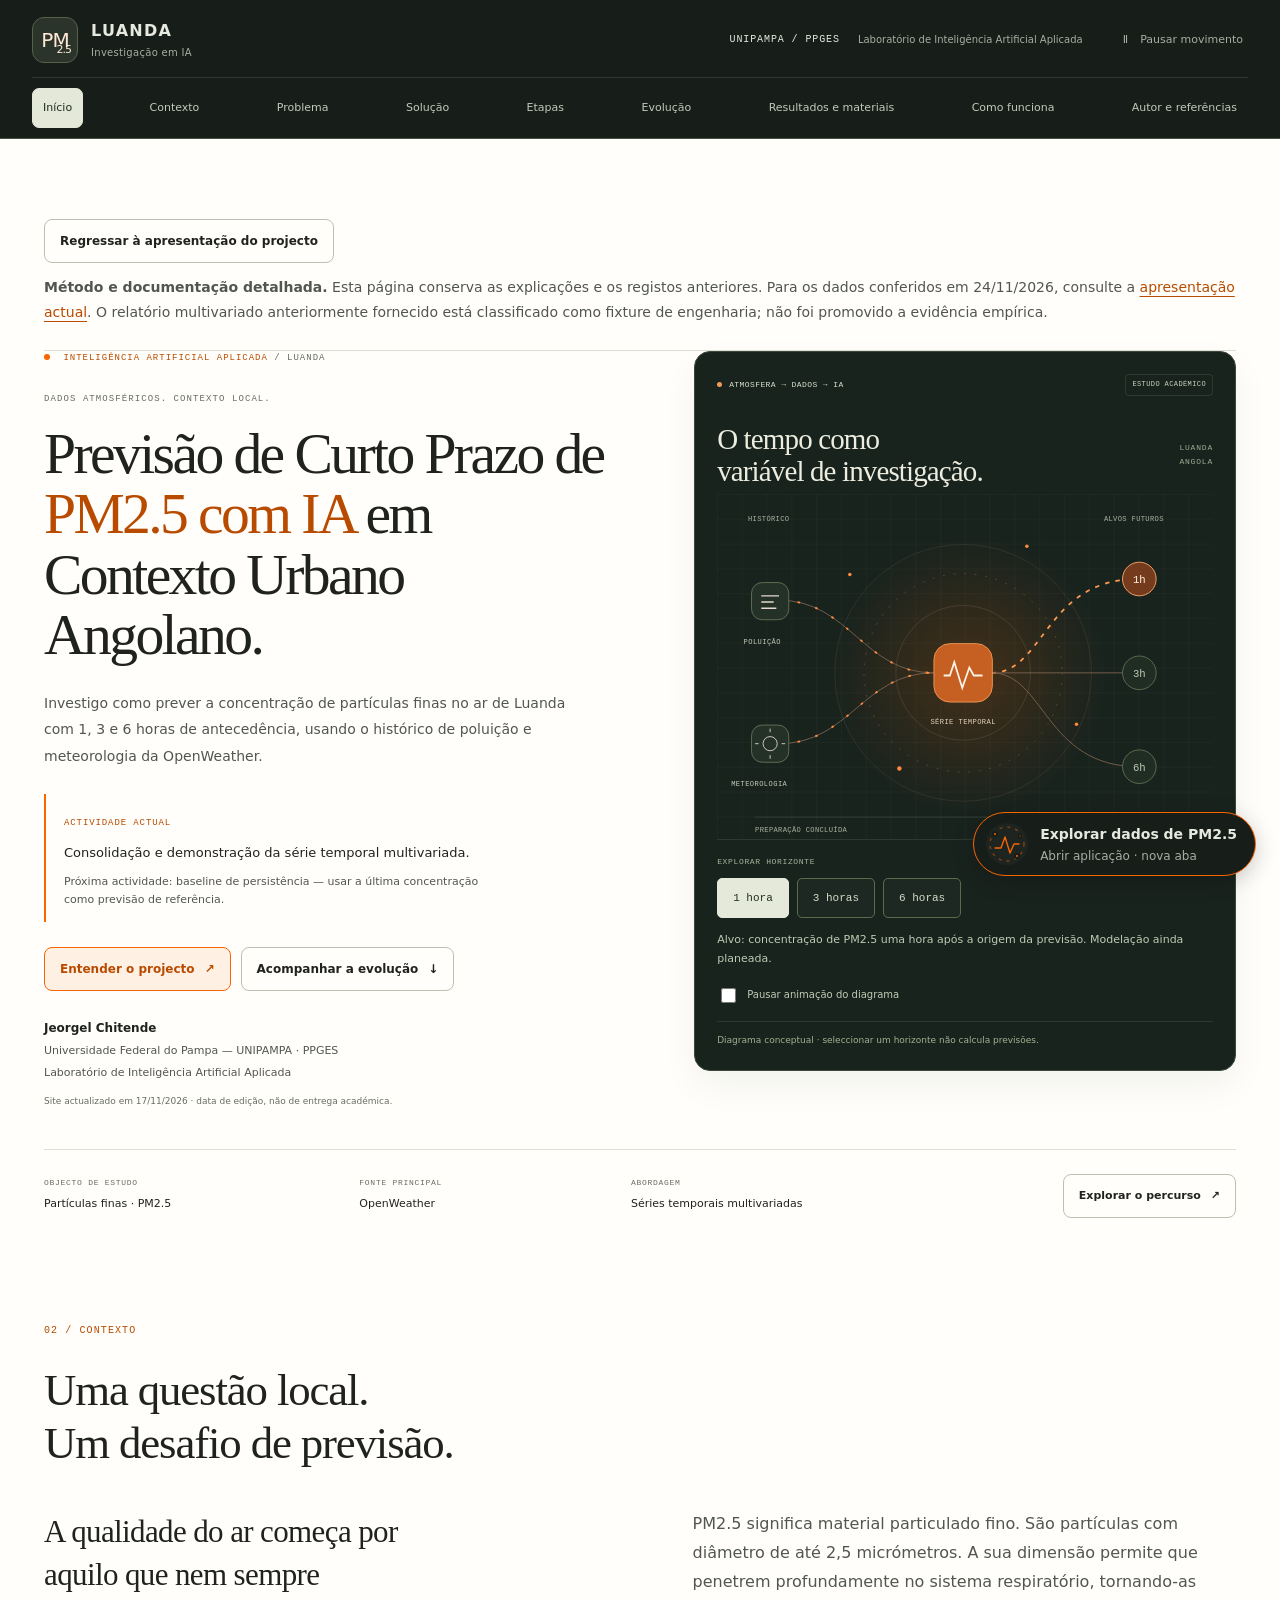
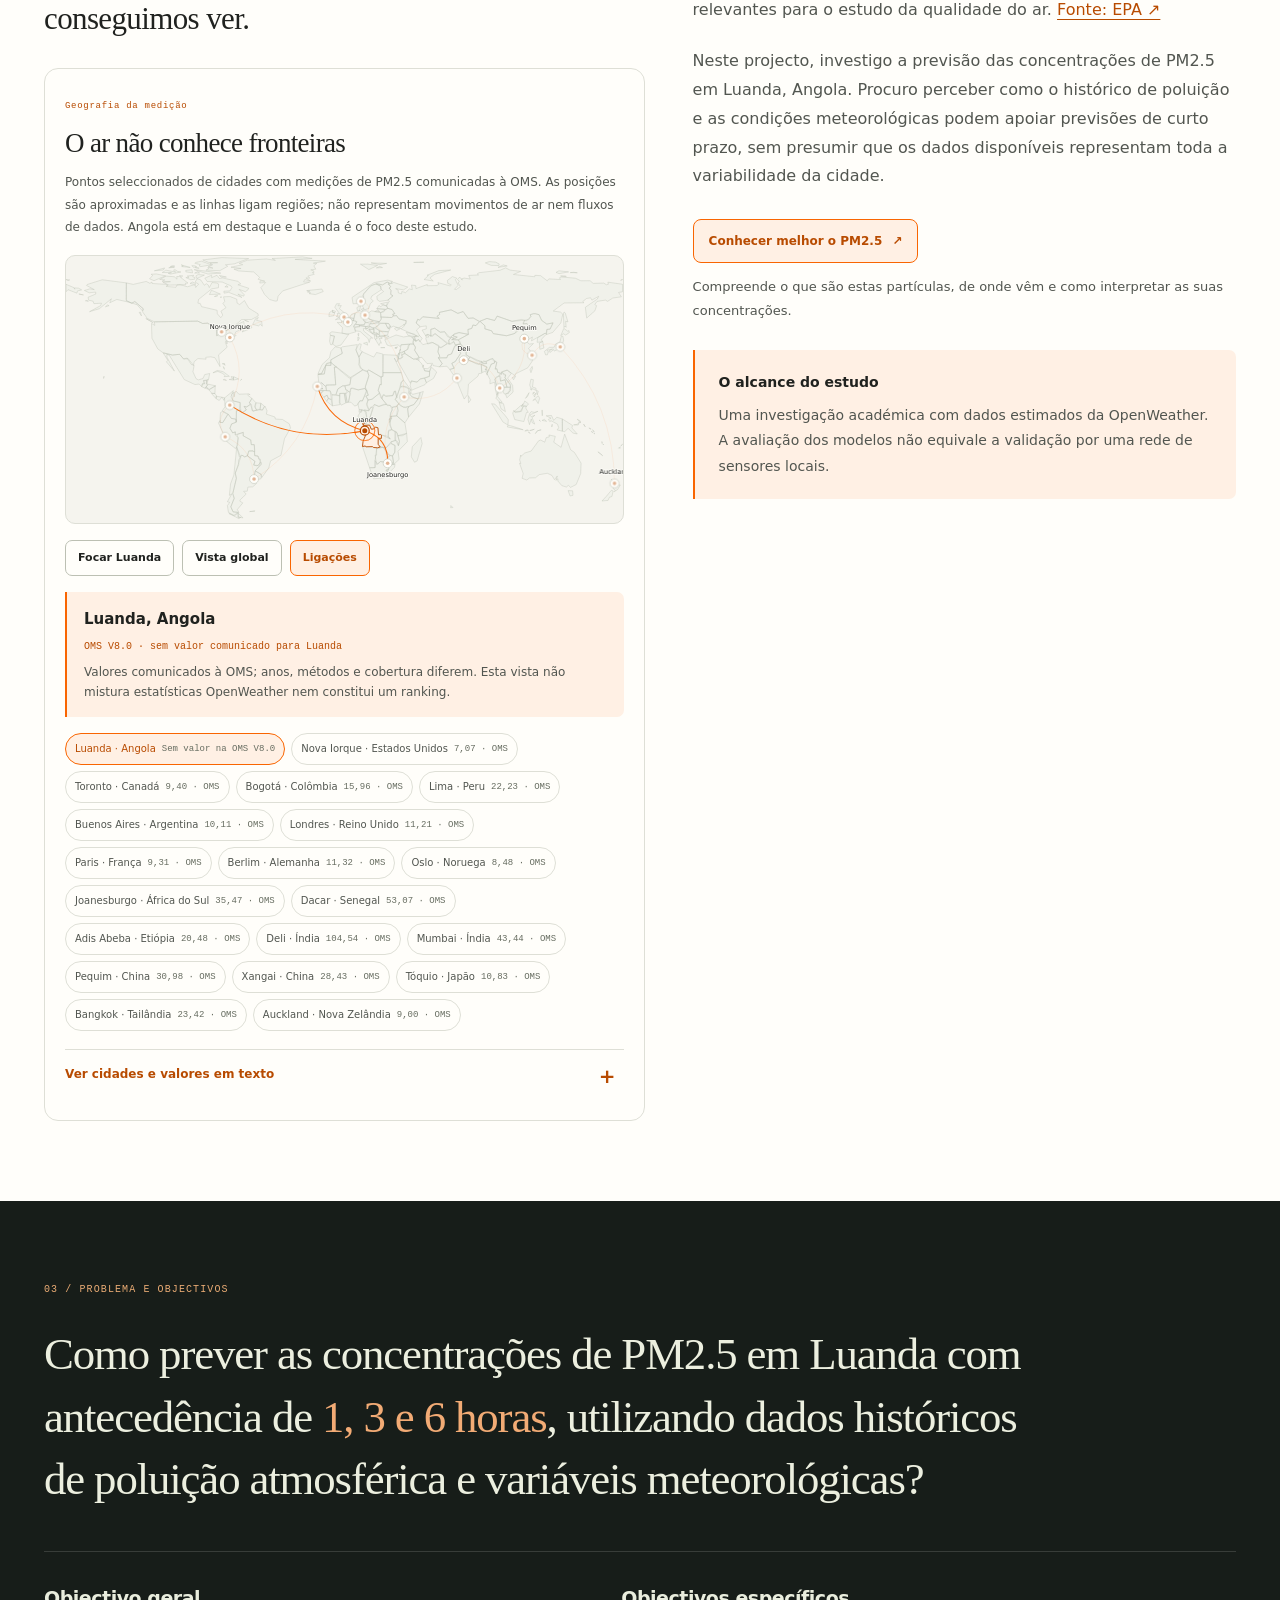
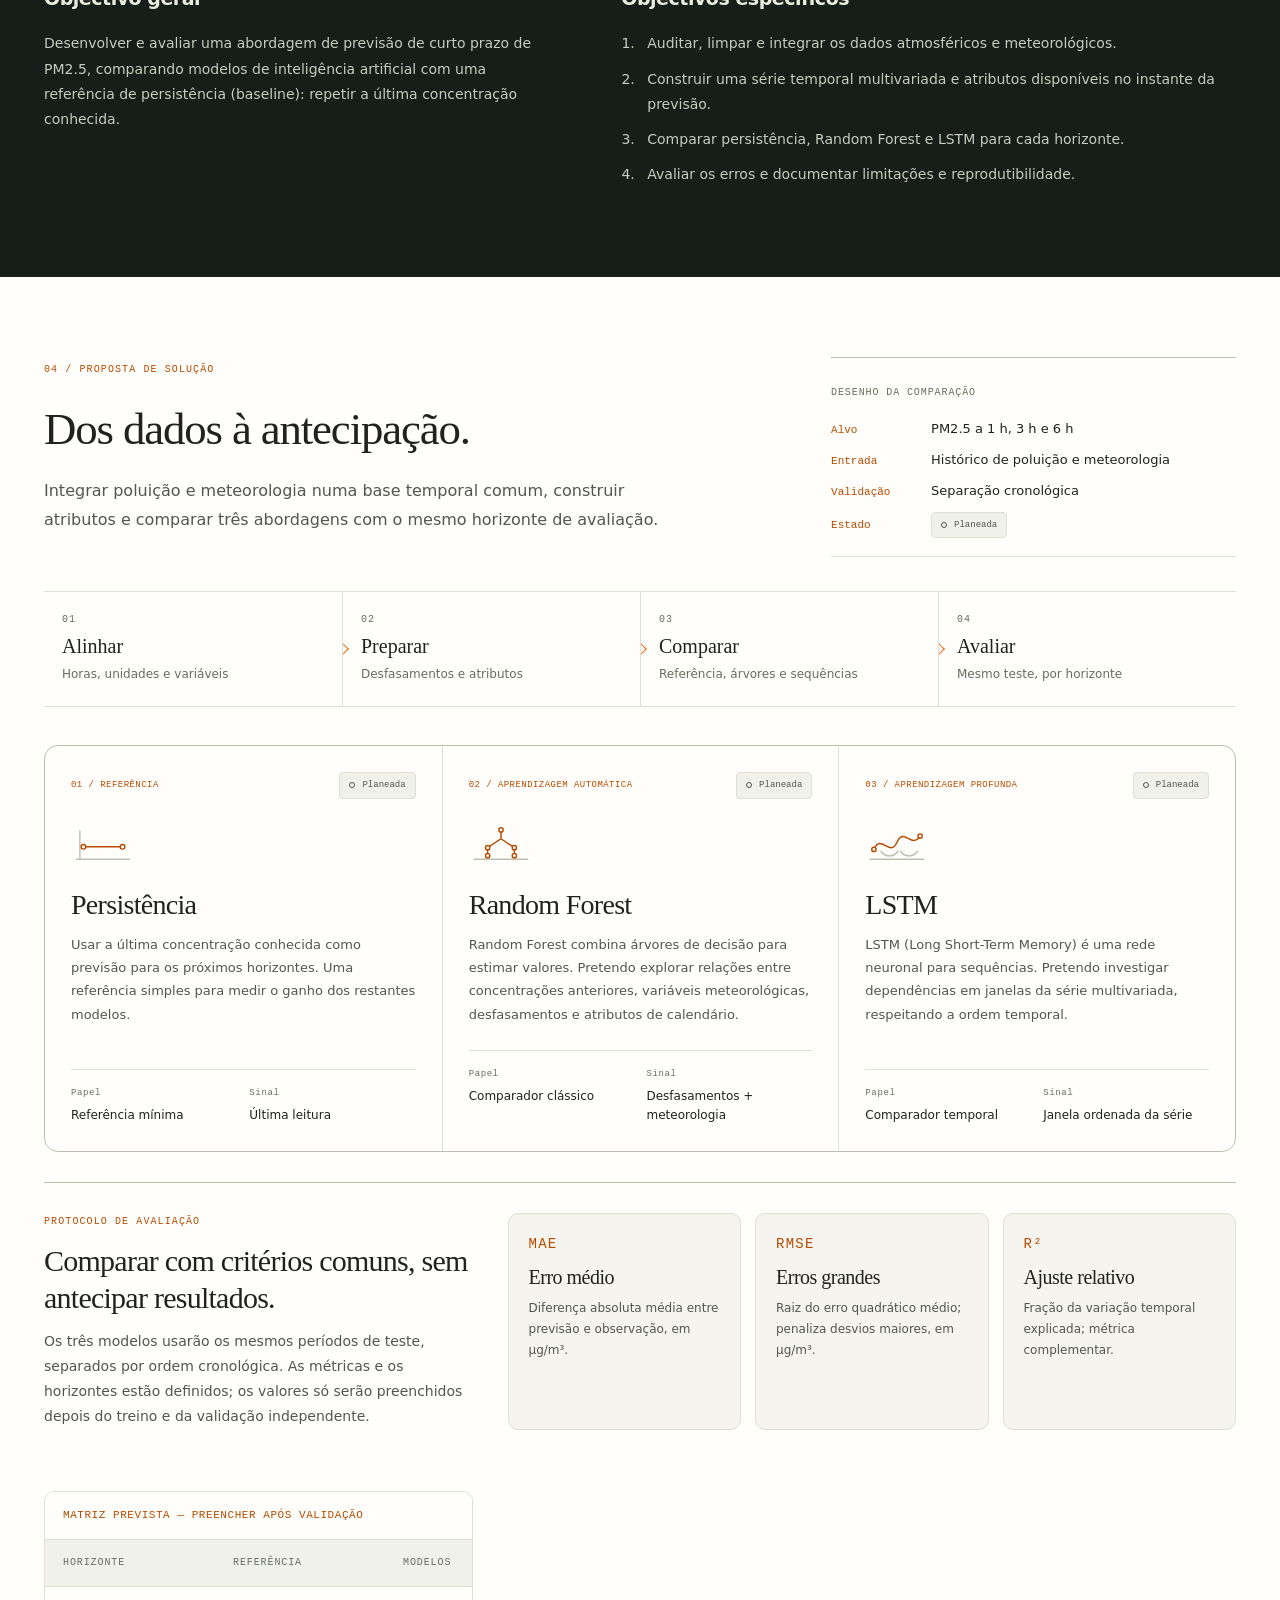
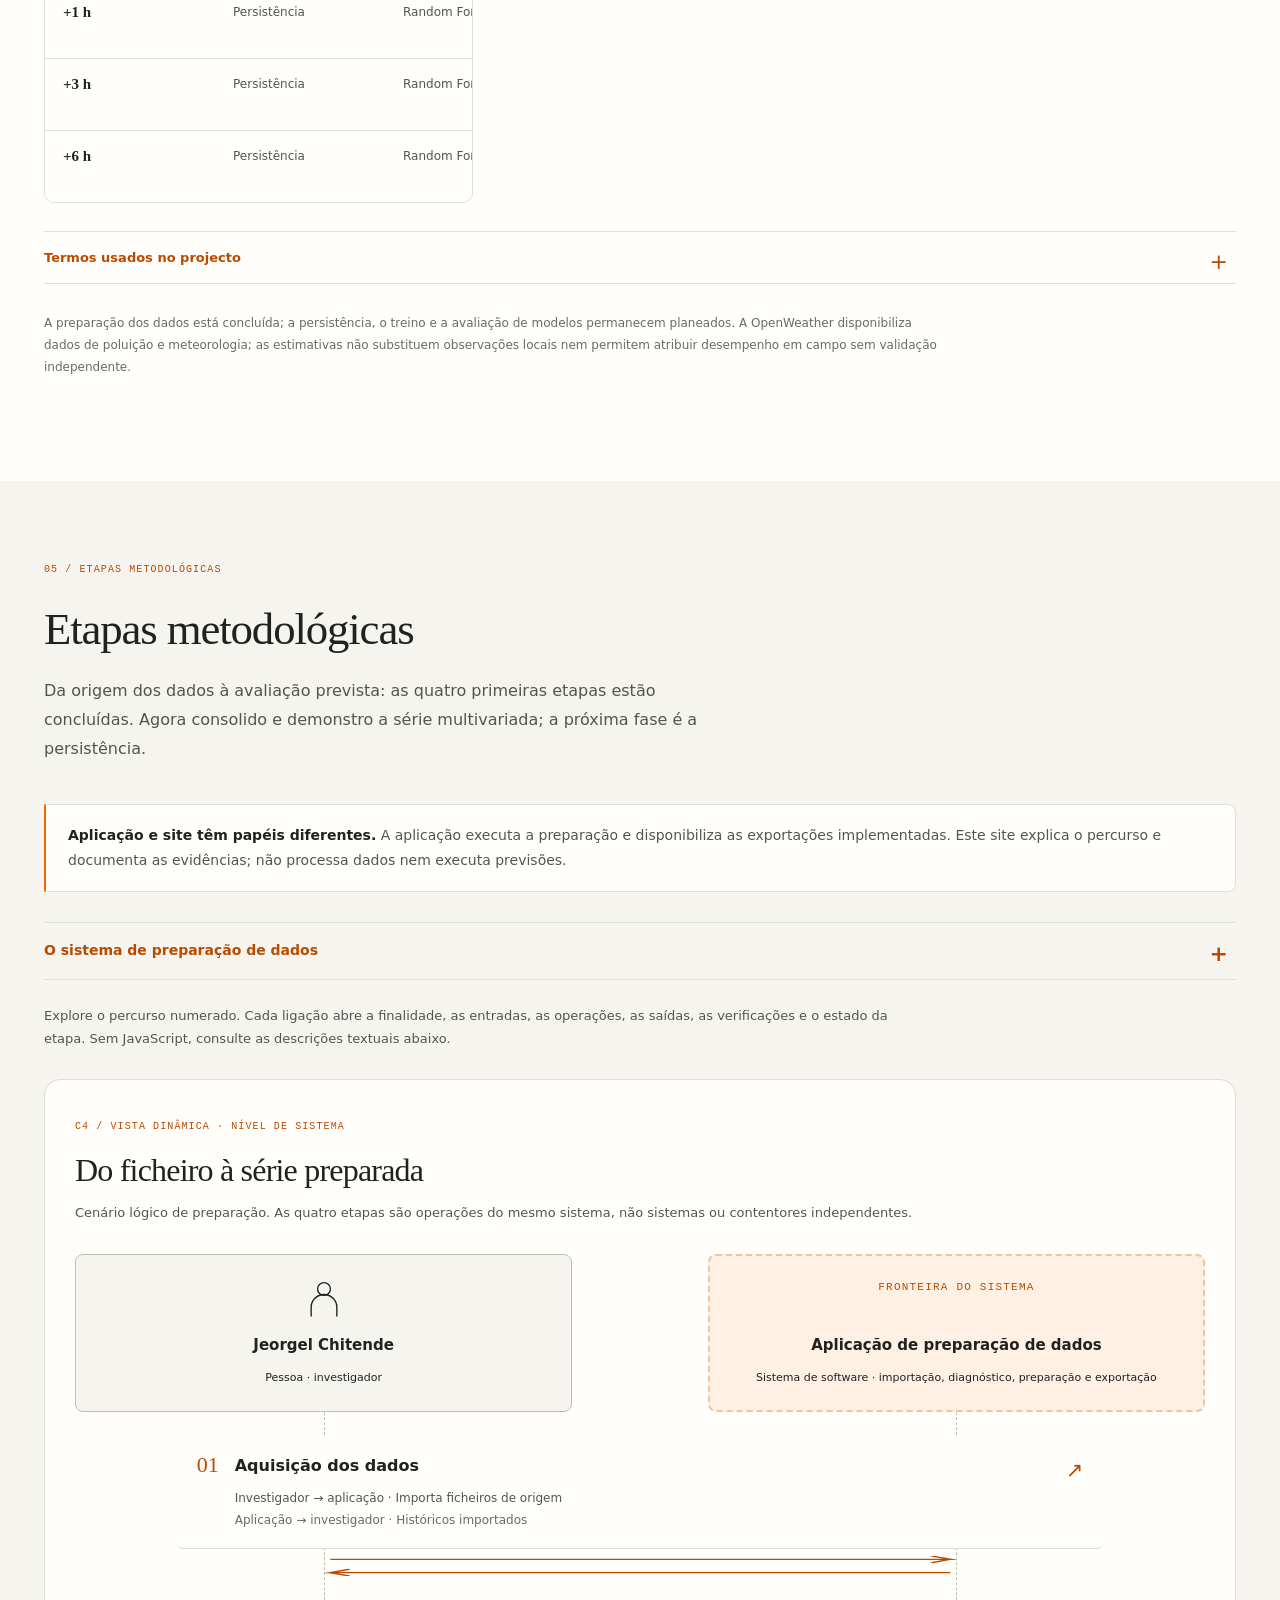
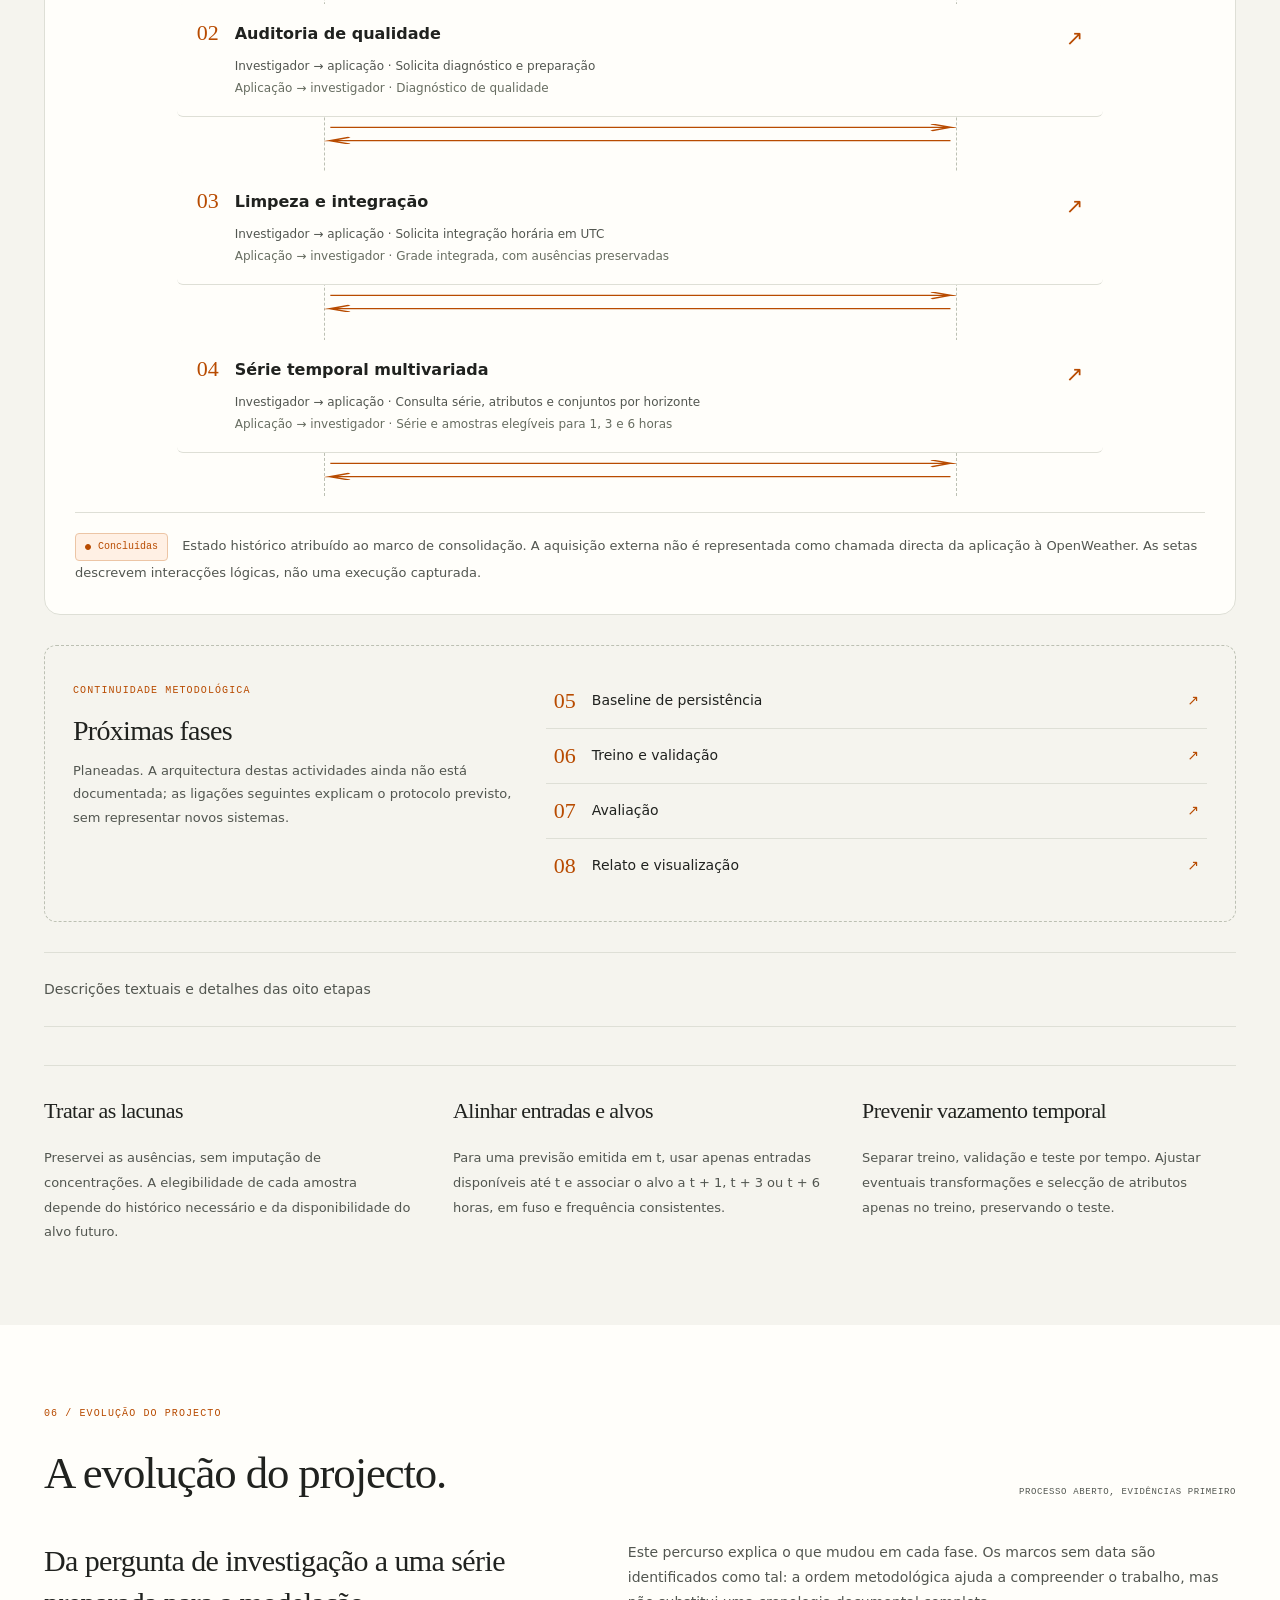
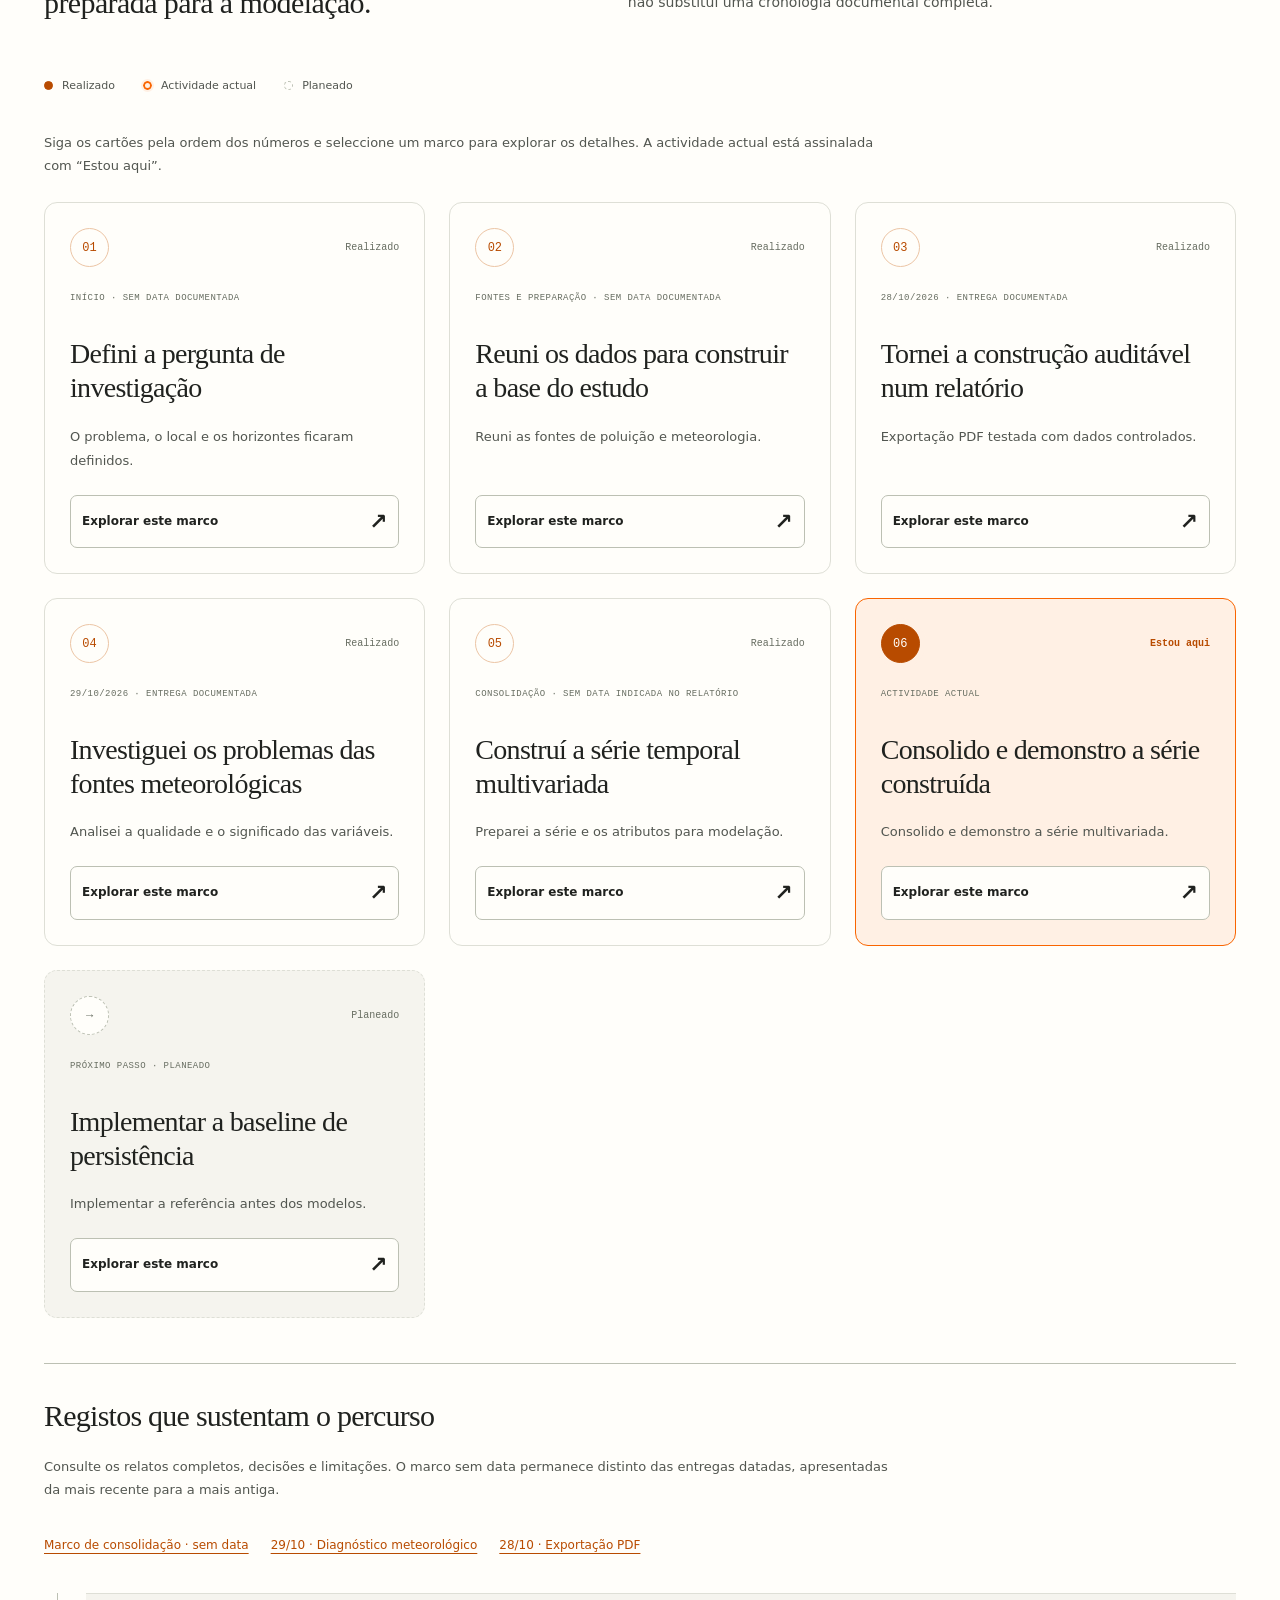
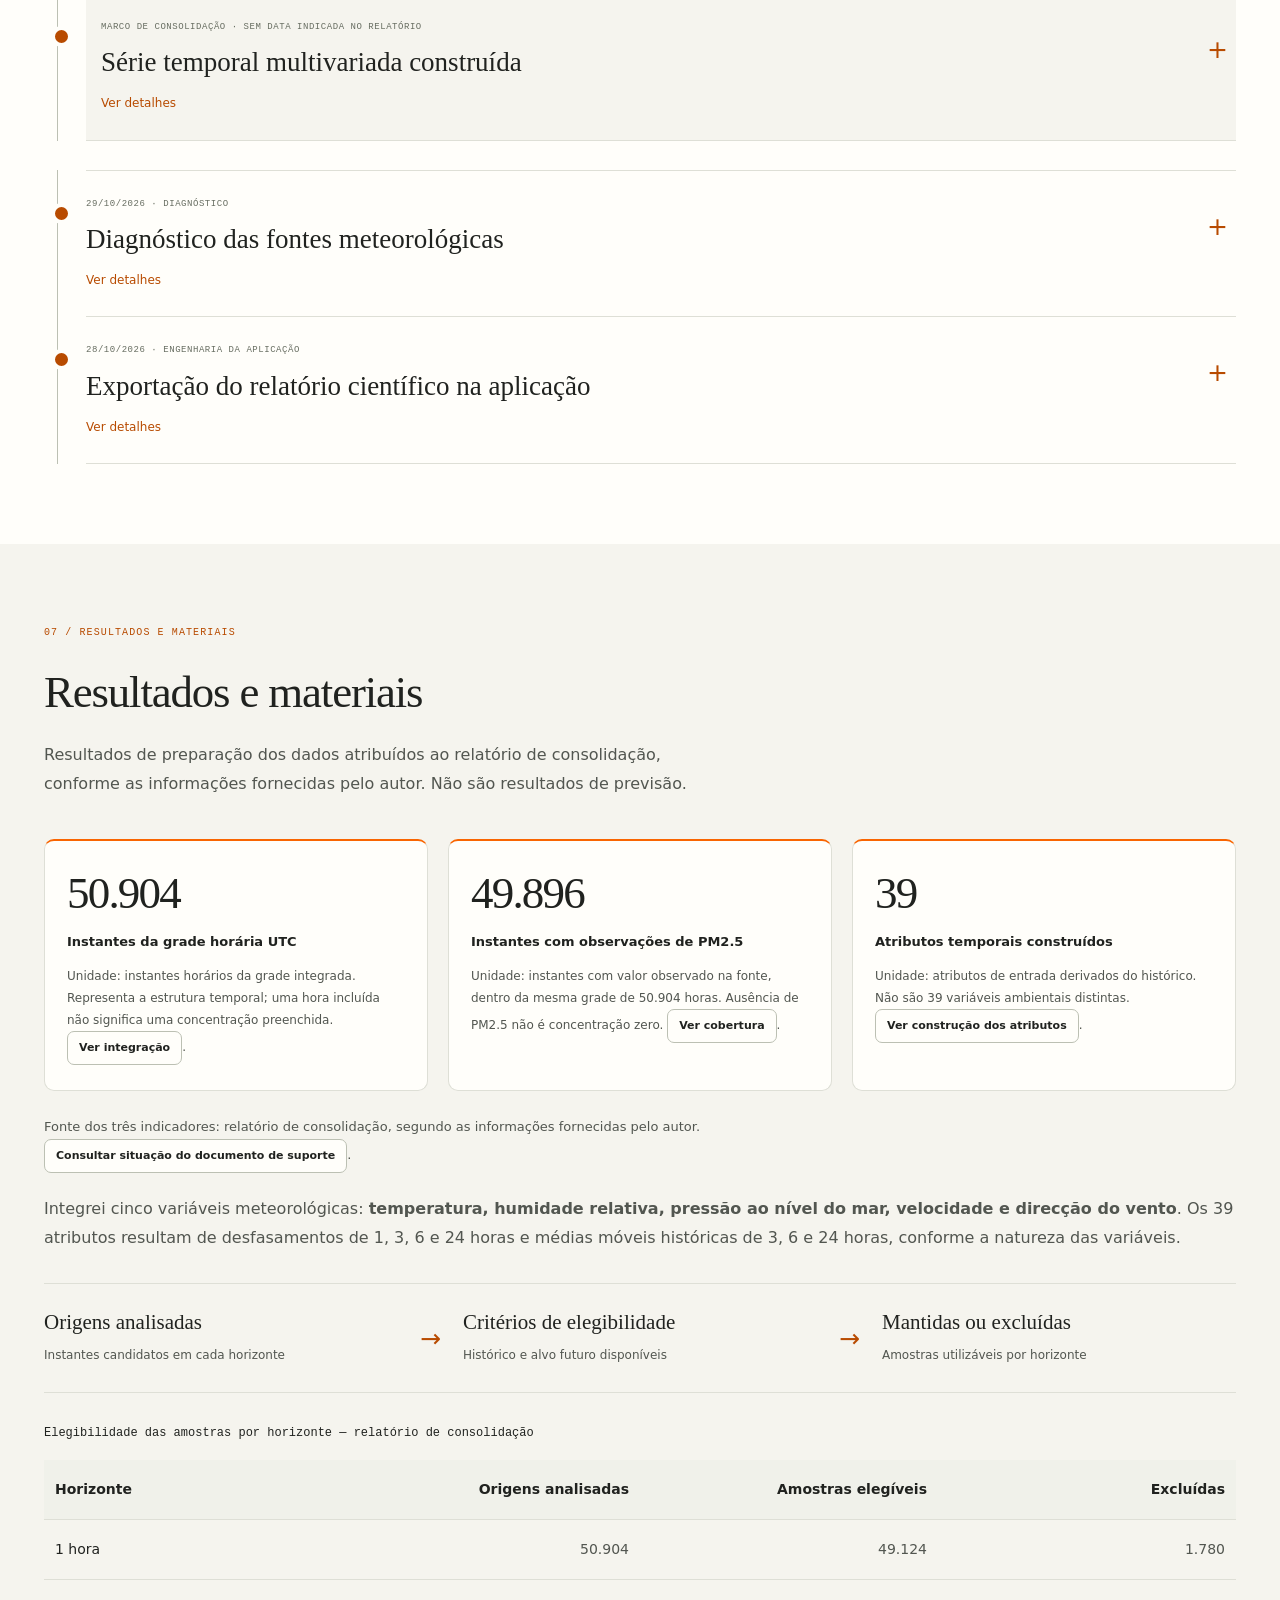
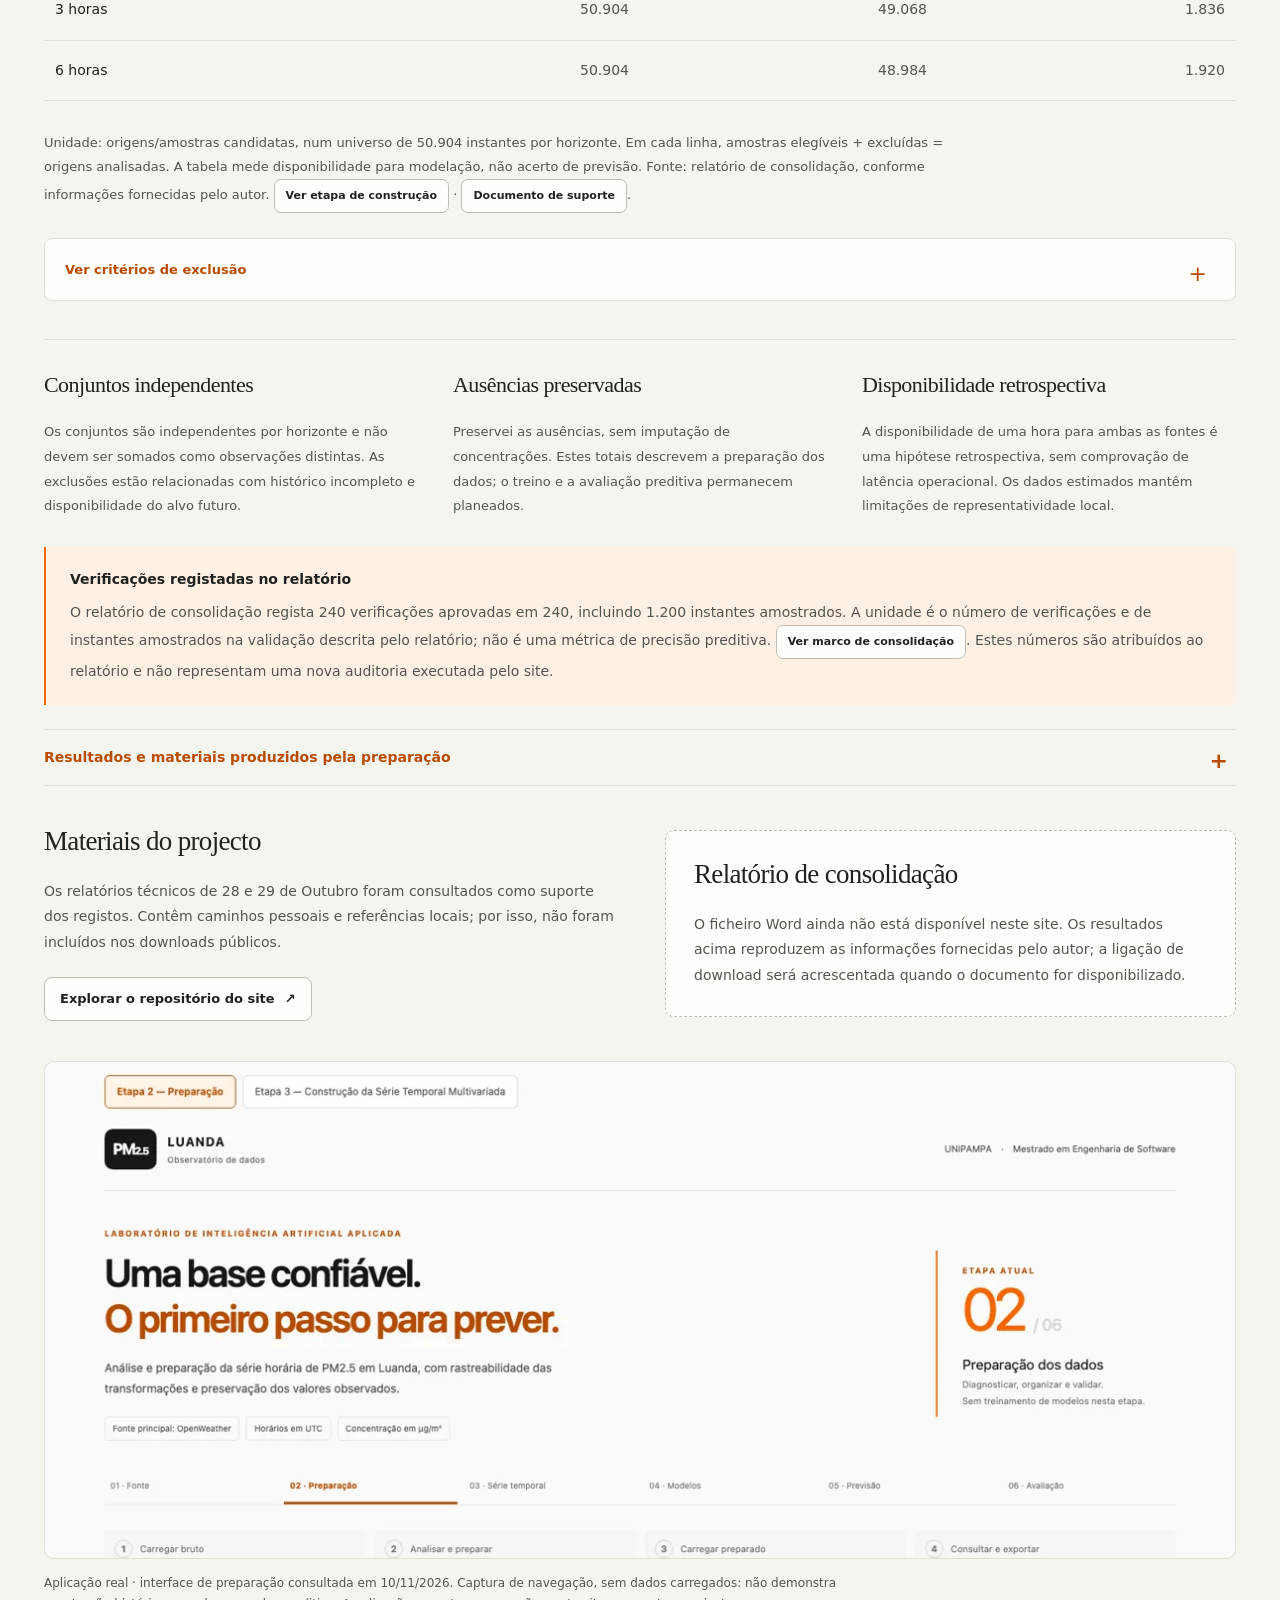
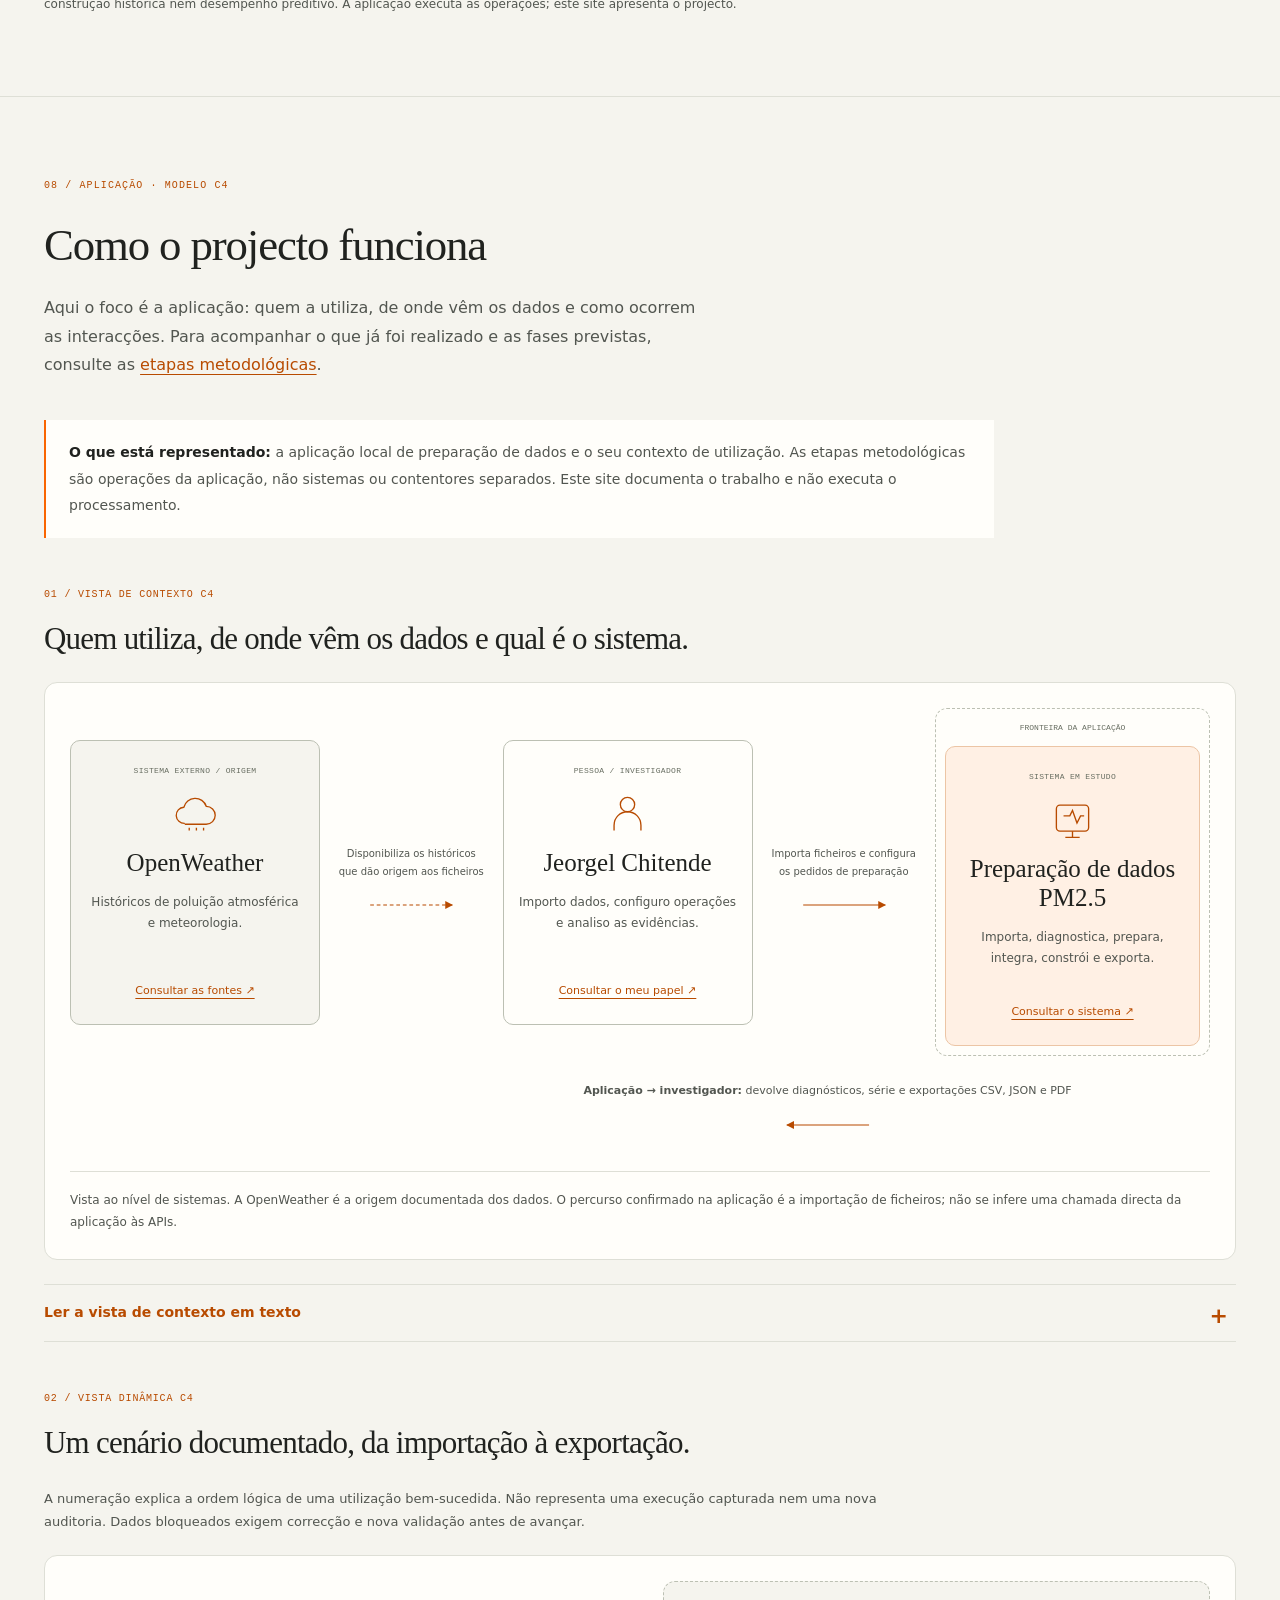
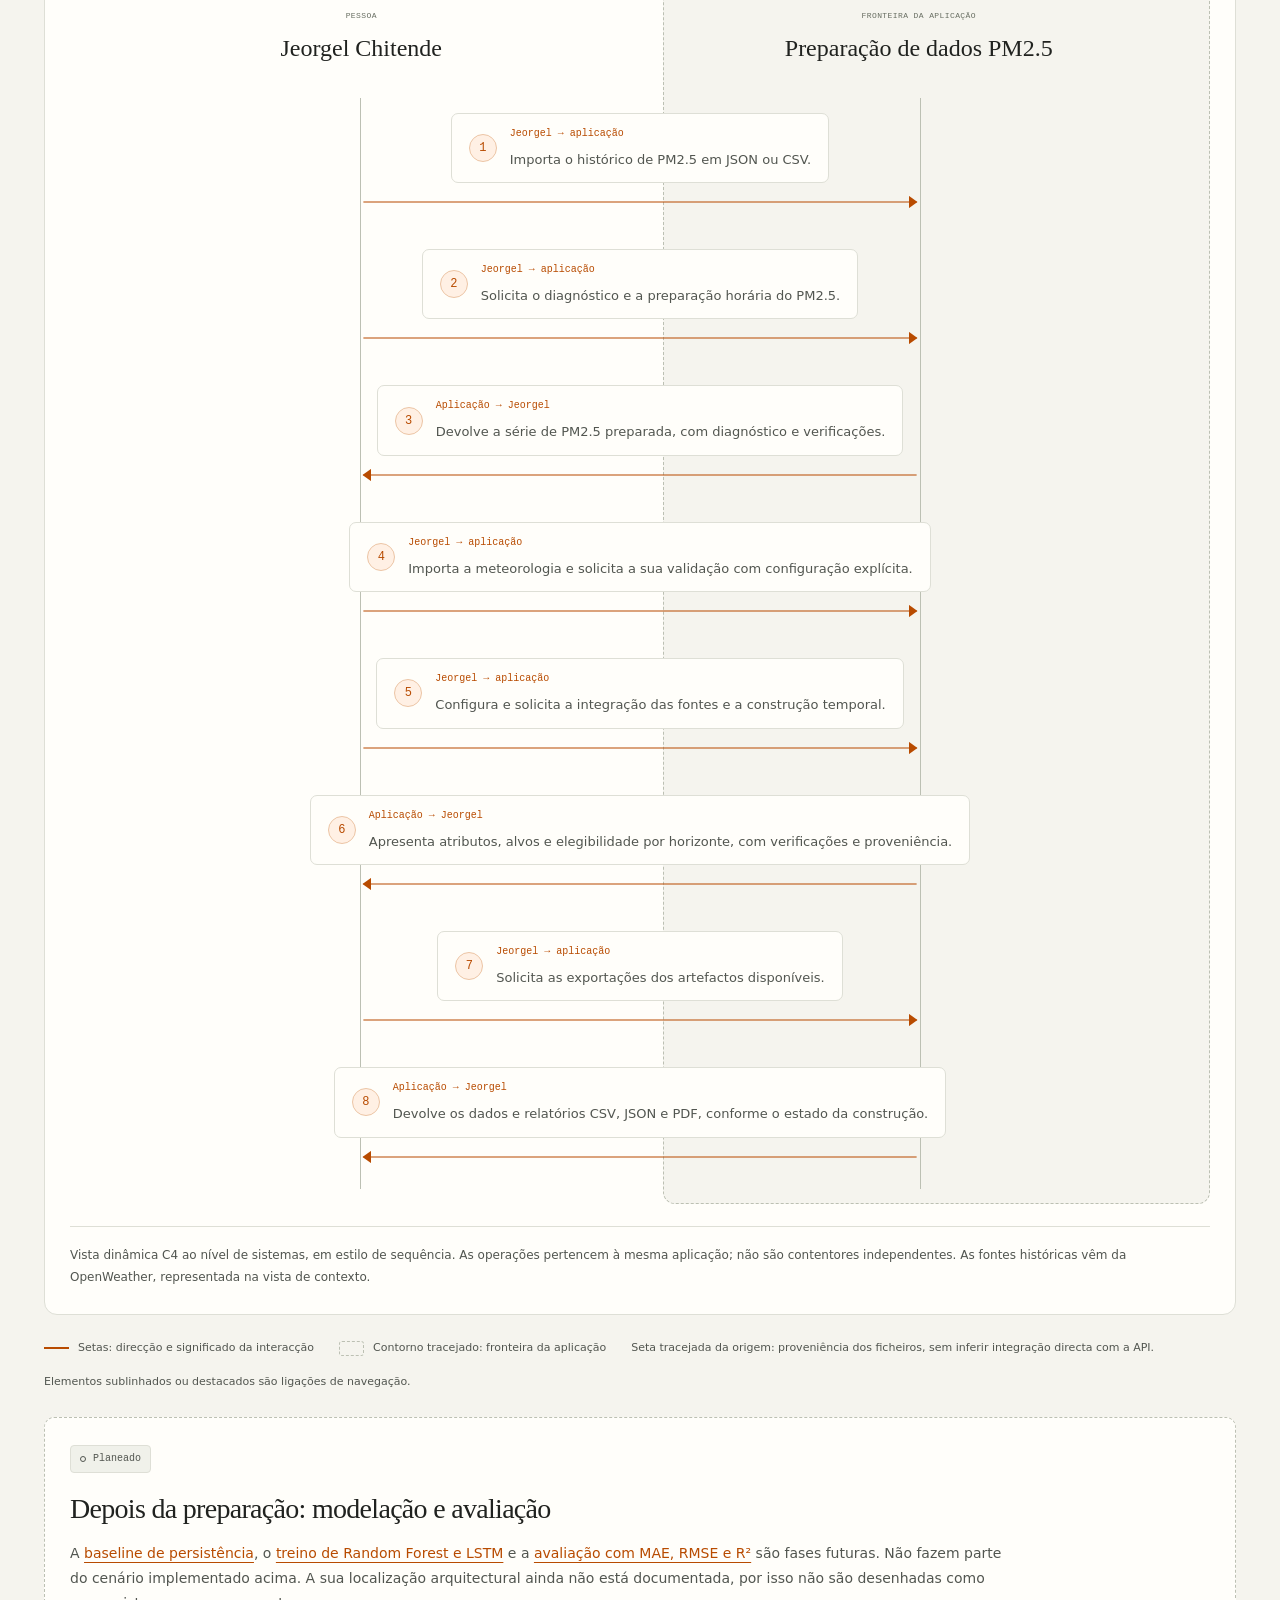
==== commit 8ee73168: "correction made at page" ====
--- a/metodo.html
+++ b/metodo.html
@@ -100,7 +100,7 @@
 
 <section id="literatura" tabindex="-1" class="section container"><div class="section-heading"><p class="eyebrow">FUNDAMENTAÇÃO CIENTÍFICA</p><h2>Métodos de referência, sem transferir resultados.</h2><p>Estas fontes fundamentam decisões de método; não avaliaram estes ficheiros de Luanda e não demonstram o desempenho futuro do projecto.</p></div><div class="comparison-scroll" tabindex="0" role="region" aria-label="Relação com a literatura"><table><caption>Comparação metodológica com fontes primárias</caption><thead><tr><th scope="col">Trabalho</th><th scope="col">Contributo</th><th scope="col">Uso e diferença neste projecto</th></tr></thead><tbody><tr><th scope="row"><a href="https://www.stat.berkeley.edu/~breiman/randomforest2001.pdf">Breiman (2001), Random Forests</a></th><td>Conjunto de árvores aleatorizadas, incluindo aplicação à regressão.</td><td>Random Forest é uma abordagem prevista sobre atributos históricos de PM2.5 e meteorologia. Ainda sem treino ou comparação empírica.</td></tr><tr><th scope="row"><a href="https://doi.org/10.1162/neco.1997.9.8.1735">Hochreiter e Schmidhuber (1997), Long Short-Term Memory</a></th><td>Arquitectura recorrente para aprender dependências temporais.</td><td>LSTM é o modelo sequencial previsto. Janelas e protocolo experimental ainda precisam de ser definidos e avaliados; a referência não prova superioridade em Luanda.</td></tr><tr><th scope="row"><a href="https://robjhyndman.com/publications/another-look-at-measures-of-forecast-accuracy/">Hyndman e Koehler (2006), Another look at measures of forecast accuracy</a></th><td>Discute limitações das métricas de previsão e propõe MASE para comparação entre séries.</td><td>O projecto prevê MAE e RMSE na unidade do poluente, com R² complementar. Não se afirma que o artigo prescreve exactamente este conjunto; MASE não foi calculado.</td></tr></tbody></table></div><p class="small">Consultadas em 24/11/2026. Metadados de LSTM confirmados por índice bibliográfico e resultado do DOI; o texto integral no endereço antigo da JKU não pôde ser aberto por falha de certificado. A leitura aqui não constitui revisão sistemática de estudos de previsão de PM2.5.</p></section><section id="protocolo-comparacao" tabindex="-1" class="section container"><div class="section-heading"><p class="eyebrow">APROFUNDAMENTO</p><h2>Protocolo de comparação previsto</h2></div><div class="evaluation"><div class="evaluation-head"><span class="eyebrow">PROTOCOLO DE AVALIAÇÃO</span><h3>Comparar com critérios comuns, sem antecipar resultados.</h3><p>Os três modelos usarão os mesmos períodos de teste, separados por ordem cronológica. As métricas e os horizontes estão definidos; os valores só serão preenchidos depois do treino e da validação independente.</p></div><div class="metric-grid"><article class="metric-card"><span>MAE</span><h4>Erro médio</h4><p>Diferença absoluta média entre previsão e observação, em µg/m³.</p></article><article class="metric-card"><span>RMSE</span><h4>Erros grandes</h4><p>Raiz do erro quadrático médio; penaliza desvios maiores, em µg/m³.</p></article><article class="metric-card"><span>R²</span><h4>Ajuste relativo</h4><p>Fração da variação temporal explicada; métrica complementar.</p></article></div><div class="evaluation-table-wrap"><table class="evaluation-table"><caption>MATRIZ PREVISTA — PREENCHER APÓS VALIDAÇÃO</caption><thead><tr><th scope="col">Horizonte</th><th scope="col">Referência</th><th scope="col">Modelos</th><th scope="col">Leitura</th></tr></thead><tbody><tr><th scope="row">+1 h</th><td>Persistência</td><td>Random Forest · LSTM</td><td>Erro imediato e estabilidade</td></tr><tr><th scope="row">+3 h</th><td>Persistência</td><td>Random Forest · LSTM</td><td>Ganho sobre a referência</td></tr><tr><th scope="row">+6 h</th><td>Persistência</td><td>Random Forest · LSTM</td><td>Degradação com o horizonte</td></tr></tbody></table></div></div>
 
-<p><a href="index.html#proposta">Regressar à proposta</a></p></section><section id="guia-gravacao" tabindex="-1" class="section container"><div class="section-heading"><p class="eyebrow">PRÓXIMA VERSÃO DO VÍDEO</p><h2>A aplicação, com a voz do autor.</h2><p>O vídeo educativo actual usa voz sintética e gráficos exportados. Este roteiro prepara uma gravação autêntica, sem substituir a demonstração por animação.</p></div><ol class="recording-guide"><li><strong>0:00–0:20 · Apresente a pergunta.</strong> Em Luanda, será possível antecipar PM2.5 com 1, 3 ou 6 horas? Use imagens locais próprias apenas se estiverem disponíveis e autorizadas; caso contrário, mantenha a ilustração identificada.</li><li><strong>0:20–0:50 · Mostre o gráfico.</strong> Identifique período, fonte declarada, unidades e lacunas. Explique que ausência não é zero e que médias diárias podem esconder picos horários.</li><li><strong>0:50–1:40 · Grave a aplicação.</strong> Mostre a selecção das fontes, o diagnóstico, as operações e o resultado. Identifique se está a executar uma operação nova ou a consultar uma execução guardada. Não mostre credenciais nem caminhos pessoais.</li><li><strong>1:40–2:15 · Explique as amostras.</strong> Use uma origem t e os três alvos históricos. Distinga histórico, amostras, treino e previsões; não apresente alvos como resultados do modelo.</li><li><strong>2:15–2:45 · Feche com o que falta.</strong> Persistência, Random Forest, LSTM e avaliação cronológica. Regrave a fala com a sua voz e reveja as legendas contra essa gravação.</li></ol><p><a href="index.html#video">Regressar ao vídeo educativo</a></p></section></main><footer class="footer"><div class="container"><a class="brand" href="#inicio">PM2.5 <span class="brand-light">/ Luanda</span></a><p>Ciência, dados e contexto local.<br><span>Projecto académico · UNIPAMPA / PPGES</span></p><a href="#inicio" class="action-link compact">Voltar ao início ↑</a></div></footer>
+<p><a href="index.html#proposta">Regressar à proposta</a></p></section><section id="guia-gravacao" tabindex="-1" class="section container"><div class="section-heading"><p class="eyebrow">PRÓXIMA VERSÃO DO VÍDEO</p><h2>A aplicação, com a voz do autor.</h2><p>O vídeo educativo actual usa voz sintética e gráficos exportados. Este roteiro prepara uma gravação autêntica, sem substituir a demonstração por animação.</p></div><ol class="recording-guide"><li><strong>0:00–0:20 · Apresente a pergunta.</strong> Em Luanda, será possível antecipar PM2.5 com 1, 3 ou 6 horas? Use imagens locais próprias apenas se estiverem disponíveis e autorizadas; caso contrário, mantenha a ilustração identificada.</li><li><strong>0:20–0:50 · Mostre o gráfico.</strong> Identifique período, fonte declarada, unidades e lacunas. Explique que ausência não é zero e que médias diárias podem esconder picos horários.</li><li><strong>0:50–1:40 · Grave a aplicação.</strong> Mostre a selecção das fontes, o diagnóstico, as operações e o resultado. Identifique se está a executar uma operação nova ou a consultar uma execução guardada. Não mostre credenciais nem caminhos pessoais.</li><li><strong>1:40–2:15 · Explique as amostras.</strong> Use uma origem t e os três alvos históricos. Distinga histórico, amostras, treino e previsões; não apresente alvos como resultados do modelo.</li><li><strong>2:15–2:45 · Feche com o que falta.</strong> Persistência, Random Forest, LSTM e avaliação cronológica. Regrave a fala com a sua voz e reveja as legendas contra essa gravação.</li></ol><p><a href="index.html#video">Regressar ao vídeo educativo</a></p></section></main><footer class="footer site-footer"><div class="container"><div class="footer-topline"><span>INVESTIGAÇÃO ACADÉMICA · 2026/2</span><a class="footer-back" href="#inicio">Voltar ao início</a></div><div class="footer-grid"><div class="footer-identity"><a class="footer-brand" href="index.html#inicio"><span class="brand-icon" aria-hidden="true">PM<sub>2.5</sub></span><span>PM2.5 em Luanda<small>Dados atmosféricos · inteligência artificial</small></span></a><h2>O ar de Luanda,<br>em estudo.</h2><p>Jeorgel Chitende<br>UNIPAMPA · Pós-Graduação em Engenharia de Software<br>Laboratório de Inteligência Artificial Aplicada</p></div><nav class="footer-navigation" aria-label="Explorar o projecto pelo rodapé"><h3>Explorar o projecto</h3><a href="index.html#materiais">Dados e materiais</a><a href="index.html#evolucao">Evolução da investigação</a><a href="index.html#video">Vídeo explicativo</a><a href="pm25.html">Conhecer o PM2.5</a></nav><div class="footer-resources"><h3>Conferir e aprofundar</h3><a href="metodo.html">Método e documentação</a><a href="assets/data/audit.json">Verificações dos dados</a><a href="https://github.com/liaa-jeorgel/liaa-jeorgel.github.io">Repositório do site</a><a class="footer-app" href="http://wsfp2atmwl3xryh4pytcezfb.167.86.119.55.sslip.io/#preparacao" target="_blank" rel="noopener noreferrer"><strong>Abrir aplicação</strong><span>Preparação dos dados · nova aba</span></a></div></div><div class="footer-bottom"><p>Método e documentação detalhada.</p><p>Preparação disponível · modelação e avaliação planeadas.</p></div></div></footer>
 <dialog class="stage-modal" aria-labelledby="stage-modal-title"><div class="stage-modal-header"><div><p class="eyebrow stage-modal-number"></p><h2 id="stage-modal-title"></h2><div class="stage-modal-status"></div></div><form method="dialog"><button class="stage-modal-close" aria-label="Fechar detalhes da etapa" autofocus>×</button></form></div><p class="stage-modal-description"></p><div class="stage-modal-content"></div></dialog>
 <a class="application-float" href="http://wsfp2atmwl3xryh4pytcezfb.167.86.119.55.sslip.io/#preparacao" target="_blank" rel="noopener noreferrer"><span class="application-orbit" aria-hidden="true"><svg viewBox="0 0 40 40" focusable="false"><circle class="application-ring" cx="20" cy="20" r="17"/><path class="application-signal" d="M8 24h6l4-11 5 16 4-9h5"/><circle class="application-particle particle-one" cx="8" cy="10" r="2"/><circle class="application-particle particle-two" cx="33" cy="12" r="1.5"/><circle class="application-particle particle-three" cx="30" cy="32" r="2"/></svg></span><span class="application-label"><strong>Explorar dados de PM2.5</strong><small>Abrir aplicação · nova aba</small></span></a>
 </body></html>
--- a/assets/style.css
+++ b/assets/style.css
@@ -276,3 +276,18 @@
 /* Fontes separadas: dados do estudo em Luanda e contexto OMS. */
 .pm-map-source-controls{display:flex;gap:12px;flex-wrap:wrap;border:0;margin:20px 0 0;padding:0;min-width:0}.pm-map-source-controls legend{font-size:14px;font-weight:600;color:var(--ink);margin-bottom:10px}.pm-map-source-controls label{display:flex;align-items:center;gap:12px;flex:1;min-width:220px;padding:15px 18px;border:1px solid var(--line-strong);border-radius:12px;background:var(--paper);color:var(--ink);font-size:15px;cursor:pointer}.pm-map-source-controls label:has(input:checked){background:var(--accent-soft);border-color:var(--accent)}.pm-map-source-controls input{width:18px;height:18px;accent-color:var(--accent-strong);flex:none}.pm-map-source-controls small{display:block;font-size:12px;color:var(--muted);margin-top:4px;line-height:1.7}.pm-map-source-note{font-size:13px;line-height:1.8;color:var(--muted);margin:12px 0 20px}.pm-luanda-data{padding:22px;border:1px solid var(--accent-line);border-radius:12px;background:var(--paper);margin:18px 0}.pm-luanda-heading{display:flex;justify-content:space-between;gap:20px;align-items:center}.pm-luanda-heading h4{font:26px var(--serif);margin:0}.pm-map-year-control{display:flex;flex-direction:column;gap:6px}.pm-map-year-control label{font-size:13px}.pm-map-year-control select{font:14px var(--font);min-height:44px;padding:8px 12px;color:var(--ink);background:var(--soft);border:1px solid var(--line-strong);border-radius:7px;max-width:100%}.pm-luanda-statistics{display:grid;grid-template-columns:repeat(3,minmax(0,1fr));gap:20px;margin:22px 0}.pm-luanda-statistics dt{font-size:13px;color:var(--muted);line-height:1.7}.pm-luanda-statistics dd{font:32px var(--serif);margin:9px 0 0;color:var(--accent-strong)}.pm-luanda-statistics dd span{font:12px var(--font);color:var(--muted)}.pm-luanda-data>p{font-size:13px;line-height:1.9;margin-bottom:12px}.pm-map[data-source=openweather] .pm-map-node:not([data-city=luanda]){opacity:.55!important}.pm-map[data-source=openweather] .pm-map-node:not([data-city=luanda]) .pm-map-dot{fill:var(--muted)}.pm-map[data-source=openweather] .pm-map-node.is-selected{opacity:1!important}.pm-openweather-table table{min-width:760px}
 @media(max-width:650px){.pm-map-source-controls{display:grid;grid-template-columns:1fr}.pm-map-source-controls label{min-width:0;font-size:14px}.pm-luanda-data{padding:18px 15px}.pm-luanda-heading{align-items:start;flex-direction:column;gap:15px}.pm-map-year-control{width:100%}.pm-luanda-heading h4{font-size:24px}.pm-luanda-statistics{grid-template-columns:1fr;gap:15px}.pm-luanda-statistics>div{display:flex;justify-content:space-between;align-items:center;gap:14px}.pm-luanda-statistics>div+div{border-top:1px solid var(--line);padding-top:15px}.pm-luanda-statistics dd{font-size:30px;white-space:nowrap;margin:0}.pm-luanda-statistics dt{max-width:150px}}
+
+/* Rodapé partilhado: identidade académica, navegação e materiais. */
+.footer.site-footer{position:relative;background:var(--side);color:var(--side-text);border-top:2px solid var(--accent);padding:30px 0 calc(90px + env(safe-area-inset-bottom,0px));margin-left:0}.footer.site-footer>.container{display:block}.footer-topline{display:flex;justify-content:space-between;align-items:center;gap:20px;padding-bottom:27px;border-bottom:1px solid #ffffff25}.footer-topline>span{font:11px/1.8 var(--mono);letter-spacing:.06em;color:var(--side-muted)}.footer.site-footer a{font-size:14px;color:var(--side-text);text-decoration:none}.footer.site-footer a:hover{color:#ffb17c;text-decoration:underline;text-underline-offset:5px}.footer.site-footer a:focus-visible{outline:3px solid #ffb17c;outline-offset:4px}.footer-back{min-height:44px;display:inline-flex;align-items:center;white-space:nowrap}.footer-grid{display:grid;grid-template-columns:1.4fr 1fr 1fr;gap:50px;padding:38px 0}.footer-brand{display:flex;gap:14px;align-items:center;font-weight:600;line-height:1.5}.footer-brand>.brand-icon{font-size:20px}.footer-brand small{display:block;font-size:12px;font-weight:400;color:var(--side-muted);margin-top:4px;line-height:1.7}.footer.site-footer .footer-identity h2{font:34px/1.2 var(--serif);color:var(--side-text);margin:25px 0 18px}.footer.site-footer p{font-size:13px;line-height:1.85;margin:0;color:var(--side-muted);order:initial;width:auto}.footer.site-footer h3{font-size:15px;color:var(--side-text);margin:8px 0 17px;line-height:1.6;font-weight:600;letter-spacing:0}.footer-navigation,.footer-resources{display:flex;flex-direction:column;align-items:start;min-width:0}.footer-navigation>a,.footer-resources>a{display:inline-flex;min-height:42px;align-items:center;line-height:1.7}.footer.site-footer .footer-app{display:flex;flex-direction:column;align-items:start;justify-content:center;gap:4px;margin-top:23px;padding:15px 18px;width:100%;min-height:76px;border:1px solid #7c6349;border-radius:11px;background:#ffffff05}.footer-app strong{font-size:15px}.footer-app span{font-size:12px;color:var(--side-muted)}.footer.site-footer .footer-app:hover{background:#ffffff0b;border-color:#ffb17c;text-decoration:none}.footer-bottom{display:flex;justify-content:space-between;gap:20px;padding-top:22px;border-top:1px solid #ffffff25}.footer.site-footer .footer-bottom p{font-size:12px;line-height:1.8}
+@media(max-width:1000px){.footer-grid{grid-template-columns:1.2fr 1fr;gap:30px}.footer-identity{grid-column:1/-1}.footer.site-footer .footer-identity h2 br{display:none}.footer-bottom{flex-direction:column;gap:8px}}
+@media(max-width:600px){.footer-topline{align-items:start;gap:15px}.footer-topline>span{font-size:10px;max-width:180px}.footer.site-footer .footer-back{font-size:13px}.footer-grid{grid-template-columns:1fr;gap:25px;padding:30px 0}.footer.site-footer .footer-identity h2{font-size:31px}.footer-navigation,.footer-resources{padding-top:22px;border-top:1px solid #ffffff1c}.footer.site-footer .footer-app{max-width:400px}.footer.site-footer .footer-bottom p{font-size:12px}}
+@media print{.footer.site-footer{background:none;color:var(--ink);padding:25px 0;border-top:1px solid var(--line)}.footer-topline,.footer-navigation,.footer-resources{display:none}.footer-grid{display:block;padding:0 0 20px}.footer.site-footer .footer-identity h2{font-size:25px;color:var(--ink)}.footer.site-footer p,.footer-brand small{color:var(--body)}}
+
+/* Feedback de exploração: os valores vêm dos CSV, não de animações. */
+.chart-tooltip{position:absolute;z-index:6;max-width:280px;width:max-content;min-width:180px;padding:13px 15px;background:var(--side);border:1px solid var(--accent);border-radius:10px;color:var(--side-text);box-shadow:0 8px 24px #0003;font-size:13px;line-height:1.7;pointer-events:auto}.chart-tooltip>span,.chart-tooltip>strong,.chart-tooltip>small{display:block}.chart-tooltip>span{font-size:12px;color:var(--side-muted);margin-bottom:4px}.chart-tooltip>strong{font-size:20px;font-weight:600;color:var(--side-text)}.chart-tooltip>small{font-size:12px;color:var(--side-muted);max-width:250px;margin-top:5px}.chart-interaction-hint{font-size:13px;color:var(--muted);line-height:1.8;margin:0 0 12px}.chart-feedback-stage{display:block;position:relative;min-width:0}.chart-feedback-stage>img{cursor:crosshair}.chart-feedback-cursor{position:absolute;width:1px;background:var(--accent-strong);pointer-events:none;opacity:.85}.chart-feedback-cursor>i{position:absolute;left:0;top:var(--point-y);width:11px;height:11px;background:var(--accent-strong);border:2px solid var(--paper);border-radius:50%;box-shadow:0 0 0 1px var(--accent-strong);transform:translate(-50%,-50%)}.chart-feedback-cursor.is-missing>i{display:none}.chart-feedback-controls{margin:18px 0 0;padding:20px;background:var(--soft);border:1px solid var(--line);border-radius:10px}.chart-feedback-reading{margin:0 0 16px!important}.chart-feedback-reading>span,.chart-feedback-reading>strong,.chart-feedback-reading>small{display:block}.chart-feedback-reading>span{font-size:13px;line-height:1.8;color:var(--muted)}.chart-feedback-reading>strong{font:28px/1.4 var(--serif);color:var(--accent-strong);margin:5px 0}.chart-feedback-reading>small{font-size:13px;line-height:1.8;color:var(--body)}.chart-feedback-controls label{display:block;font-size:14px;color:var(--ink)}.chart-feedback-controls input{display:block;width:100%;min-height:44px;margin:6px 0 0;accent-color:var(--accent-strong);cursor:ew-resize}.data-chart-scroll:focus-visible{outline:3px solid var(--accent-strong);outline-offset:4px}.data-chart-scroll:focus-within + .chart-feedback-controls,.chart-feedback-controls:focus-within{border-color:var(--accent)}
+.model-card,.evidence-stats>div,.horizon-evidence>article,.evolution-visual{transition:border-color .18s,background-color .18s,box-shadow .18s}.model-card:focus-within,.horizon-evidence>article:focus-within{box-shadow:0 0 0 2px var(--accent-line)}
+@media(hover:hover) and (pointer:fine){.model-card:hover{border-color:var(--accent-line);background:var(--accent-soft);box-shadow:0 5px 18px #00000008}.evidence-stats>div:hover{background:var(--accent-soft);border-radius:8px;box-shadow:0 0 0 8px var(--accent-soft)}.horizon-evidence>article:hover{border-color:var(--accent);background:var(--accent-soft)}.evolution-visual:hover{border-color:var(--accent-line);box-shadow:0 3px 16px #00000008}.compact-method a:hover,.footer-navigation a:hover,.video-chapters a:hover{box-shadow:inset 2px 0 var(--accent)}}
+@media(max-width:650px){.chart-tooltip{max-width:230px;min-width:155px;padding:10px 12px}.chart-tooltip>strong{font-size:18px}.chart-tooltip>small{max-width:205px}.chart-feedback-controls{padding:17px 14px}}
+@media(prefers-reduced-motion:reduce){.model-card,.evidence-stats>div,.horizon-evidence>article,.evolution-visual{transition:none}}
+html.motion-paused .model-card,html.motion-paused .evidence-stats>div,html.motion-paused .horizon-evidence>article,html.motion-paused .evolution-visual{transition:none}
+@media print{.chart-tooltip,.chart-feedback-cursor,.chart-feedback-controls,.chart-interaction-hint{display:none!important}}
